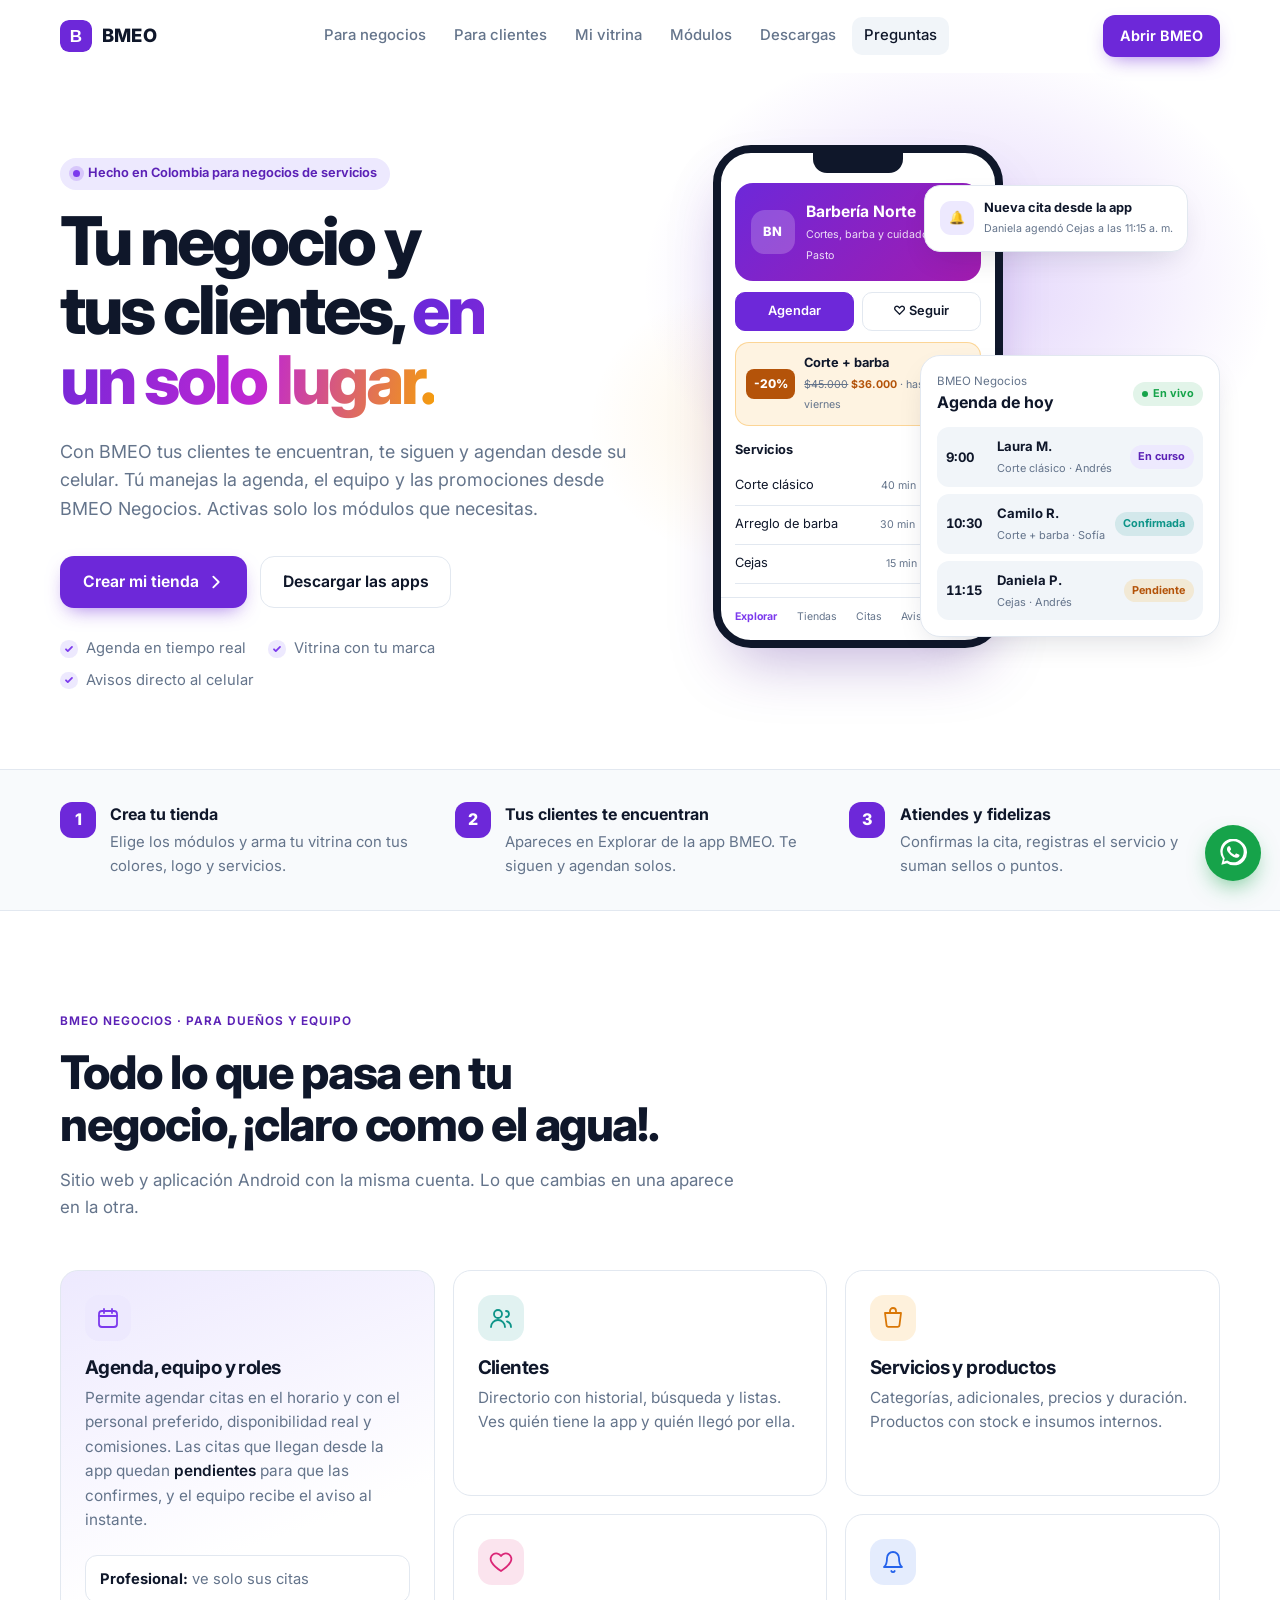
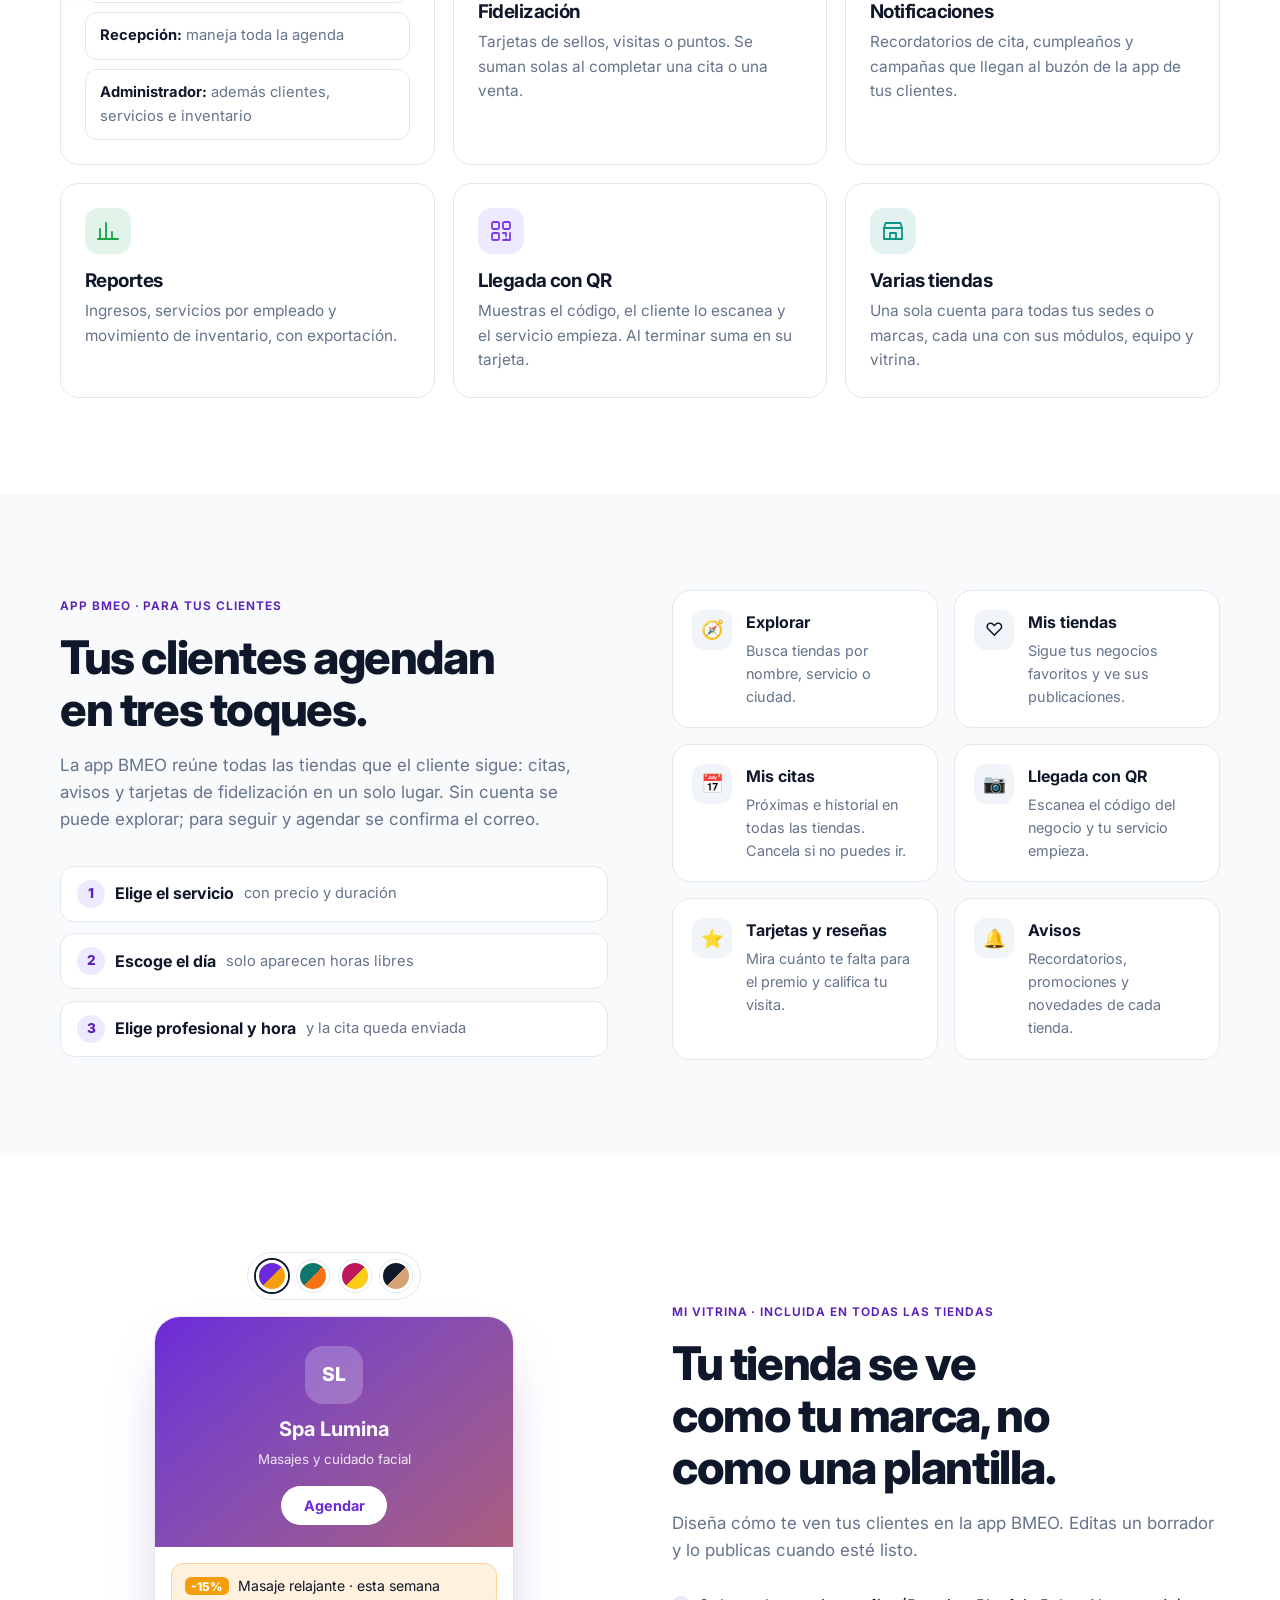
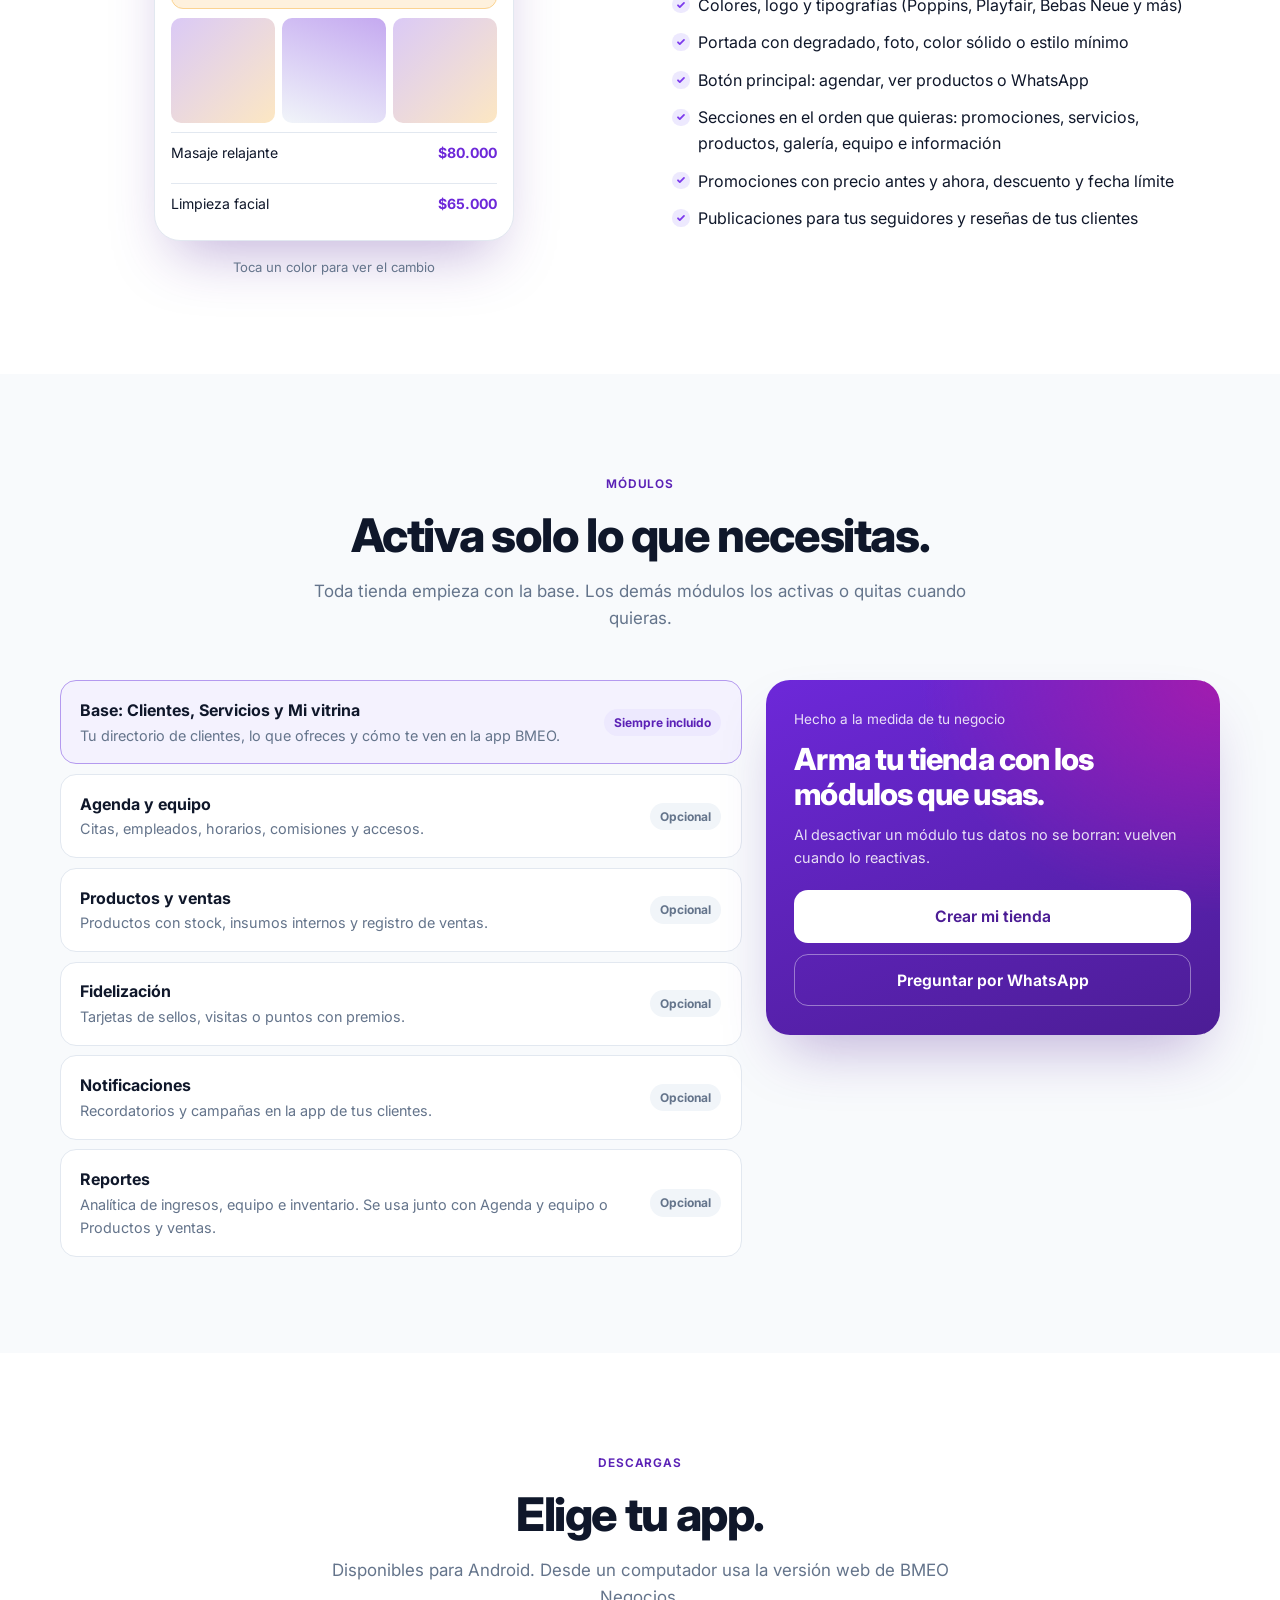
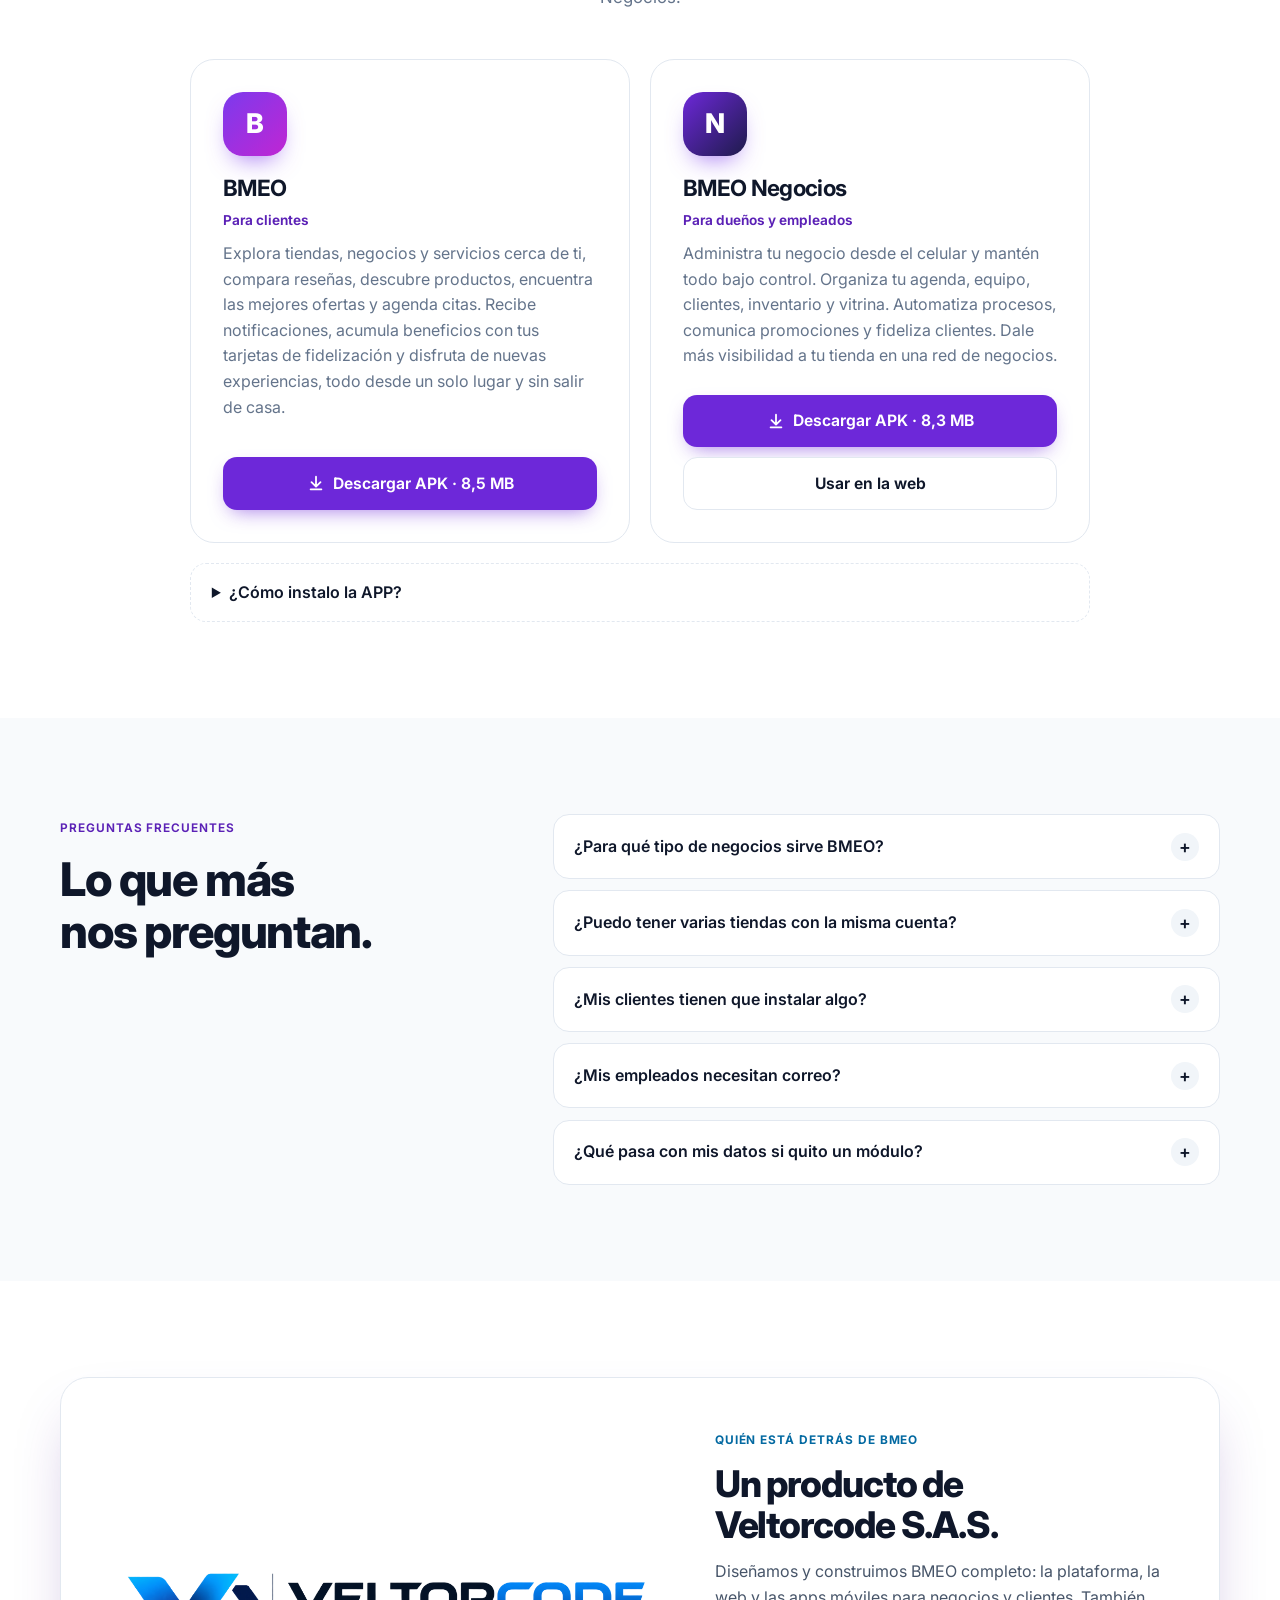
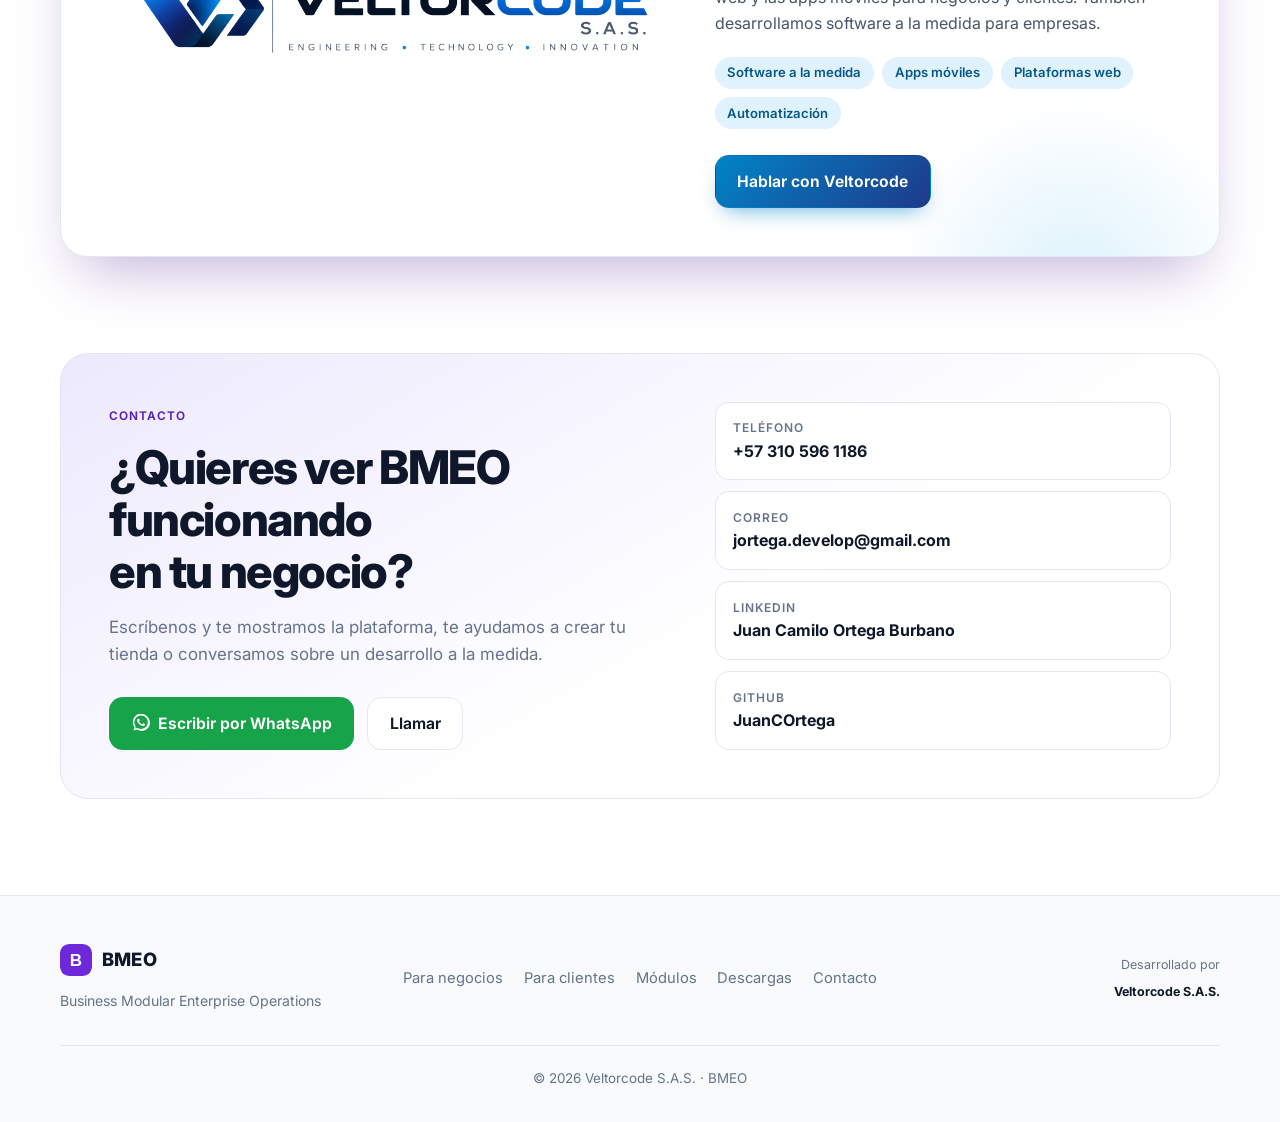
==== index.html @ db299f01 "Sitio público de BMEO Landing con secciones para negocios, clientes, Mi vitrina, módulos, descargas " ====
<!DOCTYPE html>
<html lang="es">
  <head>
    <meta charset="UTF-8" />
    <meta name="viewport" content="width=device-width, initial-scale=1.0" />
    <title>BMEO | Agenda, clientes y vitrina para tu negocio</title>
    <meta
      name="description"
      content="BMEO conecta tu negocio con tus clientes: agenda en línea, equipo, vitrina personalizada, fidelización y avisos en la app BMEO. Paga solo por los módulos que usas."
    />
    <meta name="theme-color" content="#6d28d9" />
    <meta property="og:type" content="website" />
    <meta property="og:title" content="BMEO · Tu negocio y tus clientes en un solo lugar" />
    <meta
      property="og:description"
      content="Agenda, equipo, vitrina, fidelización y avisos. Una app para tu negocio y otra para tus clientes."
    />
    <meta property="og:locale" content="es_CO" />
    <link rel="icon" type="image/svg+xml" href="assets/bmeo-logo.svg" />
    <link rel="preconnect" href="https://fonts.googleapis.com" />
    <link rel="preconnect" href="https://fonts.gstatic.com" crossorigin />
    <link
      href="https://fonts.googleapis.com/css2?family=Inter:wght@400;500;600;700;800&display=swap"
      rel="stylesheet"
    />
    <link rel="stylesheet" href="styles.css" />
    <script src="script.js" defer></script>
  </head>
  <body>
    <a class="skip-link" href="#contenido">Saltar al contenido</a>

    <header class="site-header" data-header>
      <div class="container nav">
        <a href="#inicio" class="brand" aria-label="BMEO, ir al inicio">
          <img src="assets/bmeo-logo.svg" alt="" width="32" height="32" />
          <span>BMEO</span>
        </a>

        <nav class="main-nav" id="menu" aria-label="Navegación principal" data-menu>
          <a href="#negocios">Para negocios</a>
          <a href="#clientes">Para clientes</a>
          <a href="#vitrina">Mi vitrina</a>
          <a href="#modulos">Módulos</a>
          <a href="#descargas">Descargas</a>
          <a href="#preguntas">Preguntas</a>
          <a class="button button-primary nav-cta-mobile" href="https://bmeo.onrender.com" target="_blank" rel="noopener">Abrir BMEO Negocios</a>
        </nav>

        <div class="nav-actions">
          <a class="button button-primary button-small header-cta" href="https://bmeo.onrender.com" target="_blank" rel="noopener">Abrir BMEO</a>
          <button class="menu-toggle" type="button" aria-controls="menu" aria-expanded="false" aria-label="Abrir menú" data-menu-toggle>
            <span></span><span></span><span></span>
          </button>
        </div>
      </div>
    </header>

    <main id="contenido">
      <!-- ─────────────── HERO ─────────────── -->
      <section class="hero" id="inicio">
        <div class="hero-glow" aria-hidden="true"></div>
        <div class="container hero-grid">
          <div class="hero-copy">
            <span class="eyebrow"><span class="eyebrow-dot"></span>Hecho en Colombia para negocios de servicios</span>
            <h1>Tu negocio y tus clientes, <span class="text-gradient">en un solo lugar.</span></h1>
            <p class="lead">
              Con BMEO tus clientes te encuentran, te siguen y agendan desde su celular. Tú manejas la agenda, el
              equipo y las promociones desde BMEO Negocios. Activas solo los módulos que necesitas.
            </p>
            <div class="hero-actions">
              <a class="button button-primary" href="https://bmeo.onrender.com" target="_blank" rel="noopener">
                Crear mi tienda
                <svg viewBox="0 0 20 20" aria-hidden="true"><path d="M7 4l6 6-6 6" /></svg>
              </a>
              <a class="button button-secondary" href="#descargas">Descargar las apps</a>
            </div>
            <ul class="hero-checks" aria-label="Lo que incluye">
              <li>Agenda en tiempo real</li>
              <li>Vitrina con tu marca</li>
              <li>Avisos directo al celular</li>
            </ul>
          </div>

          <div class="hero-visual" aria-label="Ejemplo de las apps BMEO" role="img">
            <!-- Teléfono: app de clientes -->
            <div class="phone phone-client" aria-hidden="true">
              <div class="phone-notch"></div>
              <div class="sf-banner">
                <div class="sf-logo">BN</div>
                <div>
                  <strong>Barbería Norte</strong>
                  <small>Cortes, barba y cuidado · Pasto</small>
                </div>
              </div>
              <div class="sf-actions">
                <span class="sf-btn sf-btn-primary">Agendar</span>
                <span class="sf-btn">♡ Seguir</span>
              </div>
              <div class="sf-promo">
                <span class="sf-tag">-20%</span>
                <div>
                  <strong>Corte + barba</strong>
                  <small><s>$45.000</s> <b>$36.000</b> · hasta el viernes</small>
                </div>
              </div>
              <div class="sf-section-title">Servicios</div>
              <div class="sf-service"><span>Corte clásico</span><small>40 min</small><b>$25.000</b></div>
              <div class="sf-service"><span>Arreglo de barba</span><small>30 min</small><b>$20.000</b></div>
              <div class="sf-service"><span>Cejas</span><small>15 min</small><b>$10.000</b></div>
              <div class="sf-tabbar">
                <span class="active">Explorar</span><span>Tiendas</span><span>Citas</span><span>Avisos</span><span>Perfil</span>
              </div>
            </div>

            <!-- Tarjeta: agenda de BMEO Negocios -->
            <div class="agenda-card" aria-hidden="true">
              <div class="agenda-head">
                <div>
                  <small>BMEO Negocios</small>
                  <strong>Agenda de hoy</strong>
                </div>
                <span class="chip chip-live"><i></i>En vivo</span>
              </div>
              <ul class="agenda-list">
                <li>
                  <time>9:00</time>
                  <div><strong>Laura M.</strong><small>Corte clásico · Andrés</small></div>
                  <span class="chip chip-progress">En curso</span>
                </li>
                <li>
                  <time>10:30</time>
                  <div><strong>Camilo R.</strong><small>Corte + barba · Sofía</small></div>
                  <span class="chip chip-ok">Confirmada</span>
                </li>
                <li>
                  <time>11:15</time>
                  <div><strong>Daniela P.</strong><small>Cejas · Andrés</small></div>
                  <span class="chip chip-pending">Pendiente</span>
                </li>
              </ul>
            </div>

            <!-- Aviso flotante -->
            <div class="toast-card" aria-hidden="true">
              <span class="toast-icon">🔔</span>
              <div>
                <strong>Nueva cita desde la app</strong>
                <small>Daniela agendó Cejas a las 11:15 a. m.</small>
              </div>
            </div>
          </div>
        </div>
      </section>

      <!-- ─────────────── CÓMO FUNCIONA ─────────────── -->
      <section class="flow-band" aria-label="Cómo funciona">
        <div class="container flow-grid">
          <div class="flow-step">
            <span class="flow-num">1</span>
            <div>
              <strong>Crea tu tienda</strong>
              <p>Elige los módulos y arma tu vitrina con tus colores, logo y servicios.</p>
            </div>
          </div>
          <div class="flow-step">
            <span class="flow-num">2</span>
            <div>
              <strong>Tus clientes te encuentran</strong>
              <p>Apareces en Explorar de la app BMEO. Te siguen y agendan solos.</p>
            </div>
          </div>
          <div class="flow-step">
            <span class="flow-num">3</span>
            <div>
              <strong>Atiendes y fidelizas</strong>
              <p>Confirmas la cita, registras el servicio y suman sellos o puntos.</p>
            </div>
          </div>
        </div>
      </section>

      <!-- ─────────────── NEGOCIOS ─────────────── -->
      <section id="negocios" class="section">
        <div class="container">
          <div class="section-head">
            <span class="section-tag">BMEO Negocios · para dueños y equipo</span>
            <h2>Todo lo que pasa en tu negocio, ¡claro como el agua!.</h2>
            <p>Sitio web y aplicación Android con la misma cuenta. Lo que cambias en una aparece en la otra.</p>
          </div>

          <div class="feature-grid">
            <article class="feature-card feature-wide">
              <div class="feature-icon icon-violet">
                <svg viewBox="0 0 24 24" aria-hidden="true"><rect x="3" y="5" width="18" height="16" rx="3" /><path d="M3 10h18M8 3v4M16 3v4" /></svg>
              </div>
              <h3>Agenda, equipo y roles</h3>
              <p>
                Permite agendar citas en el horario y con el personal preferido, disponibilidad real y comisiones. Las citas que llegan
                desde la app quedan <em>pendientes</em> para que las confirmes, y el equipo recibe el aviso al instante.
              </p>
              <ul class="mini-list">
                <li><b>Profesional:</b> ve solo sus citas</li>
                <li><b>Recepción:</b> maneja toda la agenda</li>
                <li><b>Administrador:</b> además clientes, servicios e inventario</li>
              </ul>
            </article>

            <article class="feature-card">
              <div class="feature-icon icon-teal">
                <svg viewBox="0 0 24 24" aria-hidden="true"><circle cx="9" cy="8" r="4" /><path d="M2 21a7 7 0 0114 0M17 11a3 3 0 100-6M22 21a6 6 0 00-4-5.6" /></svg>
              </div>
              <h3>Clientes</h3>
              <p>Directorio con historial, búsqueda y listas. Ves quién tiene la app y quién llegó por ella.</p>
            </article>

            <article class="feature-card">
              <div class="feature-icon icon-amber">
                <svg viewBox="0 0 24 24" aria-hidden="true"><path d="M4 7h16l-1.5 12a2 2 0 01-2 1.8h-9a2 2 0 01-2-1.8L4 7zM9 7V5a3 3 0 016 0v2" /></svg>
              </div>
              <h3>Servicios y productos</h3>
              <p>Categorías, adicionales, precios y duración. Productos con stock e insumos internos.</p>
            </article>

            <article class="feature-card">
              <div class="feature-icon icon-pink">
                <svg viewBox="0 0 24 24" aria-hidden="true"><path d="M12 21s-7-4.5-9.5-9A5.5 5.5 0 0112 6a5.5 5.5 0 019.5 6c-2.5 4.5-9.5 9-9.5 9z" /></svg>
              </div>
              <h3>Fidelización</h3>
              <p>Tarjetas de sellos, visitas o puntos. Se suman solas al completar una cita o una venta.</p>
            </article>

            <article class="feature-card">
              <div class="feature-icon icon-blue">
                <svg viewBox="0 0 24 24" aria-hidden="true"><path d="M6 8a6 6 0 0112 0c0 7 3 9 3 9H3s3-2 3-9M10.3 21a1.9 1.9 0 003.4 0" /></svg>
              </div>
              <h3>Notificaciones</h3>
              <p>Recordatorios de cita, cumpleaños y campañas que llegan al buzón de la app de tus clientes.</p>
            </article>

            <article class="feature-card">
              <div class="feature-icon icon-green">
                <svg viewBox="0 0 24 24" aria-hidden="true"><path d="M4 20V10M10 20V4M16 20v-7M22 20H2" /></svg>
              </div>
              <h3>Reportes</h3>
              <p>Ingresos, servicios por empleado y movimiento de inventario, con exportación.</p>
            </article>

            <article class="feature-card">
              <div class="feature-icon icon-violet">
                <svg viewBox="0 0 24 24" aria-hidden="true"><rect x="3" y="3" width="7" height="7" rx="1.5" /><rect x="14" y="3" width="7" height="7" rx="1.5" /><rect x="3" y="14" width="7" height="7" rx="1.5" /><path d="M14 14h3v3M21 14v7h-7M17 21v-1" /></svg>
              </div>
              <h3>Llegada con QR</h3>
              <p>Muestras el código, el cliente lo escanea y el servicio empieza. Al terminar suma en su tarjeta.</p>
            </article>

            <article class="feature-card">
              <div class="feature-icon icon-teal">
                <svg viewBox="0 0 24 24" aria-hidden="true"><path d="M3 9l1.5-5h15L21 9M3 9v11h18V9M3 9h18M9 20v-6h6v6" /></svg>
              </div>
              <h3>Varias tiendas</h3>
              <p>Una sola cuenta para todas tus sedes o marcas, cada una con sus módulos, equipo y vitrina.</p>
            </article>
          </div>
        </div>
      </section>

      <!-- ─────────────── CLIENTES ─────────────── -->
      <section id="clientes" class="section alt-section">
        <div class="container split">
          <div class="split-copy">
            <span class="section-tag">App BMEO · para tus clientes</span>
            <h2>Tus clientes agendan en tres toques.</h2>
            <p>
              La app BMEO reúne todas las tiendas que el cliente sigue: citas, avisos y tarjetas de fidelización en
              un solo lugar. Sin cuenta se puede explorar; para seguir y agendar se confirma el correo.
            </p>

            <ol class="steps">
              <li><b>Elige el servicio</b><span>con precio y duración</span></li>
              <li><b>Escoge el día</b><span>solo aparecen horas libres</span></li>
              <li><b>Elige profesional y hora</b><span>y la cita queda enviada</span></li>
            </ol>
          </div>

          <div class="client-features">
            <div class="cf-item">
              <span class="cf-emoji" aria-hidden="true">🧭</span>
              <div><strong>Explorar</strong><p>Busca tiendas por nombre, servicio o ciudad.</p></div>
            </div>
            <div class="cf-item">
              <span class="cf-emoji" aria-hidden="true">♡</span>
              <div><strong>Mis tiendas</strong><p>Sigue tus negocios favoritos y ve sus publicaciones.</p></div>
            </div>
            <div class="cf-item">
              <span class="cf-emoji" aria-hidden="true">📅</span>
              <div><strong>Mis citas</strong><p>Próximas e historial en todas las tiendas. Cancela si no puedes ir.</p></div>
            </div>
            <div class="cf-item">
              <span class="cf-emoji" aria-hidden="true">📷</span>
              <div><strong>Llegada con QR</strong><p>Escanea el código del negocio y tu servicio empieza.</p></div>
            </div>
            <div class="cf-item">
              <span class="cf-emoji" aria-hidden="true">⭐</span>
              <div><strong>Tarjetas y reseñas</strong><p>Mira cuánto te falta para el premio y califica tu visita.</p></div>
            </div>
            <div class="cf-item">
              <span class="cf-emoji" aria-hidden="true">🔔</span>
              <div><strong>Avisos</strong><p>Recordatorios, promociones y novedades de cada tienda.</p></div>
            </div>
          </div>
        </div>
      </section>

      <!-- ─────────────── VITRINA ─────────────── -->
      <section id="vitrina" class="section">
        <div class="container split split-reverse">
          <div class="vitrina-demo" aria-label="Vista previa de una vitrina" role="img">
            <div class="vd-swatches" aria-hidden="true">
              <button type="button" class="vd-swatch is-active" style="--c1:#6d28d9;--c2:#f59e0b" data-theme-pick="#6d28d9,#f59e0b" aria-label="Violeta"></button>
              <button type="button" class="vd-swatch" style="--c1:#0f766e;--c2:#f97316" data-theme-pick="#0f766e,#f97316" aria-label="Verde"></button>
              <button type="button" class="vd-swatch" style="--c1:#be185d;--c2:#facc15" data-theme-pick="#be185d,#facc15" aria-label="Rosa"></button>
              <button type="button" class="vd-swatch" style="--c1:#111827;--c2:#d4a373" data-theme-pick="#111827,#d4a373" aria-label="Negro"></button>
            </div>
            <div class="vd-card" data-vitrina>
              <div class="vd-banner">
                <div class="vd-logo">SL</div>
                <strong>Spa Lumina</strong>
                <small>Masajes y cuidado facial</small>
                <span class="vd-cta">Agendar</span>
              </div>
              <div class="vd-body">
                <div class="vd-promo"><span>-15%</span> Masaje relajante · esta semana</div>
                <div class="vd-gallery"><i></i><i></i><i></i></div>
                <div class="vd-row"><span>Masaje relajante</span><b>$80.000</b></div>
                <div class="vd-row"><span>Limpieza facial</span><b>$65.000</b></div>
              </div>
            </div>
            <p class="vd-hint">Toca un color para ver el cambio</p>
          </div>

          <div class="split-copy">
            <span class="section-tag">Mi vitrina · incluida en todas las tiendas</span>
            <h2>Tu tienda se ve como tu marca, no como una plantilla.</h2>
            <p>
              Diseña cómo te ven tus clientes en la app BMEO. Editas un borrador y lo publicas cuando esté listo.
            </p>
            <ul class="check-list">
              <li>Colores, logo y tipografías (Poppins, Playfair, Bebas Neue y más)</li>
              <li>Portada con degradado, foto, color sólido o estilo mínimo</li>
              <li>Botón principal: agendar, ver productos o WhatsApp</li>
              <li>Secciones en el orden que quieras: promociones, servicios, productos, galería, equipo e información</li>
              <li>Promociones con precio antes y ahora, descuento y fecha límite</li>
              <li>Publicaciones para tus seguidores y reseñas de tus clientes</li>
            </ul>
          </div>
        </div>
      </section>

      <!-- ─────────────── MÓDULOS ─────────────── -->
      <section id="modulos" class="section alt-section">
        <div class="container">
          <div class="section-head center">
            <span class="section-tag">Módulos</span>
            <h2>Activa solo lo que necesitas.</h2>
            <p>Toda tienda empieza con la base. Los demás módulos los activas o quitas cuando quieras.</p>
          </div>

          <div class="pricing">
            <div class="pricing-modules">
              <div class="module-row module-core">
                <div>
                  <strong>Base: Clientes, Servicios y Mi vitrina</strong>
                  <p>Tu directorio de clientes, lo que ofreces y cómo te ven en la app BMEO.</p>
                </div>
                <span class="module-badge">Siempre incluido</span>
              </div>
              <div class="module-row">
                <div>
                  <strong>Agenda y equipo</strong>
                  <p>Citas, empleados, horarios, comisiones y accesos.</p>
                </div>
                <span class="module-badge module-badge-optional">Opcional</span>
              </div>
              <div class="module-row">
                <div>
                  <strong>Productos y ventas</strong>
                  <p>Productos con stock, insumos internos y registro de ventas.</p>
                </div>
                <span class="module-badge module-badge-optional">Opcional</span>
              </div>
              <div class="module-row">
                <div>
                  <strong>Fidelización</strong>
                  <p>Tarjetas de sellos, visitas o puntos con premios.</p>
                </div>
                <span class="module-badge module-badge-optional">Opcional</span>
              </div>
              <div class="module-row">
                <div>
                  <strong>Notificaciones</strong>
                  <p>Recordatorios y campañas en la app de tus clientes.</p>
                </div>
                <span class="module-badge module-badge-optional">Opcional</span>
              </div>
              <div class="module-row">
                <div>
                  <strong>Reportes</strong>
                  <p>Analítica de ingresos, equipo e inventario. Se usa junto con Agenda y equipo o Productos y ventas.</p>
                </div>
                <span class="module-badge module-badge-optional">Opcional</span>
              </div>
            </div>

            <aside class="pricing-total">
              <span class="total-label">Hecho a la medida de tu negocio</span>
              <strong class="total-title">Arma tu tienda con los módulos que usas.</strong>
              <p class="total-note">Al desactivar un módulo tus datos no se borran: vuelven cuando lo reactivas.</p>
              <a class="button button-primary button-block" href="https://bmeo.onrender.com" target="_blank" rel="noopener">Crear mi tienda</a>
              <a class="button button-ghost button-block" href="https://wa.me/573105961186?text=Hola%2C%20quisiera%20saber%20m%C3%A1s%20sobre%20los%20m%C3%B3dulos%20de%20BMEO." target="_blank" rel="noopener">Preguntar por WhatsApp</a>
            </aside>
          </div>
        </div>
      </section>

      <!-- ─────────────── DESCARGAS ─────────────── -->
      <section id="descargas" class="section">
        <div class="container">
          <div class="section-head center">
            <span class="section-tag">Descargas</span>
            <h2>Elige tu app.</h2>
            <p>Disponibles para Android. Desde un computador usa la versión web de BMEO Negocios.</p>
          </div>

          <div class="download-grid">
            <article class="download-card dl-clientes">
              <div class="dl-icon" aria-hidden="true">B</div>
              <h3>BMEO</h3>
              <p class="dl-for">Para clientes</p>
              <p>Explora tiendas, negocios y servicios cerca de ti, compara reseñas, descubre productos, encuentra las mejores ofertas y agenda citas. Recibe notificaciones, acumula beneficios con tus tarjetas de fidelización y disfruta de nuevas experiencias, todo desde un solo lugar y sin salir de casa.</p>
              <a class="button button-primary button-block" href="downloads/bmeo-clientes.apk" download>
                <svg viewBox="0 0 20 20" aria-hidden="true"><path d="M10 3v10M5 9l5 5 5-5M4 17h12" /></svg>
                Descargar APK · 8,5 MB
              </a>
            </article>

            <article class="download-card dl-negocios">
              <div class="dl-icon" aria-hidden="true">N</div>
              <h3>BMEO Negocios</h3>
              <p class="dl-for">Para dueños y empleados</p>
              <p>Administra tu negocio desde el celular y mantén todo bajo control. Organiza tu agenda, equipo, clientes, inventario y vitrina. Automatiza procesos, comunica promociones y fideliza clientes. Dale más visibilidad a tu tienda en una red de negocios.</p>
              <div class="dl-buttons">
                <a class="button button-primary button-block" href="downloads/bmeo-negocios.apk" download>
                  <svg viewBox="0 0 20 20" aria-hidden="true"><path d="M10 3v10M5 9l5 5 5-5M4 17h12" /></svg>
                  Descargar APK · 8,3 MB
                </a>
                <a class="button button-secondary button-block" href="https://bmeo.onrender.com" target="_blank" rel="noopener">Usar en la web</a>
              </div>
            </article>
          </div>

          <details class="install-help">
            <summary>¿Cómo instalo la APP?</summary>
            <ol>
              <li>Descarga el archivo desde tu celular Android.</li>
              <li>Ábrelo desde las notificaciones o la carpeta <em>Descargas</em>.</li>
              <li>Si Android lo pide, permite <em>Instalar apps desconocidas</em> para tu navegador.</li>
              <li>Toca <em>Instalar</em> y abre la app.</li>
            </ol>
          </details>
        </div>
      </section>

      <!-- ─────────────── PREGUNTAS ─────────────── -->
      <section id="preguntas" class="section alt-section">
        <div class="container faq-wrap">
          <div class="section-head">
            <span class="section-tag">Preguntas frecuentes</span>
            <h2>Lo que más nos preguntan.</h2>
          </div>

          <div class="faq">
            <details>
              <summary>¿Para qué tipo de negocios sirve BMEO?</summary>
              <p>Para negocios que atienden con cita o venden a clientes recurrentes: barberías, peluquerías, spas, centros de estética, consultorios, talleres y tiendas de barrio, entre otros.</p>
            </details>
            <details>
              <summary>¿Puedo tener varias tiendas con la misma cuenta?</summary>
              <p>Sí. Una cuenta puede crear y operar varias tiendas independientes, cada una con sus propios módulos, equipo y vitrina.</p>
            </details>
            <details>
              <summary>¿Mis clientes tienen que instalar algo?</summary>
              <p>Para agendar desde el celular y recibir avisos usan la app BMEO. Si un cliente ya está registrado en tu tienda con su correo, al crear su cuenta queda enlazado contigo automáticamente.</p>
            </details>
            <details>
              <summary>¿Mis empleados necesitan correo?</summary>
              <p>No. Tú les creas un usuario dentro de la tienda y eliges su perfil: profesional, recepción o administrador. Entran con usuario y contraseña.</p>
            </details>
            <details>
              <summary>¿Qué pasa con mis datos si quito un módulo?</summary>
              <p>No se borran. Se ocultan y vuelven a aparecer cuando reactivas el módulo.</p>
            </details>
          </div>
        </div>
      </section>

      <!-- ─────────────── VELTORCODE ─────────────── -->
      <section id="veltorcode" class="section company-section" aria-labelledby="veltorcode-title">
        <div class="container">
          <div class="company-card">
            <div class="company-logo-wrap">
              <img
                class="company-logo"
                src="assets/Logo%20tecnol%C3%B3gico%20Veltorcode%20en%20azul.png"
                alt="Veltorcode S.A.S. · Engineering, Technology, Innovation"
                width="560"
                height="150"
                loading="lazy"
              />
            </div>
            <div class="company-copy">
              <span class="company-tag">Quién está detrás de BMEO</span>
              <h2 id="veltorcode-title">Un producto de Veltorcode S.A.S.</h2>
              <p>
                Diseñamos y construimos BMEO completo: la plataforma, la web y las apps móviles para negocios y
                clientes. También desarrollamos software a la medida para empresas.
              </p>
              <ul class="company-pills" aria-label="Servicios de Veltorcode">
                <li>Software a la medida</li>
                <li>Apps móviles</li>
                <li>Plataformas web</li>
                <li>Automatización</li>
              </ul>
              <a class="button company-button" href="#contacto">Hablar con Veltorcode</a>
            </div>
          </div>
        </div>
      </section>

      <!-- ─────────────── CONTACTO ─────────────── -->
      <section id="contacto" class="section">
        <div class="container contact-box">
          <div class="contact-copy">
            <span class="section-tag">Contacto</span>
            <h2>¿Quieres ver BMEO funcionando en tu negocio?</h2>
            <p>Escríbenos y te mostramos la plataforma, te ayudamos a crear tu tienda o conversamos sobre un desarrollo a la medida.</p>
            <div class="contact-actions">
              <a class="button button-whatsapp" href="https://wa.me/573105961186?text=Hola%2C%20quisiera%20saber%20m%C3%A1s%20sobre%20BMEO." target="_blank" rel="noopener">
                <svg viewBox="0 0 24 24" aria-hidden="true"><path d="M20.5 3.5A11 11 0 003.3 17.2L2 22l4.9-1.3A11 11 0 0020.5 3.5zM12 20a8.9 8.9 0 01-4.6-1.3l-.3-.2-2.9.8.8-2.8-.2-.3A9 9 0 1112 20zm4.9-6.7c-.3-.1-1.6-.8-1.8-.9-.3-.1-.4-.1-.6.1l-.8 1c-.2.2-.3.2-.6.1a7.3 7.3 0 01-3.6-3.2c-.3-.5.3-.4.8-1.4.1-.2 0-.3 0-.4l-.8-2c-.2-.5-.4-.4-.6-.4h-.5a1 1 0 00-.7.3 3 3 0 00-.9 2.2 5.2 5.2 0 001.1 2.7 11.8 11.8 0 004.5 4c1.7.7 2.3.8 3.2.6a2.7 2.7 0 001.8-1.2 2.2 2.2 0 00.1-1.2c0-.1-.2-.2-.5-.3z" /></svg>
                Escribir por WhatsApp
              </a>
              <a class="button button-secondary" href="tel:+573105961186">Llamar</a>
            </div>
          </div>

          <ul class="contact-list" aria-label="Información de contacto">
            <li>
              <a class="contact-item" href="tel:+573105961186">
                <span class="contact-label">Teléfono</span>
                <strong>+57 310 596 1186</strong>
              </a>
            </li>
            <li>
              <a class="contact-item" href="mailto:jortega.develop@gmail.com">
                <span class="contact-label">Correo</span>
                <strong>jortega.develop@gmail.com</strong>
              </a>
            </li>
            <li>
              <a class="contact-item" href="https://www.linkedin.com/in/juan-camilo-ortega-burbano" target="_blank" rel="noopener">
                <span class="contact-label">LinkedIn</span>
                <strong>Juan Camilo Ortega Burbano</strong>
              </a>
            </li>
            <li>
              <a class="contact-item" href="https://github.com/JuanCOrtega" target="_blank" rel="noopener">
                <span class="contact-label">GitHub</span>
                <strong>JuanCOrtega</strong>
              </a>
            </li>
          </ul>
        </div>
      </section>
    </main>

    <footer class="site-footer">
      <div class="container footer-grid">
        <div class="footer-brand">
          <a href="#inicio" class="brand">
            <img src="assets/bmeo-logo.svg" alt="" width="28" height="28" />
            <span>BMEO</span>
          </a>
          <p>Business Modular Enterprise Operations</p>
        </div>
        <nav class="footer-links" aria-label="Enlaces del pie de página">
          <a href="#negocios">Para negocios</a>
          <a href="#clientes">Para clientes</a>
          <a href="#modulos">Módulos</a>
          <a href="#descargas">Descargas</a>
          <a href="#contacto">Contacto</a>
        </nav>
        <div class="footer-company">
          <span>Desarrollado por</span>
          <a href="#veltorcode">Veltorcode S.A.S.</a>
        </div>
      </div>
      <div class="container footer-bottom">
        <span>© <span data-year>2026</span> Veltorcode S.A.S. · BMEO</span>
      </div>
    </footer>

    <a class="wa-float" href="https://wa.me/573105961186?text=Hola%2C%20quisiera%20saber%20m%C3%A1s%20sobre%20BMEO." target="_blank" rel="noopener" aria-label="Escribir por WhatsApp">
      <svg viewBox="0 0 24 24" aria-hidden="true"><path d="M20.5 3.5A11 11 0 003.3 17.2L2 22l4.9-1.3A11 11 0 0020.5 3.5zM12 20a8.9 8.9 0 01-4.6-1.3l-.3-.2-2.9.8.8-2.8-.2-.3A9 9 0 1112 20zm4.9-6.7c-.3-.1-1.6-.8-1.8-.9-.3-.1-.4-.1-.6.1l-.8 1c-.2.2-.3.2-.6.1a7.3 7.3 0 01-3.6-3.2c-.3-.5.3-.4.8-1.4.1-.2 0-.3 0-.4l-.8-2c-.2-.5-.4-.4-.6-.4h-.5a1 1 0 00-.7.3 3 3 0 00-.9 2.2 5.2 5.2 0 001.1 2.7 11.8 11.8 0 004.5 4c1.7.7 2.3.8 3.2.6a2.7 2.7 0 001.8-1.2 2.2 2.2 0 00.1-1.2c0-.1-.2-.2-.5-.3z" /></svg>
    </a>
  </body>
</html>
---- styles.css ----
/* BMEO · sitio público
   Mismos colores que BMEO Negocios y la app BMEO (violeta #6d28d9, slate) con modo claro y oscuro. */

:root {
  --bg: #ffffff;
  --bg-alt: #f8fafc;
  --surface: #ffffff;
  --surface-2: #f1f5f9;
  --text: #0f172a;
  --muted: #64748b;
  --border: #e2e8f0;
  --primary: #6d28d9;
  --primary-2: #7c3aed;
  --primary-soft: #ede9fe;
  --primary-text: #5b21b6;
  --accent: #f59e0b;
  --teal: #0d9488;
  --green: #16a34a;
  --whatsapp: #16a34a;
  --shadow-sm: 0 1px 2px rgba(15, 23, 42, 0.06);
  --shadow: 0 12px 32px -12px rgba(15, 23, 42, 0.18);
  --shadow-lg: 0 30px 60px -20px rgba(76, 29, 149, 0.35);
  --radius: 18px;
  --header-h: 72px;
  color-scheme: light;
}

@media (prefers-color-scheme: dark) {
  :root {
    --bg: #0b1120;
    --bg-alt: #0f172a;
    --surface: #131c31;
    --surface-2: #1e293b;
    --text: #f8fafc;
    --muted: #94a3b8;
    --border: #263248;
    --primary: #7c3aed;
    --primary-2: #8b5cf6;
    --primary-soft: rgba(124, 58, 237, 0.16);
    --primary-text: #c4b5fd;
    --shadow-sm: 0 1px 2px rgba(0, 0, 0, 0.3);
    --shadow: 0 12px 32px -12px rgba(0, 0, 0, 0.6);
    --shadow-lg: 0 30px 60px -20px rgba(0, 0, 0, 0.7);
    color-scheme: dark;
  }
}

*,
*::before,
*::after {
  box-sizing: border-box;
}

html {
  scroll-behavior: smooth;
  scroll-padding-top: calc(var(--header-h) + 8px);
  -webkit-text-size-adjust: 100%;
}

@media (prefers-reduced-motion: reduce) {
  html {
    scroll-behavior: auto;
  }
  *,
  *::before,
  *::after {
    animation: none !important;
    transition: none !important;
  }
}

body {
  margin: 0;
  font-family: "Inter", ui-sans-serif, system-ui, -apple-system, "Segoe UI", Roboto, Arial, sans-serif;
  color: var(--text);
  background: var(--bg);
  line-height: 1.6;
  overflow-x: hidden;
  -webkit-font-smoothing: antialiased;
}

a {
  color: inherit;
  text-decoration: none;
}

img {
  max-width: 100%;
  display: block;
}

h1,
h2,
h3 {
  margin: 0;
  line-height: 1.12;
  letter-spacing: -0.03em;
  text-wrap: balance;
}

p {
  margin: 0;
}

:focus-visible {
  outline: 3px solid var(--primary-2);
  outline-offset: 3px;
  border-radius: 8px;
}

.container {
  width: min(1160px, calc(100% - 2rem));
  margin: 0 auto;
}

.skip-link {
  position: absolute;
  left: 1rem;
  top: -100px;
  z-index: 100;
  padding: 0.6rem 1rem;
  background: var(--primary);
  color: #fff;
  border-radius: 10px;
}
.skip-link:focus {
  top: 1rem;
}

/* ───────── Botones ───────── */
.button {
  display: inline-flex;
  align-items: center;
  justify-content: center;
  gap: 0.5rem;
  min-height: 50px;
  padding: 0.8rem 1.35rem;
  border-radius: 14px;
  font-weight: 650;
  font-size: 0.98rem;
  border: 1px solid transparent;
  transition: transform 0.18s ease, box-shadow 0.18s ease, background-color 0.18s ease, border-color 0.18s ease;
  white-space: nowrap;
  cursor: pointer;
}
.button svg {
  width: 18px;
  height: 18px;
  fill: none;
  stroke: currentColor;
  stroke-width: 2;
  stroke-linecap: round;
  stroke-linejoin: round;
}
.button:hover {
  transform: translateY(-1px);
}
.button-primary {
  background: var(--primary);
  color: #fff;
  box-shadow: 0 8px 20px -8px rgba(109, 40, 217, 0.65);
}
.button-primary:hover {
  background: var(--primary-2);
  box-shadow: 0 12px 26px -10px rgba(109, 40, 217, 0.75);
}
.button-secondary {
  background: var(--surface);
  border-color: var(--border);
  color: var(--text);
}
.button-secondary:hover {
  border-color: var(--primary-2);
}
.button-whatsapp {
  background: var(--whatsapp);
  color: #fff;
}
.button-whatsapp svg {
  fill: currentColor;
  stroke: none;
}
.button-small {
  min-height: 40px;
  padding: 0.55rem 1rem;
  font-size: 0.9rem;
  border-radius: 12px;
}
.button-block {
  width: 100%;
}

/* ───────── Header ───────── */
.site-header {
  position: sticky;
  top: 0;
  z-index: 50;
  background: color-mix(in srgb, var(--bg) 82%, transparent);
  backdrop-filter: saturate(160%) blur(14px);
  -webkit-backdrop-filter: saturate(160%) blur(14px);
  border-bottom: 1px solid transparent;
  transition: border-color 0.2s ease, box-shadow 0.2s ease;
}
.site-header.is-scrolled {
  border-bottom-color: var(--border);
  box-shadow: var(--shadow-sm);
}

.nav {
  display: flex;
  align-items: center;
  justify-content: space-between;
  min-height: var(--header-h);
  gap: 1rem;
}

.brand {
  display: inline-flex;
  align-items: center;
  gap: 0.6rem;
  font-size: 1.15rem;
  font-weight: 800;
  letter-spacing: 0.02em;
}
.brand img {
  width: 32px;
  height: 32px;
  border-radius: 9px;
}

.main-nav {
  display: flex;
  align-items: center;
  gap: 0.25rem;
  font-size: 0.93rem;
  font-weight: 500;
  color: var(--muted);
}
.main-nav a:not(.button) {
  padding: 0.45rem 0.75rem;
  border-radius: 10px;
  transition: color 0.15s ease, background-color 0.15s ease;
}
.main-nav a:not(.button):hover,
.main-nav a.is-active {
  color: var(--text);
  background: var(--surface-2);
}
.nav-cta-mobile {
  display: none;
}

.nav-actions {
  display: flex;
  align-items: center;
  gap: 0.5rem;
}

.menu-toggle {
  display: none;
  width: 42px;
  height: 42px;
  padding: 0;
  border: 1px solid var(--border);
  border-radius: 12px;
  background: var(--surface);
  cursor: pointer;
  flex-direction: column;
  align-items: center;
  justify-content: center;
  gap: 4px;
}
.menu-toggle span {
  display: block;
  width: 18px;
  height: 2px;
  border-radius: 2px;
  background: var(--text);
  transition: transform 0.2s ease, opacity 0.2s ease;
}
.menu-toggle[aria-expanded="true"] span:nth-child(1) {
  transform: translateY(6px) rotate(45deg);
}
.menu-toggle[aria-expanded="true"] span:nth-child(2) {
  opacity: 0;
}
.menu-toggle[aria-expanded="true"] span:nth-child(3) {
  transform: translateY(-6px) rotate(-45deg);
}

/* ───────── Hero ───────── */
.hero {
  position: relative;
  padding: 4.5rem 0 4rem;
  overflow: hidden;
}
.hero-glow {
  position: absolute;
  inset: -20% -10% auto auto;
  width: 900px;
  height: 700px;
  background: radial-gradient(closest-side, rgba(124, 58, 237, 0.22), transparent 70%),
    radial-gradient(closest-side at 30% 70%, rgba(245, 158, 11, 0.12), transparent 70%);
  pointer-events: none;
}

.hero-grid {
  position: relative;
  display: grid;
  grid-template-columns: 1.05fr 0.95fr;
  align-items: center;
  gap: 3rem;
}

.eyebrow,
.section-tag {
  display: inline-flex;
  align-items: center;
  gap: 0.5rem;
  margin-bottom: 1rem;
  font-size: 0.8rem;
  font-weight: 650;
  color: var(--primary-text);
}
.eyebrow {
  padding: 0.35rem 0.8rem;
  border-radius: 999px;
  background: var(--primary-soft);
}
.eyebrow-dot {
  width: 7px;
  height: 7px;
  border-radius: 50%;
  background: var(--primary-2);
  box-shadow: 0 0 0 4px rgba(124, 58, 237, 0.2);
}
.section-tag {
  text-transform: uppercase;
  letter-spacing: 0.08em;
  font-size: 0.74rem;
}

.hero-copy h1 {
  font-size: clamp(2.5rem, 5.4vw, 4.2rem);
  font-weight: 800;
  letter-spacing: -0.045em;
  line-height: 1.04;
}
.text-gradient {
  background: linear-gradient(100deg, var(--primary) 10%, #c026d3 60%, var(--accent) 100%);
  -webkit-background-clip: text;
  background-clip: text;
  color: transparent;
}
.lead {
  max-width: 56ch;
  margin-top: 1.4rem;
  font-size: 1.12rem;
  color: var(--muted);
}

.hero-actions {
  display: flex;
  flex-wrap: wrap;
  gap: 0.8rem;
  margin-top: 2rem;
}

.hero-checks {
  list-style: none;
  display: flex;
  flex-wrap: wrap;
  gap: 0.5rem 1.4rem;
  margin: 1.8rem 0 0;
  padding: 0;
  font-size: 0.92rem;
  color: var(--muted);
}
.hero-checks li,
.check-list li {
  position: relative;
  padding-left: 1.6rem;
}
.hero-checks li::before,
.check-list li::before {
  content: "";
  position: absolute;
  left: 0;
  top: 0.2em;
  width: 1.1rem;
  height: 1.1rem;
  border-radius: 50%;
  background: var(--primary-soft)
    url("data:image/svg+xml,%3Csvg xmlns='http://www.w3.org/2000/svg' viewBox='0 0 20 20' fill='none' stroke='%237c3aed' stroke-width='3' stroke-linecap='round' stroke-linejoin='round'%3E%3Cpath d='M5 10.5l3 3 7-7'/%3E%3C/svg%3E")
    center / 70% no-repeat;
}

/* Visual del hero */
.hero-visual {
  position: relative;
  min-height: 560px;
}

.phone {
  position: absolute;
  left: 4%;
  top: 0;
  width: 290px;
  padding: 14px 14px 0;
  border-radius: 38px;
  background: var(--surface);
  border: 8px solid #0f172a;
  box-shadow: var(--shadow-lg);
  overflow: hidden;
  font-size: 0.8rem;
  animation: float 7s ease-in-out infinite;
}
.phone-notch {
  width: 90px;
  height: 20px;
  margin: -14px auto 10px;
  background: #0f172a;
  border-radius: 0 0 14px 14px;
}

.sf-banner {
  display: flex;
  align-items: center;
  gap: 0.7rem;
  padding: 1rem;
  border-radius: 18px;
  color: #fff;
  background: linear-gradient(135deg, #6d28d9, #a21caf);
}
.sf-banner strong {
  display: block;
  font-size: 0.98rem;
}
.sf-banner small {
  opacity: 0.85;
}
.sf-logo {
  display: grid;
  place-items: center;
  flex: none;
  width: 44px;
  height: 44px;
  border-radius: 14px;
  background: rgba(255, 255, 255, 0.2);
  font-weight: 800;
}
.sf-actions {
  display: flex;
  gap: 0.5rem;
  margin: 0.7rem 0;
}
.sf-btn {
  flex: 1;
  padding: 0.5rem;
  border-radius: 10px;
  border: 1px solid var(--border);
  text-align: center;
  font-weight: 600;
}
.sf-btn-primary {
  background: #6d28d9;
  border-color: #6d28d9;
  color: #fff;
}
.sf-promo {
  display: flex;
  align-items: center;
  gap: 0.6rem;
  padding: 0.65rem;
  border-radius: 14px;
  background: rgba(245, 158, 11, 0.12);
  border: 1px solid rgba(245, 158, 11, 0.35);
}
.sf-promo strong {
  display: block;
}
.sf-promo small {
  color: var(--muted);
}
.sf-promo b {
  color: #b45309;
}
@media (prefers-color-scheme: dark) {
  .sf-promo b {
    color: #fbbf24;
  }
}
.sf-tag {
  flex: none;
  padding: 0.35rem 0.45rem;
  border-radius: 8px;
  background: #b45309;
  color: #fff;
  font-weight: 800;
  font-size: 0.75rem;
}
.sf-section-title {
  margin: 0.9rem 0 0.35rem;
  font-weight: 700;
}
.sf-service {
  display: grid;
  grid-template-columns: 1fr auto auto;
  gap: 0.6rem;
  align-items: center;
  padding: 0.55rem 0;
  border-bottom: 1px solid var(--border);
}
.sf-service small {
  color: var(--muted);
}
.sf-tabbar {
  display: flex;
  justify-content: space-between;
  margin: 0.8rem -14px 0;
  padding: 0.7rem 0.9rem 0.9rem;
  border-top: 1px solid var(--border);
  font-size: 0.66rem;
  color: var(--muted);
}
.sf-tabbar .active {
  color: var(--primary-2);
  font-weight: 700;
}

.agenda-card {
  position: absolute;
  right: 0;
  top: 210px;
  width: 300px;
  padding: 1rem;
  border-radius: 20px;
  background: var(--surface);
  border: 1px solid var(--border);
  box-shadow: var(--shadow);
  font-size: 0.82rem;
  animation: float 8s ease-in-out -2s infinite;
}
.agenda-head {
  display: flex;
  align-items: center;
  justify-content: space-between;
  margin-bottom: 0.7rem;
}
.agenda-head small {
  display: block;
  color: var(--muted);
  font-size: 0.72rem;
}
.agenda-head strong {
  font-size: 1rem;
}
.agenda-list {
  list-style: none;
  display: grid;
  gap: 0.45rem;
  margin: 0;
  padding: 0;
}
.agenda-list li {
  display: grid;
  grid-template-columns: 42px 1fr auto;
  align-items: center;
  gap: 0.55rem;
  padding: 0.55rem;
  border-radius: 12px;
  background: var(--surface-2);
}
.agenda-list time {
  font-weight: 700;
  font-variant-numeric: tabular-nums;
}
.agenda-list strong {
  display: block;
}
.agenda-list small {
  color: var(--muted);
}

.chip {
  display: inline-flex;
  align-items: center;
  gap: 0.35rem;
  padding: 0.2rem 0.55rem;
  border-radius: 999px;
  font-size: 0.68rem;
  font-weight: 700;
  white-space: nowrap;
}
.chip-live {
  background: rgba(22, 163, 74, 0.12);
  color: var(--green);
}
.chip-live i {
  width: 6px;
  height: 6px;
  border-radius: 50%;
  background: currentColor;
  animation: pulse 1.6s ease-in-out infinite;
}
.chip-progress {
  background: var(--primary-soft);
  color: var(--primary-text);
}
.chip-ok {
  background: rgba(13, 148, 136, 0.13);
  color: var(--teal);
}
.chip-pending {
  background: rgba(245, 158, 11, 0.15);
  color: #b45309;
}
@media (prefers-color-scheme: dark) {
  .chip-ok {
    color: #2dd4bf;
  }
  .chip-pending {
    color: #fbbf24;
  }
  .chip-live {
    color: #4ade80;
  }
}

.toast-card {
  position: absolute;
  right: 6%;
  top: 40px;
  display: flex;
  align-items: center;
  gap: 0.65rem;
  max-width: 270px;
  padding: 0.75rem 0.9rem;
  border-radius: 16px;
  background: var(--surface);
  border: 1px solid var(--border);
  box-shadow: var(--shadow);
  font-size: 0.8rem;
  animation: toast-in 0.7s 0.6s ease-out both, float 9s ease-in-out -4s infinite;
}
.toast-card strong {
  display: block;
}
.toast-card small {
  color: var(--muted);
}
.toast-icon {
  display: grid;
  place-items: center;
  flex: none;
  width: 34px;
  height: 34px;
  border-radius: 11px;
  background: var(--primary-soft);
}

@keyframes float {
  0%,
  100% {
    translate: 0 0;
  }
  50% {
    translate: 0 -10px;
  }
}
@keyframes pulse {
  50% {
    opacity: 0.35;
  }
}
@keyframes toast-in {
  from {
    opacity: 0;
    transform: translateY(12px) scale(0.96);
  }
}

/* ───────── Cómo funciona ───────── */
.flow-band {
  border-block: 1px solid var(--border);
  background: var(--bg-alt);
}
.flow-grid {
  display: grid;
  grid-template-columns: repeat(3, minmax(0, 1fr));
  gap: 1.5rem;
  padding: 2rem 0;
}
.flow-step {
  display: flex;
  gap: 0.9rem;
  align-items: flex-start;
}
.flow-step strong {
  display: block;
  margin-bottom: 0.2rem;
}
.flow-step p {
  color: var(--muted);
  font-size: 0.93rem;
}
.flow-num {
  display: grid;
  place-items: center;
  flex: none;
  width: 36px;
  height: 36px;
  border-radius: 12px;
  background: var(--primary);
  color: #fff;
  font-weight: 800;
}

/* ───────── Secciones ───────── */
.section {
  padding: 6rem 0;
}
.alt-section {
  background: var(--bg-alt);
}
.section-head {
  max-width: 680px;
  margin-bottom: 3rem;
}
.section-head.center {
  margin-inline: auto;
  text-align: center;
}
.section-head h2,
.split-copy h2,
.contact-copy h2 {
  font-size: clamp(2rem, 4vw, 2.9rem);
  font-weight: 800;
}
.section-head p,
.split-copy > p,
.contact-copy > p {
  margin-top: 1rem;
  font-size: 1.06rem;
  color: var(--muted);
}

/* Funciones para negocios */
.feature-grid {
  display: grid;
  grid-template-columns: repeat(3, minmax(0, 1fr));
  gap: 1.1rem;
}
.feature-card {
  padding: 1.5rem;
  border-radius: var(--radius);
  background: var(--surface);
  border: 1px solid var(--border);
  transition: transform 0.2s ease, box-shadow 0.2s ease, border-color 0.2s ease;
}
.feature-card:hover {
  transform: translateY(-3px);
  box-shadow: var(--shadow);
  border-color: color-mix(in srgb, var(--primary-2) 35%, var(--border));
}
.feature-wide {
  grid-row: span 2;
  background: linear-gradient(160deg, var(--primary-soft), var(--surface) 55%);
}
.feature-card h3 {
  margin: 1rem 0 0.5rem;
  font-size: 1.18rem;
}
.feature-card p {
  color: var(--muted);
  font-size: 0.96rem;
}
.feature-card em {
  font-style: normal;
  font-weight: 600;
  color: var(--text);
}
.feature-icon {
  display: grid;
  place-items: center;
  width: 46px;
  height: 46px;
  border-radius: 14px;
}
.feature-icon svg {
  width: 24px;
  height: 24px;
  fill: none;
  stroke: currentColor;
  stroke-width: 1.8;
  stroke-linecap: round;
  stroke-linejoin: round;
}
.icon-violet { background: var(--primary-soft); color: var(--primary-2); }
.icon-teal { background: rgba(13, 148, 136, 0.12); color: #0d9488; }
.icon-amber { background: rgba(245, 158, 11, 0.14); color: #d97706; }
.icon-pink { background: rgba(219, 39, 119, 0.12); color: #db2777; }
.icon-blue { background: rgba(37, 99, 235, 0.12); color: #2563eb; }
.icon-green { background: rgba(22, 163, 74, 0.12); color: #16a34a; }

.mini-list {
  list-style: none;
  display: grid;
  gap: 0.55rem;
  margin: 1.4rem 0 0;
  padding: 0;
  font-size: 0.92rem;
  color: var(--muted);
}
.mini-list li {
  padding: 0.7rem 0.85rem;
  border-radius: 12px;
  background: var(--surface);
  border: 1px solid var(--border);
}
.mini-list b {
  color: var(--text);
}

/* Split (texto + visual) */
.split {
  display: grid;
  grid-template-columns: 1fr 1fr;
  gap: 4rem;
  align-items: center;
}

.steps {
  list-style: none;
  counter-reset: step;
  display: grid;
  gap: 0.7rem;
  margin: 2rem 0 0;
  padding: 0;
}
.steps li {
  counter-increment: step;
  display: flex;
  align-items: center;
  flex-wrap: wrap;
  gap: 0.3rem 0.6rem;
  padding: 0.9rem 1rem 0.9rem 3.4rem;
  position: relative;
  border-radius: 14px;
  background: var(--surface);
  border: 1px solid var(--border);
}
.steps li::before {
  content: counter(step);
  position: absolute;
  left: 1rem;
  display: grid;
  place-items: center;
  width: 28px;
  height: 28px;
  border-radius: 50%;
  background: var(--primary-soft);
  color: var(--primary-text);
  font-weight: 800;
  font-size: 0.85rem;
}
.steps span {
  color: var(--muted);
  font-size: 0.92rem;
}

.client-features {
  display: grid;
  grid-template-columns: repeat(2, minmax(0, 1fr));
  gap: 1rem;
}
.cf-item {
  display: flex;
  gap: 0.85rem;
  padding: 1.2rem;
  border-radius: var(--radius);
  background: var(--surface);
  border: 1px solid var(--border);
}
.cf-item strong {
  display: block;
  margin-bottom: 0.2rem;
}
.cf-item p {
  color: var(--muted);
  font-size: 0.9rem;
}
.cf-emoji {
  display: grid;
  place-items: center;
  flex: none;
  width: 40px;
  height: 40px;
  border-radius: 12px;
  background: var(--surface-2);
  font-size: 1.15rem;
}

/* Vitrina */
.check-list {
  list-style: none;
  display: grid;
  gap: 0.75rem;
  margin: 1.8rem 0 0;
  padding: 0;
}

.vitrina-demo {
  --c1: #6d28d9;
  --c2: #f59e0b;
  display: grid;
  justify-items: center;
  gap: 1rem;
}
.vd-swatches {
  display: flex;
  gap: 0.6rem;
  padding: 0.45rem;
  border-radius: 999px;
  background: var(--surface);
  border: 1px solid var(--border);
}
.vd-swatch {
  width: 32px;
  height: 32px;
  padding: 0;
  border-radius: 50%;
  border: 3px solid var(--surface);
  background: linear-gradient(135deg, var(--c1) 50%, var(--c2) 50%);
  box-shadow: 0 0 0 1px var(--border);
  cursor: pointer;
  transition: transform 0.15s ease;
}
.vd-swatch:hover {
  transform: scale(1.1);
}
.vd-swatch.is-active {
  box-shadow: 0 0 0 2px var(--text);
}
.vd-card {
  width: min(100%, 360px);
  border-radius: 26px;
  overflow: hidden;
  background: #fff;
  color: #0f172a;
  border: 1px solid var(--border);
  box-shadow: var(--shadow-lg);
}
.vd-banner {
  display: grid;
  justify-items: center;
  gap: 0.2rem;
  padding: 1.8rem 1rem 1.4rem;
  color: #fff;
  text-align: center;
  background: linear-gradient(140deg, var(--c1), color-mix(in srgb, var(--c1) 55%, var(--c2)));
  transition: background 0.4s ease;
}
.vd-logo {
  display: grid;
  place-items: center;
  width: 58px;
  height: 58px;
  margin-bottom: 0.4rem;
  border-radius: 18px;
  background: rgba(255, 255, 255, 0.22);
  font-weight: 800;
  font-size: 1.2rem;
}
.vd-banner strong {
  font-size: 1.25rem;
}
.vd-banner small {
  opacity: 0.85;
}
.vd-cta {
  margin-top: 0.8rem;
  padding: 0.5rem 1.4rem;
  border-radius: 999px;
  background: #fff;
  color: var(--c1);
  font-weight: 700;
  font-size: 0.9rem;
  transition: color 0.4s ease;
}
.vd-body {
  display: grid;
  gap: 0.6rem;
  padding: 1rem;
  font-size: 0.88rem;
}
.vd-promo {
  padding: 0.65rem 0.8rem;
  border-radius: 12px;
  background: color-mix(in srgb, var(--c2) 14%, #fff);
  border: 1px solid color-mix(in srgb, var(--c2) 45%, #fff);
  transition: background 0.4s ease, border-color 0.4s ease;
}
.vd-promo span {
  margin-right: 0.35rem;
  padding: 0.1rem 0.4rem;
  border-radius: 6px;
  background: var(--c2);
  color: #fff;
  font-weight: 800;
  font-size: 0.75rem;
}
.vd-gallery {
  display: grid;
  grid-template-columns: repeat(3, 1fr);
  gap: 0.4rem;
}
.vd-gallery i {
  aspect-ratio: 1;
  border-radius: 10px;
  background: linear-gradient(135deg, color-mix(in srgb, var(--c1) 25%, #fff), color-mix(in srgb, var(--c2) 25%, #fff));
}
.vd-gallery i:nth-child(2) {
  background: linear-gradient(200deg, color-mix(in srgb, var(--c1) 40%, #fff), #f1f5f9);
}
.vd-row {
  display: flex;
  justify-content: space-between;
  padding: 0.55rem 0;
  border-top: 1px solid #e2e8f0;
}
.vd-row b {
  color: var(--c1);
  transition: color 0.4s ease;
}
.vd-hint {
  font-size: 0.82rem;
  color: var(--muted);
}

/* Precios */
.pricing {
  display: grid;
  grid-template-columns: 1.5fr 1fr;
  gap: 1.5rem;
  align-items: start;
}
.pricing-modules {
  display: grid;
  gap: 0.6rem;
}
.module-row {
  display: grid;
  grid-template-columns: 1fr auto;
  align-items: center;
  gap: 1rem;
  padding: 1.05rem 1.2rem;
  border-radius: 16px;
  background: var(--surface);
  border: 1px solid var(--border);
}
.module-row strong {
  display: block;
}
.module-row p {
  color: var(--muted);
  font-size: 0.9rem;
}
.module-core {
  border-color: color-mix(in srgb, var(--primary-2) 45%, var(--border));
  background: color-mix(in srgb, var(--primary-soft) 60%, var(--surface));
}
.module-badge {
  padding: 0.25rem 0.65rem;
  border-radius: 999px;
  background: var(--primary-soft);
  color: var(--primary-text);
  font-size: 0.75rem;
  font-weight: 700;
  white-space: nowrap;
}
.module-badge-optional {
  background: var(--surface-2);
  color: var(--muted);
}

.pricing-total {
  position: sticky;
  top: calc(var(--header-h) + 1rem);
  display: grid;
  gap: 0.7rem;
  padding: 1.8rem;
  border-radius: 24px;
  color: #fff;
  background: radial-gradient(120% 120% at 100% 0%, #a21caf 0%, transparent 55%), linear-gradient(160deg, #6d28d9, #4c1d95);
  box-shadow: var(--shadow-lg);
}
.total-label {
  font-size: 0.85rem;
  opacity: 0.85;
}
.total-title {
  font-size: clamp(1.5rem, 3vw, 1.9rem);
  font-weight: 800;
  letter-spacing: -0.03em;
  line-height: 1.15;
}
.total-note {
  margin-bottom: 0.6rem;
  font-size: 0.9rem;
  opacity: 0.85;
}
.pricing-total .button-primary {
  background: #fff;
  color: #4c1d95;
  box-shadow: none;
}
.pricing-total .button-primary:hover {
  background: #f5f3ff;
}
.button-ghost {
  color: #fff;
  border-color: rgba(255, 255, 255, 0.4);
}
.button-ghost:hover {
  border-color: #fff;
}

/* Descargas */
.download-grid {
  display: grid;
  grid-template-columns: repeat(2, minmax(0, 1fr));
  gap: 1.25rem;
  max-width: 900px;
  margin: 0 auto;
}
.download-card {
  display: flex;
  flex-direction: column;
  gap: 0.6rem;
  padding: 2rem;
  border-radius: 24px;
  background: var(--surface);
  border: 1px solid var(--border);
}
.download-card h3 {
  font-size: 1.4rem;
}
.download-card > p:not(.dl-for) {
  flex: 1;
  margin-bottom: 1rem;
  color: var(--muted);
}
.dl-for {
  font-size: 0.85rem;
  font-weight: 650;
  color: var(--primary-text);
}
.dl-icon {
  display: grid;
  place-items: center;
  width: 64px;
  height: 64px;
  margin-bottom: 0.6rem;
  border-radius: 20px;
  color: #fff;
  font-size: 1.7rem;
  font-weight: 800;
  background: linear-gradient(135deg, #7c3aed, #c026d3);
  box-shadow: 0 12px 24px -10px rgba(124, 58, 237, 0.7);
}
.dl-negocios .dl-icon {
  background: linear-gradient(135deg, #6d28d9, #1e1b4b);
}
.dl-buttons {
  display: grid;
  gap: 0.6rem;
}

.install-help {
  max-width: 900px;
  margin: 1.25rem auto 0;
  padding: 1rem 1.3rem;
  border-radius: 16px;
  border: 1px dashed var(--border);
  color: var(--muted);
}
.install-help summary {
  font-weight: 600;
  color: var(--text);
  cursor: pointer;
}
.install-help ol {
  margin: 0.8rem 0 0.2rem;
  padding-left: 1.2rem;
  display: grid;
  gap: 0.3rem;
}
.install-help em {
  font-style: normal;
  font-weight: 600;
  color: var(--text);
}

/* Preguntas */
.faq-wrap {
  display: grid;
  grid-template-columns: 0.8fr 1.2fr;
  gap: 3rem;
  align-items: start;
}
.faq {
  display: grid;
  gap: 0.7rem;
}
.faq details {
  border-radius: 16px;
  background: var(--surface);
  border: 1px solid var(--border);
  transition: border-color 0.15s ease;
}
.faq details[open] {
  border-color: color-mix(in srgb, var(--primary-2) 40%, var(--border));
}
.faq summary {
  display: flex;
  align-items: center;
  justify-content: space-between;
  gap: 1rem;
  padding: 1.1rem 1.25rem;
  font-weight: 600;
  cursor: pointer;
  list-style: none;
}
.faq summary::-webkit-details-marker {
  display: none;
}
.faq summary::after {
  content: "+";
  flex: none;
  display: grid;
  place-items: center;
  width: 28px;
  height: 28px;
  border-radius: 50%;
  background: var(--surface-2);
  font-size: 1.1rem;
  transition: transform 0.2s ease;
}
.faq details[open] summary::after {
  transform: rotate(45deg);
}
.faq details p {
  padding: 0 1.25rem 1.2rem;
  color: var(--muted);
}
.faq em {
  font-style: normal;
  font-weight: 600;
  color: var(--text);
}

/* Contacto */
.contact-box {
  display: grid;
  grid-template-columns: 1.1fr 0.9fr;
  gap: 3rem;
  align-items: center;
  padding: 3rem;
  border-radius: 28px;
  background: linear-gradient(150deg, var(--primary-soft), var(--surface) 60%);
  border: 1px solid var(--border);
}
.contact-actions {
  display: flex;
  flex-wrap: wrap;
  gap: 0.8rem;
  margin-top: 1.8rem;
}
.contact-list {
  list-style: none;
  display: grid;
  gap: 0.7rem;
  margin: 0;
  padding: 0;
}
.contact-item {
  display: flex;
  flex-direction: column;
  gap: 0.1rem;
  padding: 0.95rem 1.1rem;
  border-radius: 14px;
  background: var(--surface);
  border: 1px solid var(--border);
  transition: border-color 0.15s ease, transform 0.15s ease;
}
.contact-item:hover {
  border-color: var(--primary-2);
  transform: translateX(3px);
}
.contact-label {
  font-size: 0.75rem;
  font-weight: 600;
  text-transform: uppercase;
  letter-spacing: 0.08em;
  color: var(--muted);
}
.contact-item strong {
  overflow-wrap: anywhere;
}

/* Footer */
.site-footer {
  padding: 3rem 0 2rem;
  border-top: 1px solid var(--border);
  background: var(--bg-alt);
}
.footer-grid {
  display: grid;
  grid-template-columns: 1fr auto 1fr;
  gap: 2rem;
  align-items: center;
}
.footer-brand p {
  margin-top: 0.4rem;
  font-size: 0.88rem;
  color: var(--muted);
}
.footer-links {
  display: flex;
  flex-wrap: wrap;
  justify-content: center;
  gap: 0.4rem 1.3rem;
  font-size: 0.92rem;
  color: var(--muted);
}
.footer-links a:hover {
  color: var(--text);
}
.footer-company {
  display: flex;
  flex-direction: column;
  align-items: flex-end;
  gap: 0.4rem;
  font-size: 0.78rem;
  color: var(--muted);
}
.footer-company a {
  font-weight: 700;
  color: var(--text);
}
.footer-company a:hover {
  color: var(--primary-text);
}

.footer-bottom {
  margin-top: 2rem;
  padding-top: 1.4rem;
  border-top: 1px solid var(--border);
  font-size: 0.84rem;
  color: var(--muted);
  text-align: center;
}


/* Veltorcode: el logo está hecho para fondo claro, así que la tarjeta es blanca en los dos modos.
   El PNG trae mucho margen blanco: object-fit lo recorta para que el logo se vea grande. */
.company-section {
  padding-bottom: 0;
}
.company-card {
  display: grid;
  grid-template-columns: 1.1fr 0.9fr;
  align-items: center;
  gap: 3rem;
  padding: 3rem;
  border-radius: 28px;
  background: #ffffff;
  color: #0f172a;
  border: 1px solid var(--border);
  box-shadow: var(--shadow-lg);
  position: relative;
  overflow: hidden;
}
.company-card::before {
  content: "";
  position: absolute;
  inset: auto -10% -60% auto;
  width: 520px;
  height: 520px;
  background: radial-gradient(closest-side, rgba(14, 165, 233, 0.14), transparent 70%);
  pointer-events: none;
}
.company-logo-wrap {
  position: relative;
}
.company-logo {
  width: 100%;
  aspect-ratio: 3.7;
  height: auto;
  object-fit: cover;
  object-position: center;
}
.company-copy {
  position: relative;
}
.company-tag {
  display: inline-block;
  margin-bottom: 0.8rem;
  font-size: 0.74rem;
  font-weight: 700;
  letter-spacing: 0.08em;
  text-transform: uppercase;
  color: #0369a1;
}
.company-copy h2 {
  font-size: clamp(1.7rem, 3vw, 2.3rem);
  font-weight: 800;
}
.company-copy p {
  margin-top: 0.9rem;
  color: #475569;
}
.company-pills {
  list-style: none;
  display: flex;
  flex-wrap: wrap;
  gap: 0.5rem;
  margin: 1.3rem 0 1.6rem;
  padding: 0;
}
.company-pills li {
  padding: 0.35rem 0.8rem;
  border-radius: 999px;
  background: #e0f2fe;
  color: #075985;
  font-size: 0.82rem;
  font-weight: 600;
}
.company-button {
  background: linear-gradient(135deg, #0284c7, #1e3a8a);
  color: #fff;
  box-shadow: 0 10px 22px -10px rgba(2, 132, 199, 0.7);
}
.company-button:hover {
  box-shadow: 0 14px 28px -10px rgba(2, 132, 199, 0.8);
}

/* Botón flotante de WhatsApp */
.wa-float {
  position: fixed;
  right: 1.2rem;
  bottom: 1.2rem;
  z-index: 40;
  display: grid;
  place-items: center;
  width: 56px;
  height: 56px;
  border-radius: 50%;
  background: var(--whatsapp);
  color: #fff;
  box-shadow: 0 10px 25px -8px rgba(22, 163, 74, 0.7);
  transition: transform 0.2s ease;
}
.wa-float:hover {
  transform: scale(1.07);
}
.wa-float svg {
  width: 28px;
  height: 28px;
  fill: currentColor;
}

/* Aparición al hacer scroll (solo si hay JS) */
.js .reveal {
  opacity: 0;
  transform: translateY(18px);
  transition: opacity 0.6s ease, transform 0.6s ease;
}
.js .reveal.is-visible {
  opacity: 1;
  transform: none;
}

/* ───────── Responsive ───────── */
@media (max-width: 1040px) {
  .main-nav {
    position: fixed;
    inset: var(--header-h) 0 auto 0;
    flex-direction: column;
    align-items: stretch;
    gap: 0.2rem;
    padding: 1rem;
    background: var(--bg);
    border-bottom: 1px solid var(--border);
    box-shadow: var(--shadow);
    font-size: 1.02rem;
    transform: translateY(-8px);
    opacity: 0;
    visibility: hidden;
    transition: opacity 0.2s ease, transform 0.2s ease, visibility 0.2s;
  }
  .main-nav.is-open {
    transform: none;
    opacity: 1;
    visibility: visible;
  }
  .main-nav a:not(.button) {
    padding: 0.8rem 0.9rem;
  }
  .nav-cta-mobile {
    display: inline-flex;
    margin-top: 0.6rem;
  }
  .menu-toggle {
    display: inline-flex;
  }

  .hero-grid,
  .split,
  .faq-wrap,
  .contact-box,
  .pricing {
    grid-template-columns: 1fr;
  }
  .hero-grid {
    gap: 2rem;
  }
  .hero-visual {
    width: min(100%, 560px);
    margin: 0 auto;
  }
  .split {
    gap: 2.5rem;
  }
  .split-reverse .vitrina-demo {
    order: 2;
  }
  .feature-grid {
    grid-template-columns: repeat(2, minmax(0, 1fr));
  }
  .feature-wide {
    grid-column: span 2;
    grid-row: auto;
  }
  .feature-grid > :last-child {
    grid-column: span 2;
  }
  .pricing-total {
    position: static;
  }
  .faq-wrap {
    gap: 0;
  }
  .footer-grid {
    grid-template-columns: 1fr;
    justify-items: start;
  }
  .footer-links {
    justify-content: flex-start;
  }
  .footer-company {
    align-items: flex-start;
  }
  .company-card {
    grid-template-columns: 1fr;
    gap: 1.5rem;
    padding: 2rem;
  }
  .company-logo-wrap {
    max-width: 560px;
  }
}

@media (max-width: 640px) {
  :root {
    --header-h: 64px;
  }
  .container {
    width: calc(100% - 2rem);
  }
  .header-cta {
    display: none;
  }
  .hero {
    padding: 2.5rem 0 3rem;
  }
  .hero-actions,
  .contact-actions {
    flex-direction: column;
  }
  .hero-actions .button,
  .contact-actions .button {
    width: 100%;
  }
  .hero-visual {
    min-height: 640px;
  }
  .phone {
    left: 0;
    width: 260px;
  }
  .agenda-card {
    top: 330px;
    width: 250px;
    font-size: 0.76rem;
  }
  .agenda-list li {
    grid-template-columns: 36px 1fr;
  }
  .agenda-list .chip {
    grid-column: 2;
    justify-self: start;
  }
  .toast-card {
    display: none;
  }
  .flow-grid,
  .feature-grid,
  .client-features,
  .download-grid {
    grid-template-columns: 1fr;
  }
  .feature-wide,
  .feature-grid > :last-child {
    grid-column: auto;
  }
  .section {
    padding: 4rem 0;
  }
  .section-head {
    margin-bottom: 2rem;
  }
  .module-row {
    grid-template-columns: 1fr;
    gap: 0.5rem;
    padding: 0.95rem 1rem;
  }
  .module-badge {
    justify-self: start;
  }
  .contact-box {
    padding: 1.6rem;
    gap: 2rem;
  }
  .download-card {
    padding: 1.5rem;
  }
  .company-card {
    padding: 1.4rem;
  }
  .company-button {
    width: 100%;
  }
}
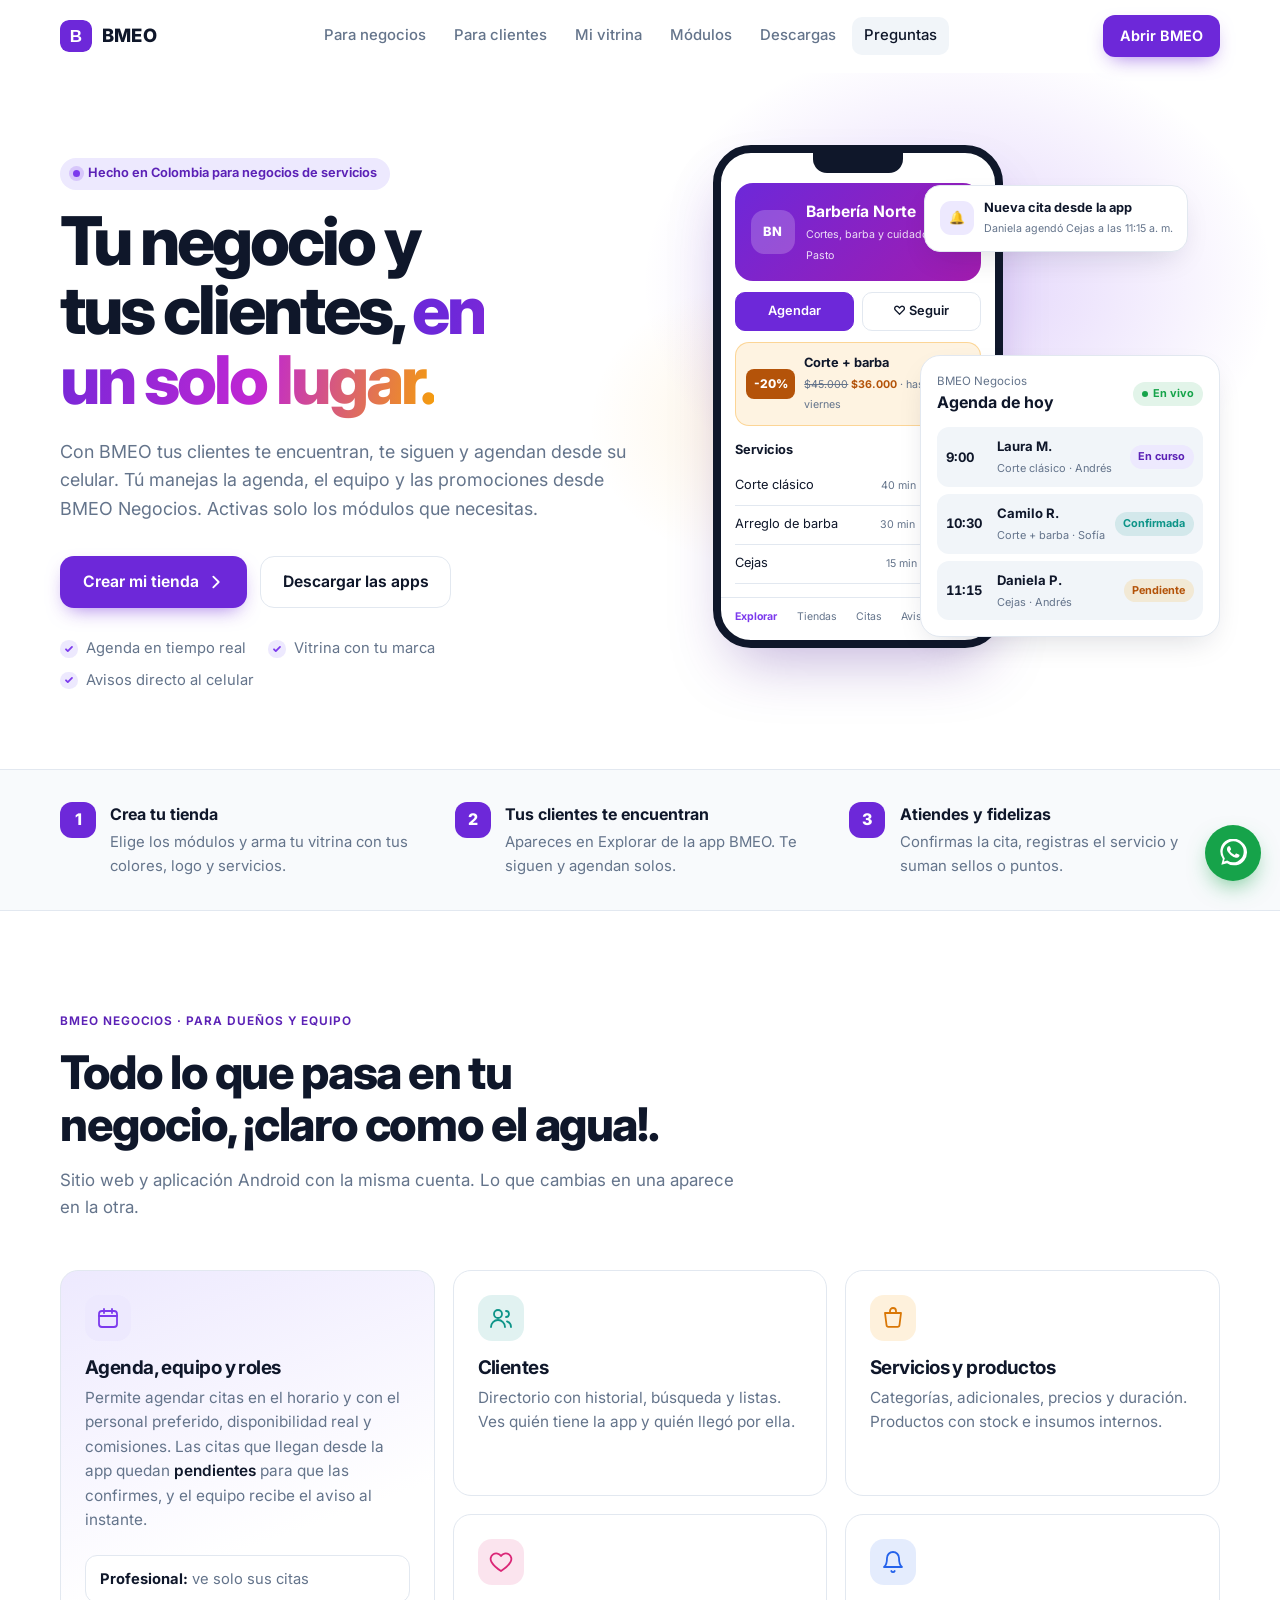
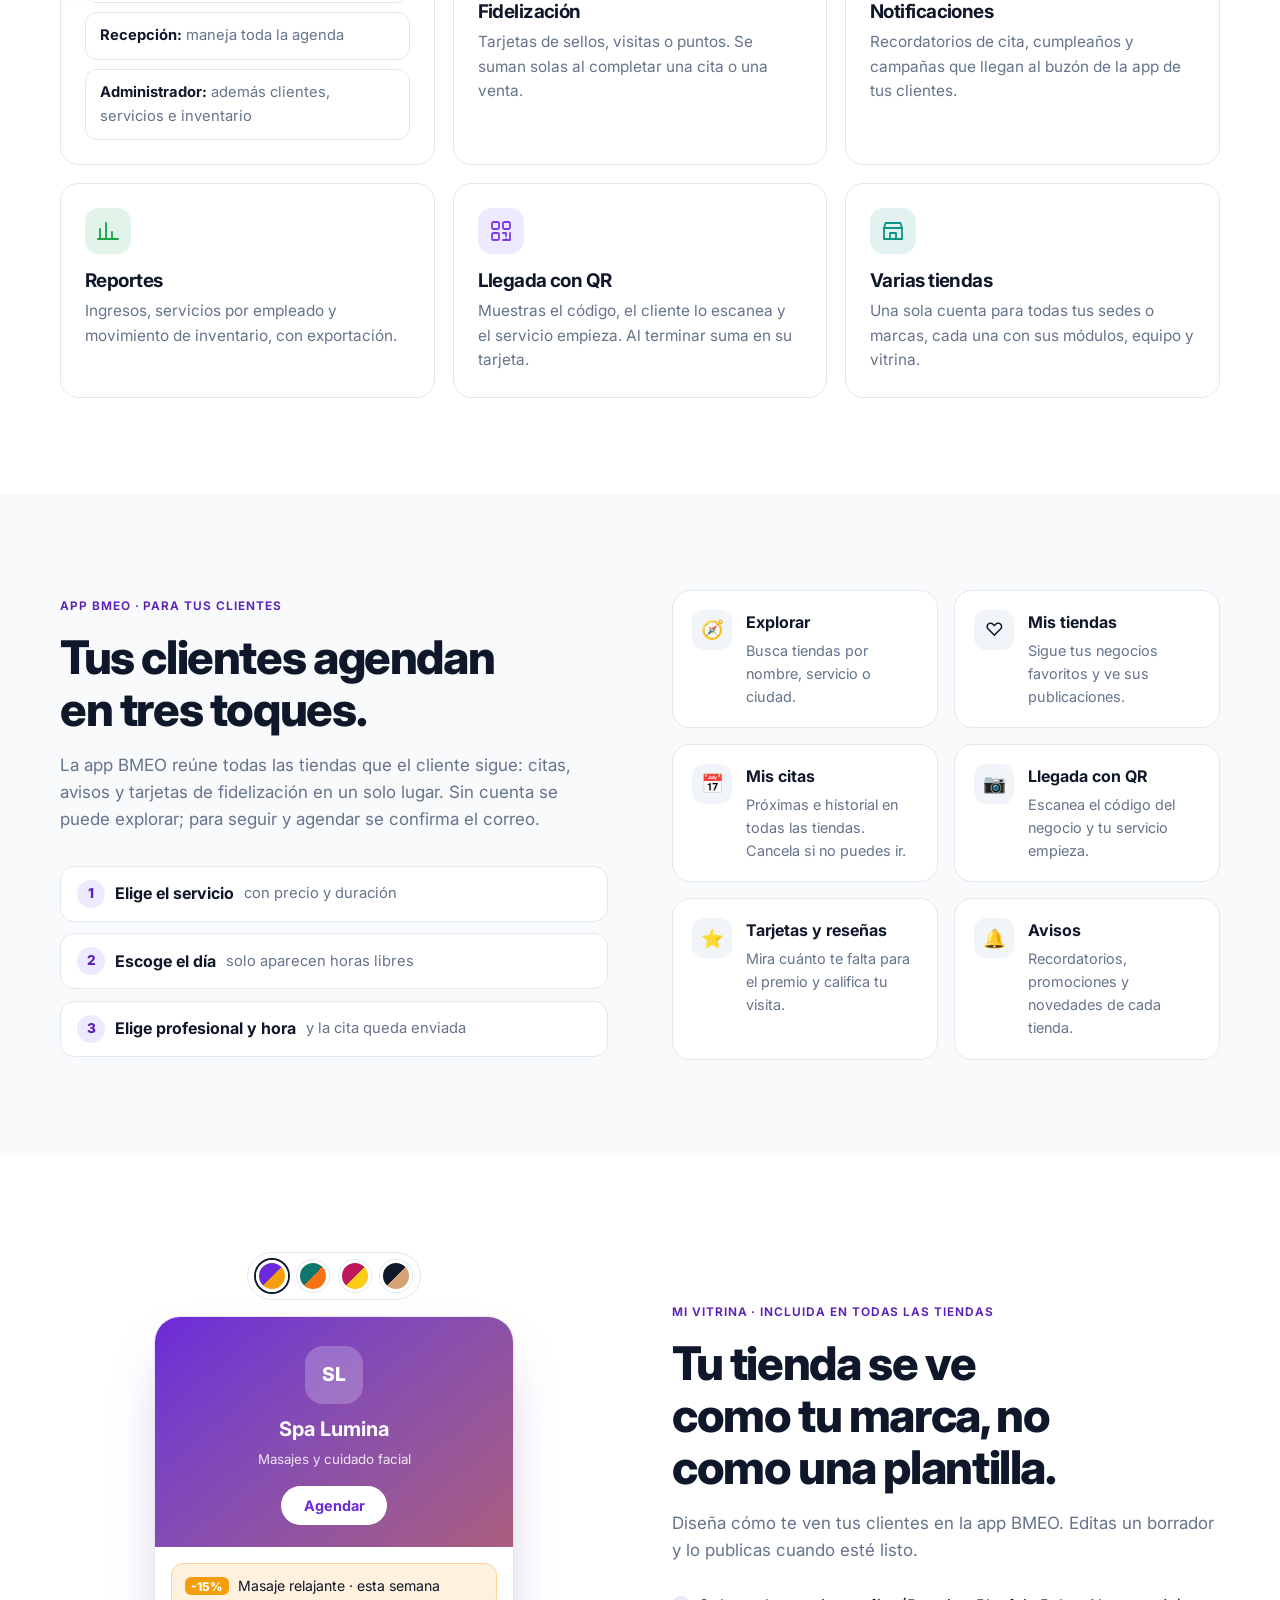
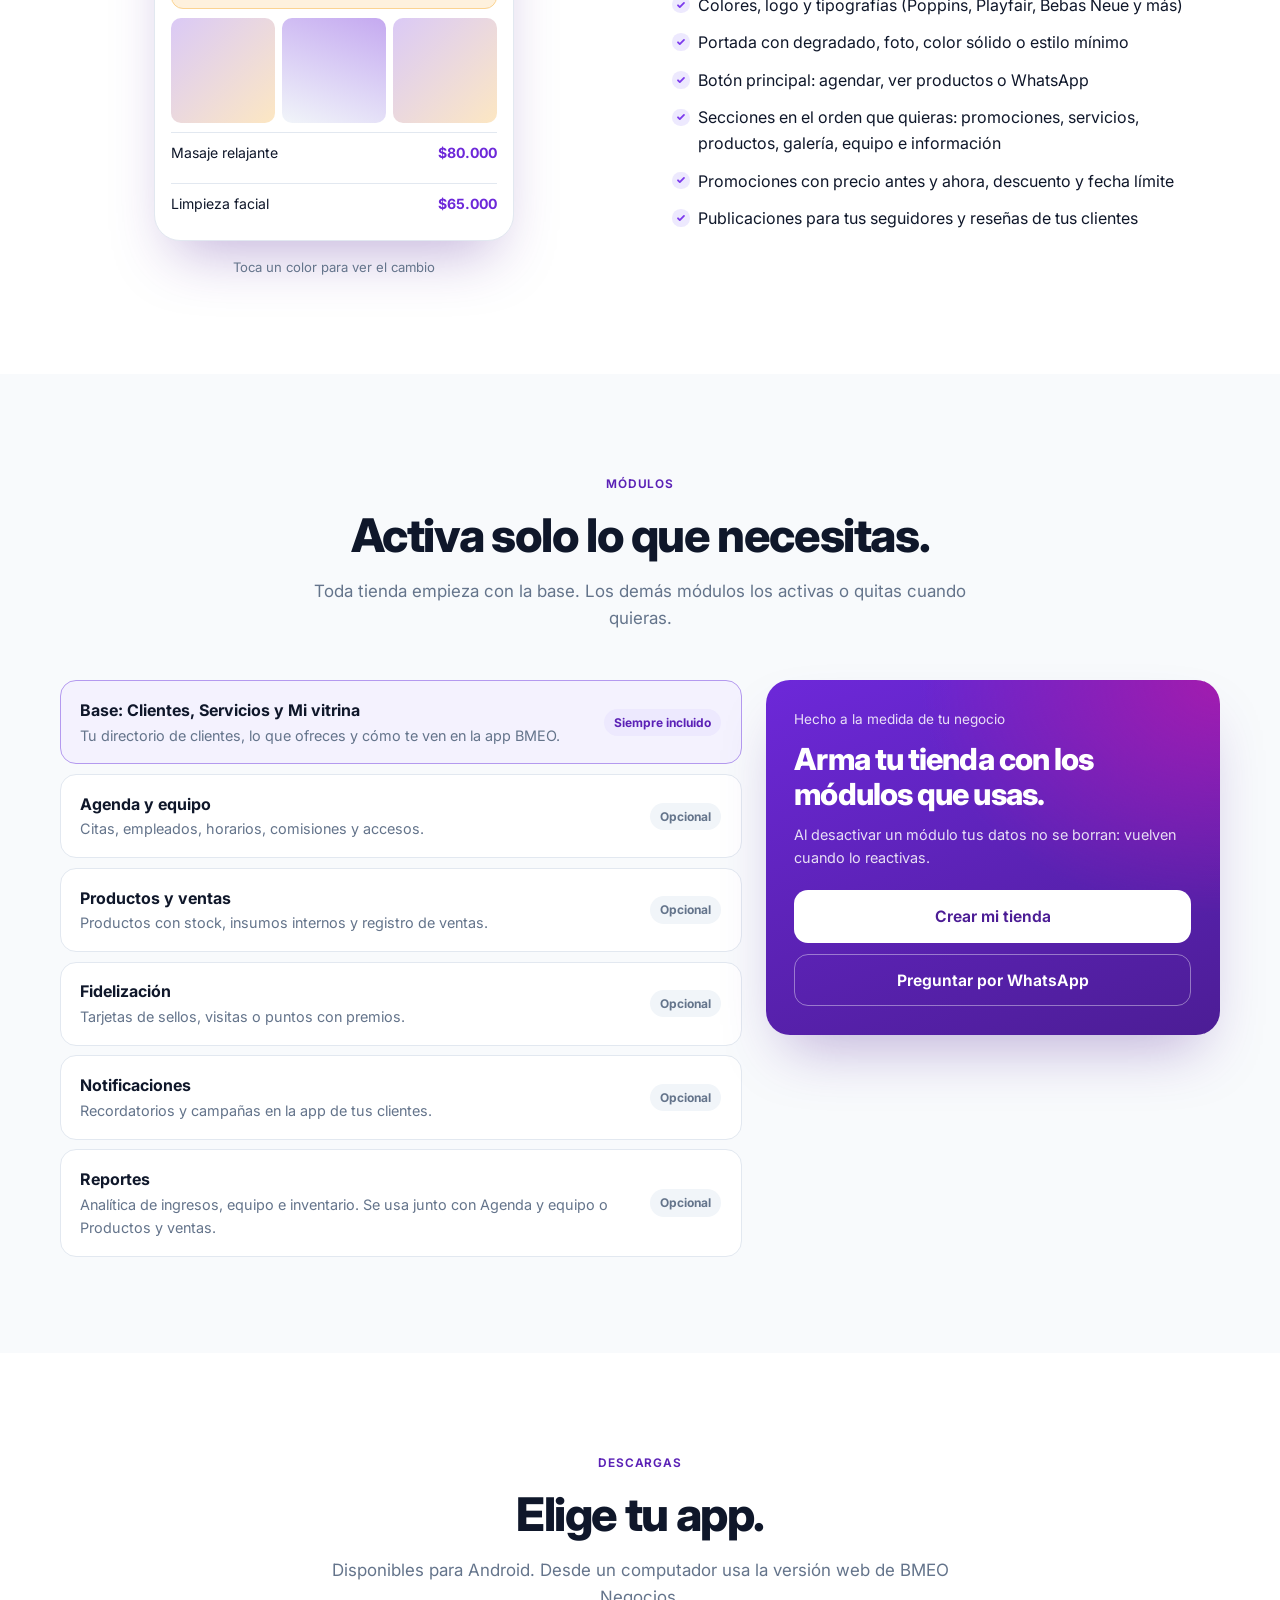
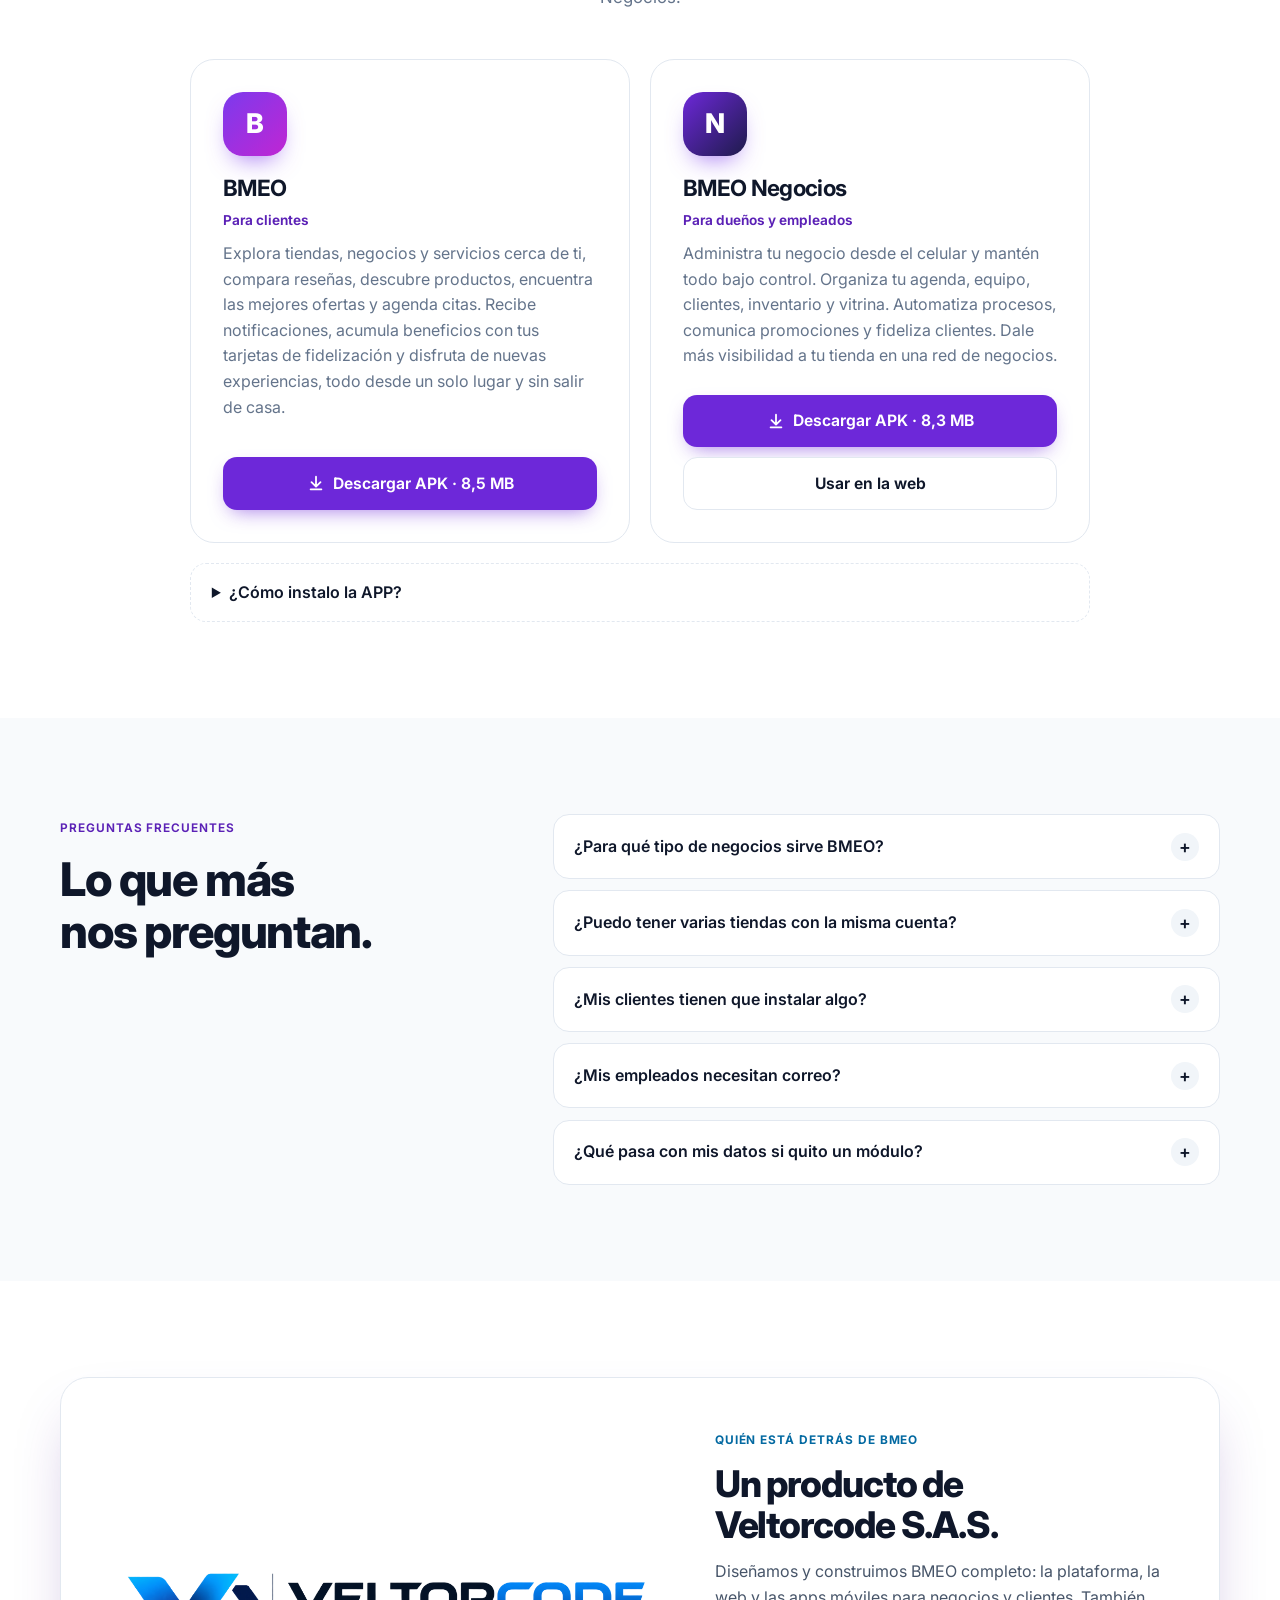
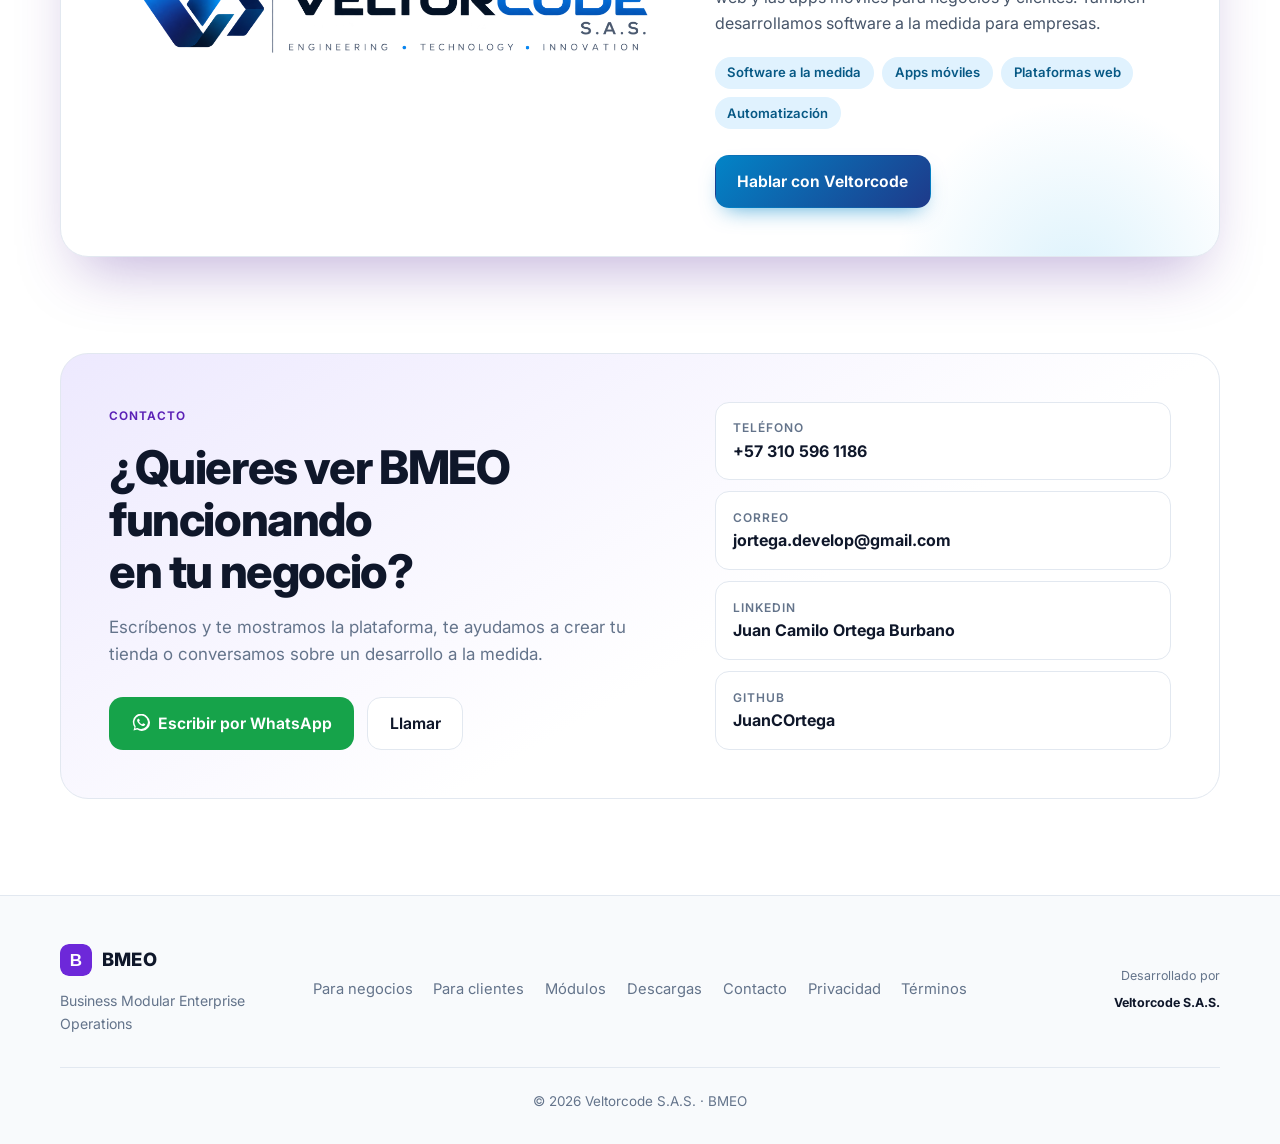
==== commit a2b4453f: "Política de privacidad y condiciones del servicio Co-Authored-By: Claude Opus 5.5 <noreply@anthropic" ====
--- a/index.html
+++ b/index.html
@@ -437,7 +437,7 @@
               <h3>BMEO</h3>
               <p class="dl-for">Para clientes</p>
               <p>Explora tiendas, negocios y servicios cerca de ti, compara reseñas, descubre productos, encuentra las mejores ofertas y agenda citas. Recibe notificaciones, acumula beneficios con tus tarjetas de fidelización y disfruta de nuevas experiencias, todo desde un solo lugar y sin salir de casa.</p>
-              <a class="button button-primary button-block" href="downloads/bmeo-clientes.apk" download>
+              <a class="button button-primary button-block" href="https://github.com/JuanCOrtega/bmeo-website/releases/latest/download/bmeo-clientes.apk" rel="noopener">
                 <svg viewBox="0 0 20 20" aria-hidden="true"><path d="M10 3v10M5 9l5 5 5-5M4 17h12" /></svg>
                 Descargar APK · 8,5 MB
               </a>
@@ -449,7 +449,7 @@
               <p class="dl-for">Para dueños y empleados</p>
               <p>Administra tu negocio desde el celular y mantén todo bajo control. Organiza tu agenda, equipo, clientes, inventario y vitrina. Automatiza procesos, comunica promociones y fideliza clientes. Dale más visibilidad a tu tienda en una red de negocios.</p>
               <div class="dl-buttons">
-                <a class="button button-primary button-block" href="downloads/bmeo-negocios.apk" download>
+                <a class="button button-primary button-block" href="https://github.com/JuanCOrtega/bmeo-website/releases/latest/download/bmeo-negocios.apk" rel="noopener">
                   <svg viewBox="0 0 20 20" aria-hidden="true"><path d="M10 3v10M5 9l5 5 5-5M4 17h12" /></svg>
                   Descargar APK · 8,3 MB
                 </a>
@@ -597,6 +597,8 @@
           <a href="#modulos">Módulos</a>
           <a href="#descargas">Descargas</a>
           <a href="#contacto">Contacto</a>
+          <a href="/privacidad">Privacidad</a>
+          <a href="/terminos">Términos</a>
         </nav>
         <div class="footer-company">
           <span>Desarrollado por</span>
--- a/styles.css
+++ b/styles.css
@@ -1653,3 +1653,121 @@
     width: 100%;
   }
 }
+
+/* ─────────────── Páginas legales (privacidad y términos) ─────────────── */
+.legal-header {
+  border-bottom: 1px solid var(--border);
+  background: var(--surface);
+}
+.legal-header .container {
+  display: flex;
+  align-items: center;
+  justify-content: space-between;
+  gap: 1rem;
+  min-height: 64px;
+}
+.legal {
+  padding: 2.5rem 0 4rem;
+  background: var(--bg-alt);
+}
+.legal .container {
+  max-width: 820px;
+}
+.legal-card {
+  background: var(--surface);
+  border: 1px solid var(--border);
+  border-radius: var(--radius);
+  padding: clamp(1.25rem, 4vw, 2.75rem);
+  box-shadow: var(--shadow-sm);
+}
+.legal h1 {
+  font-size: clamp(1.75rem, 4vw, 2.4rem);
+  line-height: 1.15;
+  margin: 0 0 0.5rem;
+}
+.legal .legal-meta {
+  color: var(--muted);
+  font-size: 0.92rem;
+  margin: 0 0 1.75rem;
+}
+.legal h2 {
+  font-size: 1.2rem;
+  margin: 2.25rem 0 0.75rem;
+  padding-top: 0.25rem;
+  scroll-margin-top: 1rem;
+}
+.legal h3 {
+  font-size: 1rem;
+  margin: 1.25rem 0 0.5rem;
+}
+.legal p,
+.legal li {
+  line-height: 1.7;
+  color: var(--text);
+}
+.legal ul {
+  padding-left: 1.25rem;
+}
+.legal li + li {
+  margin-top: 0.35rem;
+}
+.legal a {
+  color: var(--primary);
+}
+.legal-summary {
+  background: var(--primary-soft);
+  border-radius: 14px;
+  padding: 1rem 1.25rem;
+  margin: 0 0 1.5rem;
+}
+.legal-summary p {
+  margin: 0;
+}
+.legal-toc {
+  border: 1px solid var(--border);
+  border-radius: 14px;
+  padding: 1rem 1.25rem;
+  margin: 0 0 1.5rem;
+  columns: 2 240px;
+}
+.legal-toc a {
+  display: block;
+  padding: 0.2rem 0;
+  text-decoration: none;
+  font-size: 0.95rem;
+}
+.legal table {
+  width: 100%;
+  border-collapse: collapse;
+  font-size: 0.93rem;
+  margin: 0.75rem 0;
+}
+.legal th,
+.legal td {
+  text-align: left;
+  vertical-align: top;
+  border-bottom: 1px solid var(--border);
+  padding: 0.6rem 0.5rem;
+}
+.legal th {
+  color: var(--muted);
+  font-weight: 600;
+}
+.legal-table-wrap {
+  overflow-x: auto;
+}
+.legal-footer {
+  border-top: 1px solid var(--border);
+  padding: 1.5rem 0;
+  color: var(--muted);
+  font-size: 0.9rem;
+}
+.legal-footer .container {
+  display: flex;
+  flex-wrap: wrap;
+  gap: 0.5rem 1.25rem;
+  justify-content: space-between;
+}
+.legal-footer a {
+  color: var(--muted);
+}
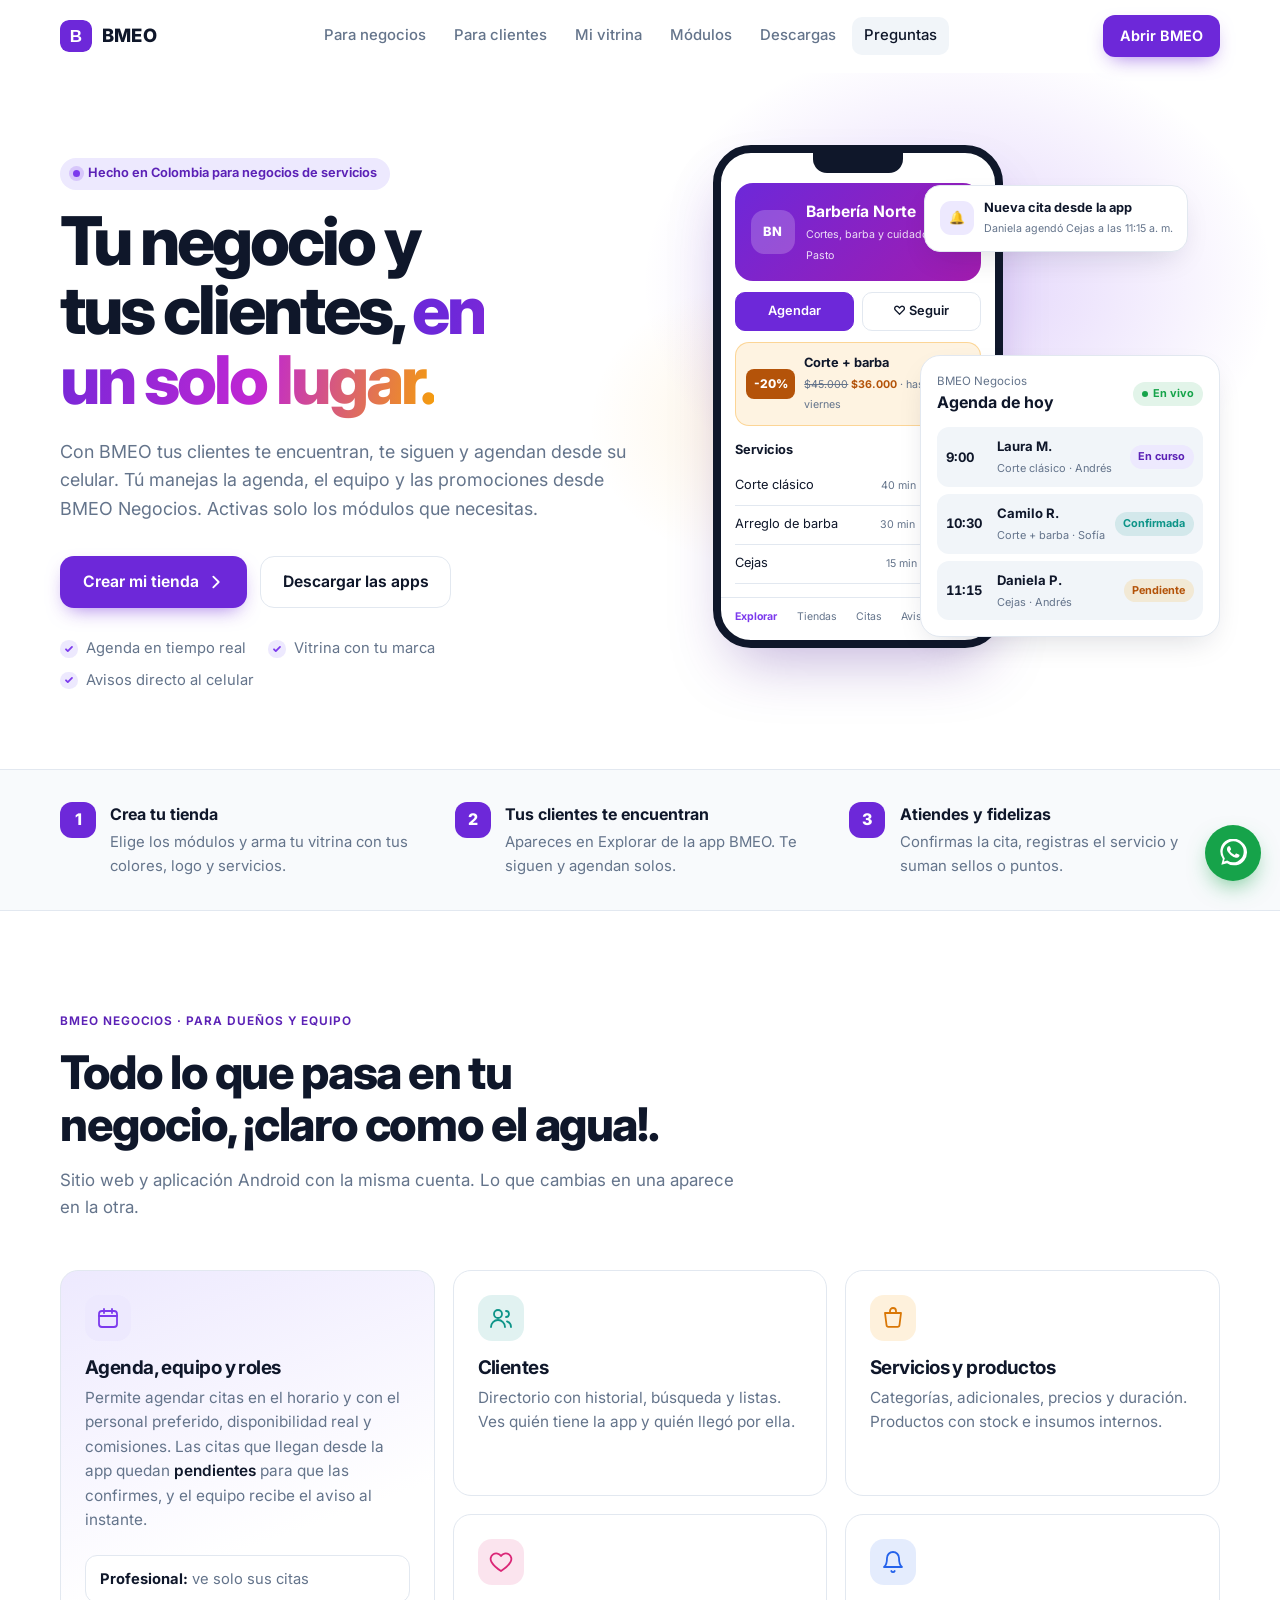
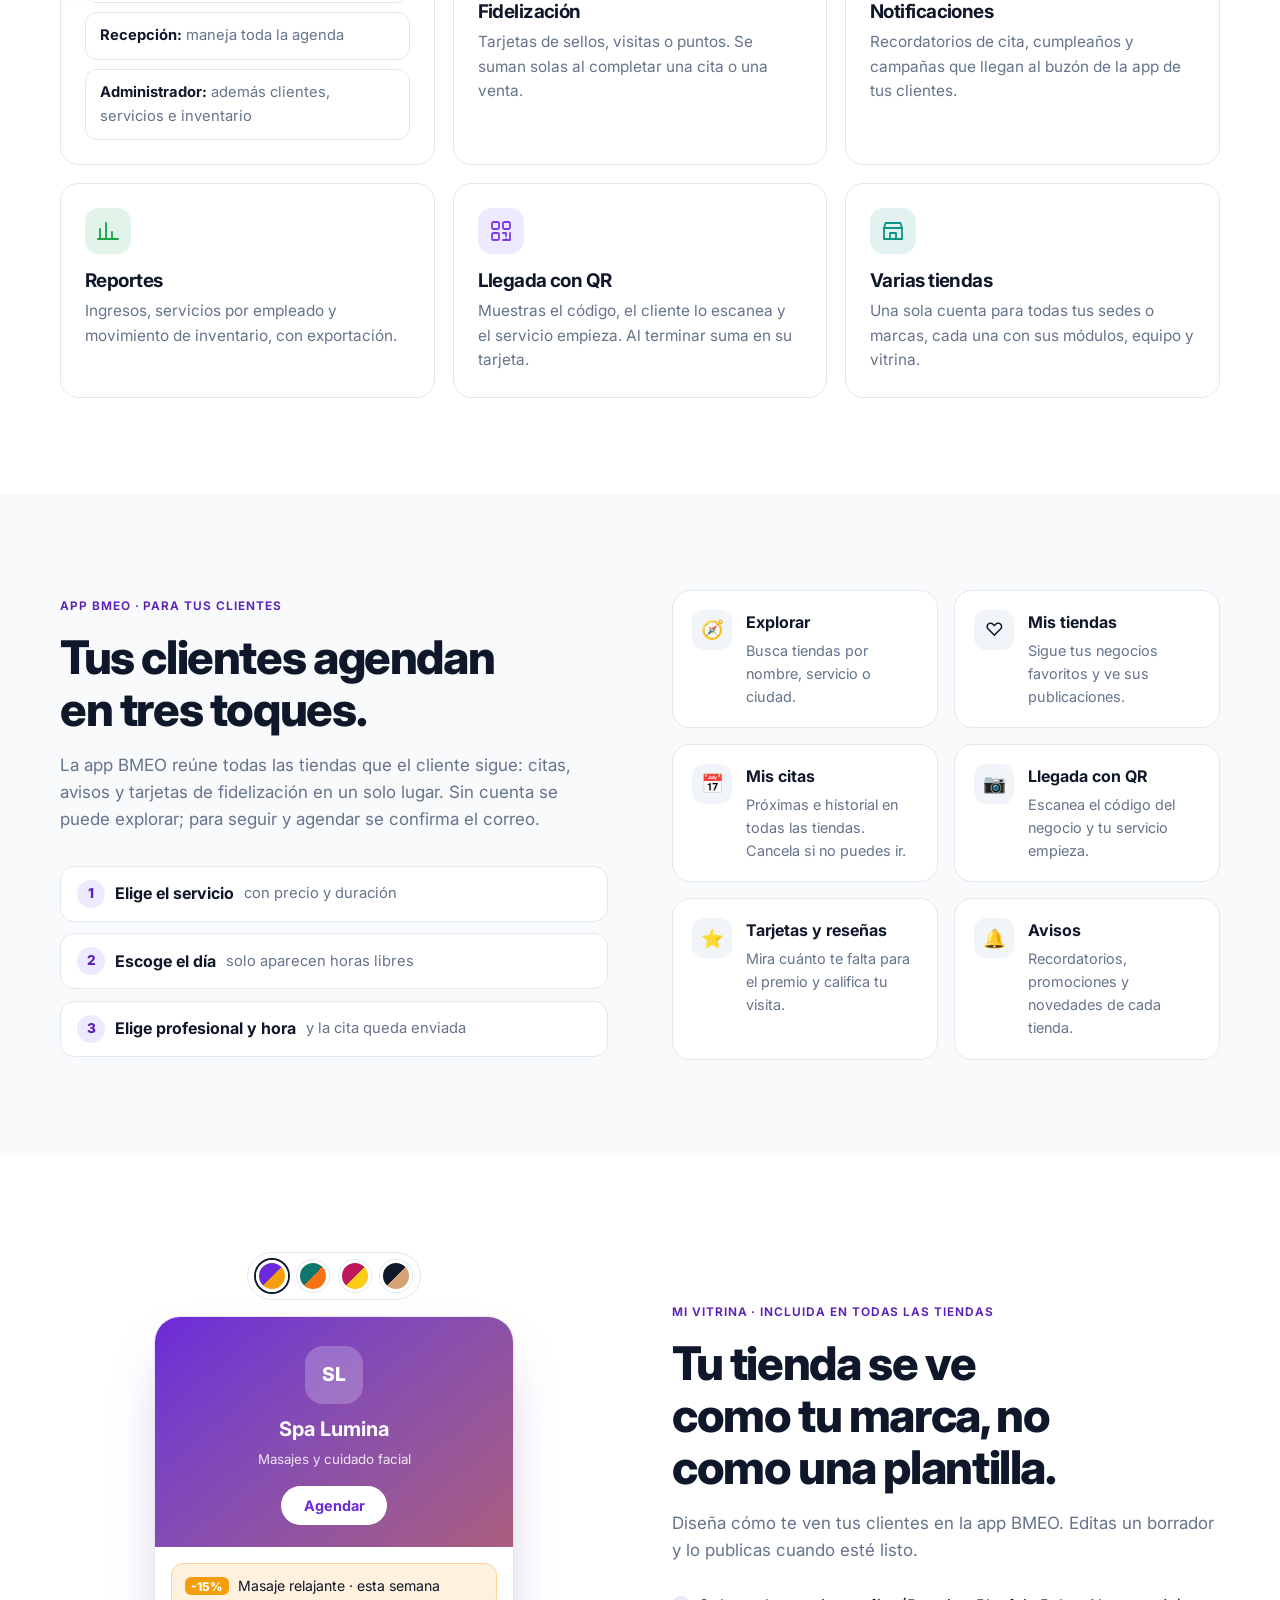
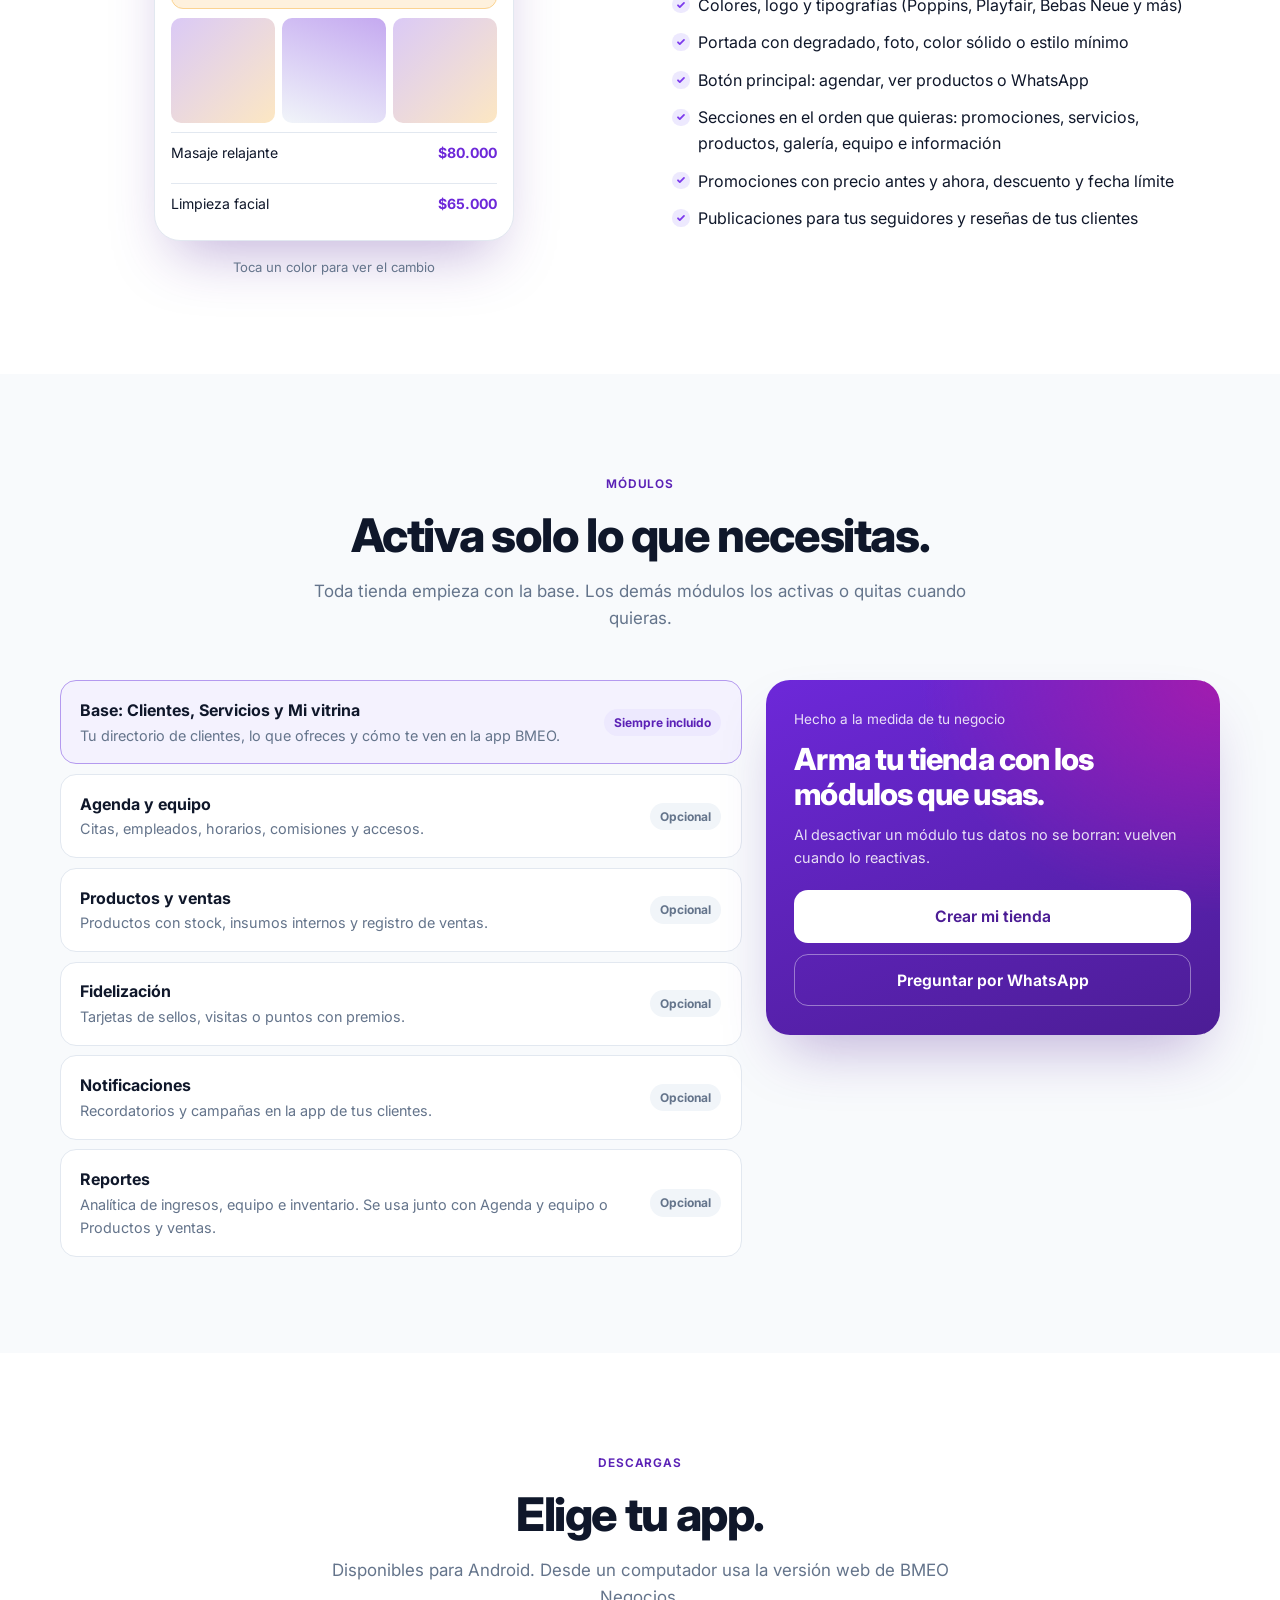
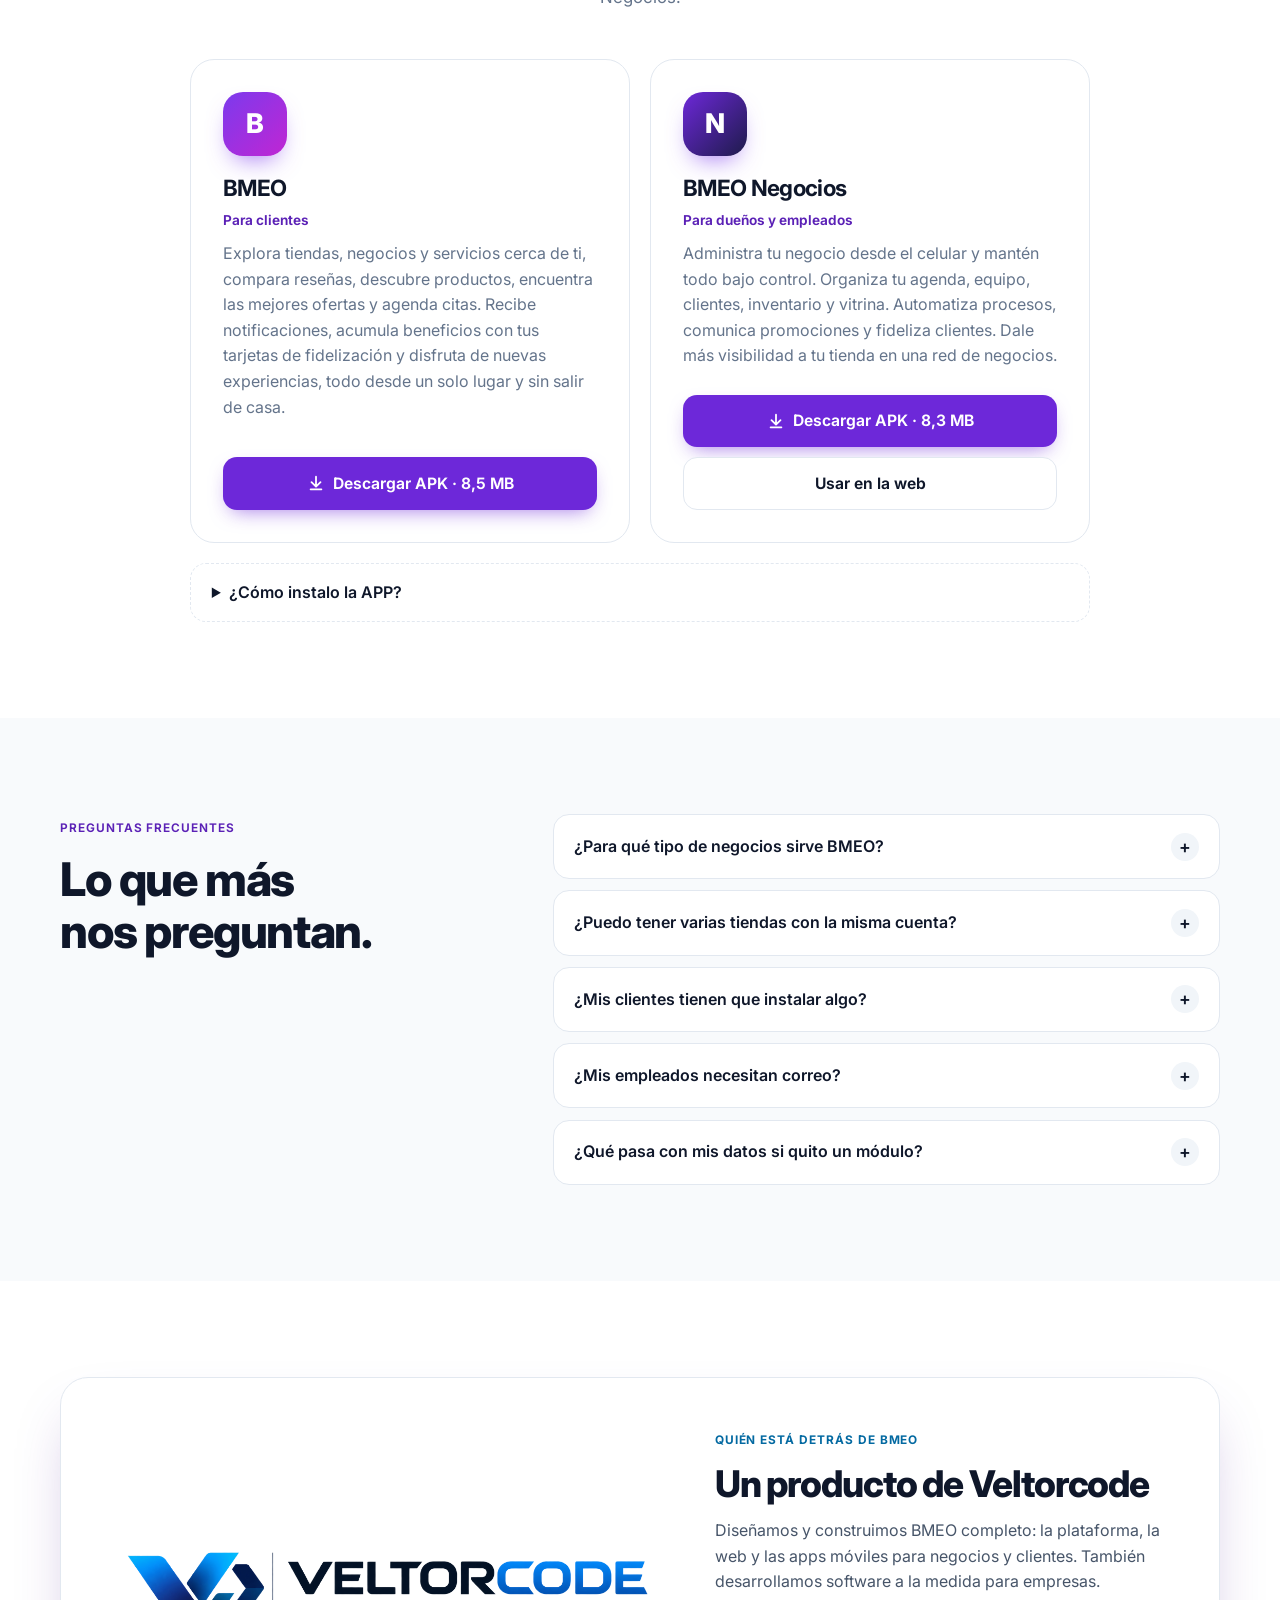
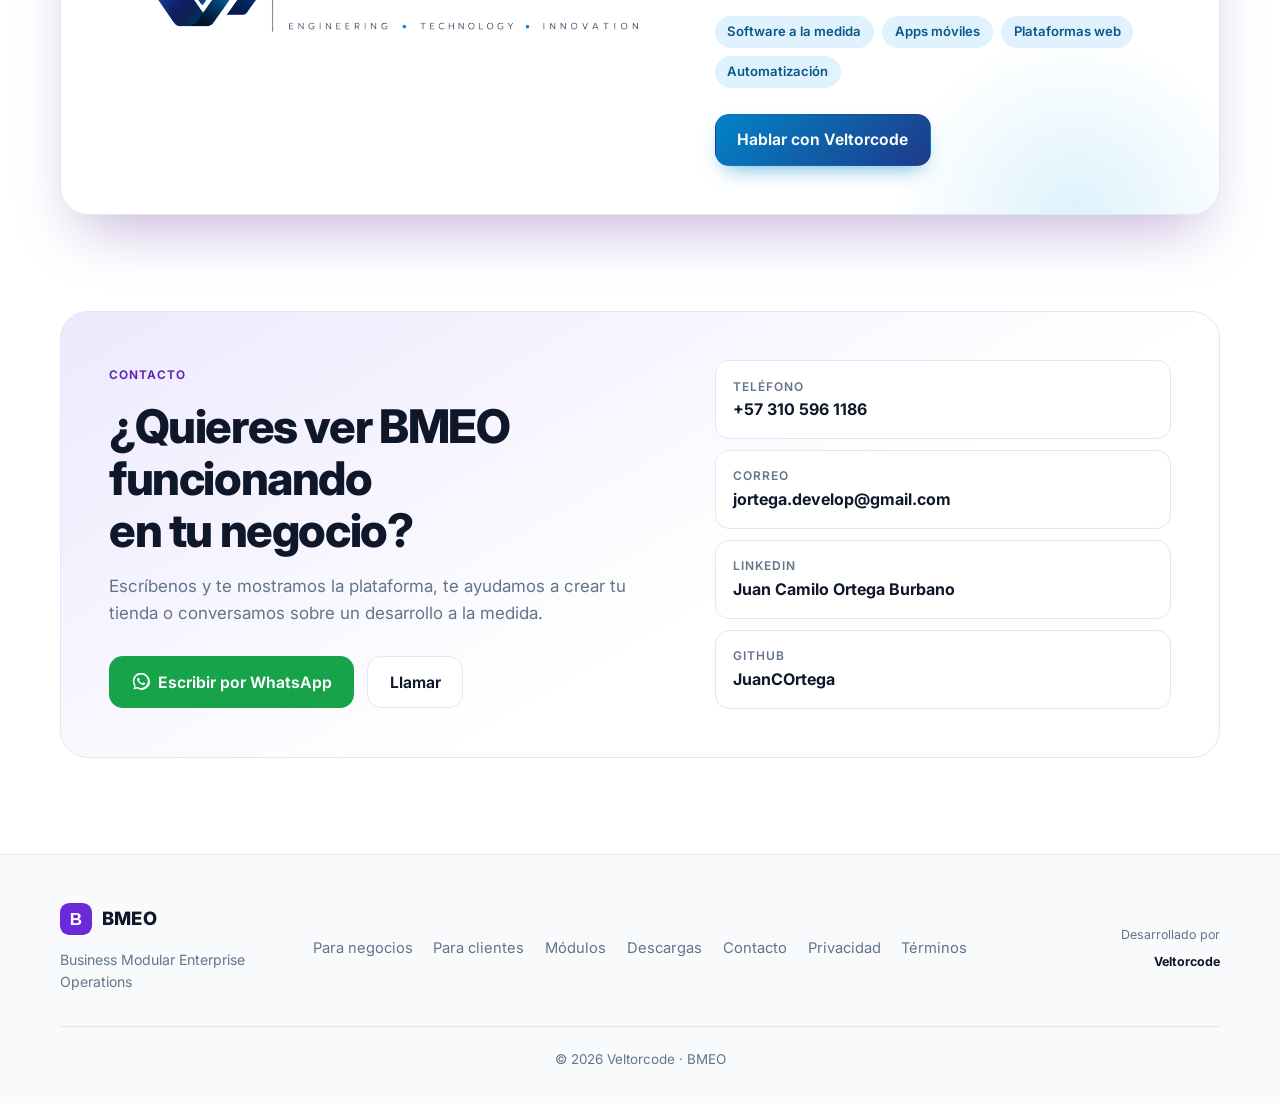
==== commit de6ceaf7: "Veltorcode sin S.A.S. hasta registrar la empresa Co-Authored-By: Claude Opus 5.5 <noreply@anthropic." ====
--- a/index.html
+++ b/index.html
@@ -510,8 +510,8 @@
             <div class="company-logo-wrap">
               <img
                 class="company-logo"
-                src="assets/Logo%20tecnol%C3%B3gico%20Veltorcode%20en%20azul.png"
-                alt="Veltorcode S.A.S. · Engineering, Technology, Innovation"
+                src="assets/veltorcode-logo.png"
+                alt="Veltorcode · Engineering, Technology, Innovation"
                 width="560"
                 height="150"
                 loading="lazy"
@@ -519,7 +519,7 @@
             </div>
             <div class="company-copy">
               <span class="company-tag">Quién está detrás de BMEO</span>
-              <h2 id="veltorcode-title">Un producto de Veltorcode S.A.S.</h2>
+              <h2 id="veltorcode-title">Un producto de Veltorcode</h2>
               <p>
                 Diseñamos y construimos BMEO completo: la plataforma, la web y las apps móviles para negocios y
                 clientes. También desarrollamos software a la medida para empresas.
@@ -602,11 +602,11 @@
         </nav>
         <div class="footer-company">
           <span>Desarrollado por</span>
-          <a href="#veltorcode">Veltorcode S.A.S.</a>
+          <a href="#veltorcode">Veltorcode</a>
         </div>
       </div>
       <div class="container footer-bottom">
-        <span>© <span data-year>2026</span> Veltorcode S.A.S. · BMEO</span>
+        <span>© <span data-year>2026</span> Veltorcode · BMEO</span>
       </div>
     </footer>
 
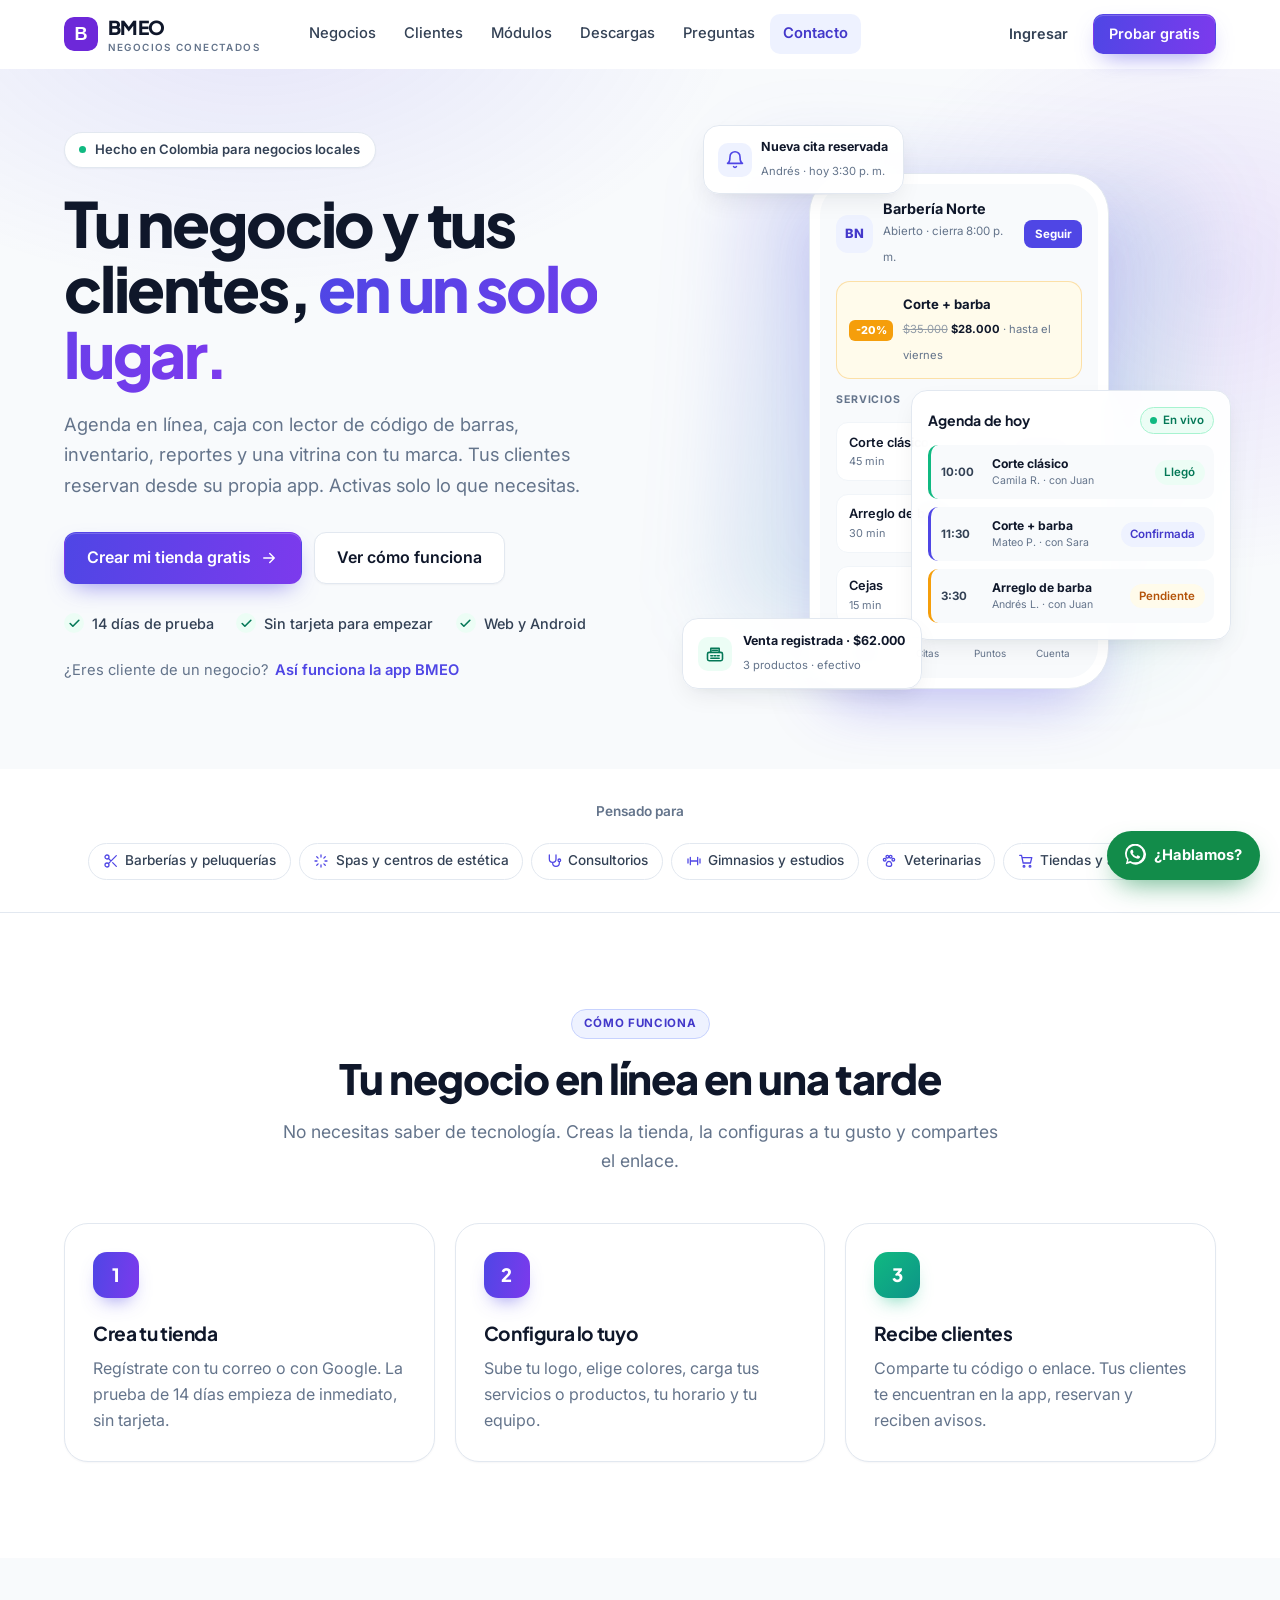
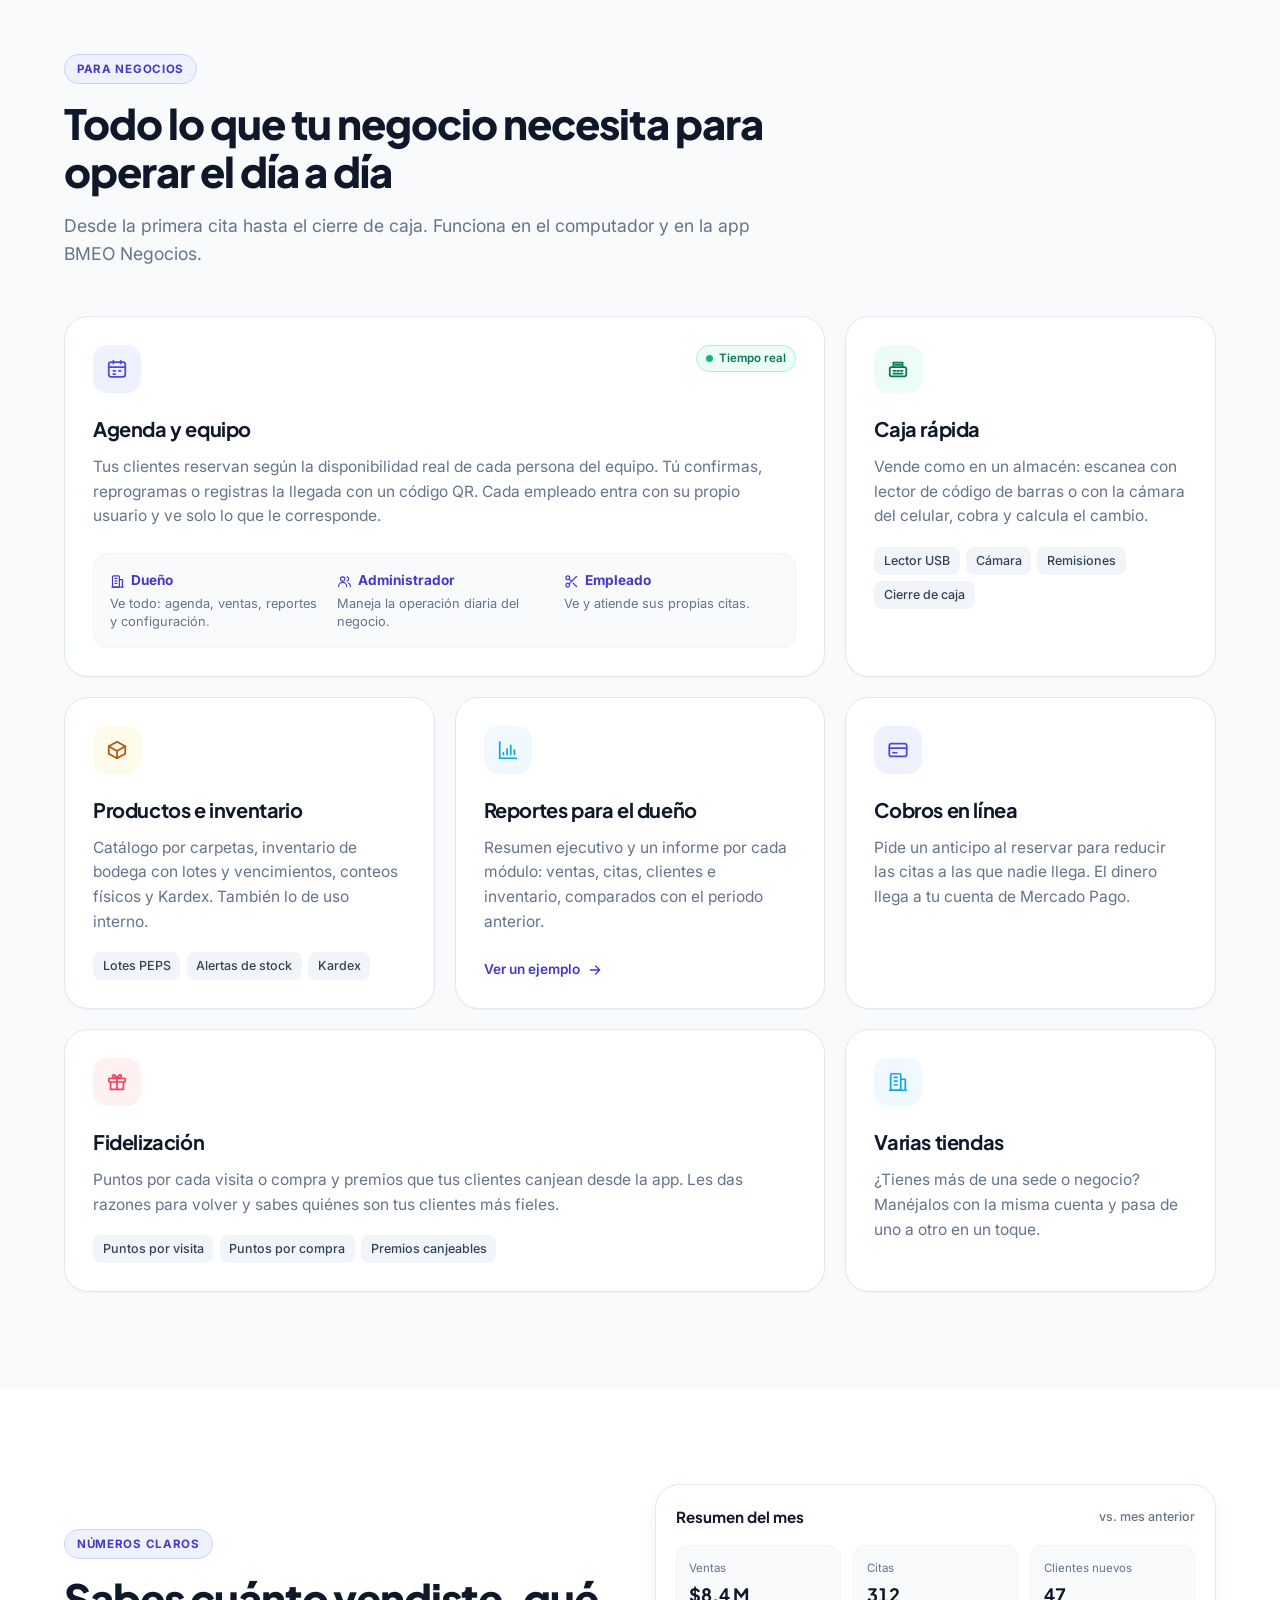
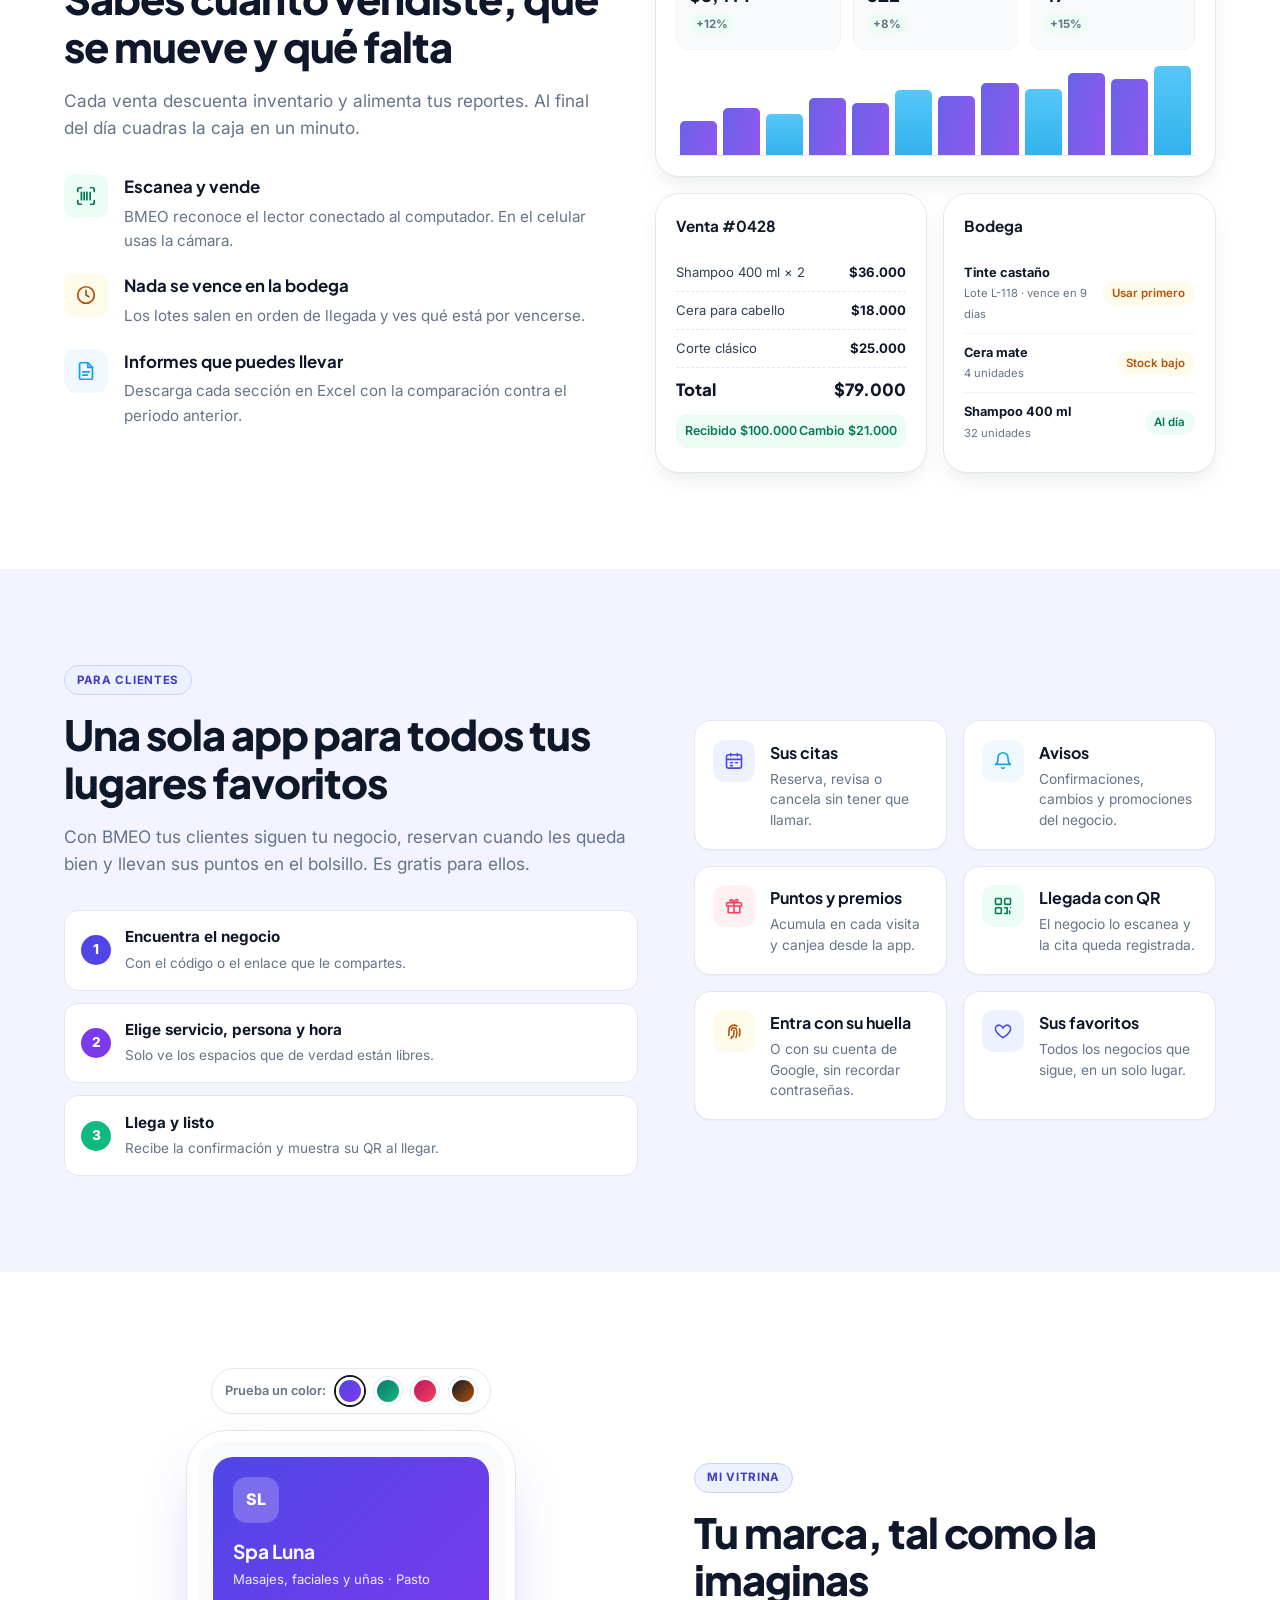
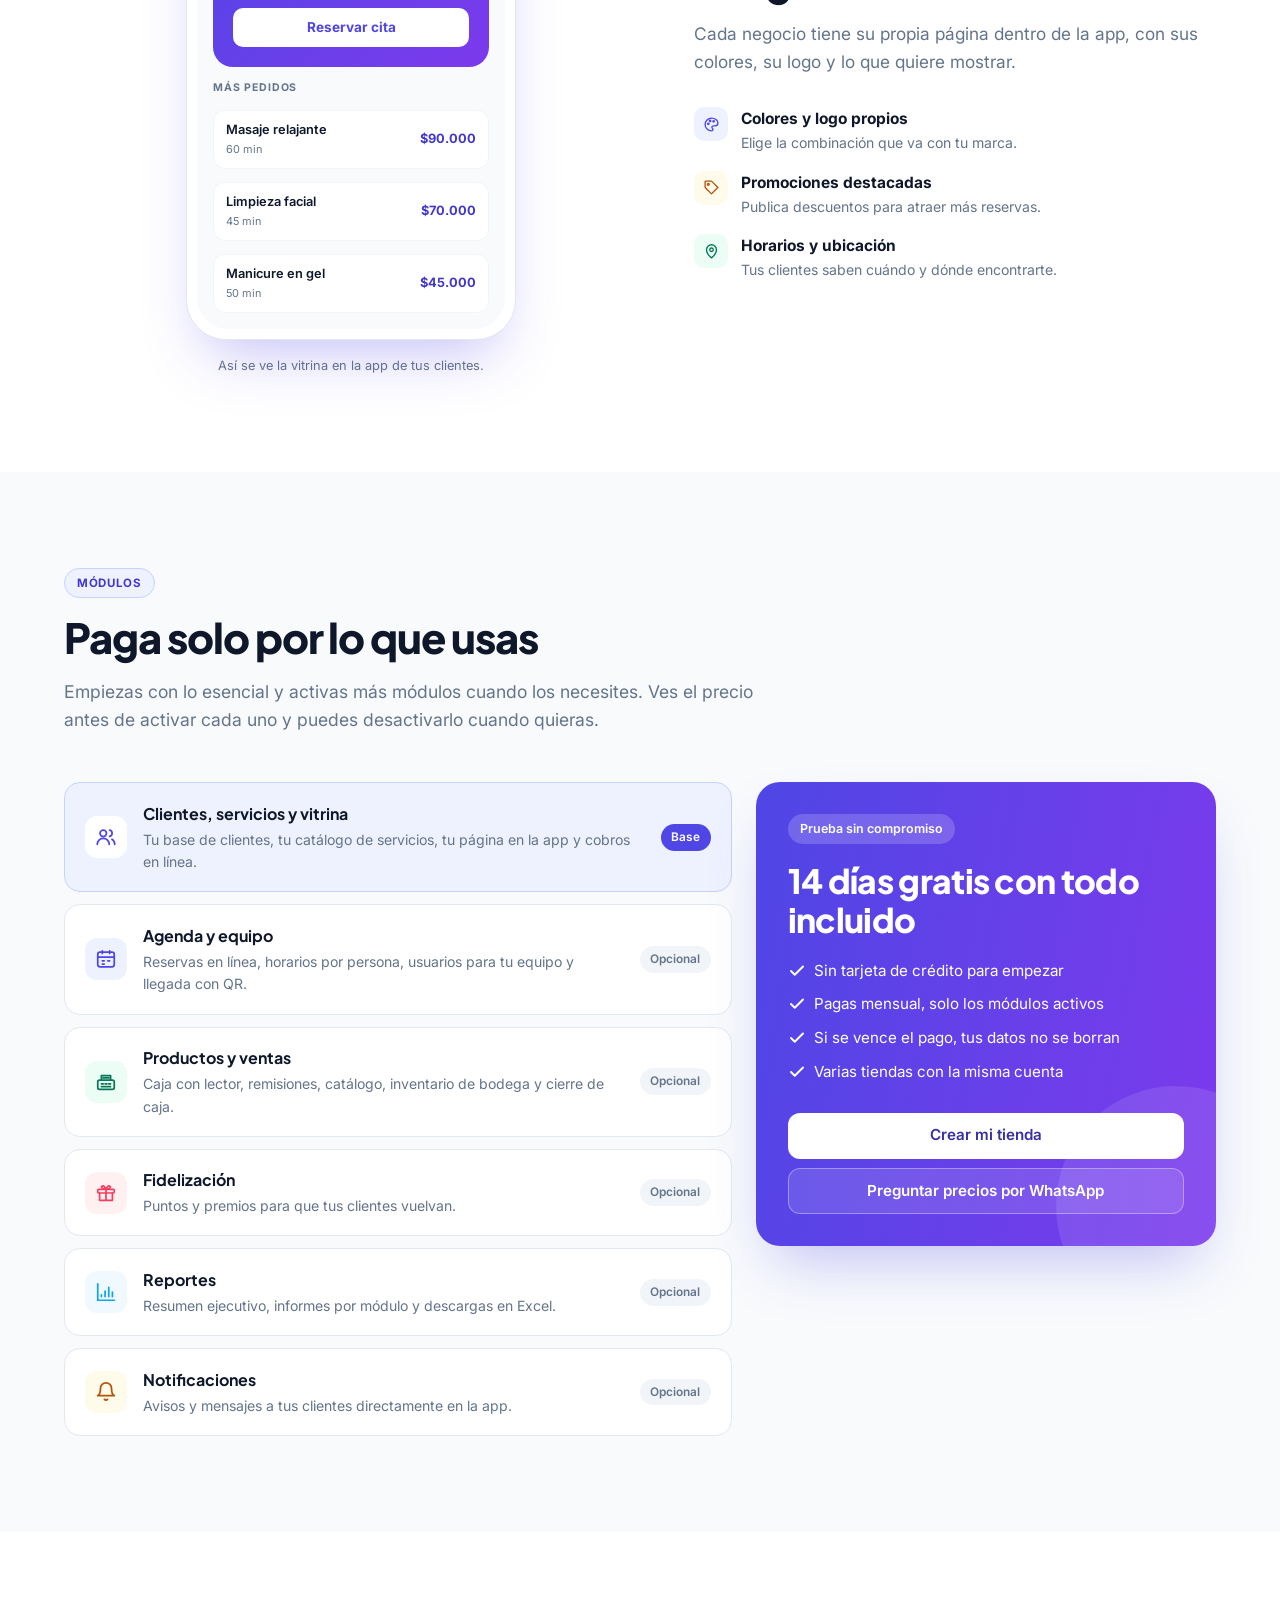
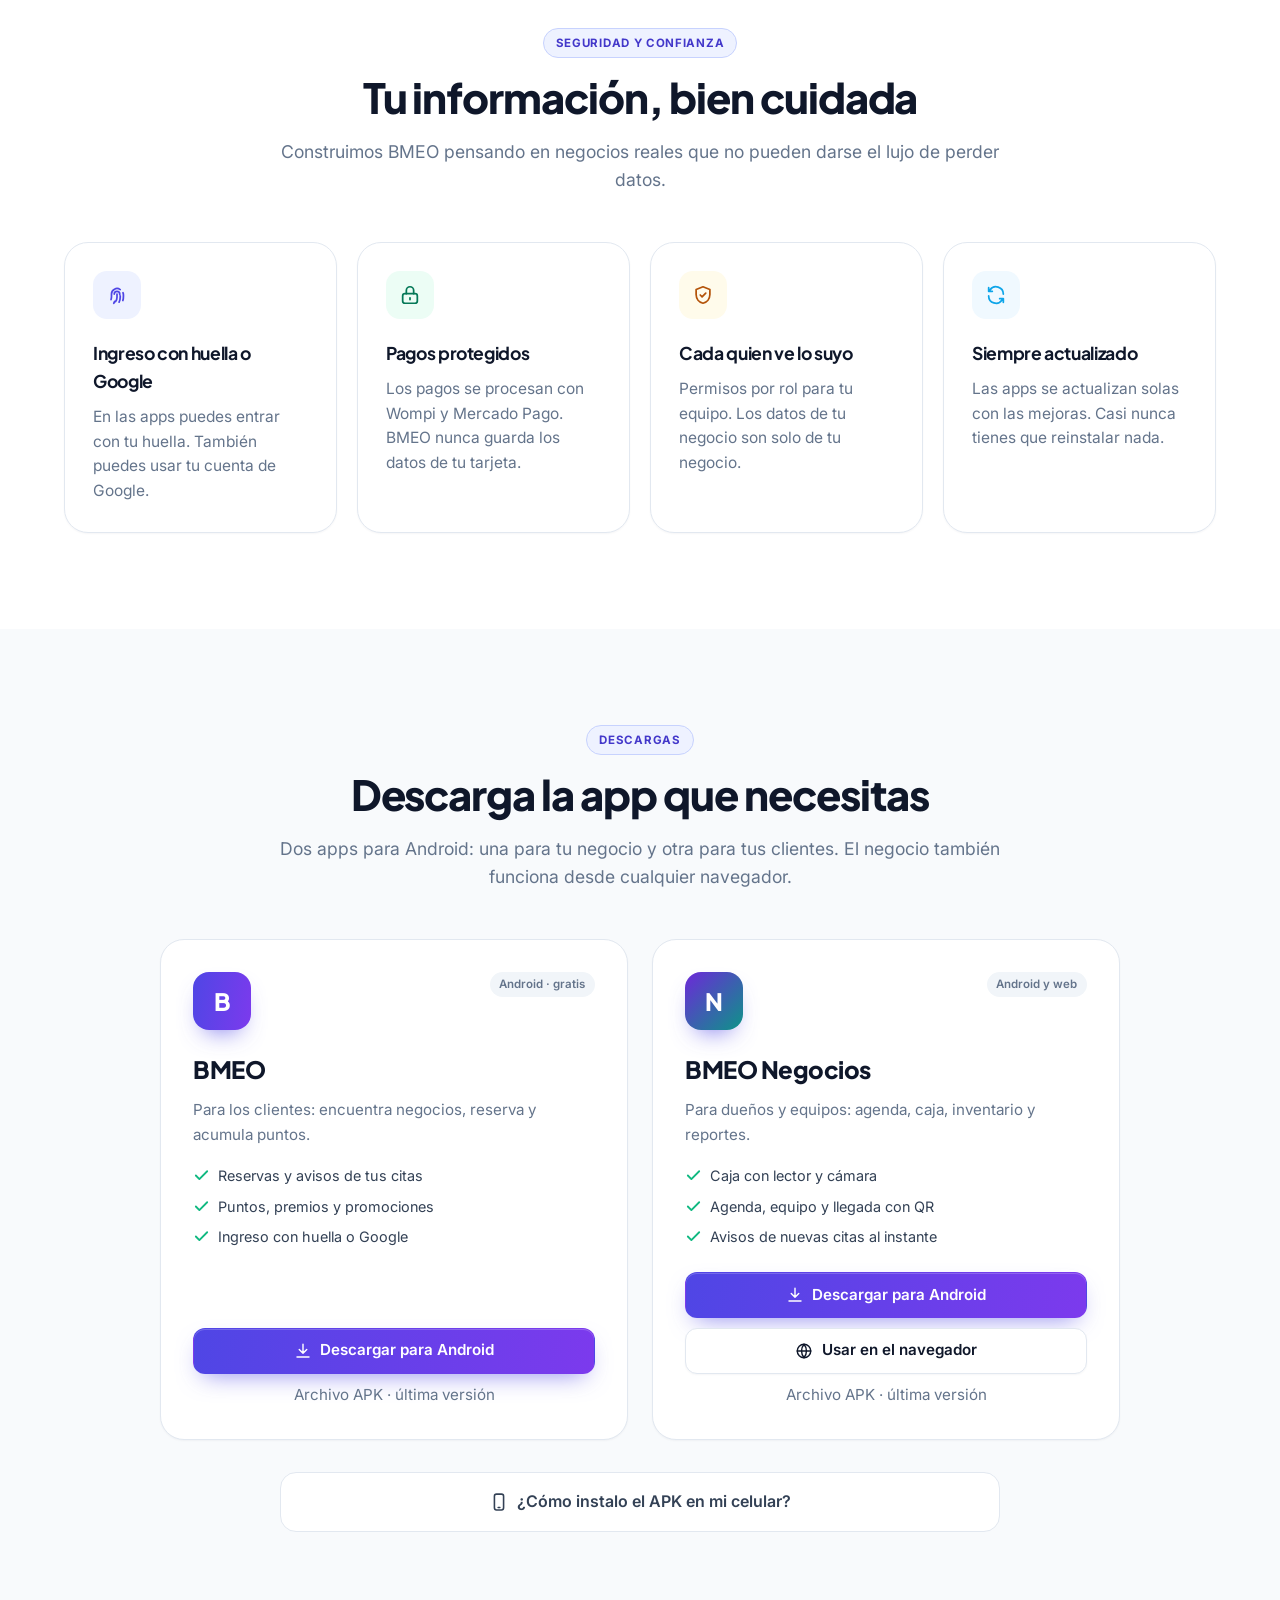
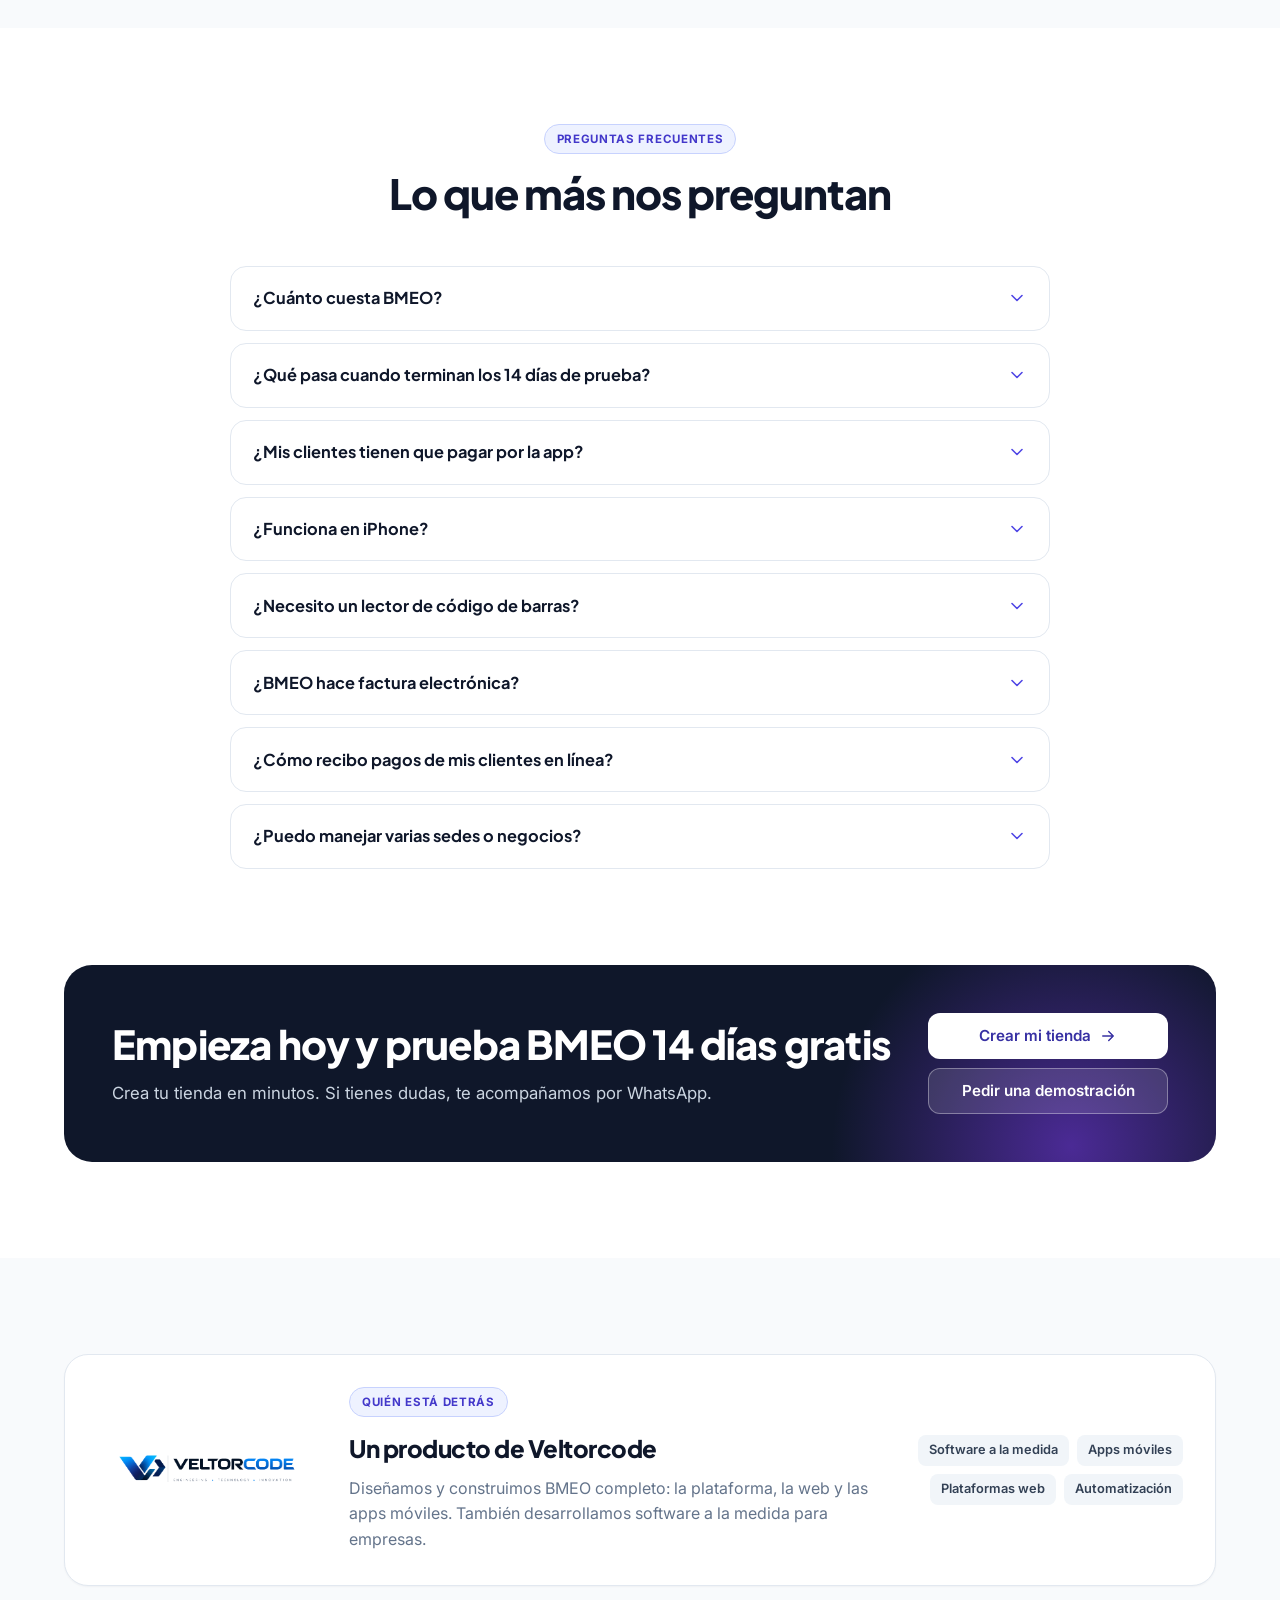
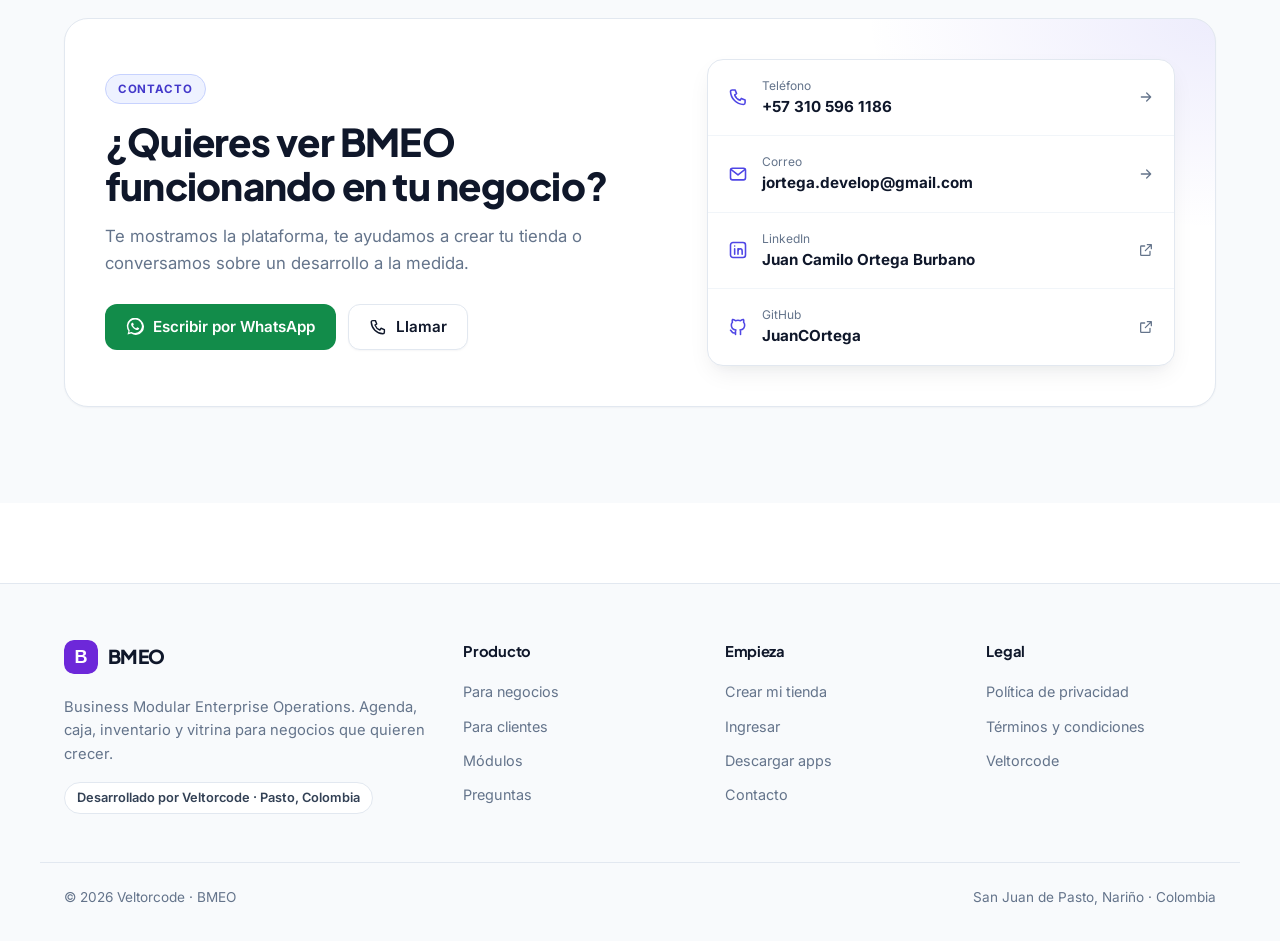
==== commit 33919ab0: "Rediseño del sitio con la marca BMEO Nuevo sistema visual (índigo-violeta, Plus Jakarta Sans e Inter" ====
--- a/index.html
+++ b/index.html
@@ -3,51 +3,102 @@
   <head>
     <meta charset="UTF-8" />
     <meta name="viewport" content="width=device-width, initial-scale=1.0" />
-    <title>BMEO | Agenda, clientes y vitrina para tu negocio</title>
+    <title>BMEO | Agenda, caja, inventario y vitrina para tu negocio</title>
     <meta
       name="description"
-      content="BMEO conecta tu negocio con tus clientes: agenda en línea, equipo, vitrina personalizada, fidelización y avisos en la app BMEO. Paga solo por los módulos que usas."
+      content="BMEO es la plataforma para negocios en Colombia: agenda en línea, caja con lector de código de barras, inventario, reportes, vitrina personalizada y una app para tus clientes. 14 días gratis, pagas solo los módulos que usas."
     />
-    <meta name="theme-color" content="#6d28d9" />
+    <meta name="theme-color" content="#4f46e5" />
     <meta property="og:type" content="website" />
+    <meta property="og:url" content="https://bmeo-site.web.app/" />
     <meta property="og:title" content="BMEO · Tu negocio y tus clientes en un solo lugar" />
     <meta
       property="og:description"
-      content="Agenda, equipo, vitrina, fidelización y avisos. Una app para tu negocio y otra para tus clientes."
+      content="Agenda, caja, inventario, reportes y vitrina. Una app para tu negocio y otra para tus clientes. Pruébalo 14 días gratis."
     />
     <meta property="og:locale" content="es_CO" />
+    <link rel="canonical" href="https://bmeo-site.web.app/" />
     <link rel="icon" type="image/svg+xml" href="assets/bmeo-logo.svg" />
     <link rel="preconnect" href="https://fonts.googleapis.com" />
     <link rel="preconnect" href="https://fonts.gstatic.com" crossorigin />
     <link
-      href="https://fonts.googleapis.com/css2?family=Inter:wght@400;500;600;700;800&display=swap"
+      href="https://fonts.googleapis.com/css2?family=Inter:wght@400;500;600;700&family=Plus+Jakarta+Sans:wght@600;700;800&display=swap"
       rel="stylesheet"
     />
     <link rel="stylesheet" href="styles.css" />
     <script src="script.js" defer></script>
   </head>
   <body>
+    <!-- Íconos (trazos al estilo de la app) -->
+    <svg width="0" height="0" style="position: absolute" aria-hidden="true">
+      <defs>
+        <symbol id="i-check" viewBox="0 0 24 24"><path d="M20 6 9 17l-5-5" /></symbol>
+        <symbol id="i-arrow" viewBox="0 0 24 24"><path d="M5 12h14M13 6l6 6-6 6" /></symbol>
+        <symbol id="i-chevron" viewBox="0 0 24 24"><path d="m6 9 6 6 6-6" /></symbol>
+        <symbol id="i-calendar" viewBox="0 0 24 24"><rect x="3" y="4.5" width="18" height="16" rx="2.5" /><path d="M16 3v3M8 3v3M3 10h18M8 14h2M14 14h2M8 17.5h2" /></symbol>
+        <symbol id="i-users" viewBox="0 0 24 24"><circle cx="9" cy="8" r="3.5" /><path d="M2.5 20a6.5 6.5 0 0 1 13 0M16 4.6a3.5 3.5 0 0 1 0 6.8M18.5 14.5A6.5 6.5 0 0 1 21.5 20" /></symbol>
+        <symbol id="i-register" viewBox="0 0 24 24"><rect x="3" y="10" width="18" height="10" rx="2" /><path d="M7 10V5h10v5M9 7.5h6M7 14h2M11 14h2M15 14h2M7 17h10" /></symbol>
+        <symbol id="i-barcode" viewBox="0 0 24 24"><path d="M3 7V5a2 2 0 0 1 2-2h2M17 3h2a2 2 0 0 1 2 2v2M21 17v2a2 2 0 0 1-2 2h-2M7 21H5a2 2 0 0 1-2-2v-2M7 8v8M10 8v8M13 8v8M16.5 8v8" /></symbol>
+        <symbol id="i-box" viewBox="0 0 24 24"><path d="M21 8 12 3 3 8v8l9 5 9-5V8z" /><path d="m3 8 9 5 9-5M12 13v8" /></symbol>
+        <symbol id="i-chart" viewBox="0 0 24 24"><path d="M3 3v18h18" /><path d="M7 15v2M11 11v6M15 7v10M19 12v5" /></symbol>
+        <symbol id="i-bell" viewBox="0 0 24 24"><path d="M6 8a6 6 0 0 1 12 0c0 7 3 8 3 8H3s3-1 3-8" /><path d="M10.3 20a2 2 0 0 0 3.4 0" /></symbol>
+        <symbol id="i-gift" viewBox="0 0 24 24"><rect x="3" y="8" width="18" height="4" rx="1" /><path d="M5 12v8h14v-8M12 8v12M12 8S10.5 3.5 8 4.5 9 8 12 8zM12 8s1.5-4.5 4-3.5S15 8 12 8z" /></symbol>
+        <symbol id="i-qr" viewBox="0 0 24 24"><rect x="3" y="3" width="7" height="7" rx="1" /><rect x="14" y="3" width="7" height="7" rx="1" /><rect x="3" y="14" width="7" height="7" rx="1" /><path d="M14 14h3v3M21 14v.01M14 21h3M20 18v3M17 17v4" /></symbol>
+        <symbol id="i-card" viewBox="0 0 24 24"><rect x="2.5" y="5" width="19" height="14" rx="2.5" /><path d="M2.5 10h19M6.5 15h4" /></symbol>
+        <symbol id="i-shield" viewBox="0 0 24 24"><path d="M12 3 4.5 6v5.5c0 4.6 3.2 8.4 7.5 9.5 4.3-1.1 7.5-4.9 7.5-9.5V6L12 3z" /><path d="m9 12 2 2 4-4" /></symbol>
+        <symbol id="i-finger" viewBox="0 0 24 24"><path d="M12 11v3.5a8 8 0 0 1-1.5 4.7M8.5 21a12 12 0 0 0 1-2M15.5 13v1.5a12 12 0 0 1-1.2 5.3M5.5 17a12 12 0 0 0 .5-3.5V11a6 6 0 0 1 9.5-4.9M18.5 9.5a6 6 0 0 1 .5 2.5v1.5a16 16 0 0 1-.6 4.5M9 11a3 3 0 0 1 6 0v.5" /></symbol>
+        <symbol id="i-lock" viewBox="0 0 24 24"><rect x="4" y="10.5" width="16" height="10.5" rx="2.5" /><path d="M8 10.5V7a4 4 0 0 1 8 0v3.5M12 15v2" /></symbol>
+        <symbol id="i-refresh" viewBox="0 0 24 24"><path d="M20 11a8 8 0 0 0-14.6-4.5L4 8M4 4v4h4M4 13a8 8 0 0 0 14.6 4.5L20 16M20 20v-4h-4" /></symbol>
+        <symbol id="i-palette" viewBox="0 0 24 24"><path d="M12 3a9 9 0 0 0 0 18c1.4 0 2-1 2-2 0-1.5-1.5-1.8-1.5-3s1-2 2.3-2H17a4 4 0 0 0 4-4c0-3.9-4-7-9-7z" /><circle cx="7.5" cy="11" r="1" /><circle cx="10" cy="7" r="1" /><circle cx="15" cy="7.5" r="1" /></symbol>
+        <symbol id="i-phone" viewBox="0 0 24 24"><rect x="6.5" y="2.5" width="11" height="19" rx="2.5" /><path d="M11 18.5h2" /></symbol>
+        <symbol id="i-globe" viewBox="0 0 24 24"><circle cx="12" cy="12" r="9" /><path d="M3 12h18M12 3a14 14 0 0 1 0 18M12 3a14 14 0 0 0 0 18" /></symbol>
+        <symbol id="i-building" viewBox="0 0 24 24"><rect x="4" y="3" width="11" height="18" rx="1.5" /><path d="M15 9h4.5a.5.5 0 0 1 .5.5V21M8 7h3M8 11h3M8 15h3M3 21h18" /></symbol>
+        <symbol id="i-clock" viewBox="0 0 24 24"><circle cx="12" cy="12" r="9" /><path d="M12 7v5l3 2" /></symbol>
+        <symbol id="i-sparkles" viewBox="0 0 24 24"><path d="M12 3v3M12 18v3M3 12h3M18 12h3M5.6 5.6l2.1 2.1M16.3 16.3l2.1 2.1M18.4 5.6l-2.1 2.1M7.7 16.3l-2.1 2.1" /></symbol>
+        <symbol id="i-scissors" viewBox="0 0 24 24"><circle cx="6" cy="6" r="3" /><circle cx="6" cy="18" r="3" /><path d="M20 4 8.1 15.9M14.5 14.5 20 20M8.1 8.1 12 12" /></symbol>
+        <symbol id="i-heart" viewBox="0 0 24 24"><path d="M12 20s-7.5-4.5-9-9.5C2 6.5 6 4 9 5.5c1.4.7 2.3 1.8 3 3 .7-1.2 1.6-2.3 3-3C18 4 22 6.5 21 10.5c-1.5 5-9 9.5-9 9.5z" /></symbol>
+        <symbol id="i-dumbbell" viewBox="0 0 24 24"><path d="M6.5 6.5v11M17.5 6.5v11M3 9v6M21 9v6M6.5 12h11" /></symbol>
+        <symbol id="i-paw" viewBox="0 0 24 24"><circle cx="5.5" cy="10" r="2" /><circle cx="9.5" cy="5.5" r="2" /><circle cx="14.5" cy="5.5" r="2" /><circle cx="18.5" cy="10" r="2" /><path d="M8 17.5c0-2.5 1.8-5 4-5s4 2.5 4 5c0 2-1.8 2.5-4 2.5s-4-.5-4-2.5z" /></symbol>
+        <symbol id="i-stethoscope" viewBox="0 0 24 24"><path d="M5 3v6a5 5 0 0 0 10 0V3M10 14v1a5 5 0 0 0 10 0v-2" /><circle cx="20" cy="11" r="2" /></symbol>
+        <symbol id="i-cart" viewBox="0 0 24 24"><circle cx="9" cy="20" r="1.3" /><circle cx="18" cy="20" r="1.3" /><path d="M2.5 3.5h2.8l2.4 11.5h11l2-8H6.3" /></symbol>
+        <symbol id="i-file" viewBox="0 0 24 24"><path d="M14 3H6.5A1.5 1.5 0 0 0 5 4.5v15A1.5 1.5 0 0 0 6.5 21h11a1.5 1.5 0 0 0 1.5-1.5V8l-5-5z" /><path d="M14 3v5h5M8.5 13h7M8.5 16.5h5" /></symbol>
+        <symbol id="i-download" viewBox="0 0 24 24"><path d="M12 3v12M7 10l5 5 5-5M4 20h16" /></symbol>
+        <symbol id="i-external" viewBox="0 0 24 24"><path d="M14 4h6v6M20 4l-9 9M18 14v5a1 1 0 0 1-1 1H5a1 1 0 0 1-1-1V7a1 1 0 0 1 1-1h5" /></symbol>
+        <symbol id="i-mail" viewBox="0 0 24 24"><rect x="3" y="5" width="18" height="14" rx="2.5" /><path d="m3.5 6.5 8.5 6.5 8.5-6.5" /></symbol>
+        <symbol id="i-call" viewBox="0 0 24 24"><path d="M5 3.5h3.5l1.8 4.5-2.3 1.5a11 11 0 0 0 6.5 6.5l1.5-2.3 4.5 1.8V19a2 2 0 0 1-2 2A16.5 16.5 0 0 1 3 5.5a2 2 0 0 1 2-2z" /></symbol>
+        <symbol id="i-linkedin" viewBox="0 0 24 24"><rect x="3" y="3" width="18" height="18" rx="3" /><path d="M8 10.5V17M8 7.2v.01M12 17v-6.5M12 13.5c0-2 1.3-3 2.7-3S17 11.4 17 13.5V17" /></symbol>
+        <symbol id="i-github" viewBox="0 0 24 24"><path d="M9 19c-4.3 1.4-4.3-2.5-6-3m12 5v-3.5c0-1 .1-1.4-.5-2 2.8-.3 5.5-1.4 5.5-6a4.6 4.6 0 0 0-1.3-3.2 4.2 4.2 0 0 0-.1-3.2s-1.1-.3-3.5 1.3a12.3 12.3 0 0 0-6.2 0C6.5 2.8 5.4 3.1 5.4 3.1a4.2 4.2 0 0 0-.1 3.2A4.6 4.6 0 0 0 4 9.5c0 4.6 2.7 5.7 5.5 6-.6.6-.6 1.2-.5 2V21" /></symbol>
+        <symbol id="i-map" viewBox="0 0 24 24"><path d="M12 21s-7-5.6-7-11.5a7 7 0 0 1 14 0C19 15.4 12 21 12 21z" /><circle cx="12" cy="9.5" r="2.5" /></symbol>
+        <symbol id="i-tag" viewBox="0 0 24 24"><path d="M3 12V4a1 1 0 0 1 1-1h8l9 9-9 9-9-9z" /><circle cx="7.5" cy="7.5" r="1.3" /></symbol>
+        <symbol id="i-wa" viewBox="0 0 24 24"><path stroke="none" fill="currentColor" d="M20.5 3.5A11 11 0 003.3 17.2L2 22l4.9-1.3A11 11 0 0020.5 3.5zM12 20a8.9 8.9 0 01-4.6-1.3l-.3-.2-2.9.8.8-2.8-.2-.3A9 9 0 1112 20zm4.9-6.7c-.3-.1-1.6-.8-1.8-.9-.3-.1-.4-.1-.6.1l-.8 1c-.2.2-.3.2-.6.1a7.3 7.3 0 01-3.6-3.2c-.3-.5.3-.4.8-1.4.1-.2 0-.3 0-.4l-.8-2c-.2-.5-.4-.4-.6-.4h-.5a1 1 0 00-.7.3 3 3 0 00-.9 2.2 5.2 5.2 0 001.1 2.7 11.8 11.8 0 004.5 4c1.7.7 2.3.8 3.2.6a2.7 2.7 0 001.8-1.2 2.2 2.2 0 00.1-1.2c0-.1-.2-.2-.5-.3z" /></symbol>
+      </defs>
+    </svg>
+
     <a class="skip-link" href="#contenido">Saltar al contenido</a>
 
     <header class="site-header" data-header>
       <div class="container nav">
         <a href="#inicio" class="brand" aria-label="BMEO, ir al inicio">
-          <img src="assets/bmeo-logo.svg" alt="" width="32" height="32" />
-          <span>BMEO</span>
+          <img src="assets/bmeo-logo.svg" alt="" width="34" height="34" />
+          <span>BMEO<small>Negocios conectados</small></span>
         </a>
 
         <nav class="main-nav" id="menu" aria-label="Navegación principal" data-menu>
-          <a href="#negocios">Para negocios</a>
-          <a href="#clientes">Para clientes</a>
-          <a href="#vitrina">Mi vitrina</a>
+          <a href="#negocios">Negocios</a>
+          <a href="#clientes">Clientes</a>
           <a href="#modulos">Módulos</a>
           <a href="#descargas">Descargas</a>
           <a href="#preguntas">Preguntas</a>
-          <a class="button button-primary nav-cta-mobile" href="https://bmeo.onrender.com" target="_blank" rel="noopener">Abrir BMEO Negocios</a>
+          <a href="#contacto">Contacto</a>
+          <div class="nav-mobile-cta">
+            <a class="button button-secondary" href="https://bmeo.onrender.com/login" target="_blank" rel="noopener">Ingresar</a>
+            <a class="button button-primary" href="https://bmeo.onrender.com/register" target="_blank" rel="noopener">Crear mi tienda</a>
+          </div>
         </nav>
 
         <div class="nav-actions">
-          <a class="button button-primary button-small header-cta" href="https://bmeo.onrender.com" target="_blank" rel="noopener">Abrir BMEO</a>
+          <a class="button button-ghost button-small" href="https://bmeo.onrender.com/login" target="_blank" rel="noopener">Ingresar</a>
+          <a class="button button-primary button-small" href="https://bmeo.onrender.com/register" target="_blank" rel="noopener">Probar gratis</a>
           <button class="menu-toggle" type="button" aria-controls="menu" aria-expanded="false" aria-label="Abrir menú" data-menu-toggle>
             <span></span><span></span><span></span>
           </button>
@@ -56,257 +107,284 @@
     </header>
 
     <main id="contenido">
-      <!-- ─────────────── HERO ─────────────── -->
-      <section class="hero" id="inicio">
-        <div class="hero-glow" aria-hidden="true"></div>
+      <!-- ─────────────── INICIO ─────────────── -->
+      <section id="inicio" class="hero">
         <div class="container hero-grid">
           <div class="hero-copy">
-            <span class="eyebrow"><span class="eyebrow-dot"></span>Hecho en Colombia para negocios de servicios</span>
+            <span class="hero-badge"><i class="dot-live" aria-hidden="true"></i> Hecho en Colombia para negocios locales</span>
             <h1>Tu negocio y tus clientes, <span class="text-gradient">en un solo lugar.</span></h1>
             <p class="lead">
-              Con BMEO tus clientes te encuentran, te siguen y agendan desde su celular. Tú manejas la agenda, el
-              equipo y las promociones desde BMEO Negocios. Activas solo los módulos que necesitas.
+              Agenda en línea, caja con lector de código de barras, inventario, reportes y una vitrina con tu marca.
+              Tus clientes reservan desde su propia app. Activas solo lo que necesitas.
             </p>
             <div class="hero-actions">
-              <a class="button button-primary" href="https://bmeo.onrender.com" target="_blank" rel="noopener">
-                Crear mi tienda
-                <svg viewBox="0 0 20 20" aria-hidden="true"><path d="M7 4l6 6-6 6" /></svg>
+              <a class="button button-primary" href="https://bmeo.onrender.com/register" target="_blank" rel="noopener">
+                Crear mi tienda gratis <svg class="icon"><use href="#i-arrow" /></svg>
               </a>
-              <a class="button button-secondary" href="#descargas">Descargar las apps</a>
-            </div>
-            <ul class="hero-checks" aria-label="Lo que incluye">
-              <li>Agenda en tiempo real</li>
-              <li>Vitrina con tu marca</li>
-              <li>Avisos directo al celular</li>
+              <a class="button button-secondary" href="#como-funciona">Ver cómo funciona</a>
+            </div>
+            <ul class="hero-checks">
+              <li><span class="check-dot"><svg class="icon"><use href="#i-check" /></svg></span>14 días de prueba</li>
+              <li><span class="check-dot"><svg class="icon"><use href="#i-check" /></svg></span>Sin tarjeta para empezar</li>
+              <li><span class="check-dot"><svg class="icon"><use href="#i-check" /></svg></span>Web y Android</li>
             </ul>
-          </div>
-
-          <div class="hero-visual" aria-label="Ejemplo de las apps BMEO" role="img">
-            <!-- Teléfono: app de clientes -->
-            <div class="phone phone-client" aria-hidden="true">
-              <div class="phone-notch"></div>
-              <div class="sf-banner">
-                <div class="sf-logo">BN</div>
-                <div>
-                  <strong>Barbería Norte</strong>
-                  <small>Cortes, barba y cuidado · Pasto</small>
+            <p class="hero-client">¿Eres cliente de un negocio? <a href="#clientes">Así funciona la app BMEO</a></p>
+          </div>
+
+          <div class="hero-visual" aria-hidden="true">
+            <div class="phone">
+              <div class="phone-screen">
+                <div class="sf-head">
+                  <span class="sf-logo">BN</span>
+                  <div><strong>Barbería Norte</strong><small>Abierto · cierra 8:00 p. m.</small></div>
+                  <span class="mini-btn">Seguir</span>
                 </div>
-              </div>
-              <div class="sf-actions">
-                <span class="sf-btn sf-btn-primary">Agendar</span>
-                <span class="sf-btn">♡ Seguir</span>
-              </div>
-              <div class="sf-promo">
-                <span class="sf-tag">-20%</span>
-                <div>
-                  <strong>Corte + barba</strong>
-                  <small><s>$45.000</s> <b>$36.000</b> · hasta el viernes</small>
+                <div class="sf-promo">
+                  <span class="off">-20%</span>
+                  <div><strong>Corte + barba</strong><small><s>$35.000</s> <b>$28.000</b> · hasta el viernes</small></div>
                 </div>
-              </div>
-              <div class="sf-section-title">Servicios</div>
-              <div class="sf-service"><span>Corte clásico</span><small>40 min</small><b>$25.000</b></div>
-              <div class="sf-service"><span>Arreglo de barba</span><small>30 min</small><b>$20.000</b></div>
-              <div class="sf-service"><span>Cejas</span><small>15 min</small><b>$10.000</b></div>
-              <div class="sf-tabbar">
-                <span class="active">Explorar</span><span>Tiendas</span><span>Citas</span><span>Avisos</span><span>Perfil</span>
-              </div>
-            </div>
-
-            <!-- Tarjeta: agenda de BMEO Negocios -->
-            <div class="agenda-card" aria-hidden="true">
-              <div class="agenda-head">
-                <div>
-                  <small>BMEO Negocios</small>
-                  <strong>Agenda de hoy</strong>
-                </div>
-                <span class="chip chip-live"><i></i>En vivo</span>
-              </div>
-              <ul class="agenda-list">
-                <li>
-                  <time>9:00</time>
-                  <div><strong>Laura M.</strong><small>Corte clásico · Andrés</small></div>
-                  <span class="chip chip-progress">En curso</span>
-                </li>
-                <li>
-                  <time>10:30</time>
-                  <div><strong>Camilo R.</strong><small>Corte + barba · Sofía</small></div>
-                  <span class="chip chip-ok">Confirmada</span>
-                </li>
-                <li>
-                  <time>11:15</time>
-                  <div><strong>Daniela P.</strong><small>Cejas · Andrés</small></div>
-                  <span class="chip chip-pending">Pendiente</span>
-                </li>
+                <span class="sf-label">Servicios</span>
+                <div class="sf-service"><span>Corte clásico<small>45 min</small></span><b>$25.000</b></div>
+                <div class="sf-service"><span>Arreglo de barba<small>30 min</small></span><b>$15.000</b></div>
+                <div class="sf-service"><span>Cejas<small>15 min</small></span><b>$8.000</b></div>
+                <div class="sf-tabbar"><span class="active">Inicio</span><span>Citas</span><span>Puntos</span><span>Cuenta</span></div>
+              </div>
+            </div>
+
+            <div class="float-card toast-card">
+              <span class="toast-icon"><svg class="icon"><use href="#i-bell" /></svg></span>
+              <div><strong>Nueva cita reservada</strong><small>Andrés · hoy 3:30 p. m.</small></div>
+            </div>
+
+            <div class="float-card agenda-card">
+              <header><strong>Agenda de hoy</strong><span class="chip chip-live"><i></i>En vivo</span></header>
+              <ul>
+                <li class="ok"><time>10:00</time><div><strong>Corte clásico</strong><small>Camila R. · con Juan</small></div><span class="chip chip-ok">Llegó</span></li>
+                <li><time>11:30</time><div><strong>Corte + barba</strong><small>Mateo P. · con Sara</small></div><span class="chip chip-progress">Confirmada</span></li>
+                <li class="pending"><time>3:30</time><div><strong>Arreglo de barba</strong><small>Andrés L. · con Juan</small></div><span class="chip chip-pending">Pendiente</span></li>
               </ul>
             </div>
 
-            <!-- Aviso flotante -->
-            <div class="toast-card" aria-hidden="true">
-              <span class="toast-icon">🔔</span>
-              <div>
-                <strong>Nueva cita desde la app</strong>
-                <small>Daniela agendó Cejas a las 11:15 a. m.</small>
-              </div>
-            </div>
-          </div>
+            <div class="float-card sale-card">
+              <span class="sale-icon"><svg class="icon"><use href="#i-register" /></svg></span>
+              <div><strong>Venta registrada · $62.000</strong><small>3 productos · efectivo</small></div>
+            </div>
+          </div>
+        </div>
+      </section>
+
+      <!-- ─────────────── PARA QUIÉN ─────────────── -->
+      <section class="audience" aria-label="Tipos de negocio">
+        <div class="container audience-inner">
+          <p>Pensado para</p>
+          <ul>
+            <li><svg class="icon"><use href="#i-scissors" /></svg>Barberías y peluquerías</li>
+            <li><svg class="icon"><use href="#i-sparkles" /></svg>Spas y centros de estética</li>
+            <li><svg class="icon"><use href="#i-stethoscope" /></svg>Consultorios</li>
+            <li><svg class="icon"><use href="#i-dumbbell" /></svg>Gimnasios y estudios</li>
+            <li><svg class="icon"><use href="#i-paw" /></svg>Veterinarias</li>
+            <li><svg class="icon"><use href="#i-cart" /></svg>Tiendas y almacenes</li>
+          </ul>
         </div>
       </section>
 
       <!-- ─────────────── CÓMO FUNCIONA ─────────────── -->
-      <section class="flow-band" aria-label="Cómo funciona">
-        <div class="container flow-grid">
-          <div class="flow-step">
-            <span class="flow-num">1</span>
-            <div>
-              <strong>Crea tu tienda</strong>
-              <p>Elige los módulos y arma tu vitrina con tus colores, logo y servicios.</p>
-            </div>
-          </div>
-          <div class="flow-step">
-            <span class="flow-num">2</span>
-            <div>
-              <strong>Tus clientes te encuentran</strong>
-              <p>Apareces en Explorar de la app BMEO. Te siguen y agendan solos.</p>
-            </div>
-          </div>
-          <div class="flow-step">
-            <span class="flow-num">3</span>
-            <div>
-              <strong>Atiendes y fidelizas</strong>
-              <p>Confirmas la cita, registras el servicio y suman sellos o puntos.</p>
-            </div>
+      <section id="como-funciona" class="section">
+        <div class="container">
+          <div class="section-head center">
+            <span class="tag">Cómo funciona</span>
+            <h2>Tu negocio en línea en una tarde</h2>
+            <p>No necesitas saber de tecnología. Creas la tienda, la configuras a tu gusto y compartes el enlace.</p>
+          </div>
+          <div class="steps-grid">
+            <article class="step-card reveal">
+              <span class="step-num">1</span>
+              <h3>Crea tu tienda</h3>
+              <p>Regístrate con tu correo o con Google. La prueba de 14 días empieza de inmediato, sin tarjeta.</p>
+            </article>
+            <article class="step-card reveal">
+              <span class="step-num">2</span>
+              <h3>Configura lo tuyo</h3>
+              <p>Sube tu logo, elige colores, carga tus servicios o productos, tu horario y tu equipo.</p>
+            </article>
+            <article class="step-card reveal">
+              <span class="step-num">3</span>
+              <h3>Recibe clientes</h3>
+              <p>Comparte tu código o enlace. Tus clientes te encuentran en la app, reservan y reciben avisos.</p>
+            </article>
           </div>
         </div>
       </section>
 
       <!-- ─────────────── NEGOCIOS ─────────────── -->
-      <section id="negocios" class="section">
+      <section id="negocios" class="section section-subtle">
         <div class="container">
           <div class="section-head">
-            <span class="section-tag">BMEO Negocios · para dueños y equipo</span>
-            <h2>Todo lo que pasa en tu negocio, ¡claro como el agua!.</h2>
-            <p>Sitio web y aplicación Android con la misma cuenta. Lo que cambias en una aparece en la otra.</p>
-          </div>
-
-          <div class="feature-grid">
-            <article class="feature-card feature-wide">
-              <div class="feature-icon icon-violet">
-                <svg viewBox="0 0 24 24" aria-hidden="true"><rect x="3" y="5" width="18" height="16" rx="3" /><path d="M3 10h18M8 3v4M16 3v4" /></svg>
-              </div>
-              <h3>Agenda, equipo y roles</h3>
+            <span class="tag">Para negocios</span>
+            <h2>Todo lo que tu negocio necesita para operar el día a día</h2>
+            <p>Desde la primera cita hasta el cierre de caja. Funciona en el computador y en la app BMEO Negocios.</p>
+          </div>
+
+          <div class="bento">
+            <article class="card card-wide reveal">
+              <div class="card-top">
+                <span class="ic ic-violet"><svg class="icon"><use href="#i-calendar" /></svg></span>
+                <span class="chip chip-live"><i></i>Tiempo real</span>
+              </div>
+              <h3>Agenda y equipo</h3>
               <p>
-                Permite agendar citas en el horario y con el personal preferido, disponibilidad real y comisiones. Las citas que llegan
-                desde la app quedan <em>pendientes</em> para que las confirmes, y el equipo recibe el aviso al instante.
+                Tus clientes reservan según la disponibilidad real de cada persona del equipo. Tú confirmas, reprogramas o
+                registras la llegada con un código QR. Cada empleado entra con su propio usuario y ve solo lo que le
+                corresponde.
               </p>
-              <ul class="mini-list">
-                <li><b>Profesional:</b> ve solo sus citas</li>
-                <li><b>Recepción:</b> maneja toda la agenda</li>
-                <li><b>Administrador:</b> además clientes, servicios e inventario</li>
-              </ul>
-            </article>
-
-            <article class="feature-card">
-              <div class="feature-icon icon-teal">
-                <svg viewBox="0 0 24 24" aria-hidden="true"><circle cx="9" cy="8" r="4" /><path d="M2 21a7 7 0 0114 0M17 11a3 3 0 100-6M22 21a6 6 0 00-4-5.6" /></svg>
-              </div>
-              <h3>Clientes</h3>
-              <p>Directorio con historial, búsqueda y listas. Ves quién tiene la app y quién llegó por ella.</p>
-            </article>
-
-            <article class="feature-card">
-              <div class="feature-icon icon-amber">
-                <svg viewBox="0 0 24 24" aria-hidden="true"><path d="M4 7h16l-1.5 12a2 2 0 01-2 1.8h-9a2 2 0 01-2-1.8L4 7zM9 7V5a3 3 0 016 0v2" /></svg>
-              </div>
-              <h3>Servicios y productos</h3>
-              <p>Categorías, adicionales, precios y duración. Productos con stock e insumos internos.</p>
-            </article>
-
-            <article class="feature-card">
-              <div class="feature-icon icon-pink">
-                <svg viewBox="0 0 24 24" aria-hidden="true"><path d="M12 21s-7-4.5-9.5-9A5.5 5.5 0 0112 6a5.5 5.5 0 019.5 6c-2.5 4.5-9.5 9-9.5 9z" /></svg>
-              </div>
+              <div class="role-strip">
+                <div><strong><svg class="icon"><use href="#i-building" /></svg>Dueño</strong><small>Ve todo: agenda, ventas, reportes y configuración.</small></div>
+                <div><strong><svg class="icon"><use href="#i-users" /></svg>Administrador</strong><small>Maneja la operación diaria del negocio.</small></div>
+                <div><strong><svg class="icon"><use href="#i-scissors" /></svg>Empleado</strong><small>Ve y atiende sus propias citas.</small></div>
+              </div>
+            </article>
+
+            <article class="card reveal">
+              <span class="ic ic-emerald"><svg class="icon"><use href="#i-register" /></svg></span>
+              <h3>Caja rápida</h3>
+              <p>Vende como en un almacén: escanea con lector de código de barras o con la cámara del celular, cobra y calcula el cambio.</p>
+              <ul class="mini-tags"><li>Lector USB</li><li>Cámara</li><li>Remisiones</li><li>Cierre de caja</li></ul>
+            </article>
+
+            <article class="card reveal">
+              <span class="ic ic-gold"><svg class="icon"><use href="#i-box" /></svg></span>
+              <h3>Productos e inventario</h3>
+              <p>Catálogo por carpetas, inventario de bodega con lotes y vencimientos, conteos físicos y Kardex. También lo de uso interno.</p>
+              <ul class="mini-tags"><li>Lotes PEPS</li><li>Alertas de stock</li><li>Kardex</li></ul>
+            </article>
+
+            <article class="card reveal">
+              <span class="ic ic-sky"><svg class="icon"><use href="#i-chart" /></svg></span>
+              <h3>Reportes para el dueño</h3>
+              <p>Resumen ejecutivo y un informe por cada módulo: ventas, citas, clientes e inventario, comparados con el periodo anterior.</p>
+              <a class="card-foot" href="#operacion">Ver un ejemplo <svg class="icon"><use href="#i-arrow" /></svg></a>
+            </article>
+
+            <article class="card reveal">
+              <span class="ic ic-violet"><svg class="icon"><use href="#i-card" /></svg></span>
+              <h3>Cobros en línea</h3>
+              <p>Pide un anticipo al reservar para reducir las citas a las que nadie llega. El dinero llega a tu cuenta de Mercado Pago.</p>
+            </article>
+
+            <article class="card card-wide reveal">
+              <span class="ic ic-coral"><svg class="icon"><use href="#i-gift" /></svg></span>
               <h3>Fidelización</h3>
-              <p>Tarjetas de sellos, visitas o puntos. Se suman solas al completar una cita o una venta.</p>
-            </article>
-
-            <article class="feature-card">
-              <div class="feature-icon icon-blue">
-                <svg viewBox="0 0 24 24" aria-hidden="true"><path d="M6 8a6 6 0 0112 0c0 7 3 9 3 9H3s3-2 3-9M10.3 21a1.9 1.9 0 003.4 0" /></svg>
-              </div>
-              <h3>Notificaciones</h3>
-              <p>Recordatorios de cita, cumpleaños y campañas que llegan al buzón de la app de tus clientes.</p>
-            </article>
-
-            <article class="feature-card">
-              <div class="feature-icon icon-green">
-                <svg viewBox="0 0 24 24" aria-hidden="true"><path d="M4 20V10M10 20V4M16 20v-7M22 20H2" /></svg>
-              </div>
-              <h3>Reportes</h3>
-              <p>Ingresos, servicios por empleado y movimiento de inventario, con exportación.</p>
-            </article>
-
-            <article class="feature-card">
-              <div class="feature-icon icon-violet">
-                <svg viewBox="0 0 24 24" aria-hidden="true"><rect x="3" y="3" width="7" height="7" rx="1.5" /><rect x="14" y="3" width="7" height="7" rx="1.5" /><rect x="3" y="14" width="7" height="7" rx="1.5" /><path d="M14 14h3v3M21 14v7h-7M17 21v-1" /></svg>
-              </div>
-              <h3>Llegada con QR</h3>
-              <p>Muestras el código, el cliente lo escanea y el servicio empieza. Al terminar suma en su tarjeta.</p>
-            </article>
-
-            <article class="feature-card">
-              <div class="feature-icon icon-teal">
-                <svg viewBox="0 0 24 24" aria-hidden="true"><path d="M3 9l1.5-5h15L21 9M3 9v11h18V9M3 9h18M9 20v-6h6v6" /></svg>
-              </div>
+              <p>Puntos por cada visita o compra y premios que tus clientes canjean desde la app. Les das razones para volver y sabes quiénes son tus clientes más fieles.</p>
+              <ul class="mini-tags"><li>Puntos por visita</li><li>Puntos por compra</li><li>Premios canjeables</li></ul>
+            </article>
+
+            <article class="card reveal">
+              <span class="ic ic-sky"><svg class="icon"><use href="#i-building" /></svg></span>
               <h3>Varias tiendas</h3>
-              <p>Una sola cuenta para todas tus sedes o marcas, cada una con sus módulos, equipo y vitrina.</p>
-            </article>
+              <p>¿Tienes más de una sede o negocio? Manéjalos con la misma cuenta y pasa de uno a otro en un toque.</p>
+            </article>
+          </div>
+        </div>
+      </section>
+
+      <!-- ─────────────── OPERACIÓN ─────────────── -->
+      <section id="operacion" class="section">
+        <div class="container ops">
+          <div class="split-copy reveal">
+            <span class="tag">Números claros</span>
+            <h2>Sabes cuánto vendiste, qué se mueve y qué falta</h2>
+            <p>Cada venta descuenta inventario y alimenta tus reportes. Al final del día cuadras la caja en un minuto.</p>
+            <ul class="ops-list">
+              <li>
+                <span class="ic ic-emerald"><svg class="icon"><use href="#i-barcode" /></svg></span>
+                <div><strong>Escanea y vende</strong><p>BMEO reconoce el lector conectado al computador. En el celular usas la cámara.</p></div>
+              </li>
+              <li>
+                <span class="ic ic-gold"><svg class="icon"><use href="#i-clock" /></svg></span>
+                <div><strong>Nada se vence en la bodega</strong><p>Los lotes salen en orden de llegada y ves qué está por vencerse.</p></div>
+              </li>
+              <li>
+                <span class="ic ic-sky"><svg class="icon"><use href="#i-file" /></svg></span>
+                <div><strong>Informes que puedes llevar</strong><p>Descarga cada sección en Excel con la comparación contra el periodo anterior.</p></div>
+              </li>
+            </ul>
+          </div>
+
+          <div class="ops-visual reveal" aria-hidden="true">
+            <div class="panel">
+              <div class="panel-title">Resumen del mes <small>vs. mes anterior</small></div>
+              <div class="kpis">
+                <div class="kpi"><span>Ventas</span><b>$8,4 M</b><span class="delta">+12%</span></div>
+                <div class="kpi"><span>Citas</span><b>312</b><span class="delta">+8%</span></div>
+                <div class="kpi"><span>Clientes nuevos</span><b>47</b><span class="delta">+15%</span></div>
+              </div>
+              <div class="bars">
+                <i style="height: 38%"></i><i style="height: 52%"></i><i style="height: 45%"></i><i style="height: 64%"></i>
+                <i style="height: 58%"></i><i style="height: 72%"></i><i style="height: 66%"></i><i style="height: 80%"></i>
+                <i style="height: 74%"></i><i style="height: 92%"></i><i style="height: 85%"></i><i style="height: 100%"></i>
+              </div>
+            </div>
+            <div class="ops-row">
+              <div class="panel">
+                <div class="panel-title">Venta #0428</div>
+                <div class="ticket-line"><span>Shampoo 400 ml × 2</span><b>$36.000</b></div>
+                <div class="ticket-line"><span>Cera para cabello</span><b>$18.000</b></div>
+                <div class="ticket-line"><span>Corte clásico</span><b>$25.000</b></div>
+                <div class="ticket-total"><span>Total</span><span>$79.000</span></div>
+                <div class="ticket-change"><span>Recibido $100.000</span><span>Cambio $21.000</span></div>
+              </div>
+              <div class="panel">
+                <div class="panel-title">Bodega</div>
+                <div class="lot"><div><strong>Tinte castaño</strong><small>Lote L-118 · vence en 9 días</small></div><span class="chip chip-pending">Usar primero</span></div>
+                <div class="lot"><div><strong>Cera mate</strong><small>4 unidades</small></div><span class="chip chip-pending">Stock bajo</span></div>
+                <div class="lot"><div><strong>Shampoo 400 ml</strong><small>32 unidades</small></div><span class="chip chip-ok">Al día</span></div>
+              </div>
+            </div>
           </div>
         </div>
       </section>
 
       <!-- ─────────────── CLIENTES ─────────────── -->
-      <section id="clientes" class="section alt-section">
+      <section id="clientes" class="section section-tint">
         <div class="container split">
-          <div class="split-copy">
-            <span class="section-tag">App BMEO · para tus clientes</span>
-            <h2>Tus clientes agendan en tres toques.</h2>
+          <div class="split-copy reveal">
+            <span class="tag">Para clientes</span>
+            <h2>Una sola app para todos tus lugares favoritos</h2>
             <p>
-              La app BMEO reúne todas las tiendas que el cliente sigue: citas, avisos y tarjetas de fidelización en
-              un solo lugar. Sin cuenta se puede explorar; para seguir y agendar se confirma el correo.
+              Con BMEO tus clientes siguen tu negocio, reservan cuando les queda bien y llevan sus puntos en el bolsillo.
+              Es gratis para ellos.
             </p>
-
-            <ol class="steps">
-              <li><b>Elige el servicio</b><span>con precio y duración</span></li>
-              <li><b>Escoge el día</b><span>solo aparecen horas libres</span></li>
-              <li><b>Elige profesional y hora</b><span>y la cita queda enviada</span></li>
+            <ol class="booking-steps">
+              <li><span class="n">1</span><div><strong>Encuentra el negocio</strong><small>Con el código o el enlace que le compartes.</small></div></li>
+              <li><span class="n">2</span><div><strong>Elige servicio, persona y hora</strong><small>Solo ve los espacios que de verdad están libres.</small></div></li>
+              <li><span class="n">3</span><div><strong>Llega y listo</strong><small>Recibe la confirmación y muestra su QR al llegar.</small></div></li>
             </ol>
           </div>
-
-          <div class="client-features">
-            <div class="cf-item">
-              <span class="cf-emoji" aria-hidden="true">🧭</span>
-              <div><strong>Explorar</strong><p>Busca tiendas por nombre, servicio o ciudad.</p></div>
-            </div>
-            <div class="cf-item">
-              <span class="cf-emoji" aria-hidden="true">♡</span>
-              <div><strong>Mis tiendas</strong><p>Sigue tus negocios favoritos y ve sus publicaciones.</p></div>
-            </div>
-            <div class="cf-item">
-              <span class="cf-emoji" aria-hidden="true">📅</span>
-              <div><strong>Mis citas</strong><p>Próximas e historial en todas las tiendas. Cancela si no puedes ir.</p></div>
-            </div>
-            <div class="cf-item">
-              <span class="cf-emoji" aria-hidden="true">📷</span>
-              <div><strong>Llegada con QR</strong><p>Escanea el código del negocio y tu servicio empieza.</p></div>
-            </div>
-            <div class="cf-item">
-              <span class="cf-emoji" aria-hidden="true">⭐</span>
-              <div><strong>Tarjetas y reseñas</strong><p>Mira cuánto te falta para el premio y califica tu visita.</p></div>
-            </div>
-            <div class="cf-item">
-              <span class="cf-emoji" aria-hidden="true">🔔</span>
-              <div><strong>Avisos</strong><p>Recordatorios, promociones y novedades de cada tienda.</p></div>
-            </div>
+          <div class="mini-grid">
+            <article class="mini-card reveal">
+              <span class="ic ic-violet"><svg class="icon"><use href="#i-calendar" /></svg></span>
+              <div><strong>Sus citas</strong><p>Reserva, revisa o cancela sin tener que llamar.</p></div>
+            </article>
+            <article class="mini-card reveal">
+              <span class="ic ic-sky"><svg class="icon"><use href="#i-bell" /></svg></span>
+              <div><strong>Avisos</strong><p>Confirmaciones, cambios y promociones del negocio.</p></div>
+            </article>
+            <article class="mini-card reveal">
+              <span class="ic ic-coral"><svg class="icon"><use href="#i-gift" /></svg></span>
+              <div><strong>Puntos y premios</strong><p>Acumula en cada visita y canjea desde la app.</p></div>
+            </article>
+            <article class="mini-card reveal">
+              <span class="ic ic-emerald"><svg class="icon"><use href="#i-qr" /></svg></span>
+              <div><strong>Llegada con QR</strong><p>El negocio lo escanea y la cita queda registrada.</p></div>
+            </article>
+            <article class="mini-card reveal">
+              <span class="ic ic-gold"><svg class="icon"><use href="#i-finger" /></svg></span>
+              <div><strong>Entra con su huella</strong><p>O con su cuenta de Google, sin recordar contraseñas.</p></div>
+            </article>
+            <article class="mini-card reveal">
+              <span class="ic ic-violet"><svg class="icon"><use href="#i-heart" /></svg></span>
+              <div><strong>Sus favoritos</strong><p>Todos los negocios que sigue, en un solo lugar.</p></div>
+            </article>
           </div>
         </div>
       </section>
@@ -314,270 +392,325 @@
       <!-- ─────────────── VITRINA ─────────────── -->
       <section id="vitrina" class="section">
         <div class="container split split-reverse">
-          <div class="vitrina-demo" aria-label="Vista previa de una vitrina" role="img">
-            <div class="vd-swatches" aria-hidden="true">
-              <button type="button" class="vd-swatch is-active" style="--c1:#6d28d9;--c2:#f59e0b" data-theme-pick="#6d28d9,#f59e0b" aria-label="Violeta"></button>
-              <button type="button" class="vd-swatch" style="--c1:#0f766e;--c2:#f97316" data-theme-pick="#0f766e,#f97316" aria-label="Verde"></button>
-              <button type="button" class="vd-swatch" style="--c1:#be185d;--c2:#facc15" data-theme-pick="#be185d,#facc15" aria-label="Rosa"></button>
-              <button type="button" class="vd-swatch" style="--c1:#111827;--c2:#d4a373" data-theme-pick="#111827,#d4a373" aria-label="Negro"></button>
-            </div>
-            <div class="vd-card" data-vitrina>
-              <div class="vd-banner">
-                <div class="vd-logo">SL</div>
-                <strong>Spa Lumina</strong>
-                <small>Masajes y cuidado facial</small>
-                <span class="vd-cta">Agendar</span>
-              </div>
-              <div class="vd-body">
-                <div class="vd-promo"><span>-15%</span> Masaje relajante · esta semana</div>
-                <div class="vd-gallery"><i></i><i></i><i></i></div>
-                <div class="vd-row"><span>Masaje relajante</span><b>$80.000</b></div>
-                <div class="vd-row"><span>Limpieza facial</span><b>$65.000</b></div>
-              </div>
-            </div>
-            <p class="vd-hint">Toca un color para ver el cambio</p>
-          </div>
-
-          <div class="split-copy">
-            <span class="section-tag">Mi vitrina · incluida en todas las tiendas</span>
-            <h2>Tu tienda se ve como tu marca, no como una plantilla.</h2>
-            <p>
-              Diseña cómo te ven tus clientes en la app BMEO. Editas un borrador y lo publicas cuando esté listo.
-            </p>
+          <div class="split-copy reveal">
+            <span class="tag">Mi vitrina</span>
+            <h2>Tu marca, tal como la imaginas</h2>
+            <p>Cada negocio tiene su propia página dentro de la app, con sus colores, su logo y lo que quiere mostrar.</p>
             <ul class="check-list">
-              <li>Colores, logo y tipografías (Poppins, Playfair, Bebas Neue y más)</li>
-              <li>Portada con degradado, foto, color sólido o estilo mínimo</li>
-              <li>Botón principal: agendar, ver productos o WhatsApp</li>
-              <li>Secciones en el orden que quieras: promociones, servicios, productos, galería, equipo e información</li>
-              <li>Promociones con precio antes y ahora, descuento y fecha límite</li>
-              <li>Publicaciones para tus seguidores y reseñas de tus clientes</li>
+              <li><span class="ic ic-violet"><svg class="icon"><use href="#i-palette" /></svg></span><div><strong>Colores y logo propios</strong><p>Elige la combinación que va con tu marca.</p></div></li>
+              <li><span class="ic ic-gold"><svg class="icon"><use href="#i-tag" /></svg></span><div><strong>Promociones destacadas</strong><p>Publica descuentos para atraer más reservas.</p></div></li>
+              <li><span class="ic ic-emerald"><svg class="icon"><use href="#i-map" /></svg></span><div><strong>Horarios y ubicación</strong><p>Tus clientes saben cuándo y dónde encontrarte.</p></div></li>
             </ul>
           </div>
+
+          <div class="vitrina-demo reveal">
+            <div class="vd-swatches" role="group" aria-label="Probar colores de la vitrina">
+              <span>Prueba un color:</span>
+              <button type="button" class="vd-swatch is-active" style="--s1: #4f46e5; --s2: #7c3aed" data-theme-pick="#4f46e5,#7c3aed" aria-label="Índigo"></button>
+              <button type="button" class="vd-swatch" style="--s1: #0f766e; --s2: #10b981" data-theme-pick="#0f766e,#10b981" aria-label="Verde"></button>
+              <button type="button" class="vd-swatch" style="--s1: #be185d; --s2: #f43f5e" data-theme-pick="#be185d,#f43f5e" aria-label="Rosa"></button>
+              <button type="button" class="vd-swatch" style="--s1: #111827; --s2: #b45309" data-theme-pick="#111827,#b45309" aria-label="Negro y dorado"></button>
+            </div>
+            <div class="phone vd-phone" aria-hidden="true">
+              <div class="phone-screen">
+                <div class="vd-banner">
+                  <span class="vd-logo">SL</span>
+                  <strong>Spa Luna</strong>
+                  <small>Masajes, faciales y uñas · Pasto</small>
+                  <span class="vd-cta">Reservar cita</span>
+                </div>
+                <span class="sf-label">Más pedidos</span>
+                <div class="sf-service"><span>Masaje relajante<small>60 min</small></span><b>$90.000</b></div>
+                <div class="sf-service"><span>Limpieza facial<small>45 min</small></span><b>$70.000</b></div>
+                <div class="sf-service"><span>Manicure en gel<small>50 min</small></span><b>$45.000</b></div>
+              </div>
+            </div>
+            <p class="vd-hint">Así se ve la vitrina en la app de tus clientes.</p>
+          </div>
         </div>
       </section>
 
       <!-- ─────────────── MÓDULOS ─────────────── -->
-      <section id="modulos" class="section alt-section">
+      <section id="modulos" class="section section-subtle">
+        <div class="container">
+          <div class="section-head">
+            <span class="tag">Módulos</span>
+            <h2>Paga solo por lo que usas</h2>
+            <p>Empiezas con lo esencial y activas más módulos cuando los necesites. Ves el precio antes de activar cada uno y puedes desactivarlo cuando quieras.</p>
+          </div>
+
+          <div class="modules">
+            <div class="module-list">
+              <div class="module module-core reveal">
+                <span class="ic ic-violet"><svg class="icon"><use href="#i-users" /></svg></span>
+                <div><strong>Clientes, servicios y vitrina</strong><p>Tu base de clientes, tu catálogo de servicios, tu página en la app y cobros en línea.</p></div>
+                <span class="badge badge-core">Base</span>
+              </div>
+              <div class="module reveal">
+                <span class="ic ic-violet"><svg class="icon"><use href="#i-calendar" /></svg></span>
+                <div><strong>Agenda y equipo</strong><p>Reservas en línea, horarios por persona, usuarios para tu equipo y llegada con QR.</p></div>
+                <span class="badge badge-opt">Opcional</span>
+              </div>
+              <div class="module reveal">
+                <span class="ic ic-emerald"><svg class="icon"><use href="#i-register" /></svg></span>
+                <div><strong>Productos y ventas</strong><p>Caja con lector, remisiones, catálogo, inventario de bodega y cierre de caja.</p></div>
+                <span class="badge badge-opt">Opcional</span>
+              </div>
+              <div class="module reveal">
+                <span class="ic ic-coral"><svg class="icon"><use href="#i-gift" /></svg></span>
+                <div><strong>Fidelización</strong><p>Puntos y premios para que tus clientes vuelvan.</p></div>
+                <span class="badge badge-opt">Opcional</span>
+              </div>
+              <div class="module reveal">
+                <span class="ic ic-sky"><svg class="icon"><use href="#i-chart" /></svg></span>
+                <div><strong>Reportes</strong><p>Resumen ejecutivo, informes por módulo y descargas en Excel.</p></div>
+                <span class="badge badge-opt">Opcional</span>
+              </div>
+              <div class="module reveal">
+                <span class="ic ic-gold"><svg class="icon"><use href="#i-bell" /></svg></span>
+                <div><strong>Notificaciones</strong><p>Avisos y mensajes a tus clientes directamente en la app.</p></div>
+                <span class="badge badge-opt">Opcional</span>
+              </div>
+            </div>
+
+            <aside class="plan-card reveal">
+              <span class="pill">Prueba sin compromiso</span>
+              <h3>14 días gratis con todo incluido</h3>
+              <ul>
+                <li><svg class="icon"><use href="#i-check" /></svg>Sin tarjeta de crédito para empezar</li>
+                <li><svg class="icon"><use href="#i-check" /></svg>Pagas mensual, solo los módulos activos</li>
+                <li><svg class="icon"><use href="#i-check" /></svg>Si se vence el pago, tus datos no se borran</li>
+                <li><svg class="icon"><use href="#i-check" /></svg>Varias tiendas con la misma cuenta</li>
+              </ul>
+              <div class="plan-actions">
+                <a class="button button-white button-block" href="https://bmeo.onrender.com/register" target="_blank" rel="noopener">Crear mi tienda</a>
+                <a class="button button-outline-white button-block" href="https://wa.me/573105961186?text=Hola%2C%20quisiera%20saber%20m%C3%A1s%20sobre%20los%20m%C3%B3dulos%20de%20BMEO." target="_blank" rel="noopener">Preguntar precios por WhatsApp</a>
+              </div>
+            </aside>
+          </div>
+        </div>
+      </section>
+
+      <!-- ─────────────── CONFIANZA ─────────────── -->
+      <section id="seguridad" class="section">
         <div class="container">
           <div class="section-head center">
-            <span class="section-tag">Módulos</span>
-            <h2>Activa solo lo que necesitas.</h2>
-            <p>Toda tienda empieza con la base. Los demás módulos los activas o quitas cuando quieras.</p>
-          </div>
-
-          <div class="pricing">
-            <div class="pricing-modules">
-              <div class="module-row module-core">
-                <div>
-                  <strong>Base: Clientes, Servicios y Mi vitrina</strong>
-                  <p>Tu directorio de clientes, lo que ofreces y cómo te ven en la app BMEO.</p>
-                </div>
-                <span class="module-badge">Siempre incluido</span>
-              </div>
-              <div class="module-row">
-                <div>
-                  <strong>Agenda y equipo</strong>
-                  <p>Citas, empleados, horarios, comisiones y accesos.</p>
-                </div>
-                <span class="module-badge module-badge-optional">Opcional</span>
-              </div>
-              <div class="module-row">
-                <div>
-                  <strong>Productos y ventas</strong>
-                  <p>Productos con stock, insumos internos y registro de ventas.</p>
-                </div>
-                <span class="module-badge module-badge-optional">Opcional</span>
-              </div>
-              <div class="module-row">
-                <div>
-                  <strong>Fidelización</strong>
-                  <p>Tarjetas de sellos, visitas o puntos con premios.</p>
-                </div>
-                <span class="module-badge module-badge-optional">Opcional</span>
-              </div>
-              <div class="module-row">
-                <div>
-                  <strong>Notificaciones</strong>
-                  <p>Recordatorios y campañas en la app de tus clientes.</p>
-                </div>
-                <span class="module-badge module-badge-optional">Opcional</span>
-              </div>
-              <div class="module-row">
-                <div>
-                  <strong>Reportes</strong>
-                  <p>Analítica de ingresos, equipo e inventario. Se usa junto con Agenda y equipo o Productos y ventas.</p>
-                </div>
-                <span class="module-badge module-badge-optional">Opcional</span>
-              </div>
-            </div>
-
-            <aside class="pricing-total">
-              <span class="total-label">Hecho a la medida de tu negocio</span>
-              <strong class="total-title">Arma tu tienda con los módulos que usas.</strong>
-              <p class="total-note">Al desactivar un módulo tus datos no se borran: vuelven cuando lo reactivas.</p>
-              <a class="button button-primary button-block" href="https://bmeo.onrender.com" target="_blank" rel="noopener">Crear mi tienda</a>
-              <a class="button button-ghost button-block" href="https://wa.me/573105961186?text=Hola%2C%20quisiera%20saber%20m%C3%A1s%20sobre%20los%20m%C3%B3dulos%20de%20BMEO." target="_blank" rel="noopener">Preguntar por WhatsApp</a>
-            </aside>
+            <span class="tag">Seguridad y confianza</span>
+            <h2>Tu información, bien cuidada</h2>
+            <p>Construimos BMEO pensando en negocios reales que no pueden darse el lujo de perder datos.</p>
+          </div>
+          <div class="trust">
+            <article class="card reveal">
+              <span class="ic ic-violet"><svg class="icon"><use href="#i-finger" /></svg></span>
+              <h3>Ingreso con huella o Google</h3>
+              <p>En las apps puedes entrar con tu huella. También puedes usar tu cuenta de Google.</p>
+            </article>
+            <article class="card reveal">
+              <span class="ic ic-emerald"><svg class="icon"><use href="#i-lock" /></svg></span>
+              <h3>Pagos protegidos</h3>
+              <p>Los pagos se procesan con Wompi y Mercado Pago. BMEO nunca guarda los datos de tu tarjeta.</p>
+            </article>
+            <article class="card reveal">
+              <span class="ic ic-gold"><svg class="icon"><use href="#i-shield" /></svg></span>
+              <h3>Cada quien ve lo suyo</h3>
+              <p>Permisos por rol para tu equipo. Los datos de tu negocio son solo de tu negocio.</p>
+            </article>
+            <article class="card reveal">
+              <span class="ic ic-sky"><svg class="icon"><use href="#i-refresh" /></svg></span>
+              <h3>Siempre actualizado</h3>
+              <p>Las apps se actualizan solas con las mejoras. Casi nunca tienes que reinstalar nada.</p>
+            </article>
           </div>
         </div>
       </section>
 
       <!-- ─────────────── DESCARGAS ─────────────── -->
-      <section id="descargas" class="section">
+      <section id="descargas" class="section section-subtle">
         <div class="container">
           <div class="section-head center">
-            <span class="section-tag">Descargas</span>
-            <h2>Elige tu app.</h2>
-            <p>Disponibles para Android. Desde un computador usa la versión web de BMEO Negocios.</p>
+            <span class="tag">Descargas</span>
+            <h2>Descarga la app que necesitas</h2>
+            <p>Dos apps para Android: una para tu negocio y otra para tus clientes. El negocio también funciona desde cualquier navegador.</p>
           </div>
 
           <div class="download-grid">
-            <article class="download-card dl-clientes">
-              <div class="dl-icon" aria-hidden="true">B</div>
+            <article class="download-card reveal">
+              <div class="dl-head">
+                <span class="dl-icon">B</span>
+                <span class="chip chip-muted">Android · gratis</span>
+              </div>
               <h3>BMEO</h3>
-              <p class="dl-for">Para clientes</p>
-              <p>Explora tiendas, negocios y servicios cerca de ti, compara reseñas, descubre productos, encuentra las mejores ofertas y agenda citas. Recibe notificaciones, acumula beneficios con tus tarjetas de fidelización y disfruta de nuevas experiencias, todo desde un solo lugar y sin salir de casa.</p>
-              <a class="button button-primary button-block" href="https://github.com/JuanCOrtega/bmeo-website/releases/latest/download/bmeo-clientes.apk" rel="noopener">
-                <svg viewBox="0 0 20 20" aria-hidden="true"><path d="M10 3v10M5 9l5 5 5-5M4 17h12" /></svg>
-                Descargar APK · 8,5 MB
-              </a>
-            </article>
-
-            <article class="download-card dl-negocios">
-              <div class="dl-icon" aria-hidden="true">N</div>
+              <p>Para los clientes: encuentra negocios, reserva y acumula puntos.</p>
+              <ul class="dl-features">
+                <li><svg class="icon"><use href="#i-check" /></svg>Reservas y avisos de tus citas</li>
+                <li><svg class="icon"><use href="#i-check" /></svg>Puntos, premios y promociones</li>
+                <li><svg class="icon"><use href="#i-check" /></svg>Ingreso con huella o Google</li>
+              </ul>
+              <div class="dl-buttons">
+                <a class="button button-primary button-block" href="https://github.com/JuanCOrtega/bmeo-website/releases/latest/download/bmeo-clientes.apk" rel="noopener">
+                  <svg class="icon"><use href="#i-download" /></svg> Descargar para Android
+                </a>
+              </div>
+              <p class="dl-meta">Archivo APK · última versión</p>
+            </article>
+
+            <article class="download-card reveal">
+              <div class="dl-head">
+                <span class="dl-icon business">N</span>
+                <span class="chip chip-muted">Android y web</span>
+              </div>
               <h3>BMEO Negocios</h3>
-              <p class="dl-for">Para dueños y empleados</p>
-              <p>Administra tu negocio desde el celular y mantén todo bajo control. Organiza tu agenda, equipo, clientes, inventario y vitrina. Automatiza procesos, comunica promociones y fideliza clientes. Dale más visibilidad a tu tienda en una red de negocios.</p>
+              <p>Para dueños y equipos: agenda, caja, inventario y reportes.</p>
+              <ul class="dl-features">
+                <li><svg class="icon"><use href="#i-check" /></svg>Caja con lector y cámara</li>
+                <li><svg class="icon"><use href="#i-check" /></svg>Agenda, equipo y llegada con QR</li>
+                <li><svg class="icon"><use href="#i-check" /></svg>Avisos de nuevas citas al instante</li>
+              </ul>
               <div class="dl-buttons">
                 <a class="button button-primary button-block" href="https://github.com/JuanCOrtega/bmeo-website/releases/latest/download/bmeo-negocios.apk" rel="noopener">
-                  <svg viewBox="0 0 20 20" aria-hidden="true"><path d="M10 3v10M5 9l5 5 5-5M4 17h12" /></svg>
-                  Descargar APK · 8,3 MB
+                  <svg class="icon"><use href="#i-download" /></svg> Descargar para Android
                 </a>
-                <a class="button button-secondary button-block" href="https://bmeo.onrender.com" target="_blank" rel="noopener">Usar en la web</a>
-              </div>
+                <a class="button button-secondary button-block" href="https://bmeo.onrender.com" target="_blank" rel="noopener">
+                  <svg class="icon"><use href="#i-globe" /></svg> Usar en el navegador
+                </a>
+              </div>
+              <p class="dl-meta">Archivo APK · última versión</p>
             </article>
           </div>
 
           <details class="install-help">
-            <summary>¿Cómo instalo la APP?</summary>
+            <summary><svg class="icon"><use href="#i-phone" /></svg>¿Cómo instalo el APK en mi celular?</summary>
             <ol>
-              <li>Descarga el archivo desde tu celular Android.</li>
-              <li>Ábrelo desde las notificaciones o la carpeta <em>Descargas</em>.</li>
-              <li>Si Android lo pide, permite <em>Instalar apps desconocidas</em> para tu navegador.</li>
-              <li>Toca <em>Instalar</em> y abre la app.</li>
+              <li>Toca «Descargar para Android» desde el celular.</li>
+              <li>Abre el archivo descargado. Si Android lo pide, permite «Instalar apps desconocidas» para tu navegador.</li>
+              <li>Toca «Instalar» y abre la app. Las mejoras siguientes llegan solas.</li>
             </ol>
           </details>
         </div>
       </section>
 
       <!-- ─────────────── PREGUNTAS ─────────────── -->
-      <section id="preguntas" class="section alt-section">
-        <div class="container faq-wrap">
-          <div class="section-head">
-            <span class="section-tag">Preguntas frecuentes</span>
-            <h2>Lo que más nos preguntan.</h2>
-          </div>
-
+      <section id="preguntas" class="section">
+        <div class="container">
+          <div class="section-head center">
+            <span class="tag">Preguntas frecuentes</span>
+            <h2>Lo que más nos preguntan</h2>
+          </div>
           <div class="faq">
             <details>
-              <summary>¿Para qué tipo de negocios sirve BMEO?</summary>
-              <p>Para negocios que atienden con cita o venden a clientes recurrentes: barberías, peluquerías, spas, centros de estética, consultorios, talleres y tiendas de barrio, entre otros.</p>
+              <summary>¿Cuánto cuesta BMEO?<svg class="icon"><use href="#i-chevron" /></svg></summary>
+              <p>Pagas una suscripción mensual que depende de los módulos que tengas activos. Los primeros 14 días son gratis y ves el precio de cada módulo antes de activarlo. Escríbenos por WhatsApp si quieres una cotización para tu caso.</p>
             </details>
             <details>
-              <summary>¿Puedo tener varias tiendas con la misma cuenta?</summary>
-              <p>Sí. Una cuenta puede crear y operar varias tiendas independientes, cada una con sus propios módulos, equipo y vitrina.</p>
+              <summary>¿Qué pasa cuando terminan los 14 días de prueba?<svg class="icon"><use href="#i-chevron" /></svg></summary>
+              <p>Si decides seguir, pagas el mes en línea con Wompi: tarjeta, PSE, Nequi o Bancolombia. Si no pagas, tienes 5 días de gracia y después la tienda queda en modo de solo lectura. Tu información no se borra.</p>
             </details>
             <details>
-              <summary>¿Mis clientes tienen que instalar algo?</summary>
-              <p>Para agendar desde el celular y recibir avisos usan la app BMEO. Si un cliente ya está registrado en tu tienda con su correo, al crear su cuenta queda enlazado contigo automáticamente.</p>
+              <summary>¿Mis clientes tienen que pagar por la app?<svg class="icon"><use href="#i-chevron" /></svg></summary>
+              <p>No. La app BMEO es gratis para los clientes. Con una sola cuenta pueden seguir todos los negocios que usan BMEO.</p>
             </details>
             <details>
-              <summary>¿Mis empleados necesitan correo?</summary>
-              <p>No. Tú les creas un usuario dentro de la tienda y eliges su perfil: profesional, recepción o administrador. Entran con usuario y contraseña.</p>
+              <summary>¿Funciona en iPhone?<svg class="icon"><use href="#i-chevron" /></svg></summary>
+              <p>Por ahora las apps son para Android. Desde un iPhone, o desde cualquier computador, el negocio se maneja completo en el navegador.</p>
             </details>
             <details>
-              <summary>¿Qué pasa con mis datos si quito un módulo?</summary>
-              <p>No se borran. Se ocultan y vuelven a aparecer cuando reactivas el módulo.</p>
+              <summary>¿Necesito un lector de código de barras?<svg class="icon"><use href="#i-chevron" /></svg></summary>
+              <p>No es obligatorio. Puedes buscar los productos por nombre, usar la cámara del celular o conectar un lector USB. BMEO lo reconoce sin configurar nada.</p>
             </details>
-          </div>
-        </div>
-      </section>
-
-      <!-- ─────────────── VELTORCODE ─────────────── -->
-      <section id="veltorcode" class="section company-section" aria-labelledby="veltorcode-title">
+            <details>
+              <summary>¿BMEO hace factura electrónica?<svg class="icon"><use href="#i-chevron" /></svg></summary>
+              <p>Todavía no. BMEO genera remisiones y comprobantes de venta para tu control y para tus clientes, pero no reemplazan la factura electrónica de la DIAN.</p>
+            </details>
+            <details>
+              <summary>¿Cómo recibo pagos de mis clientes en línea?<svg class="icon"><use href="#i-chevron" /></svg></summary>
+              <p>Conectas tu cuenta de Mercado Pago y puedes pedir un anticipo al reservar. El dinero llega directo a tu cuenta; BMEO no lo retiene.</p>
+            </details>
+            <details>
+              <summary>¿Puedo manejar varias sedes o negocios?<svg class="icon"><use href="#i-chevron" /></svg></summary>
+              <p>Sí. Con la misma cuenta puedes crear varias tiendas y pasar de una a otra. Cada una tiene sus módulos, su equipo y su información.</p>
+            </details>
+          </div>
+        </div>
+      </section>
+
+      <!-- ─────────────── CTA FINAL ─────────────── -->
+      <section class="section section-flush" aria-label="Empieza hoy">
         <div class="container">
-          <div class="company-card">
-            <div class="company-logo-wrap">
-              <img
-                class="company-logo"
-                src="assets/veltorcode-logo.png"
-                alt="Veltorcode · Engineering, Technology, Innovation"
-                width="560"
-                height="150"
-                loading="lazy"
-              />
-            </div>
+          <div class="final-cta reveal">
+            <div>
+              <h2>Empieza hoy y prueba BMEO 14 días gratis</h2>
+              <p>Crea tu tienda en minutos. Si tienes dudas, te acompañamos por WhatsApp.</p>
+            </div>
+            <div class="cta-actions">
+              <a class="button button-white" href="https://bmeo.onrender.com/register" target="_blank" rel="noopener">Crear mi tienda <svg class="icon"><use href="#i-arrow" /></svg></a>
+              <a class="button button-outline-white" href="https://wa.me/573105961186?text=Hola%2C%20quisiera%20ver%20una%20demostraci%C3%B3n%20de%20BMEO." target="_blank" rel="noopener">Pedir una demostración</a>
+            </div>
+          </div>
+        </div>
+      </section>
+
+      <!-- ─────────────── VELTORCODE Y CONTACTO ─────────────── -->
+      <section id="contacto" class="section section-subtle">
+        <div class="container">
+          <div id="veltorcode" class="company-card reveal">
+            <img class="company-logo" src="assets/veltorcode-logo.png" alt="Veltorcode" loading="lazy" />
             <div class="company-copy">
-              <span class="company-tag">Quién está detrás de BMEO</span>
-              <h2 id="veltorcode-title">Un producto de Veltorcode</h2>
-              <p>
-                Diseñamos y construimos BMEO completo: la plataforma, la web y las apps móviles para negocios y
-                clientes. También desarrollamos software a la medida para empresas.
-              </p>
-              <ul class="company-pills" aria-label="Servicios de Veltorcode">
-                <li>Software a la medida</li>
-                <li>Apps móviles</li>
-                <li>Plataformas web</li>
-                <li>Automatización</li>
-              </ul>
-              <a class="button company-button" href="#contacto">Hablar con Veltorcode</a>
-            </div>
-          </div>
-        </div>
-      </section>
-
-      <!-- ─────────────── CONTACTO ─────────────── -->
-      <section id="contacto" class="section">
-        <div class="container contact-box">
-          <div class="contact-copy">
-            <span class="section-tag">Contacto</span>
-            <h2>¿Quieres ver BMEO funcionando en tu negocio?</h2>
-            <p>Escríbenos y te mostramos la plataforma, te ayudamos a crear tu tienda o conversamos sobre un desarrollo a la medida.</p>
-            <div class="contact-actions">
-              <a class="button button-whatsapp" href="https://wa.me/573105961186?text=Hola%2C%20quisiera%20saber%20m%C3%A1s%20sobre%20BMEO." target="_blank" rel="noopener">
-                <svg viewBox="0 0 24 24" aria-hidden="true"><path d="M20.5 3.5A11 11 0 003.3 17.2L2 22l4.9-1.3A11 11 0 0020.5 3.5zM12 20a8.9 8.9 0 01-4.6-1.3l-.3-.2-2.9.8.8-2.8-.2-.3A9 9 0 1112 20zm4.9-6.7c-.3-.1-1.6-.8-1.8-.9-.3-.1-.4-.1-.6.1l-.8 1c-.2.2-.3.2-.6.1a7.3 7.3 0 01-3.6-3.2c-.3-.5.3-.4.8-1.4.1-.2 0-.3 0-.4l-.8-2c-.2-.5-.4-.4-.6-.4h-.5a1 1 0 00-.7.3 3 3 0 00-.9 2.2 5.2 5.2 0 001.1 2.7 11.8 11.8 0 004.5 4c1.7.7 2.3.8 3.2.6a2.7 2.7 0 001.8-1.2 2.2 2.2 0 00.1-1.2c0-.1-.2-.2-.5-.3z" /></svg>
-                Escribir por WhatsApp
-              </a>
-              <a class="button button-secondary" href="tel:+573105961186">Llamar</a>
-            </div>
-          </div>
-
-          <ul class="contact-list" aria-label="Información de contacto">
-            <li>
-              <a class="contact-item" href="tel:+573105961186">
-                <span class="contact-label">Teléfono</span>
-                <strong>+57 310 596 1186</strong>
-              </a>
-            </li>
-            <li>
-              <a class="contact-item" href="mailto:jortega.develop@gmail.com">
-                <span class="contact-label">Correo</span>
-                <strong>jortega.develop@gmail.com</strong>
-              </a>
-            </li>
-            <li>
-              <a class="contact-item" href="https://www.linkedin.com/in/juan-camilo-ortega-burbano" target="_blank" rel="noopener">
-                <span class="contact-label">LinkedIn</span>
-                <strong>Juan Camilo Ortega Burbano</strong>
-              </a>
-            </li>
-            <li>
-              <a class="contact-item" href="https://github.com/JuanCOrtega" target="_blank" rel="noopener">
-                <span class="contact-label">GitHub</span>
-                <strong>JuanCOrtega</strong>
-              </a>
-            </li>
-          </ul>
+              <span class="tag">Quién está detrás</span>
+              <h2>Un producto de Veltorcode</h2>
+              <p>Diseñamos y construimos BMEO completo: la plataforma, la web y las apps móviles. También desarrollamos software a la medida para empresas.</p>
+            </div>
+            <ul class="company-pills" aria-label="Servicios de Veltorcode">
+              <li>Software a la medida</li>
+              <li>Apps móviles</li>
+              <li>Plataformas web</li>
+              <li>Automatización</li>
+            </ul>
+          </div>
+
+          <div class="contact-box reveal">
+            <div class="contact-copy">
+              <span class="tag">Contacto</span>
+              <h2>¿Quieres ver BMEO funcionando en tu negocio?</h2>
+              <p>Te mostramos la plataforma, te ayudamos a crear tu tienda o conversamos sobre un desarrollo a la medida.</p>
+              <div class="contact-actions">
+                <a class="button button-whatsapp" href="https://wa.me/573105961186?text=Hola%2C%20quisiera%20saber%20m%C3%A1s%20sobre%20BMEO." target="_blank" rel="noopener">
+                  <svg class="icon"><use href="#i-wa" /></svg> Escribir por WhatsApp
+                </a>
+                <a class="button button-secondary" href="tel:+573105961186"><svg class="icon"><use href="#i-call" /></svg> Llamar</a>
+              </div>
+            </div>
+
+            <ul class="contact-list" aria-label="Información de contacto">
+              <li>
+                <a class="contact-item" href="tel:+573105961186">
+                  <svg class="icon"><use href="#i-call" /></svg>
+                  <span><small>Teléfono</small><strong>+57 310 596 1186</strong></span>
+                  <svg class="icon go"><use href="#i-arrow" /></svg>
+                </a>
+              </li>
+              <li>
+                <a class="contact-item" href="mailto:jortega.develop@gmail.com">
+                  <svg class="icon"><use href="#i-mail" /></svg>
+                  <span><small>Correo</small><strong>jortega.develop@gmail.com</strong></span>
+                  <svg class="icon go"><use href="#i-arrow" /></svg>
+                </a>
+              </li>
+              <li>
+                <a class="contact-item" href="https://www.linkedin.com/in/juan-camilo-ortega-burbano" target="_blank" rel="noopener">
+                  <svg class="icon"><use href="#i-linkedin" /></svg>
+                  <span><small>LinkedIn</small><strong>Juan Camilo Ortega Burbano</strong></span>
+                  <svg class="icon go"><use href="#i-external" /></svg>
+                </a>
+              </li>
+              <li>
+                <a class="contact-item" href="https://github.com/JuanCOrtega" target="_blank" rel="noopener">
+                  <svg class="icon"><use href="#i-github" /></svg>
+                  <span><small>GitHub</small><strong>JuanCOrtega</strong></span>
+                  <svg class="icon go"><use href="#i-external" /></svg>
+                </a>
+              </li>
+            </ul>
+          </div>
         </div>
       </section>
     </main>
@@ -586,32 +719,48 @@
       <div class="container footer-grid">
         <div class="footer-brand">
           <a href="#inicio" class="brand">
-            <img src="assets/bmeo-logo.svg" alt="" width="28" height="28" />
+            <img src="assets/bmeo-logo.svg" alt="" width="34" height="34" />
             <span>BMEO</span>
           </a>
-          <p>Business Modular Enterprise Operations</p>
-        </div>
-        <nav class="footer-links" aria-label="Enlaces del pie de página">
-          <a href="#negocios">Para negocios</a>
-          <a href="#clientes">Para clientes</a>
-          <a href="#modulos">Módulos</a>
-          <a href="#descargas">Descargas</a>
-          <a href="#contacto">Contacto</a>
-          <a href="/privacidad">Privacidad</a>
-          <a href="/terminos">Términos</a>
-        </nav>
-        <div class="footer-company">
-          <span>Desarrollado por</span>
-          <a href="#veltorcode">Veltorcode</a>
+          <p>Business Modular Enterprise Operations. Agenda, caja, inventario y vitrina para negocios que quieren crecer.</p>
+          <span class="footer-made">Desarrollado por Veltorcode · Pasto, Colombia</span>
+        </div>
+        <div class="footer-col">
+          <h3>Producto</h3>
+          <ul>
+            <li><a href="#negocios">Para negocios</a></li>
+            <li><a href="#clientes">Para clientes</a></li>
+            <li><a href="#modulos">Módulos</a></li>
+            <li><a href="#preguntas">Preguntas</a></li>
+          </ul>
+        </div>
+        <div class="footer-col">
+          <h3>Empieza</h3>
+          <ul>
+            <li><a href="https://bmeo.onrender.com/register" target="_blank" rel="noopener">Crear mi tienda</a></li>
+            <li><a href="https://bmeo.onrender.com/login" target="_blank" rel="noopener">Ingresar</a></li>
+            <li><a href="#descargas">Descargar apps</a></li>
+            <li><a href="#contacto">Contacto</a></li>
+          </ul>
+        </div>
+        <div class="footer-col">
+          <h3>Legal</h3>
+          <ul>
+            <li><a href="/privacidad">Política de privacidad</a></li>
+            <li><a href="/terminos">Términos y condiciones</a></li>
+            <li><a href="#veltorcode">Veltorcode</a></li>
+          </ul>
         </div>
       </div>
       <div class="container footer-bottom">
         <span>© <span data-year>2026</span> Veltorcode · BMEO</span>
+        <span>San Juan de Pasto, Nariño · Colombia</span>
       </div>
     </footer>
 
     <a class="wa-float" href="https://wa.me/573105961186?text=Hola%2C%20quisiera%20saber%20m%C3%A1s%20sobre%20BMEO." target="_blank" rel="noopener" aria-label="Escribir por WhatsApp">
-      <svg viewBox="0 0 24 24" aria-hidden="true"><path d="M20.5 3.5A11 11 0 003.3 17.2L2 22l4.9-1.3A11 11 0 0020.5 3.5zM12 20a8.9 8.9 0 01-4.6-1.3l-.3-.2-2.9.8.8-2.8-.2-.3A9 9 0 1112 20zm4.9-6.7c-.3-.1-1.6-.8-1.8-.9-.3-.1-.4-.1-.6.1l-.8 1c-.2.2-.3.2-.6.1a7.3 7.3 0 01-3.6-3.2c-.3-.5.3-.4.8-1.4.1-.2 0-.3 0-.4l-.8-2c-.2-.5-.4-.4-.6-.4h-.5a1 1 0 00-.7.3 3 3 0 00-.9 2.2 5.2 5.2 0 001.1 2.7 11.8 11.8 0 004.5 4c1.7.7 2.3.8 3.2.6a2.7 2.7 0 001.8-1.2 2.2 2.2 0 00.1-1.2c0-.1-.2-.2-.5-.3z" /></svg>
+      <svg viewBox="0 0 24 24" aria-hidden="true"><use href="#i-wa" /></svg>
+      <span>¿Hablamos?</span>
     </a>
   </body>
 </html>
--- a/styles.css
+++ b/styles.css
@@ -1,62 +1,2216 @@
-/* BMEO · sitio público
-   Mismos colores que BMEO Negocios y la app BMEO (violeta #6d28d9, slate) con modo claro y oscuro. */
+/* BMEO · sitio público. Sistema "Modular Precision": Plus Jakarta Sans para títulos, Inter para texto,
+   índigo-violeta de marca, bordes finos y sombras suaves. Claro y oscuro. */
 
 :root {
   --bg: #ffffff;
-  --bg-alt: #f8fafc;
+  --bg-subtle: #f8fafc;
+  --bg-tint: #f3f4ff;
   --surface: #ffffff;
   --surface-2: #f1f5f9;
   --text: #0f172a;
+  --text-2: #334155;
   --muted: #64748b;
   --border: #e2e8f0;
-  --primary: #6d28d9;
+  --border-soft: #f1f5f9;
+  --primary: #4f46e5;
   --primary-2: #7c3aed;
-  --primary-soft: #ede9fe;
-  --primary-text: #5b21b6;
-  --accent: #f59e0b;
-  --teal: #0d9488;
-  --green: #16a34a;
-  --whatsapp: #16a34a;
-  --shadow-sm: 0 1px 2px rgba(15, 23, 42, 0.06);
-  --shadow: 0 12px 32px -12px rgba(15, 23, 42, 0.18);
-  --shadow-lg: 0 30px 60px -20px rgba(76, 29, 149, 0.35);
-  --radius: 18px;
-  --header-h: 72px;
+  --primary-ink: #4338ca;
+  --primary-soft: #eef2ff;
+  --primary-line: #c7d2fe;
+  --grad: linear-gradient(100deg, #4f46e5 0%, #7c3aed 100%);
+  --emerald: #10b981;
+  --emerald-ink: #047857;
+  --emerald-soft: #ecfdf5;
+  --emerald-line: #a7f3d0;
+  --gold: #f59e0b;
+  --gold-ink: #b45309;
+  --gold-soft: #fffbeb;
+  --coral: #f43f5e;
+  --coral-soft: #fff1f2;
+  --sky: #0ea5e9;
+  --sky-soft: #f0f9ff;
+  --whatsapp: #128c4a;
+  --shadow-1: 0 1px 2px rgba(15, 23, 42, 0.04);
+  --shadow-2: 0 10px 25px -5px rgba(15, 23, 42, 0.08), 0 8px 10px -6px rgba(15, 23, 42, 0.03);
+  --shadow-3: 0 30px 60px -20px rgba(79, 70, 229, 0.35);
+  --radius-sm: 8px;
+  --radius: 16px;
+  --radius-lg: 24px;
+  --header-h: 68px;
+  --font-head: "Plus Jakarta Sans", "Inter", system-ui, sans-serif;
+  --font-body: "Inter", system-ui, -apple-system, "Segoe UI", sans-serif;
   color-scheme: light;
 }
 
 @media (prefers-color-scheme: dark) {
   :root {
-    --bg: #0b1120;
-    --bg-alt: #0f172a;
-    --surface: #131c31;
-    --surface-2: #1e293b;
-    --text: #f8fafc;
+    --bg: #0a0f1f;
+    --bg-subtle: #0e1426;
+    --bg-tint: #121933;
+    --surface: #111830;
+    --surface-2: #19223d;
+    --text: #f1f5f9;
+    --text-2: #cbd5e1;
     --muted: #94a3b8;
-    --border: #263248;
-    --primary: #7c3aed;
-    --primary-2: #8b5cf6;
-    --primary-soft: rgba(124, 58, 237, 0.16);
-    --primary-text: #c4b5fd;
-    --shadow-sm: 0 1px 2px rgba(0, 0, 0, 0.3);
-    --shadow: 0 12px 32px -12px rgba(0, 0, 0, 0.6);
-    --shadow-lg: 0 30px 60px -20px rgba(0, 0, 0, 0.7);
+    --border: #232d4a;
+    --border-soft: #1a2240;
+    --primary: #818cf8;
+    --primary-2: #a78bfa;
+    --primary-ink: #c7d2fe;
+    --primary-soft: rgba(129, 140, 248, 0.14);
+    --primary-line: rgba(129, 140, 248, 0.35);
+    --grad: linear-gradient(100deg, #6366f1 0%, #8b5cf6 100%);
+    --emerald-ink: #6ee7b7;
+    --emerald-soft: rgba(16, 185, 129, 0.14);
+    --emerald-line: rgba(16, 185, 129, 0.35);
+    --gold-ink: #fcd34d;
+    --gold-soft: rgba(245, 158, 11, 0.14);
+    --coral-soft: rgba(244, 63, 94, 0.14);
+    --sky-soft: rgba(14, 165, 233, 0.14);
+    --shadow-1: 0 1px 2px rgba(0, 0, 0, 0.3);
+    --shadow-2: 0 10px 25px -5px rgba(0, 0, 0, 0.45);
+    --shadow-3: 0 30px 60px -20px rgba(0, 0, 0, 0.6);
     color-scheme: dark;
   }
 }
 
+/* ── Base ─────────────────────────────────────────────────────────── */
 *,
 *::before,
 *::after {
   box-sizing: border-box;
 }
-
 html {
   scroll-behavior: smooth;
-  scroll-padding-top: calc(var(--header-h) + 8px);
+  scroll-padding-top: calc(var(--header-h) + 12px);
   -webkit-text-size-adjust: 100%;
 }
-
+body {
+  margin: 0;
+  font-family: var(--font-body);
+  font-size: 16px;
+  line-height: 1.6;
+  color: var(--text);
+  background: var(--bg);
+  -webkit-font-smoothing: antialiased;
+  overflow-x: hidden;
+}
+img,
+svg {
+  display: block;
+  max-width: 100%;
+}
+a {
+  color: inherit;
+  text-decoration: none;
+}
+h1,
+h2,
+h3,
+h4 {
+  font-family: var(--font-head);
+  color: var(--text);
+  margin: 0;
+  letter-spacing: -0.02em;
+}
+p {
+  margin: 0;
+}
+ul,
+ol {
+  margin: 0;
+  padding: 0;
+}
+button {
+  font: inherit;
+}
+:focus-visible {
+  outline: 3px solid color-mix(in srgb, var(--primary) 45%, transparent);
+  outline-offset: 2px;
+  border-radius: 6px;
+}
+.sr-only {
+  position: absolute;
+  width: 1px;
+  height: 1px;
+  overflow: hidden;
+  clip: rect(0 0 0 0);
+  white-space: nowrap;
+}
+.skip-link {
+  position: absolute;
+  left: 1rem;
+  top: -3rem;
+  z-index: 100;
+  padding: 0.6rem 1rem;
+  border-radius: var(--radius-sm);
+  background: var(--primary);
+  color: #fff;
+  font-weight: 600;
+}
+.skip-link:focus {
+  top: 1rem;
+}
+.container {
+  width: 100%;
+  max-width: 1200px;
+  margin: 0 auto;
+  padding: 0 1.5rem;
+}
+@media (max-width: 640px) {
+  .container {
+    padding: 0 1rem;
+  }
+}
+.icon {
+  width: 20px;
+  height: 20px;
+  flex: none;
+  fill: none;
+  stroke: currentColor;
+  stroke-width: 1.9;
+  stroke-linecap: round;
+  stroke-linejoin: round;
+}
+.text-gradient {
+  background: var(--grad);
+  -webkit-background-clip: text;
+  background-clip: text;
+  color: transparent;
+}
+
+/* ── Botones ──────────────────────────────────────────────────────── */
+.button {
+  display: inline-flex;
+  align-items: center;
+  justify-content: center;
+  gap: 0.55rem;
+  min-height: 46px;
+  padding: 0.7rem 1.25rem;
+  border-radius: 12px;
+  border: 1px solid transparent;
+  font-weight: 600;
+  font-size: 0.95rem;
+  line-height: 1.2;
+  cursor: pointer;
+  transition: transform 0.15s ease, box-shadow 0.2s ease, background 0.2s ease, border-color 0.2s ease;
+  white-space: nowrap;
+}
+.button .icon {
+  width: 18px;
+  height: 18px;
+}
+.button:active {
+  transform: translateY(1px);
+}
+.button-primary {
+  background: var(--grad);
+  color: #fff;
+  box-shadow: inset 0 1px 0 rgba(255, 255, 255, 0.2), 0 10px 24px -10px rgba(79, 70, 229, 0.65);
+}
+.button-primary:hover {
+  box-shadow: inset 0 1px 0 rgba(255, 255, 255, 0.2), 0 14px 30px -10px rgba(79, 70, 229, 0.8);
+  transform: translateY(-1px);
+}
+.button-dark {
+  background: #0f172a;
+  color: #fff;
+}
+.button-secondary {
+  background: var(--surface);
+  color: var(--text);
+  border-color: var(--border);
+  box-shadow: var(--shadow-1);
+}
+.button-secondary:hover {
+  background: var(--bg-subtle);
+  border-color: color-mix(in srgb, var(--primary) 30%, var(--border));
+}
+.button-ghost {
+  background: transparent;
+  color: var(--text-2);
+}
+.button-ghost:hover {
+  background: var(--surface-2);
+  color: var(--text);
+}
+.button-white {
+  background: #fff;
+  color: #3730a3;
+}
+.button-white:hover {
+  transform: translateY(-1px);
+}
+.button-outline-white {
+  background: rgba(255, 255, 255, 0.12);
+  color: #fff;
+  border-color: rgba(255, 255, 255, 0.35);
+}
+.button-outline-white:hover {
+  background: rgba(255, 255, 255, 0.2);
+}
+.button-whatsapp {
+  background: var(--whatsapp);
+  color: #fff;
+}
+.button-whatsapp:hover {
+  filter: brightness(1.07);
+}
+.button-small {
+  min-height: 40px;
+  padding: 0.5rem 0.95rem;
+  font-size: 0.9rem;
+  border-radius: 10px;
+}
+.button-block {
+  width: 100%;
+}
+
+/* ── Chips y etiquetas ────────────────────────────────────────────── */
+.tag {
+  display: inline-flex;
+  align-items: center;
+  gap: 0.4rem;
+  padding: 0.3rem 0.75rem;
+  border-radius: 999px;
+  font-size: 0.72rem;
+  font-weight: 700;
+  letter-spacing: 0.06em;
+  text-transform: uppercase;
+  color: var(--primary-ink);
+  background: var(--primary-soft);
+  border: 1px solid var(--primary-line);
+}
+.chip {
+  display: inline-flex;
+  align-items: center;
+  gap: 0.35rem;
+  padding: 0.2rem 0.6rem;
+  border-radius: 999px;
+  font-size: 0.72rem;
+  font-weight: 600;
+  white-space: nowrap;
+}
+.chip-live {
+  background: var(--emerald-soft);
+  color: var(--emerald-ink);
+  border: 1px solid var(--emerald-line);
+}
+.chip-live i,
+.dot-live {
+  width: 7px;
+  height: 7px;
+  border-radius: 50%;
+  background: var(--emerald);
+  box-shadow: 0 0 0 0 rgba(16, 185, 129, 0.5);
+  animation: pulse 2s infinite;
+}
+.chip-ok {
+  background: var(--emerald-soft);
+  color: var(--emerald-ink);
+}
+.chip-progress {
+  background: var(--primary-soft);
+  color: var(--primary-ink);
+}
+.chip-pending {
+  background: var(--gold-soft);
+  color: var(--gold-ink);
+}
+.chip-muted {
+  background: var(--surface-2);
+  color: var(--muted);
+}
+@keyframes pulse {
+  0% {
+    box-shadow: 0 0 0 0 rgba(16, 185, 129, 0.5);
+  }
+  70% {
+    box-shadow: 0 0 0 7px rgba(16, 185, 129, 0);
+  }
+  100% {
+    box-shadow: 0 0 0 0 rgba(16, 185, 129, 0);
+  }
+}
+
+/* ── Encabezado ───────────────────────────────────────────────────── */
+.site-header {
+  position: sticky;
+  top: 0;
+  z-index: 50;
+  background: color-mix(in srgb, var(--bg) 85%, transparent);
+  backdrop-filter: blur(14px);
+  -webkit-backdrop-filter: blur(14px);
+  border-bottom: 1px solid transparent;
+  transition: border-color 0.2s ease, box-shadow 0.2s ease;
+}
+.site-header.is-scrolled {
+  border-bottom-color: var(--border);
+  box-shadow: 0 1px 10px rgba(15, 23, 42, 0.05);
+}
+.nav {
+  display: flex;
+  align-items: center;
+  gap: 1rem;
+  min-height: var(--header-h);
+}
+.brand {
+  display: inline-flex;
+  align-items: center;
+  gap: 0.6rem;
+  font-family: var(--font-head);
+  font-weight: 800;
+  font-size: 1.2rem;
+  letter-spacing: -0.02em;
+  color: var(--text);
+}
+.brand img {
+  width: 34px;
+  height: 34px;
+  border-radius: 10px;
+}
+.brand small {
+  display: block;
+  font-family: var(--font-body);
+  font-size: 0.62rem;
+  font-weight: 600;
+  letter-spacing: 0.14em;
+  text-transform: uppercase;
+  color: var(--muted);
+  margin-top: -2px;
+}
+.main-nav {
+  display: flex;
+  align-items: center;
+  gap: 0.15rem;
+  margin-left: 1.25rem;
+}
+.main-nav a {
+  padding: 0.5rem 0.8rem;
+  border-radius: 10px;
+  font-size: 0.92rem;
+  font-weight: 500;
+  color: var(--text-2);
+  transition: background 0.15s ease, color 0.15s ease;
+}
+.main-nav a:hover {
+  background: var(--surface-2);
+  color: var(--text);
+}
+.main-nav a.is-active {
+  background: var(--primary-soft);
+  color: var(--primary-ink);
+  font-weight: 600;
+}
+.nav-actions {
+  margin-left: auto;
+  display: flex;
+  align-items: center;
+  gap: 0.5rem;
+}
+.nav-mobile-cta {
+  display: none;
+}
+.menu-toggle {
+  display: none;
+  width: 44px;
+  height: 44px;
+  border: 1px solid var(--border);
+  border-radius: 12px;
+  background: var(--surface);
+  cursor: pointer;
+  align-items: center;
+  justify-content: center;
+  flex-direction: column;
+  gap: 4px;
+}
+.menu-toggle span {
+  width: 18px;
+  height: 2px;
+  border-radius: 2px;
+  background: var(--text);
+  transition: transform 0.2s ease, opacity 0.2s ease;
+}
+.menu-toggle[aria-expanded="true"] span:nth-child(1) {
+  transform: translateY(6px) rotate(45deg);
+}
+.menu-toggle[aria-expanded="true"] span:nth-child(2) {
+  opacity: 0;
+}
+.menu-toggle[aria-expanded="true"] span:nth-child(3) {
+  transform: translateY(-6px) rotate(-45deg);
+}
+
+@media (max-width: 1080px) {
+  .main-nav {
+    position: fixed;
+    inset: var(--header-h) 0 auto 0;
+    flex-direction: column;
+    align-items: stretch;
+    gap: 0.25rem;
+    margin: 0;
+    padding: 1rem;
+    background: var(--bg);
+    border-bottom: 1px solid var(--border);
+    box-shadow: var(--shadow-2);
+    transform: translateY(-8px);
+    opacity: 0;
+    visibility: hidden;
+    transition: opacity 0.2s ease, transform 0.2s ease, visibility 0.2s;
+  }
+  .main-nav.is-open {
+    transform: none;
+    opacity: 1;
+    visibility: visible;
+  }
+  .main-nav a {
+    padding: 0.85rem 1rem;
+    font-size: 1rem;
+  }
+  .nav-mobile-cta {
+    display: flex;
+    gap: 0.5rem;
+    margin-top: 0.5rem;
+  }
+  .nav-mobile-cta .button {
+    flex: 1;
+  }
+  .menu-toggle {
+    display: inline-flex;
+  }
+  .nav-actions .button-ghost {
+    display: none;
+  }
+}
+@media (max-width: 480px) {
+  .nav-actions .button-primary {
+    display: none;
+  }
+}
+
+/* ── Secciones ────────────────────────────────────────────────────── */
+.section {
+  padding: 6rem 0;
+}
+.section-subtle {
+  background: var(--bg-subtle);
+}
+.section-tint {
+  background: var(--bg-tint);
+}
+@media (max-width: 760px) {
+  .section {
+    padding: 4rem 0;
+  }
+}
+.section-head {
+  max-width: 720px;
+  margin-bottom: 3rem;
+}
+.section-head.center {
+  margin-left: auto;
+  margin-right: auto;
+  text-align: center;
+}
+.section-head h2 {
+  margin-top: 1rem;
+  font-size: clamp(1.9rem, 4.2vw, 2.6rem);
+  line-height: 1.15;
+  letter-spacing: -0.025em;
+  font-weight: 800;
+}
+.section-head p {
+  margin-top: 1rem;
+  font-size: 1.1rem;
+  color: var(--muted);
+}
+
+/* ── Hero ─────────────────────────────────────────────────────────── */
+.hero {
+  position: relative;
+  overflow: hidden;
+  padding: 3.5rem 0 5rem;
+  background:
+    radial-gradient(700px 420px at 20% -10%, color-mix(in srgb, var(--primary) 12%, transparent), transparent 70%),
+    radial-gradient(520px 420px at 95% 30%, color-mix(in srgb, var(--primary-2) 12%, transparent), transparent 70%),
+    var(--bg-subtle);
+}
+.hero-grid {
+  display: grid;
+  grid-template-columns: 1.15fr 1fr;
+  gap: 3rem;
+  align-items: center;
+}
+.hero-badge {
+  display: inline-flex;
+  align-items: center;
+  gap: 0.55rem;
+  padding: 0.4rem 0.9rem;
+  border-radius: 999px;
+  background: var(--surface);
+  border: 1px solid var(--border);
+  box-shadow: var(--shadow-1);
+  font-size: 0.82rem;
+  font-weight: 600;
+  color: var(--text-2);
+}
+.hero h1 {
+  margin-top: 1.4rem;
+  font-size: clamp(2.4rem, 6vw, 3.9rem);
+  line-height: 1.05;
+  font-weight: 800;
+  letter-spacing: -0.035em;
+}
+.hero .lead {
+  margin-top: 1.4rem;
+  max-width: 34rem;
+  font-size: 1.15rem;
+  line-height: 1.65;
+  color: var(--muted);
+}
+.hero-actions {
+  display: flex;
+  flex-wrap: wrap;
+  gap: 0.75rem;
+  margin-top: 2rem;
+}
+.hero-actions .button {
+  min-height: 52px;
+  padding: 0.85rem 1.4rem;
+  font-size: 1rem;
+}
+.hero-actions .button-primary small {
+  font-weight: 500;
+  opacity: 0.85;
+}
+.hero-checks {
+  display: flex;
+  flex-wrap: wrap;
+  gap: 0.6rem 1.4rem;
+  margin-top: 1.75rem;
+  list-style: none;
+  font-size: 0.9rem;
+  font-weight: 500;
+  color: var(--text-2);
+}
+.hero-checks li {
+  display: inline-flex;
+  align-items: center;
+  gap: 0.5rem;
+}
+.check-dot {
+  display: grid;
+  place-items: center;
+  width: 20px;
+  height: 20px;
+  border-radius: 50%;
+  background: var(--emerald-soft);
+  color: var(--emerald-ink);
+}
+.check-dot .icon {
+  width: 13px;
+  height: 13px;
+  stroke-width: 3;
+}
+.hero-client {
+  display: inline-flex;
+  align-items: center;
+  gap: 0.4rem;
+  margin-top: 1.5rem;
+  font-size: 0.92rem;
+  color: var(--muted);
+}
+.hero-client a {
+  color: var(--primary);
+  font-weight: 600;
+}
+.hero-client a:hover {
+  text-decoration: underline;
+}
+
+/* Maquetas del hero */
+.hero-visual {
+  position: relative;
+  min-height: 520px;
+  display: flex;
+  justify-content: center;
+}
+.hero-visual::before {
+  content: "";
+  position: absolute;
+  inset: 8% 6%;
+  border-radius: 40px;
+  background: linear-gradient(135deg, color-mix(in srgb, var(--primary) 18%, transparent), color-mix(in srgb, var(--emerald) 12%, transparent));
+  filter: blur(40px);
+  transform: rotate(4deg);
+}
+.phone {
+  position: relative;
+  width: 300px;
+  padding: 10px;
+  border-radius: 40px;
+  background: var(--surface);
+  border: 1px solid var(--border);
+  box-shadow: var(--shadow-3);
+}
+.phone-screen {
+  border-radius: 31px;
+  background: var(--bg-subtle);
+  padding: 1rem;
+  display: flex;
+  flex-direction: column;
+  gap: 0.8rem;
+  overflow: hidden;
+}
+.sf-head {
+  display: flex;
+  align-items: center;
+  gap: 0.6rem;
+}
+.sf-logo {
+  display: grid;
+  place-items: center;
+  width: 38px;
+  height: 38px;
+  border-radius: 12px;
+  background: var(--primary-soft);
+  color: var(--primary-ink);
+  font-weight: 800;
+  font-size: 0.8rem;
+}
+.sf-head strong {
+  display: block;
+  font-size: 0.9rem;
+  line-height: 1.2;
+}
+.sf-head small {
+  font-size: 0.72rem;
+  color: var(--muted);
+}
+.sf-head .mini-btn {
+  margin-left: auto;
+}
+.mini-btn {
+  padding: 0.3rem 0.65rem;
+  border-radius: 8px;
+  background: var(--primary);
+  color: #fff;
+  font-size: 0.72rem;
+  font-weight: 700;
+}
+.sf-promo {
+  display: flex;
+  align-items: center;
+  gap: 0.6rem;
+  padding: 0.75rem;
+  border-radius: 14px;
+  background: var(--gold-soft);
+  border: 1px solid color-mix(in srgb, var(--gold) 30%, transparent);
+}
+.sf-promo .off {
+  padding: 0.12rem 0.4rem;
+  border-radius: 6px;
+  background: var(--gold);
+  color: #fff;
+  font-size: 0.68rem;
+  font-weight: 800;
+}
+.sf-promo strong {
+  display: block;
+  font-size: 0.82rem;
+}
+.sf-promo small {
+  font-size: 0.7rem;
+  color: var(--muted);
+}
+.sf-promo s {
+  opacity: 0.7;
+}
+.sf-promo b {
+  color: var(--text);
+}
+.sf-label {
+  font-size: 0.66rem;
+  font-weight: 700;
+  letter-spacing: 0.08em;
+  text-transform: uppercase;
+  color: var(--muted);
+}
+.sf-service {
+  display: flex;
+  align-items: center;
+  justify-content: space-between;
+  gap: 0.5rem;
+  padding: 0.6rem 0.75rem;
+  border-radius: 12px;
+  background: var(--surface);
+  border: 1px solid var(--border-soft);
+  font-size: 0.8rem;
+}
+.sf-service span {
+  font-weight: 600;
+}
+.sf-service small {
+  display: block;
+  font-size: 0.68rem;
+  color: var(--muted);
+  font-weight: 400;
+}
+.sf-service b {
+  font-size: 0.8rem;
+  color: var(--primary-ink);
+}
+.sf-tabbar {
+  display: grid;
+  grid-template-columns: repeat(4, 1fr);
+  gap: 0.25rem;
+  padding-top: 0.5rem;
+  border-top: 1px solid var(--border);
+  font-size: 0.62rem;
+  text-align: center;
+  color: var(--muted);
+}
+.sf-tabbar span.active {
+  color: var(--primary);
+  font-weight: 700;
+}
+.float-card {
+  position: absolute;
+  border-radius: var(--radius);
+  background: color-mix(in srgb, var(--surface) 94%, transparent);
+  border: 1px solid var(--border);
+  box-shadow: var(--shadow-2);
+  backdrop-filter: blur(12px);
+}
+.agenda-card {
+  right: -2%;
+  top: 44%;
+  width: 280px;
+  padding: 1rem;
+}
+.agenda-card header {
+  display: flex;
+  align-items: center;
+  justify-content: space-between;
+  margin-bottom: 0.7rem;
+}
+.agenda-card header strong {
+  font-size: 0.88rem;
+  font-family: var(--font-head);
+}
+.agenda-card ul {
+  list-style: none;
+  display: grid;
+  gap: 0.5rem;
+}
+.agenda-card li {
+  display: flex;
+  align-items: center;
+  gap: 0.6rem;
+  padding: 0.55rem 0.6rem;
+  border-radius: 10px;
+  background: var(--bg-subtle);
+  border-left: 3px solid var(--primary);
+}
+.agenda-card li.ok {
+  border-left-color: var(--emerald);
+}
+.agenda-card li.pending {
+  border-left-color: var(--gold);
+}
+.agenda-card time {
+  font-size: 0.72rem;
+  font-weight: 700;
+  color: var(--text-2);
+  min-width: 2.6rem;
+}
+.agenda-card li div {
+  flex: 1;
+  min-width: 0;
+}
+.agenda-card li strong {
+  display: block;
+  font-size: 0.76rem;
+}
+.agenda-card li small {
+  display: block;
+  font-size: 0.66rem;
+  color: var(--muted);
+}
+.toast-card {
+  left: -4%;
+  top: 8%;
+  display: flex;
+  align-items: center;
+  gap: 0.6rem;
+  padding: 0.7rem 0.9rem;
+  max-width: 250px;
+}
+.toast-card .toast-icon {
+  display: grid;
+  place-items: center;
+  width: 34px;
+  height: 34px;
+  border-radius: 10px;
+  background: var(--primary-soft);
+  color: var(--primary);
+}
+.toast-card strong {
+  display: block;
+  font-size: 0.78rem;
+}
+.toast-card small {
+  font-size: 0.7rem;
+  color: var(--muted);
+}
+.sale-card {
+  left: -2%;
+  bottom: 2%;
+  display: flex;
+  align-items: center;
+  gap: 0.7rem;
+  padding: 0.75rem 0.95rem;
+}
+.sale-card .sale-icon {
+  display: grid;
+  place-items: center;
+  width: 34px;
+  height: 34px;
+  border-radius: 10px;
+  background: var(--emerald-soft);
+  color: var(--emerald-ink);
+}
+.sale-card strong {
+  display: block;
+  font-size: 0.78rem;
+}
+.sale-card small {
+  font-size: 0.7rem;
+  color: var(--muted);
+}
+
+@media (max-width: 960px) {
+  .hero-grid {
+    grid-template-columns: 1fr;
+    text-align: center;
+  }
+  .hero .lead {
+    margin-left: auto;
+    margin-right: auto;
+  }
+  .hero-actions,
+  .hero-checks,
+  .hero-client {
+    justify-content: center;
+  }
+  .hero-visual {
+    min-height: 0;
+    margin-top: 1rem;
+  }
+  .agenda-card {
+    right: -1rem;
+    top: auto;
+    bottom: -1.5rem;
+    width: 250px;
+  }
+  .toast-card {
+    left: -1rem;
+  }
+  .sale-card {
+    display: none;
+  }
+}
+@media (max-width: 560px) {
+  .hero {
+    padding: 2.25rem 0 4rem;
+  }
+  .hero-actions .button {
+    width: 100%;
+  }
+  .phone {
+    width: min(300px, 86vw);
+  }
+  .agenda-card {
+    position: relative;
+    right: auto;
+    bottom: auto;
+    width: 100%;
+    margin-top: -2rem;
+  }
+  .hero-visual {
+    flex-direction: column;
+    align-items: center;
+  }
+  .toast-card {
+    left: 0;
+    top: -0.5rem;
+  }
+}
+
+/* ── Tipos de negocio ─────────────────────────────────────────────── */
+.audience {
+  padding: 2rem 0;
+  border-bottom: 1px solid var(--border);
+  background: var(--bg);
+}
+.audience-inner {
+  display: flex;
+  align-items: center;
+  gap: 1.25rem;
+  flex-wrap: wrap;
+  justify-content: center;
+}
+.audience p {
+  font-size: 0.85rem;
+  font-weight: 600;
+  color: var(--muted);
+}
+.audience ul {
+  display: flex;
+  flex-wrap: wrap;
+  gap: 0.5rem;
+  list-style: none;
+  justify-content: center;
+}
+.audience li {
+  display: inline-flex;
+  align-items: center;
+  gap: 0.4rem;
+  padding: 0.4rem 0.85rem;
+  border-radius: 999px;
+  border: 1px solid var(--border);
+  background: var(--surface);
+  font-size: 0.85rem;
+  font-weight: 500;
+  color: var(--text-2);
+}
+.audience li .icon {
+  width: 16px;
+  height: 16px;
+  color: var(--primary);
+}
+
+/* ── Cómo funciona ────────────────────────────────────────────────── */
+.steps-grid {
+  display: grid;
+  grid-template-columns: repeat(3, 1fr);
+  gap: 1.25rem;
+  counter-reset: step;
+}
+.step-card {
+  position: relative;
+  padding: 1.75rem;
+  border-radius: var(--radius-lg);
+  background: var(--surface);
+  border: 1px solid var(--border);
+  box-shadow: var(--shadow-1);
+}
+.step-num {
+  display: grid;
+  place-items: center;
+  width: 46px;
+  height: 46px;
+  border-radius: 14px;
+  background: var(--grad);
+  color: #fff;
+  font-family: var(--font-head);
+  font-weight: 800;
+  font-size: 1.15rem;
+  box-shadow: 0 10px 20px -10px rgba(79, 70, 229, 0.7);
+}
+.step-card:nth-child(3) .step-num {
+  background: linear-gradient(135deg, #10b981, #0d9488);
+  box-shadow: 0 10px 20px -10px rgba(16, 185, 129, 0.7);
+}
+.step-card h3 {
+  margin-top: 1.25rem;
+  font-size: 1.2rem;
+}
+.step-card p {
+  margin-top: 0.5rem;
+  color: var(--muted);
+}
+@media (max-width: 860px) {
+  .steps-grid {
+    grid-template-columns: 1fr;
+  }
+}
+
+/* ── Funciones (bento) ────────────────────────────────────────────── */
+.bento {
+  display: grid;
+  grid-template-columns: repeat(3, 1fr);
+  gap: 1.25rem;
+}
+.card {
+  position: relative;
+  display: flex;
+  flex-direction: column;
+  padding: 1.75rem;
+  border-radius: var(--radius-lg);
+  background: var(--surface);
+  border: 1px solid var(--border);
+  box-shadow: var(--shadow-1);
+  transition: border-color 0.2s ease, box-shadow 0.2s ease, transform 0.2s ease;
+}
+.card:hover {
+  border-color: color-mix(in srgb, var(--primary) 30%, var(--border));
+  box-shadow: var(--shadow-2);
+}
+.card-wide {
+  grid-column: span 2;
+}
+.card-top {
+  display: flex;
+  align-items: flex-start;
+  justify-content: space-between;
+  gap: 1rem;
+}
+.ic {
+  display: grid;
+  place-items: center;
+  width: 48px;
+  height: 48px;
+  border-radius: 14px;
+  flex: none;
+}
+.ic .icon {
+  width: 22px;
+  height: 22px;
+}
+.ic-violet {
+  background: var(--primary-soft);
+  color: var(--primary);
+}
+.ic-emerald {
+  background: var(--emerald-soft);
+  color: var(--emerald-ink);
+}
+.ic-gold {
+  background: var(--gold-soft);
+  color: var(--gold-ink);
+}
+.ic-coral {
+  background: var(--coral-soft);
+  color: var(--coral);
+}
+.ic-sky {
+  background: var(--sky-soft);
+  color: var(--sky);
+}
+.card h3 {
+  margin-top: 1.25rem;
+  font-size: 1.25rem;
+  font-weight: 700;
+}
+.card > p {
+  margin-top: 0.6rem;
+  color: var(--muted);
+  font-size: 0.97rem;
+}
+.card-foot {
+  margin-top: auto;
+  padding-top: 1.25rem;
+  display: flex;
+  align-items: center;
+  gap: 0.45rem;
+  font-size: 0.85rem;
+  font-weight: 600;
+  color: var(--primary-ink);
+}
+.card-foot.emerald {
+  color: var(--emerald-ink);
+}
+.card-foot .icon {
+  width: 16px;
+  height: 16px;
+}
+.role-strip {
+  display: grid;
+  grid-template-columns: repeat(3, 1fr);
+  gap: 0.75rem;
+  margin-top: 1.5rem;
+  padding: 1rem;
+  border-radius: 14px;
+  background: var(--bg-subtle);
+  border: 1px solid var(--border-soft);
+}
+.role-strip strong {
+  display: flex;
+  align-items: center;
+  gap: 0.35rem;
+  font-size: 0.85rem;
+  color: var(--primary-ink);
+}
+.role-strip strong .icon {
+  width: 15px;
+  height: 15px;
+}
+.role-strip small {
+  display: block;
+  margin-top: 0.2rem;
+  font-size: 0.8rem;
+  color: var(--muted);
+  line-height: 1.4;
+}
+.mini-tags {
+  display: flex;
+  flex-wrap: wrap;
+  gap: 0.4rem;
+  margin-top: 1.1rem;
+  list-style: none;
+}
+.mini-tags li {
+  padding: 0.25rem 0.6rem;
+  border-radius: 8px;
+  background: var(--surface-2);
+  font-size: 0.78rem;
+  font-weight: 500;
+  color: var(--text-2);
+}
+@media (max-width: 960px) {
+  .bento {
+    grid-template-columns: repeat(2, 1fr);
+  }
+}
+@media (max-width: 640px) {
+  .bento {
+    grid-template-columns: 1fr;
+  }
+  .card-wide {
+    grid-column: auto;
+  }
+  .role-strip {
+    grid-template-columns: 1fr;
+  }
+  .card {
+    padding: 1.4rem;
+  }
+}
+
+/* ── Operación: caja, bodega y reportes ───────────────────────────── */
+.ops {
+  display: grid;
+  grid-template-columns: 1fr 1.05fr;
+  gap: 3.5rem;
+  align-items: center;
+}
+.ops-list {
+  display: grid;
+  gap: 1.25rem;
+  margin-top: 2rem;
+  list-style: none;
+}
+.ops-list li {
+  display: flex;
+  gap: 1rem;
+}
+.ops-list .ic {
+  width: 44px;
+  height: 44px;
+  border-radius: 12px;
+}
+.ops-list strong {
+  display: block;
+  font-family: var(--font-head);
+  font-size: 1.05rem;
+}
+.ops-list p {
+  margin-top: 0.25rem;
+  color: var(--muted);
+  font-size: 0.95rem;
+}
+.ops-visual {
+  position: relative;
+  display: grid;
+  gap: 1rem;
+}
+.panel {
+  border-radius: var(--radius-lg);
+  background: var(--surface);
+  border: 1px solid var(--border);
+  box-shadow: var(--shadow-2);
+  padding: 1.25rem;
+}
+.panel-title {
+  display: flex;
+  align-items: center;
+  justify-content: space-between;
+  gap: 0.5rem;
+  margin-bottom: 1rem;
+  font-family: var(--font-head);
+  font-weight: 700;
+  font-size: 0.95rem;
+}
+.panel-title small {
+  font-family: var(--font-body);
+  font-weight: 500;
+  font-size: 0.78rem;
+  color: var(--muted);
+}
+.kpis {
+  display: grid;
+  grid-template-columns: repeat(3, 1fr);
+  gap: 0.75rem;
+}
+.kpi {
+  padding: 0.8rem;
+  border-radius: 12px;
+  background: var(--bg-subtle);
+  border: 1px solid var(--border-soft);
+}
+.kpi span {
+  display: block;
+  font-size: 0.72rem;
+  color: var(--muted);
+}
+.kpi b {
+  display: block;
+  margin-top: 0.15rem;
+  font-family: var(--font-head);
+  font-size: 1.15rem;
+  font-variant-numeric: tabular-nums;
+}
+.delta {
+  display: inline-flex;
+  margin-top: 0.3rem;
+  padding: 0.05rem 0.4rem;
+  border-radius: 999px;
+  font-size: 0.68rem;
+  font-weight: 700;
+  background: var(--emerald-soft);
+  color: var(--emerald-ink);
+}
+.bars {
+  display: flex;
+  align-items: flex-end;
+  gap: 6px;
+  height: 90px;
+  margin-top: 1rem;
+  padding: 0 0.25rem;
+  border-bottom: 1px solid var(--border);
+}
+.bars i {
+  flex: 1;
+  border-radius: 5px 5px 0 0;
+  background: var(--grad);
+  opacity: 0.85;
+}
+.bars i:nth-child(3n) {
+  background: linear-gradient(180deg, #38bdf8, #0ea5e9);
+}
+.ops-row {
+  display: grid;
+  grid-template-columns: 1fr 1fr;
+  gap: 1rem;
+}
+.ticket-line {
+  display: flex;
+  align-items: center;
+  justify-content: space-between;
+  gap: 0.5rem;
+  padding: 0.5rem 0;
+  border-bottom: 1px dashed var(--border);
+  font-size: 0.82rem;
+}
+.ticket-line span {
+  color: var(--text-2);
+}
+.ticket-total {
+  display: flex;
+  justify-content: space-between;
+  margin-top: 0.6rem;
+  font-family: var(--font-head);
+  font-weight: 800;
+  font-size: 1.05rem;
+}
+.ticket-change {
+  margin-top: 0.6rem;
+  padding: 0.45rem 0.6rem;
+  border-radius: 10px;
+  background: var(--emerald-soft);
+  color: var(--emerald-ink);
+  font-size: 0.78rem;
+  font-weight: 600;
+  display: flex;
+  justify-content: space-between;
+}
+.lot {
+  display: flex;
+  align-items: center;
+  justify-content: space-between;
+  gap: 0.5rem;
+  padding: 0.55rem 0;
+  border-bottom: 1px solid var(--border-soft);
+  font-size: 0.8rem;
+}
+.lot:last-child {
+  border-bottom: 0;
+}
+.lot strong {
+  display: block;
+  font-size: 0.8rem;
+}
+.lot small {
+  font-size: 0.7rem;
+  color: var(--muted);
+}
+@media (max-width: 960px) {
+  .ops {
+    grid-template-columns: 1fr;
+    gap: 2.5rem;
+  }
+}
+@media (max-width: 520px) {
+  .ops-row {
+    grid-template-columns: 1fr;
+  }
+  .kpi b {
+    font-size: 1rem;
+  }
+}
+
+/* ── Clientes ─────────────────────────────────────────────────────── */
+.split {
+  display: grid;
+  grid-template-columns: 1.1fr 1fr;
+  gap: 3.5rem;
+  align-items: center;
+}
+.split-copy h2 {
+  margin-top: 1rem;
+  font-size: clamp(1.9rem, 4.2vw, 2.6rem);
+  line-height: 1.15;
+  font-weight: 800;
+  letter-spacing: -0.025em;
+}
+.split-copy > p {
+  margin-top: 1rem;
+  font-size: 1.08rem;
+  color: var(--muted);
+}
+.booking-steps {
+  display: grid;
+  gap: 0.75rem;
+  margin-top: 2rem;
+  list-style: none;
+}
+.booking-steps li {
+  display: flex;
+  align-items: center;
+  gap: 0.9rem;
+  padding: 0.9rem 1rem;
+  border-radius: 14px;
+  background: var(--surface);
+  border: 1px solid var(--border);
+}
+.booking-steps .n {
+  display: grid;
+  place-items: center;
+  width: 30px;
+  height: 30px;
+  border-radius: 50%;
+  background: var(--primary);
+  color: #fff;
+  font-weight: 800;
+  font-size: 0.85rem;
+  flex: none;
+}
+.booking-steps li:nth-child(2) .n {
+  background: var(--primary-2);
+}
+.booking-steps li:nth-child(3) .n {
+  background: var(--emerald);
+}
+.booking-steps strong {
+  display: block;
+  font-size: 0.95rem;
+}
+.booking-steps small {
+  color: var(--muted);
+  font-size: 0.85rem;
+}
+.mini-grid {
+  display: grid;
+  grid-template-columns: repeat(2, 1fr);
+  gap: 1rem;
+}
+.mini-card {
+  display: flex;
+  gap: 0.9rem;
+  padding: 1.15rem;
+  border-radius: var(--radius);
+  background: var(--surface);
+  border: 1px solid var(--border);
+  box-shadow: var(--shadow-1);
+}
+.mini-card .ic {
+  width: 42px;
+  height: 42px;
+  border-radius: 12px;
+}
+.mini-card .ic .icon {
+  width: 20px;
+  height: 20px;
+}
+.mini-card strong {
+  display: block;
+  font-family: var(--font-head);
+  font-size: 1rem;
+}
+.mini-card p {
+  margin-top: 0.2rem;
+  font-size: 0.86rem;
+  color: var(--muted);
+  line-height: 1.5;
+}
+@media (max-width: 960px) {
+  .split {
+    grid-template-columns: 1fr;
+    gap: 2.5rem;
+  }
+}
+@media (max-width: 560px) {
+  .mini-grid {
+    grid-template-columns: 1fr;
+  }
+}
+
+/* ── Vitrina ──────────────────────────────────────────────────────── */
+.split-reverse .vitrina-demo {
+  order: -1;
+}
+.vitrina-demo {
+  --c1: #4f46e5;
+  --c2: #7c3aed;
+  display: flex;
+  flex-direction: column;
+  align-items: center;
+  gap: 1rem;
+}
+.vd-swatches {
+  display: inline-flex;
+  align-items: center;
+  gap: 0.6rem;
+  padding: 0.5rem 0.85rem;
+  border-radius: 999px;
+  background: var(--surface);
+  border: 1px solid var(--border);
+  box-shadow: var(--shadow-1);
+  font-size: 0.8rem;
+  font-weight: 600;
+  color: var(--muted);
+}
+.vd-swatch {
+  width: 28px;
+  height: 28px;
+  border-radius: 50%;
+  border: 3px solid var(--surface);
+  background: linear-gradient(135deg, var(--s1), var(--s2));
+  box-shadow: 0 0 0 1px var(--border);
+  cursor: pointer;
+  transition: transform 0.15s ease, box-shadow 0.15s ease;
+}
+.vd-swatch:hover {
+  transform: scale(1.08);
+}
+.vd-swatch.is-active {
+  box-shadow: 0 0 0 2px var(--text);
+}
+.vd-phone {
+  width: min(330px, 100%);
+}
+.vd-banner {
+  padding: 1.25rem;
+  border-radius: 20px;
+  background: linear-gradient(135deg, var(--c1), var(--c2));
+  color: #fff;
+  transition: background 0.35s ease;
+}
+.vd-logo {
+  display: grid;
+  place-items: center;
+  width: 46px;
+  height: 46px;
+  border-radius: 14px;
+  background: rgba(255, 255, 255, 0.22);
+  font-weight: 800;
+}
+.vd-banner strong {
+  display: block;
+  margin-top: 0.8rem;
+  font-family: var(--font-head);
+  font-size: 1.2rem;
+}
+.vd-banner small {
+  opacity: 0.9;
+  font-size: 0.82rem;
+}
+.vd-cta {
+  display: block;
+  margin-top: 1rem;
+  padding: 0.55rem;
+  border-radius: 10px;
+  background: #fff;
+  color: var(--c1);
+  text-align: center;
+  font-weight: 700;
+  font-size: 0.85rem;
+}
+.vd-hint {
+  font-size: 0.8rem;
+  color: var(--muted);
+}
+.check-list {
+  display: grid;
+  gap: 1rem;
+  margin-top: 2rem;
+  list-style: none;
+}
+.check-list li {
+  display: flex;
+  gap: 0.8rem;
+}
+.check-list .ic {
+  width: 34px;
+  height: 34px;
+  border-radius: 10px;
+}
+.check-list .ic .icon {
+  width: 17px;
+  height: 17px;
+}
+.check-list strong {
+  display: block;
+  font-size: 0.97rem;
+}
+.check-list p {
+  font-size: 0.88rem;
+  color: var(--muted);
+}
+
+/* ── Módulos ──────────────────────────────────────────────────────── */
+.modules {
+  display: grid;
+  grid-template-columns: 1.45fr 1fr;
+  gap: 1.5rem;
+  align-items: start;
+}
+.module-list {
+  display: grid;
+  gap: 0.75rem;
+}
+.module {
+  display: flex;
+  align-items: center;
+  gap: 1rem;
+  padding: 1.1rem 1.25rem;
+  border-radius: var(--radius);
+  background: var(--surface);
+  border: 1px solid var(--border);
+}
+.module .ic {
+  width: 42px;
+  height: 42px;
+  border-radius: 12px;
+}
+.module div {
+  flex: 1;
+  min-width: 0;
+}
+.module strong {
+  display: block;
+  font-family: var(--font-head);
+  font-size: 1rem;
+}
+.module p {
+  margin-top: 0.15rem;
+  font-size: 0.88rem;
+  color: var(--muted);
+}
+.module-core {
+  border-color: var(--primary-line);
+  background: linear-gradient(0deg, var(--primary-soft), var(--primary-soft)), var(--surface);
+}
+.badge {
+  flex: none;
+  padding: 0.25rem 0.65rem;
+  border-radius: 999px;
+  font-size: 0.74rem;
+  font-weight: 600;
+  white-space: nowrap;
+}
+.badge-core {
+  background: var(--primary);
+  color: #fff;
+}
+.badge-opt {
+  background: var(--surface-2);
+  color: var(--muted);
+}
+.plan-card {
+  position: sticky;
+  top: calc(var(--header-h) + 1.5rem);
+  padding: 2rem;
+  border-radius: var(--radius-lg);
+  background: var(--grad);
+  color: #fff;
+  box-shadow: var(--shadow-3);
+  overflow: hidden;
+}
+.plan-card::after {
+  content: "";
+  position: absolute;
+  right: -80px;
+  bottom: -80px;
+  width: 240px;
+  height: 240px;
+  border-radius: 50%;
+  background: rgba(255, 255, 255, 0.1);
+}
+.plan-card .pill {
+  display: inline-block;
+  padding: 0.3rem 0.75rem;
+  border-radius: 999px;
+  background: rgba(255, 255, 255, 0.18);
+  font-size: 0.78rem;
+  font-weight: 600;
+}
+.plan-card h3 {
+  margin-top: 1.1rem;
+  color: #fff;
+  font-size: clamp(1.6rem, 3vw, 2.1rem);
+  line-height: 1.15;
+  font-weight: 800;
+}
+.plan-card ul {
+  display: grid;
+  gap: 0.6rem;
+  margin: 1.25rem 0 1.75rem;
+  list-style: none;
+  font-size: 0.95rem;
+}
+.plan-card li {
+  display: flex;
+  gap: 0.55rem;
+  align-items: flex-start;
+}
+.plan-card li .icon {
+  width: 18px;
+  height: 18px;
+  margin-top: 3px;
+  stroke-width: 2.6;
+}
+.plan-actions {
+  position: relative;
+  z-index: 1;
+  display: grid;
+  gap: 0.6rem;
+}
+@media (max-width: 960px) {
+  .modules {
+    grid-template-columns: 1fr;
+  }
+  .plan-card {
+    position: relative;
+    top: 0;
+  }
+}
+@media (max-width: 520px) {
+  .module {
+    flex-wrap: wrap;
+  }
+  .module .badge {
+    margin-left: calc(42px + 1rem);
+  }
+}
+
+/* ── Confianza ────────────────────────────────────────────────────── */
+.trust {
+  display: grid;
+  grid-template-columns: repeat(4, 1fr);
+  gap: 1.25rem;
+}
+.trust .card h3 {
+  font-size: 1.1rem;
+}
+@media (max-width: 1000px) {
+  .trust {
+    grid-template-columns: repeat(2, 1fr);
+  }
+}
+@media (max-width: 560px) {
+  .trust {
+    grid-template-columns: 1fr;
+  }
+}
+
+/* ── Descargas ────────────────────────────────────────────────────── */
+.download-grid {
+  display: grid;
+  grid-template-columns: repeat(2, 1fr);
+  gap: 1.5rem;
+  max-width: 960px;
+  margin: 0 auto;
+}
+.download-card {
+  display: flex;
+  flex-direction: column;
+  padding: 2rem;
+  border-radius: var(--radius-lg);
+  background: var(--surface);
+  border: 1px solid var(--border);
+  box-shadow: var(--shadow-1);
+}
+.dl-head {
+  display: flex;
+  align-items: flex-start;
+  justify-content: space-between;
+  gap: 1rem;
+}
+.dl-icon {
+  display: grid;
+  place-items: center;
+  width: 58px;
+  height: 58px;
+  border-radius: 16px;
+  background: var(--grad);
+  color: #fff;
+  font-family: var(--font-head);
+  font-weight: 800;
+  font-size: 1.5rem;
+  box-shadow: 0 12px 24px -12px rgba(79, 70, 229, 0.8);
+}
+.dl-icon.business {
+  background: linear-gradient(135deg, #6d28d9, #0d9488);
+}
+.download-card h3 {
+  margin-top: 1.25rem;
+  font-size: 1.5rem;
+  font-weight: 800;
+}
+.download-card > p {
+  margin-top: 0.6rem;
+  color: var(--muted);
+  font-size: 0.95rem;
+}
+.dl-features {
+  display: grid;
+  gap: 0.45rem;
+  margin: 1.1rem 0 1.5rem;
+  list-style: none;
+  font-size: 0.9rem;
+  color: var(--text-2);
+}
+.dl-features li {
+  display: flex;
+  gap: 0.5rem;
+  align-items: flex-start;
+}
+.dl-features .icon {
+  width: 17px;
+  height: 17px;
+  margin-top: 3px;
+  color: var(--emerald);
+  stroke-width: 2.6;
+}
+.dl-buttons {
+  margin-top: auto;
+  display: grid;
+  gap: 0.6rem;
+}
+.dl-meta {
+  margin-top: 0.75rem;
+  font-size: 0.8rem;
+  color: var(--muted);
+  text-align: center;
+}
+.install-help {
+  max-width: 720px;
+  margin: 2rem auto 0;
+  border-radius: var(--radius);
+  border: 1px solid var(--border);
+  background: var(--surface);
+}
+.install-help summary {
+  cursor: pointer;
+  list-style: none;
+  display: flex;
+  align-items: center;
+  justify-content: center;
+  gap: 0.5rem;
+  padding: 1rem 1.25rem;
+  font-weight: 600;
+  color: var(--text-2);
+}
+.install-help summary::-webkit-details-marker {
+  display: none;
+}
+.install-help ol {
+  padding: 0 1.5rem 1.25rem 2.75rem;
+  color: var(--muted);
+  display: grid;
+  gap: 0.35rem;
+}
+@media (max-width: 760px) {
+  .download-grid {
+    grid-template-columns: 1fr;
+  }
+  .download-card {
+    padding: 1.5rem;
+  }
+}
+
+/* ── Preguntas ────────────────────────────────────────────────────── */
+.faq {
+  max-width: 820px;
+  margin: 0 auto;
+  display: grid;
+  gap: 0.75rem;
+}
+.faq details {
+  border-radius: var(--radius);
+  background: var(--surface);
+  border: 1px solid var(--border);
+  transition: border-color 0.2s ease, box-shadow 0.2s ease;
+}
+.faq details[open] {
+  border-color: var(--primary-line);
+  box-shadow: var(--shadow-2);
+}
+.faq summary {
+  cursor: pointer;
+  list-style: none;
+  display: flex;
+  align-items: center;
+  justify-content: space-between;
+  gap: 1rem;
+  padding: 1.15rem 1.35rem;
+  font-family: var(--font-head);
+  font-weight: 700;
+  font-size: 1.02rem;
+}
+.faq summary::-webkit-details-marker {
+  display: none;
+}
+.faq summary .icon {
+  color: var(--primary);
+  transition: transform 0.2s ease;
+}
+.faq details[open] summary .icon {
+  transform: rotate(180deg);
+}
+.faq details p {
+  padding: 0 1.35rem 1.25rem;
+  color: var(--muted);
+}
+
+/* ── Veltorcode y contacto ────────────────────────────────────────── */
+.company-card {
+  display: grid;
+  grid-template-columns: auto 1fr auto;
+  gap: 2rem;
+  align-items: center;
+  padding: 2rem;
+  border-radius: var(--radius-lg);
+  background: var(--surface);
+  border: 1px solid var(--border);
+  box-shadow: var(--shadow-1);
+}
+.company-logo {
+  width: 220px;
+  height: auto;
+  padding: 0.75rem 1rem;
+  border-radius: 14px;
+  background: #fff;
+}
+.company-copy .tag {
+  margin-bottom: 0.75rem;
+}
+.company-copy h2 {
+  font-size: 1.5rem;
+  font-weight: 800;
+}
+.company-copy p {
+  margin-top: 0.5rem;
+  color: var(--muted);
+  max-width: 38rem;
+}
+.company-pills {
+  display: flex;
+  flex-wrap: wrap;
+  gap: 0.45rem;
+  list-style: none;
+  max-width: 280px;
+  justify-content: flex-end;
+}
+.company-pills li {
+  padding: 0.35rem 0.7rem;
+  border-radius: 8px;
+  background: var(--surface-2);
+  font-size: 0.8rem;
+  font-weight: 600;
+  color: var(--text-2);
+}
+@media (max-width: 960px) {
+  .company-card {
+    grid-template-columns: 1fr;
+    text-align: center;
+    justify-items: center;
+  }
+  .company-pills {
+    justify-content: center;
+    max-width: none;
+  }
+}
+.contact-box {
+  margin-top: 2rem;
+  display: grid;
+  grid-template-columns: 1.2fr 1fr;
+  gap: 2.5rem;
+  align-items: center;
+  padding: 2.5rem;
+  border-radius: var(--radius-lg);
+  background:
+    radial-gradient(500px 300px at 100% 0%, color-mix(in srgb, var(--primary) 10%, transparent), transparent 70%),
+    var(--surface);
+  border: 1px solid var(--border);
+  box-shadow: var(--shadow-1);
+}
+.contact-copy h2 {
+  margin-top: 1rem;
+  font-size: clamp(1.8rem, 3.6vw, 2.4rem);
+  line-height: 1.15;
+  font-weight: 800;
+}
+.contact-copy p {
+  margin-top: 0.9rem;
+  color: var(--muted);
+  font-size: 1.05rem;
+}
+.contact-actions {
+  display: flex;
+  flex-wrap: wrap;
+  gap: 0.75rem;
+  margin-top: 1.75rem;
+}
+.contact-list {
+  list-style: none;
+  border-radius: var(--radius);
+  background: var(--surface);
+  border: 1px solid var(--border);
+  box-shadow: var(--shadow-2);
+  overflow: hidden;
+}
+.contact-item {
+  display: flex;
+  align-items: center;
+  gap: 0.9rem;
+  padding: 1rem 1.25rem;
+  border-bottom: 1px solid var(--border-soft);
+  transition: background 0.15s ease;
+}
+.contact-list li:last-child .contact-item {
+  border-bottom: 0;
+}
+.contact-item:hover {
+  background: var(--bg-subtle);
+}
+.contact-item > .icon {
+  color: var(--primary);
+}
+.contact-item span {
+  flex: 1;
+  min-width: 0;
+}
+.contact-item small {
+  display: block;
+  font-size: 0.75rem;
+  color: var(--muted);
+}
+.contact-item strong {
+  display: block;
+  font-size: 0.95rem;
+  overflow-wrap: anywhere;
+}
+.contact-item .go {
+  width: 16px;
+  height: 16px;
+  color: var(--muted);
+}
+@media (max-width: 900px) {
+  .contact-box {
+    grid-template-columns: 1fr;
+    padding: 1.75rem;
+  }
+}
+@media (max-width: 520px) {
+  .contact-actions .button {
+    width: 100%;
+  }
+}
+
+/* ── CTA final ────────────────────────────────────────────────────── */
+.final-cta {
+  position: relative;
+  overflow: hidden;
+  padding: 3rem;
+  border-radius: 28px;
+  background: #0f172a;
+  color: #fff;
+  display: grid;
+  grid-template-columns: 1.3fr auto;
+  gap: 2rem;
+  align-items: center;
+}
+.final-cta::before {
+  content: "";
+  position: absolute;
+  inset: -40% -10% auto auto;
+  width: 520px;
+  height: 520px;
+  border-radius: 50%;
+  background: radial-gradient(circle, rgba(124, 58, 237, 0.55), transparent 65%);
+}
+.final-cta > * {
+  position: relative;
+}
+.final-cta h2 {
+  color: #fff;
+  font-size: clamp(1.8rem, 3.6vw, 2.5rem);
+  line-height: 1.15;
+  font-weight: 800;
+}
+.final-cta p {
+  margin-top: 0.8rem;
+  color: #cbd5e1;
+  font-size: 1.05rem;
+}
+.final-cta .cta-actions {
+  display: grid;
+  gap: 0.6rem;
+  min-width: 240px;
+}
+@media (max-width: 860px) {
+  .final-cta {
+    grid-template-columns: 1fr;
+    padding: 2rem 1.5rem;
+  }
+}
+
+/* ── Pie de página ────────────────────────────────────────────────── */
+.site-footer {
+  margin-top: 5rem;
+  padding: 3.5rem 0 2rem;
+  background: var(--bg-subtle);
+  border-top: 1px solid var(--border);
+}
+.footer-grid {
+  display: grid;
+  grid-template-columns: 1.6fr repeat(3, 1fr);
+  gap: 2rem;
+}
+.footer-brand p {
+  margin-top: 0.9rem;
+  max-width: 24rem;
+  color: var(--muted);
+  font-size: 0.92rem;
+}
+.footer-made {
+  display: inline-flex;
+  align-items: center;
+  gap: 0.45rem;
+  margin-top: 1rem;
+  padding: 0.3rem 0.75rem;
+  border-radius: 999px;
+  background: var(--surface);
+  border: 1px solid var(--border);
+  font-size: 0.8rem;
+  font-weight: 600;
+  color: var(--text-2);
+}
+.footer-col h3 {
+  font-size: 0.92rem;
+  font-weight: 700;
+}
+.footer-col ul {
+  display: grid;
+  gap: 0.55rem;
+  margin-top: 1rem;
+  list-style: none;
+}
+.footer-col a {
+  font-size: 0.9rem;
+  color: var(--muted);
+}
+.footer-col a:hover {
+  color: var(--primary);
+}
+.footer-bottom {
+  display: flex;
+  flex-wrap: wrap;
+  justify-content: space-between;
+  gap: 0.5rem 1rem;
+  margin-top: 3rem;
+  padding-top: 1.5rem;
+  border-top: 1px solid var(--border);
+  font-size: 0.85rem;
+  color: var(--muted);
+}
+@media (max-width: 860px) {
+  .footer-grid {
+    grid-template-columns: 1fr 1fr;
+  }
+  .footer-brand {
+    grid-column: 1 / -1;
+  }
+}
+
+/* ── WhatsApp flotante ────────────────────────────────────────────── */
+.wa-float {
+  position: fixed;
+  right: 1.25rem;
+  bottom: 1.25rem;
+  z-index: 40;
+  display: inline-flex;
+  align-items: center;
+  gap: 0.5rem;
+  padding: 0.8rem 1.1rem;
+  border-radius: 999px;
+  background: var(--whatsapp);
+  color: #fff;
+  font-weight: 700;
+  font-size: 0.92rem;
+  box-shadow: 0 12px 28px -10px rgba(18, 140, 74, 0.7);
+  transition: transform 0.15s ease;
+}
+.wa-float:hover {
+  transform: translateY(-2px);
+}
+.wa-float svg {
+  width: 22px;
+  height: 22px;
+  fill: currentColor;
+}
+@media (max-width: 640px) {
+  .wa-float {
+    padding: 0.85rem;
+  }
+  .wa-float span {
+    display: none;
+  }
+}
+
+/* ── Aparición al hacer scroll ────────────────────────────────────── */
+.js .reveal {
+  opacity: 0;
+  transform: translateY(14px);
+  transition: opacity 0.55s ease, transform 0.55s ease;
+}
+.js .reveal.is-visible {
+  opacity: 1;
+  transform: none;
+}
 @media (prefers-reduced-motion: reduce) {
   html {
     scroll-behavior: auto;
@@ -69,1590 +2223,14 @@
   }
 }
 
-body {
-  margin: 0;
-  font-family: "Inter", ui-sans-serif, system-ui, -apple-system, "Segoe UI", Roboto, Arial, sans-serif;
-  color: var(--text);
-  background: var(--bg);
-  line-height: 1.6;
-  overflow-x: hidden;
-  -webkit-font-smoothing: antialiased;
-}
-
-a {
-  color: inherit;
-  text-decoration: none;
-}
-
-img {
+.section-flush {
+  padding-top: 0;
+}
+.company-logo {
   max-width: 100%;
-  display: block;
-}
-
-h1,
-h2,
-h3 {
-  margin: 0;
-  line-height: 1.12;
-  letter-spacing: -0.03em;
-  text-wrap: balance;
-}
-
-p {
-  margin: 0;
-}
-
-:focus-visible {
-  outline: 3px solid var(--primary-2);
-  outline-offset: 3px;
-  border-radius: 8px;
-}
-
-.container {
-  width: min(1160px, calc(100% - 2rem));
-  margin: 0 auto;
-}
-
-.skip-link {
-  position: absolute;
-  left: 1rem;
-  top: -100px;
-  z-index: 100;
-  padding: 0.6rem 1rem;
-  background: var(--primary);
-  color: #fff;
-  border-radius: 10px;
-}
-.skip-link:focus {
-  top: 1rem;
-}
-
-/* ───────── Botones ───────── */
-.button {
-  display: inline-flex;
-  align-items: center;
-  justify-content: center;
-  gap: 0.5rem;
-  min-height: 50px;
-  padding: 0.8rem 1.35rem;
-  border-radius: 14px;
-  font-weight: 650;
-  font-size: 0.98rem;
-  border: 1px solid transparent;
-  transition: transform 0.18s ease, box-shadow 0.18s ease, background-color 0.18s ease, border-color 0.18s ease;
-  white-space: nowrap;
-  cursor: pointer;
-}
-.button svg {
-  width: 18px;
-  height: 18px;
-  fill: none;
-  stroke: currentColor;
-  stroke-width: 2;
-  stroke-linecap: round;
-  stroke-linejoin: round;
-}
-.button:hover {
-  transform: translateY(-1px);
-}
-.button-primary {
-  background: var(--primary);
-  color: #fff;
-  box-shadow: 0 8px 20px -8px rgba(109, 40, 217, 0.65);
-}
-.button-primary:hover {
-  background: var(--primary-2);
-  box-shadow: 0 12px 26px -10px rgba(109, 40, 217, 0.75);
-}
-.button-secondary {
-  background: var(--surface);
-  border-color: var(--border);
-  color: var(--text);
-}
-.button-secondary:hover {
-  border-color: var(--primary-2);
-}
-.button-whatsapp {
-  background: var(--whatsapp);
-  color: #fff;
-}
-.button-whatsapp svg {
-  fill: currentColor;
-  stroke: none;
-}
-.button-small {
-  min-height: 40px;
-  padding: 0.55rem 1rem;
-  font-size: 0.9rem;
-  border-radius: 12px;
-}
-.button-block {
-  width: 100%;
-}
-
-/* ───────── Header ───────── */
-.site-header {
-  position: sticky;
-  top: 0;
-  z-index: 50;
-  background: color-mix(in srgb, var(--bg) 82%, transparent);
-  backdrop-filter: saturate(160%) blur(14px);
-  -webkit-backdrop-filter: saturate(160%) blur(14px);
-  border-bottom: 1px solid transparent;
-  transition: border-color 0.2s ease, box-shadow 0.2s ease;
-}
-.site-header.is-scrolled {
-  border-bottom-color: var(--border);
-  box-shadow: var(--shadow-sm);
-}
-
-.nav {
-  display: flex;
-  align-items: center;
-  justify-content: space-between;
-  min-height: var(--header-h);
-  gap: 1rem;
-}
-
-.brand {
-  display: inline-flex;
-  align-items: center;
-  gap: 0.6rem;
-  font-size: 1.15rem;
-  font-weight: 800;
-  letter-spacing: 0.02em;
-}
-.brand img {
-  width: 32px;
-  height: 32px;
-  border-radius: 9px;
-}
-
-.main-nav {
-  display: flex;
-  align-items: center;
-  gap: 0.25rem;
-  font-size: 0.93rem;
-  font-weight: 500;
-  color: var(--muted);
-}
-.main-nav a:not(.button) {
-  padding: 0.45rem 0.75rem;
-  border-radius: 10px;
-  transition: color 0.15s ease, background-color 0.15s ease;
-}
-.main-nav a:not(.button):hover,
-.main-nav a.is-active {
-  color: var(--text);
-  background: var(--surface-2);
-}
-.nav-cta-mobile {
-  display: none;
-}
-
-.nav-actions {
-  display: flex;
-  align-items: center;
-  gap: 0.5rem;
-}
-
-.menu-toggle {
-  display: none;
-  width: 42px;
-  height: 42px;
-  padding: 0;
-  border: 1px solid var(--border);
-  border-radius: 12px;
-  background: var(--surface);
-  cursor: pointer;
-  flex-direction: column;
-  align-items: center;
-  justify-content: center;
-  gap: 4px;
-}
-.menu-toggle span {
-  display: block;
-  width: 18px;
-  height: 2px;
-  border-radius: 2px;
-  background: var(--text);
-  transition: transform 0.2s ease, opacity 0.2s ease;
-}
-.menu-toggle[aria-expanded="true"] span:nth-child(1) {
-  transform: translateY(6px) rotate(45deg);
-}
-.menu-toggle[aria-expanded="true"] span:nth-child(2) {
-  opacity: 0;
-}
-.menu-toggle[aria-expanded="true"] span:nth-child(3) {
-  transform: translateY(-6px) rotate(-45deg);
-}
-
-/* ───────── Hero ───────── */
-.hero {
-  position: relative;
-  padding: 4.5rem 0 4rem;
-  overflow: hidden;
-}
-.hero-glow {
-  position: absolute;
-  inset: -20% -10% auto auto;
-  width: 900px;
-  height: 700px;
-  background: radial-gradient(closest-side, rgba(124, 58, 237, 0.22), transparent 70%),
-    radial-gradient(closest-side at 30% 70%, rgba(245, 158, 11, 0.12), transparent 70%);
-  pointer-events: none;
-}
-
-.hero-grid {
-  position: relative;
-  display: grid;
-  grid-template-columns: 1.05fr 0.95fr;
-  align-items: center;
-  gap: 3rem;
-}
-
-.eyebrow,
-.section-tag {
-  display: inline-flex;
-  align-items: center;
-  gap: 0.5rem;
-  margin-bottom: 1rem;
-  font-size: 0.8rem;
-  font-weight: 650;
-  color: var(--primary-text);
-}
-.eyebrow {
-  padding: 0.35rem 0.8rem;
-  border-radius: 999px;
-  background: var(--primary-soft);
-}
-.eyebrow-dot {
-  width: 7px;
-  height: 7px;
-  border-radius: 50%;
-  background: var(--primary-2);
-  box-shadow: 0 0 0 4px rgba(124, 58, 237, 0.2);
-}
-.section-tag {
-  text-transform: uppercase;
-  letter-spacing: 0.08em;
-  font-size: 0.74rem;
-}
-
-.hero-copy h1 {
-  font-size: clamp(2.5rem, 5.4vw, 4.2rem);
-  font-weight: 800;
-  letter-spacing: -0.045em;
-  line-height: 1.04;
-}
-.text-gradient {
-  background: linear-gradient(100deg, var(--primary) 10%, #c026d3 60%, var(--accent) 100%);
-  -webkit-background-clip: text;
-  background-clip: text;
-  color: transparent;
-}
-.lead {
-  max-width: 56ch;
-  margin-top: 1.4rem;
-  font-size: 1.12rem;
-  color: var(--muted);
-}
-
-.hero-actions {
-  display: flex;
-  flex-wrap: wrap;
-  gap: 0.8rem;
-  margin-top: 2rem;
-}
-
-.hero-checks {
-  list-style: none;
-  display: flex;
-  flex-wrap: wrap;
-  gap: 0.5rem 1.4rem;
-  margin: 1.8rem 0 0;
-  padding: 0;
-  font-size: 0.92rem;
-  color: var(--muted);
-}
-.hero-checks li,
-.check-list li {
-  position: relative;
-  padding-left: 1.6rem;
-}
-.hero-checks li::before,
-.check-list li::before {
-  content: "";
-  position: absolute;
-  left: 0;
-  top: 0.2em;
-  width: 1.1rem;
-  height: 1.1rem;
-  border-radius: 50%;
-  background: var(--primary-soft)
-    url("data:image/svg+xml,%3Csvg xmlns='http://www.w3.org/2000/svg' viewBox='0 0 20 20' fill='none' stroke='%237c3aed' stroke-width='3' stroke-linecap='round' stroke-linejoin='round'%3E%3Cpath d='M5 10.5l3 3 7-7'/%3E%3C/svg%3E")
-    center / 70% no-repeat;
-}
-
-/* Visual del hero */
-.hero-visual {
-  position: relative;
-  min-height: 560px;
-}
-
-.phone {
-  position: absolute;
-  left: 4%;
-  top: 0;
-  width: 290px;
-  padding: 14px 14px 0;
-  border-radius: 38px;
-  background: var(--surface);
-  border: 8px solid #0f172a;
-  box-shadow: var(--shadow-lg);
-  overflow: hidden;
-  font-size: 0.8rem;
-  animation: float 7s ease-in-out infinite;
-}
-.phone-notch {
-  width: 90px;
-  height: 20px;
-  margin: -14px auto 10px;
-  background: #0f172a;
-  border-radius: 0 0 14px 14px;
-}
-
-.sf-banner {
-  display: flex;
-  align-items: center;
-  gap: 0.7rem;
-  padding: 1rem;
-  border-radius: 18px;
-  color: #fff;
-  background: linear-gradient(135deg, #6d28d9, #a21caf);
-}
-.sf-banner strong {
-  display: block;
-  font-size: 0.98rem;
-}
-.sf-banner small {
-  opacity: 0.85;
-}
-.sf-logo {
-  display: grid;
-  place-items: center;
-  flex: none;
-  width: 44px;
-  height: 44px;
-  border-radius: 14px;
-  background: rgba(255, 255, 255, 0.2);
-  font-weight: 800;
-}
-.sf-actions {
-  display: flex;
-  gap: 0.5rem;
-  margin: 0.7rem 0;
-}
-.sf-btn {
-  flex: 1;
-  padding: 0.5rem;
-  border-radius: 10px;
-  border: 1px solid var(--border);
-  text-align: center;
-  font-weight: 600;
-}
-.sf-btn-primary {
-  background: #6d28d9;
-  border-color: #6d28d9;
-  color: #fff;
-}
-.sf-promo {
-  display: flex;
-  align-items: center;
-  gap: 0.6rem;
-  padding: 0.65rem;
-  border-radius: 14px;
-  background: rgba(245, 158, 11, 0.12);
-  border: 1px solid rgba(245, 158, 11, 0.35);
-}
-.sf-promo strong {
-  display: block;
-}
-.sf-promo small {
-  color: var(--muted);
-}
-.sf-promo b {
-  color: #b45309;
-}
-@media (prefers-color-scheme: dark) {
-  .sf-promo b {
-    color: #fbbf24;
-  }
-}
-.sf-tag {
-  flex: none;
-  padding: 0.35rem 0.45rem;
-  border-radius: 8px;
-  background: #b45309;
-  color: #fff;
-  font-weight: 800;
-  font-size: 0.75rem;
-}
-.sf-section-title {
-  margin: 0.9rem 0 0.35rem;
-  font-weight: 700;
-}
-.sf-service {
-  display: grid;
-  grid-template-columns: 1fr auto auto;
-  gap: 0.6rem;
-  align-items: center;
-  padding: 0.55rem 0;
-  border-bottom: 1px solid var(--border);
-}
-.sf-service small {
-  color: var(--muted);
-}
-.sf-tabbar {
-  display: flex;
-  justify-content: space-between;
-  margin: 0.8rem -14px 0;
-  padding: 0.7rem 0.9rem 0.9rem;
-  border-top: 1px solid var(--border);
-  font-size: 0.66rem;
-  color: var(--muted);
-}
-.sf-tabbar .active {
-  color: var(--primary-2);
-  font-weight: 700;
-}
-
-.agenda-card {
-  position: absolute;
-  right: 0;
-  top: 210px;
-  width: 300px;
-  padding: 1rem;
-  border-radius: 20px;
-  background: var(--surface);
-  border: 1px solid var(--border);
-  box-shadow: var(--shadow);
-  font-size: 0.82rem;
-  animation: float 8s ease-in-out -2s infinite;
-}
-.agenda-head {
-  display: flex;
-  align-items: center;
-  justify-content: space-between;
-  margin-bottom: 0.7rem;
-}
-.agenda-head small {
-  display: block;
-  color: var(--muted);
-  font-size: 0.72rem;
-}
-.agenda-head strong {
-  font-size: 1rem;
-}
-.agenda-list {
-  list-style: none;
-  display: grid;
-  gap: 0.45rem;
-  margin: 0;
-  padding: 0;
-}
-.agenda-list li {
-  display: grid;
-  grid-template-columns: 42px 1fr auto;
-  align-items: center;
-  gap: 0.55rem;
-  padding: 0.55rem;
-  border-radius: 12px;
-  background: var(--surface-2);
-}
-.agenda-list time {
-  font-weight: 700;
-  font-variant-numeric: tabular-nums;
-}
-.agenda-list strong {
-  display: block;
-}
-.agenda-list small {
-  color: var(--muted);
-}
-
-.chip {
-  display: inline-flex;
-  align-items: center;
-  gap: 0.35rem;
-  padding: 0.2rem 0.55rem;
-  border-radius: 999px;
-  font-size: 0.68rem;
-  font-weight: 700;
-  white-space: nowrap;
-}
-.chip-live {
-  background: rgba(22, 163, 74, 0.12);
-  color: var(--green);
-}
-.chip-live i {
-  width: 6px;
-  height: 6px;
-  border-radius: 50%;
-  background: currentColor;
-  animation: pulse 1.6s ease-in-out infinite;
-}
-.chip-progress {
-  background: var(--primary-soft);
-  color: var(--primary-text);
-}
-.chip-ok {
-  background: rgba(13, 148, 136, 0.13);
-  color: var(--teal);
-}
-.chip-pending {
-  background: rgba(245, 158, 11, 0.15);
-  color: #b45309;
-}
-@media (prefers-color-scheme: dark) {
-  .chip-ok {
-    color: #2dd4bf;
-  }
-  .chip-pending {
-    color: #fbbf24;
-  }
-  .chip-live {
-    color: #4ade80;
-  }
-}
-
-.toast-card {
-  position: absolute;
-  right: 6%;
-  top: 40px;
-  display: flex;
-  align-items: center;
-  gap: 0.65rem;
-  max-width: 270px;
-  padding: 0.75rem 0.9rem;
-  border-radius: 16px;
-  background: var(--surface);
-  border: 1px solid var(--border);
-  box-shadow: var(--shadow);
-  font-size: 0.8rem;
-  animation: toast-in 0.7s 0.6s ease-out both, float 9s ease-in-out -4s infinite;
-}
-.toast-card strong {
-  display: block;
-}
-.toast-card small {
-  color: var(--muted);
-}
-.toast-icon {
-  display: grid;
-  place-items: center;
-  flex: none;
-  width: 34px;
-  height: 34px;
-  border-radius: 11px;
-  background: var(--primary-soft);
-}
-
-@keyframes float {
-  0%,
-  100% {
-    translate: 0 0;
-  }
-  50% {
-    translate: 0 -10px;
-  }
-}
-@keyframes pulse {
-  50% {
-    opacity: 0.35;
-  }
-}
-@keyframes toast-in {
-  from {
-    opacity: 0;
-    transform: translateY(12px) scale(0.96);
-  }
-}
-
-/* ───────── Cómo funciona ───────── */
-.flow-band {
-  border-block: 1px solid var(--border);
-  background: var(--bg-alt);
-}
-.flow-grid {
-  display: grid;
-  grid-template-columns: repeat(3, minmax(0, 1fr));
-  gap: 1.5rem;
-  padding: 2rem 0;
-}
-.flow-step {
-  display: flex;
-  gap: 0.9rem;
-  align-items: flex-start;
-}
-.flow-step strong {
-  display: block;
-  margin-bottom: 0.2rem;
-}
-.flow-step p {
-  color: var(--muted);
-  font-size: 0.93rem;
-}
-.flow-num {
-  display: grid;
-  place-items: center;
-  flex: none;
-  width: 36px;
-  height: 36px;
-  border-radius: 12px;
-  background: var(--primary);
-  color: #fff;
-  font-weight: 800;
-}
-
-/* ───────── Secciones ───────── */
-.section {
-  padding: 6rem 0;
-}
-.alt-section {
-  background: var(--bg-alt);
-}
-.section-head {
-  max-width: 680px;
-  margin-bottom: 3rem;
-}
-.section-head.center {
-  margin-inline: auto;
-  text-align: center;
-}
-.section-head h2,
-.split-copy h2,
-.contact-copy h2 {
-  font-size: clamp(2rem, 4vw, 2.9rem);
-  font-weight: 800;
-}
-.section-head p,
-.split-copy > p,
-.contact-copy > p {
-  margin-top: 1rem;
-  font-size: 1.06rem;
-  color: var(--muted);
-}
-
-/* Funciones para negocios */
-.feature-grid {
-  display: grid;
-  grid-template-columns: repeat(3, minmax(0, 1fr));
-  gap: 1.1rem;
-}
-.feature-card {
-  padding: 1.5rem;
-  border-radius: var(--radius);
-  background: var(--surface);
-  border: 1px solid var(--border);
-  transition: transform 0.2s ease, box-shadow 0.2s ease, border-color 0.2s ease;
-}
-.feature-card:hover {
-  transform: translateY(-3px);
-  box-shadow: var(--shadow);
-  border-color: color-mix(in srgb, var(--primary-2) 35%, var(--border));
-}
-.feature-wide {
-  grid-row: span 2;
-  background: linear-gradient(160deg, var(--primary-soft), var(--surface) 55%);
-}
-.feature-card h3 {
-  margin: 1rem 0 0.5rem;
-  font-size: 1.18rem;
-}
-.feature-card p {
-  color: var(--muted);
-  font-size: 0.96rem;
-}
-.feature-card em {
-  font-style: normal;
-  font-weight: 600;
-  color: var(--text);
-}
-.feature-icon {
-  display: grid;
-  place-items: center;
-  width: 46px;
-  height: 46px;
-  border-radius: 14px;
-}
-.feature-icon svg {
-  width: 24px;
-  height: 24px;
-  fill: none;
-  stroke: currentColor;
-  stroke-width: 1.8;
-  stroke-linecap: round;
-  stroke-linejoin: round;
-}
-.icon-violet { background: var(--primary-soft); color: var(--primary-2); }
-.icon-teal { background: rgba(13, 148, 136, 0.12); color: #0d9488; }
-.icon-amber { background: rgba(245, 158, 11, 0.14); color: #d97706; }
-.icon-pink { background: rgba(219, 39, 119, 0.12); color: #db2777; }
-.icon-blue { background: rgba(37, 99, 235, 0.12); color: #2563eb; }
-.icon-green { background: rgba(22, 163, 74, 0.12); color: #16a34a; }
-
-.mini-list {
-  list-style: none;
-  display: grid;
-  gap: 0.55rem;
-  margin: 1.4rem 0 0;
-  padding: 0;
-  font-size: 0.92rem;
-  color: var(--muted);
-}
-.mini-list li {
-  padding: 0.7rem 0.85rem;
-  border-radius: 12px;
-  background: var(--surface);
-  border: 1px solid var(--border);
-}
-.mini-list b {
-  color: var(--text);
-}
-
-/* Split (texto + visual) */
-.split {
-  display: grid;
-  grid-template-columns: 1fr 1fr;
-  gap: 4rem;
-  align-items: center;
-}
-
-.steps {
-  list-style: none;
-  counter-reset: step;
-  display: grid;
-  gap: 0.7rem;
-  margin: 2rem 0 0;
-  padding: 0;
-}
-.steps li {
-  counter-increment: step;
-  display: flex;
-  align-items: center;
-  flex-wrap: wrap;
-  gap: 0.3rem 0.6rem;
-  padding: 0.9rem 1rem 0.9rem 3.4rem;
-  position: relative;
-  border-radius: 14px;
-  background: var(--surface);
-  border: 1px solid var(--border);
-}
-.steps li::before {
-  content: counter(step);
-  position: absolute;
-  left: 1rem;
-  display: grid;
-  place-items: center;
-  width: 28px;
-  height: 28px;
-  border-radius: 50%;
-  background: var(--primary-soft);
-  color: var(--primary-text);
-  font-weight: 800;
-  font-size: 0.85rem;
-}
-.steps span {
-  color: var(--muted);
-  font-size: 0.92rem;
-}
-
-.client-features {
-  display: grid;
-  grid-template-columns: repeat(2, minmax(0, 1fr));
-  gap: 1rem;
-}
-.cf-item {
-  display: flex;
-  gap: 0.85rem;
-  padding: 1.2rem;
-  border-radius: var(--radius);
-  background: var(--surface);
-  border: 1px solid var(--border);
-}
-.cf-item strong {
-  display: block;
-  margin-bottom: 0.2rem;
-}
-.cf-item p {
-  color: var(--muted);
-  font-size: 0.9rem;
-}
-.cf-emoji {
-  display: grid;
-  place-items: center;
-  flex: none;
-  width: 40px;
-  height: 40px;
-  border-radius: 12px;
-  background: var(--surface-2);
-  font-size: 1.15rem;
-}
-
-/* Vitrina */
-.check-list {
-  list-style: none;
-  display: grid;
-  gap: 0.75rem;
-  margin: 1.8rem 0 0;
-  padding: 0;
-}
-
-.vitrina-demo {
-  --c1: #6d28d9;
-  --c2: #f59e0b;
-  display: grid;
-  justify-items: center;
-  gap: 1rem;
-}
-.vd-swatches {
-  display: flex;
-  gap: 0.6rem;
-  padding: 0.45rem;
-  border-radius: 999px;
-  background: var(--surface);
-  border: 1px solid var(--border);
-}
-.vd-swatch {
-  width: 32px;
-  height: 32px;
-  padding: 0;
-  border-radius: 50%;
-  border: 3px solid var(--surface);
-  background: linear-gradient(135deg, var(--c1) 50%, var(--c2) 50%);
-  box-shadow: 0 0 0 1px var(--border);
-  cursor: pointer;
-  transition: transform 0.15s ease;
-}
-.vd-swatch:hover {
-  transform: scale(1.1);
-}
-.vd-swatch.is-active {
-  box-shadow: 0 0 0 2px var(--text);
-}
-.vd-card {
-  width: min(100%, 360px);
-  border-radius: 26px;
-  overflow: hidden;
-  background: #fff;
-  color: #0f172a;
-  border: 1px solid var(--border);
-  box-shadow: var(--shadow-lg);
-}
-.vd-banner {
-  display: grid;
-  justify-items: center;
-  gap: 0.2rem;
-  padding: 1.8rem 1rem 1.4rem;
-  color: #fff;
-  text-align: center;
-  background: linear-gradient(140deg, var(--c1), color-mix(in srgb, var(--c1) 55%, var(--c2)));
-  transition: background 0.4s ease;
-}
-.vd-logo {
-  display: grid;
-  place-items: center;
-  width: 58px;
-  height: 58px;
-  margin-bottom: 0.4rem;
-  border-radius: 18px;
-  background: rgba(255, 255, 255, 0.22);
-  font-weight: 800;
-  font-size: 1.2rem;
-}
-.vd-banner strong {
-  font-size: 1.25rem;
-}
-.vd-banner small {
-  opacity: 0.85;
-}
-.vd-cta {
-  margin-top: 0.8rem;
-  padding: 0.5rem 1.4rem;
-  border-radius: 999px;
-  background: #fff;
-  color: var(--c1);
-  font-weight: 700;
-  font-size: 0.9rem;
-  transition: color 0.4s ease;
-}
-.vd-body {
-  display: grid;
-  gap: 0.6rem;
-  padding: 1rem;
-  font-size: 0.88rem;
-}
-.vd-promo {
-  padding: 0.65rem 0.8rem;
-  border-radius: 12px;
-  background: color-mix(in srgb, var(--c2) 14%, #fff);
-  border: 1px solid color-mix(in srgb, var(--c2) 45%, #fff);
-  transition: background 0.4s ease, border-color 0.4s ease;
-}
-.vd-promo span {
-  margin-right: 0.35rem;
-  padding: 0.1rem 0.4rem;
-  border-radius: 6px;
-  background: var(--c2);
-  color: #fff;
-  font-weight: 800;
-  font-size: 0.75rem;
-}
-.vd-gallery {
-  display: grid;
-  grid-template-columns: repeat(3, 1fr);
-  gap: 0.4rem;
-}
-.vd-gallery i {
-  aspect-ratio: 1;
-  border-radius: 10px;
-  background: linear-gradient(135deg, color-mix(in srgb, var(--c1) 25%, #fff), color-mix(in srgb, var(--c2) 25%, #fff));
-}
-.vd-gallery i:nth-child(2) {
-  background: linear-gradient(200deg, color-mix(in srgb, var(--c1) 40%, #fff), #f1f5f9);
-}
-.vd-row {
-  display: flex;
-  justify-content: space-between;
-  padding: 0.55rem 0;
-  border-top: 1px solid #e2e8f0;
-}
-.vd-row b {
-  color: var(--c1);
-  transition: color 0.4s ease;
-}
-.vd-hint {
-  font-size: 0.82rem;
-  color: var(--muted);
-}
-
-/* Precios */
-.pricing {
-  display: grid;
-  grid-template-columns: 1.5fr 1fr;
-  gap: 1.5rem;
-  align-items: start;
-}
-.pricing-modules {
-  display: grid;
-  gap: 0.6rem;
-}
-.module-row {
-  display: grid;
-  grid-template-columns: 1fr auto;
-  align-items: center;
-  gap: 1rem;
-  padding: 1.05rem 1.2rem;
-  border-radius: 16px;
-  background: var(--surface);
-  border: 1px solid var(--border);
-}
-.module-row strong {
-  display: block;
-}
-.module-row p {
-  color: var(--muted);
-  font-size: 0.9rem;
-}
-.module-core {
-  border-color: color-mix(in srgb, var(--primary-2) 45%, var(--border));
-  background: color-mix(in srgb, var(--primary-soft) 60%, var(--surface));
-}
-.module-badge {
-  padding: 0.25rem 0.65rem;
-  border-radius: 999px;
-  background: var(--primary-soft);
-  color: var(--primary-text);
-  font-size: 0.75rem;
-  font-weight: 700;
-  white-space: nowrap;
-}
-.module-badge-optional {
-  background: var(--surface-2);
-  color: var(--muted);
-}
-
-.pricing-total {
-  position: sticky;
-  top: calc(var(--header-h) + 1rem);
-  display: grid;
-  gap: 0.7rem;
-  padding: 1.8rem;
-  border-radius: 24px;
-  color: #fff;
-  background: radial-gradient(120% 120% at 100% 0%, #a21caf 0%, transparent 55%), linear-gradient(160deg, #6d28d9, #4c1d95);
-  box-shadow: var(--shadow-lg);
-}
-.total-label {
-  font-size: 0.85rem;
-  opacity: 0.85;
-}
-.total-title {
-  font-size: clamp(1.5rem, 3vw, 1.9rem);
-  font-weight: 800;
-  letter-spacing: -0.03em;
-  line-height: 1.15;
-}
-.total-note {
-  margin-bottom: 0.6rem;
-  font-size: 0.9rem;
-  opacity: 0.85;
-}
-.pricing-total .button-primary {
-  background: #fff;
-  color: #4c1d95;
-  box-shadow: none;
-}
-.pricing-total .button-primary:hover {
-  background: #f5f3ff;
-}
-.button-ghost {
-  color: #fff;
-  border-color: rgba(255, 255, 255, 0.4);
-}
-.button-ghost:hover {
-  border-color: #fff;
-}
-
-/* Descargas */
-.download-grid {
-  display: grid;
-  grid-template-columns: repeat(2, minmax(0, 1fr));
-  gap: 1.25rem;
-  max-width: 900px;
-  margin: 0 auto;
-}
-.download-card {
-  display: flex;
-  flex-direction: column;
-  gap: 0.6rem;
-  padding: 2rem;
-  border-radius: 24px;
-  background: var(--surface);
-  border: 1px solid var(--border);
-}
-.download-card h3 {
-  font-size: 1.4rem;
-}
-.download-card > p:not(.dl-for) {
-  flex: 1;
-  margin-bottom: 1rem;
-  color: var(--muted);
-}
-.dl-for {
-  font-size: 0.85rem;
-  font-weight: 650;
-  color: var(--primary-text);
-}
-.dl-icon {
-  display: grid;
-  place-items: center;
-  width: 64px;
-  height: 64px;
-  margin-bottom: 0.6rem;
-  border-radius: 20px;
-  color: #fff;
-  font-size: 1.7rem;
-  font-weight: 800;
-  background: linear-gradient(135deg, #7c3aed, #c026d3);
-  box-shadow: 0 12px 24px -10px rgba(124, 58, 237, 0.7);
-}
-.dl-negocios .dl-icon {
-  background: linear-gradient(135deg, #6d28d9, #1e1b4b);
-}
-.dl-buttons {
-  display: grid;
-  gap: 0.6rem;
-}
-
-.install-help {
-  max-width: 900px;
-  margin: 1.25rem auto 0;
-  padding: 1rem 1.3rem;
-  border-radius: 16px;
-  border: 1px dashed var(--border);
-  color: var(--muted);
-}
-.install-help summary {
-  font-weight: 600;
-  color: var(--text);
-  cursor: pointer;
-}
-.install-help ol {
-  margin: 0.8rem 0 0.2rem;
-  padding-left: 1.2rem;
-  display: grid;
-  gap: 0.3rem;
-}
-.install-help em {
-  font-style: normal;
-  font-weight: 600;
-  color: var(--text);
-}
-
-/* Preguntas */
-.faq-wrap {
-  display: grid;
-  grid-template-columns: 0.8fr 1.2fr;
-  gap: 3rem;
-  align-items: start;
-}
-.faq {
-  display: grid;
-  gap: 0.7rem;
-}
-.faq details {
-  border-radius: 16px;
-  background: var(--surface);
-  border: 1px solid var(--border);
-  transition: border-color 0.15s ease;
-}
-.faq details[open] {
-  border-color: color-mix(in srgb, var(--primary-2) 40%, var(--border));
-}
-.faq summary {
-  display: flex;
-  align-items: center;
-  justify-content: space-between;
-  gap: 1rem;
-  padding: 1.1rem 1.25rem;
-  font-weight: 600;
-  cursor: pointer;
-  list-style: none;
-}
-.faq summary::-webkit-details-marker {
-  display: none;
-}
-.faq summary::after {
-  content: "+";
-  flex: none;
-  display: grid;
-  place-items: center;
-  width: 28px;
-  height: 28px;
-  border-radius: 50%;
-  background: var(--surface-2);
-  font-size: 1.1rem;
-  transition: transform 0.2s ease;
-}
-.faq details[open] summary::after {
-  transform: rotate(45deg);
-}
-.faq details p {
-  padding: 0 1.25rem 1.2rem;
-  color: var(--muted);
-}
-.faq em {
-  font-style: normal;
-  font-weight: 600;
-  color: var(--text);
-}
-
-/* Contacto */
-.contact-box {
-  display: grid;
-  grid-template-columns: 1.1fr 0.9fr;
-  gap: 3rem;
-  align-items: center;
-  padding: 3rem;
-  border-radius: 28px;
-  background: linear-gradient(150deg, var(--primary-soft), var(--surface) 60%);
-  border: 1px solid var(--border);
-}
-.contact-actions {
-  display: flex;
-  flex-wrap: wrap;
-  gap: 0.8rem;
-  margin-top: 1.8rem;
-}
-.contact-list {
-  list-style: none;
-  display: grid;
-  gap: 0.7rem;
-  margin: 0;
-  padding: 0;
-}
-.contact-item {
-  display: flex;
-  flex-direction: column;
-  gap: 0.1rem;
-  padding: 0.95rem 1.1rem;
-  border-radius: 14px;
-  background: var(--surface);
-  border: 1px solid var(--border);
-  transition: border-color 0.15s ease, transform 0.15s ease;
-}
-.contact-item:hover {
-  border-color: var(--primary-2);
-  transform: translateX(3px);
-}
-.contact-label {
-  font-size: 0.75rem;
-  font-weight: 600;
-  text-transform: uppercase;
-  letter-spacing: 0.08em;
-  color: var(--muted);
-}
-.contact-item strong {
-  overflow-wrap: anywhere;
-}
-
-/* Footer */
-.site-footer {
-  padding: 3rem 0 2rem;
-  border-top: 1px solid var(--border);
-  background: var(--bg-alt);
-}
-.footer-grid {
-  display: grid;
-  grid-template-columns: 1fr auto 1fr;
-  gap: 2rem;
-  align-items: center;
-}
-.footer-brand p {
-  margin-top: 0.4rem;
-  font-size: 0.88rem;
-  color: var(--muted);
-}
-.footer-links {
-  display: flex;
-  flex-wrap: wrap;
-  justify-content: center;
-  gap: 0.4rem 1.3rem;
-  font-size: 0.92rem;
-  color: var(--muted);
-}
-.footer-links a:hover {
-  color: var(--text);
-}
-.footer-company {
-  display: flex;
-  flex-direction: column;
-  align-items: flex-end;
-  gap: 0.4rem;
-  font-size: 0.78rem;
-  color: var(--muted);
-}
-.footer-company a {
-  font-weight: 700;
-  color: var(--text);
-}
-.footer-company a:hover {
-  color: var(--primary-text);
-}
-
-.footer-bottom {
-  margin-top: 2rem;
-  padding-top: 1.4rem;
-  border-top: 1px solid var(--border);
-  font-size: 0.84rem;
-  color: var(--muted);
-  text-align: center;
-}
-
-
-/* Veltorcode: el logo está hecho para fondo claro, así que la tarjeta es blanca en los dos modos.
-   El PNG trae mucho margen blanco: object-fit lo recorta para que el logo se vea grande. */
-.company-section {
-  padding-bottom: 0;
-}
-.company-card {
-  display: grid;
-  grid-template-columns: 1.1fr 0.9fr;
-  align-items: center;
-  gap: 3rem;
-  padding: 3rem;
-  border-radius: 28px;
-  background: #ffffff;
-  color: #0f172a;
-  border: 1px solid var(--border);
-  box-shadow: var(--shadow-lg);
-  position: relative;
-  overflow: hidden;
-}
-.company-card::before {
-  content: "";
-  position: absolute;
-  inset: auto -10% -60% auto;
-  width: 520px;
-  height: 520px;
-  background: radial-gradient(closest-side, rgba(14, 165, 233, 0.14), transparent 70%);
-  pointer-events: none;
-}
-.company-logo-wrap {
-  position: relative;
-}
-.company-logo {
-  width: 100%;
-  aspect-ratio: 3.7;
-  height: auto;
-  object-fit: cover;
-  object-position: center;
-}
-.company-copy {
-  position: relative;
-}
-.company-tag {
-  display: inline-block;
-  margin-bottom: 0.8rem;
-  font-size: 0.74rem;
-  font-weight: 700;
-  letter-spacing: 0.08em;
-  text-transform: uppercase;
-  color: #0369a1;
-}
-.company-copy h2 {
-  font-size: clamp(1.7rem, 3vw, 2.3rem);
-  font-weight: 800;
-}
-.company-copy p {
-  margin-top: 0.9rem;
-  color: #475569;
-}
-.company-pills {
-  list-style: none;
-  display: flex;
-  flex-wrap: wrap;
-  gap: 0.5rem;
-  margin: 1.3rem 0 1.6rem;
-  padding: 0;
-}
-.company-pills li {
-  padding: 0.35rem 0.8rem;
-  border-radius: 999px;
-  background: #e0f2fe;
-  color: #075985;
-  font-size: 0.82rem;
-  font-weight: 600;
-}
-.company-button {
-  background: linear-gradient(135deg, #0284c7, #1e3a8a);
-  color: #fff;
-  box-shadow: 0 10px 22px -10px rgba(2, 132, 199, 0.7);
-}
-.company-button:hover {
-  box-shadow: 0 14px 28px -10px rgba(2, 132, 199, 0.8);
-}
-
-/* Botón flotante de WhatsApp */
-.wa-float {
-  position: fixed;
-  right: 1.2rem;
-  bottom: 1.2rem;
-  z-index: 40;
-  display: grid;
-  place-items: center;
-  width: 56px;
-  height: 56px;
-  border-radius: 50%;
-  background: var(--whatsapp);
-  color: #fff;
-  box-shadow: 0 10px 25px -8px rgba(22, 163, 74, 0.7);
-  transition: transform 0.2s ease;
-}
-.wa-float:hover {
-  transform: scale(1.07);
-}
-.wa-float svg {
-  width: 28px;
-  height: 28px;
-  fill: currentColor;
-}
-
-/* Aparición al hacer scroll (solo si hay JS) */
-.js .reveal {
-  opacity: 0;
-  transform: translateY(18px);
-  transition: opacity 0.6s ease, transform 0.6s ease;
-}
-.js .reveal.is-visible {
-  opacity: 1;
-  transform: none;
-}
-
-/* ───────── Responsive ───────── */
-@media (max-width: 1040px) {
-  .main-nav {
-    position: fixed;
-    inset: var(--header-h) 0 auto 0;
-    flex-direction: column;
-    align-items: stretch;
-    gap: 0.2rem;
-    padding: 1rem;
-    background: var(--bg);
-    border-bottom: 1px solid var(--border);
-    box-shadow: var(--shadow);
-    font-size: 1.02rem;
-    transform: translateY(-8px);
-    opacity: 0;
-    visibility: hidden;
-    transition: opacity 0.2s ease, transform 0.2s ease, visibility 0.2s;
-  }
-  .main-nav.is-open {
-    transform: none;
-    opacity: 1;
-    visibility: visible;
-  }
-  .main-nav a:not(.button) {
-    padding: 0.8rem 0.9rem;
-  }
-  .nav-cta-mobile {
-    display: inline-flex;
-    margin-top: 0.6rem;
-  }
-  .menu-toggle {
-    display: inline-flex;
-  }
-
-  .hero-grid,
-  .split,
-  .faq-wrap,
-  .contact-box,
-  .pricing {
-    grid-template-columns: 1fr;
-  }
-  .hero-grid {
-    gap: 2rem;
-  }
-  .hero-visual {
-    width: min(100%, 560px);
-    margin: 0 auto;
-  }
-  .split {
-    gap: 2.5rem;
-  }
-  .split-reverse .vitrina-demo {
-    order: 2;
-  }
-  .feature-grid {
-    grid-template-columns: repeat(2, minmax(0, 1fr));
-  }
-  .feature-wide {
-    grid-column: span 2;
-    grid-row: auto;
-  }
-  .feature-grid > :last-child {
-    grid-column: span 2;
-  }
-  .pricing-total {
-    position: static;
-  }
-  .faq-wrap {
-    gap: 0;
-  }
-  .footer-grid {
-    grid-template-columns: 1fr;
-    justify-items: start;
-  }
-  .footer-links {
-    justify-content: flex-start;
-  }
-  .footer-company {
-    align-items: flex-start;
-  }
-  .company-card {
-    grid-template-columns: 1fr;
-    gap: 1.5rem;
-    padding: 2rem;
-  }
-  .company-logo-wrap {
-    max-width: 560px;
-  }
-}
-
-@media (max-width: 640px) {
-  :root {
-    --header-h: 64px;
-  }
-  .container {
-    width: calc(100% - 2rem);
-  }
-  .header-cta {
-    display: none;
-  }
-  .hero {
-    padding: 2.5rem 0 3rem;
-  }
-  .hero-actions,
-  .contact-actions {
-    flex-direction: column;
-  }
-  .hero-actions .button,
-  .contact-actions .button {
-    width: 100%;
-  }
-  .hero-visual {
-    min-height: 640px;
-  }
-  .phone {
-    left: 0;
-    width: 260px;
-  }
-  .agenda-card {
-    top: 330px;
-    width: 250px;
-    font-size: 0.76rem;
-  }
-  .agenda-list li {
-    grid-template-columns: 36px 1fr;
-  }
-  .agenda-list .chip {
-    grid-column: 2;
-    justify-self: start;
-  }
-  .toast-card {
-    display: none;
-  }
-  .flow-grid,
-  .feature-grid,
-  .client-features,
-  .download-grid {
-    grid-template-columns: 1fr;
-  }
-  .feature-wide,
-  .feature-grid > :last-child {
-    grid-column: auto;
-  }
-  .section {
-    padding: 4rem 0;
-  }
-  .section-head {
-    margin-bottom: 2rem;
-  }
-  .module-row {
-    grid-template-columns: 1fr;
-    gap: 0.5rem;
-    padding: 0.95rem 1rem;
-  }
-  .module-badge {
-    justify-self: start;
-  }
-  .contact-box {
-    padding: 1.6rem;
-    gap: 2rem;
-  }
-  .download-card {
-    padding: 1.5rem;
-  }
-  .company-card {
-    padding: 1.4rem;
-  }
-  .company-button {
-    width: 100%;
-  }
-}
+}
+
+/* ── Páginas legales (privacidad y términos) ─────────────────────── */
 
 /* ─────────────── Páginas legales (privacidad y términos) ─────────────── */
 .legal-header {
@@ -1668,7 +2246,7 @@
 }
 .legal {
   padding: 2.5rem 0 4rem;
-  background: var(--bg-alt);
+  background: var(--bg-subtle);
 }
 .legal .container {
   max-width: 820px;
@@ -1678,7 +2256,7 @@
   border: 1px solid var(--border);
   border-radius: var(--radius);
   padding: clamp(1.25rem, 4vw, 2.75rem);
-  box-shadow: var(--shadow-sm);
+  box-shadow: var(--shadow-1);
 }
 .legal h1 {
   font-size: clamp(1.75rem, 4vw, 2.4rem);
@@ -1771,3 +2349,60 @@
 .legal-footer a {
   color: var(--muted);
 }
+
+/* ── Ajustes del hero ─────────────────────────────────────────────── */
+.hero-client {
+  flex-wrap: wrap;
+}
+@media (min-width: 961px) {
+  .hero-visual {
+    padding-top: 3rem;
+  }
+  .toast-card {
+    top: 0;
+    left: 0;
+  }
+  .agenda-card {
+    width: 320px;
+    right: -3%;
+    top: 47%;
+  }
+  .sale-card {
+    left: -4%;
+    bottom: 0;
+  }
+}
+.agenda-card li strong,
+.agenda-card li small {
+  white-space: nowrap;
+  overflow: hidden;
+  text-overflow: ellipsis;
+}
+@media (min-width: 561px) and (max-width: 960px) {
+  .agenda-card {
+    right: 0;
+  }
+  .toast-card {
+    left: 0;
+  }
+}
+.kpi .delta {
+  display: inline-flex;
+}
+.module-core .ic {
+  background: var(--surface);
+}
+@media (max-width: 520px) {
+  .module {
+    align-items: flex-start;
+  }
+  .module div {
+    flex-basis: calc(100% - 42px - 1rem);
+  }
+}
+.hero-visual {
+  text-align: left;
+}
+.agenda-card ul {
+  grid-template-columns: minmax(0, 1fr);
+}
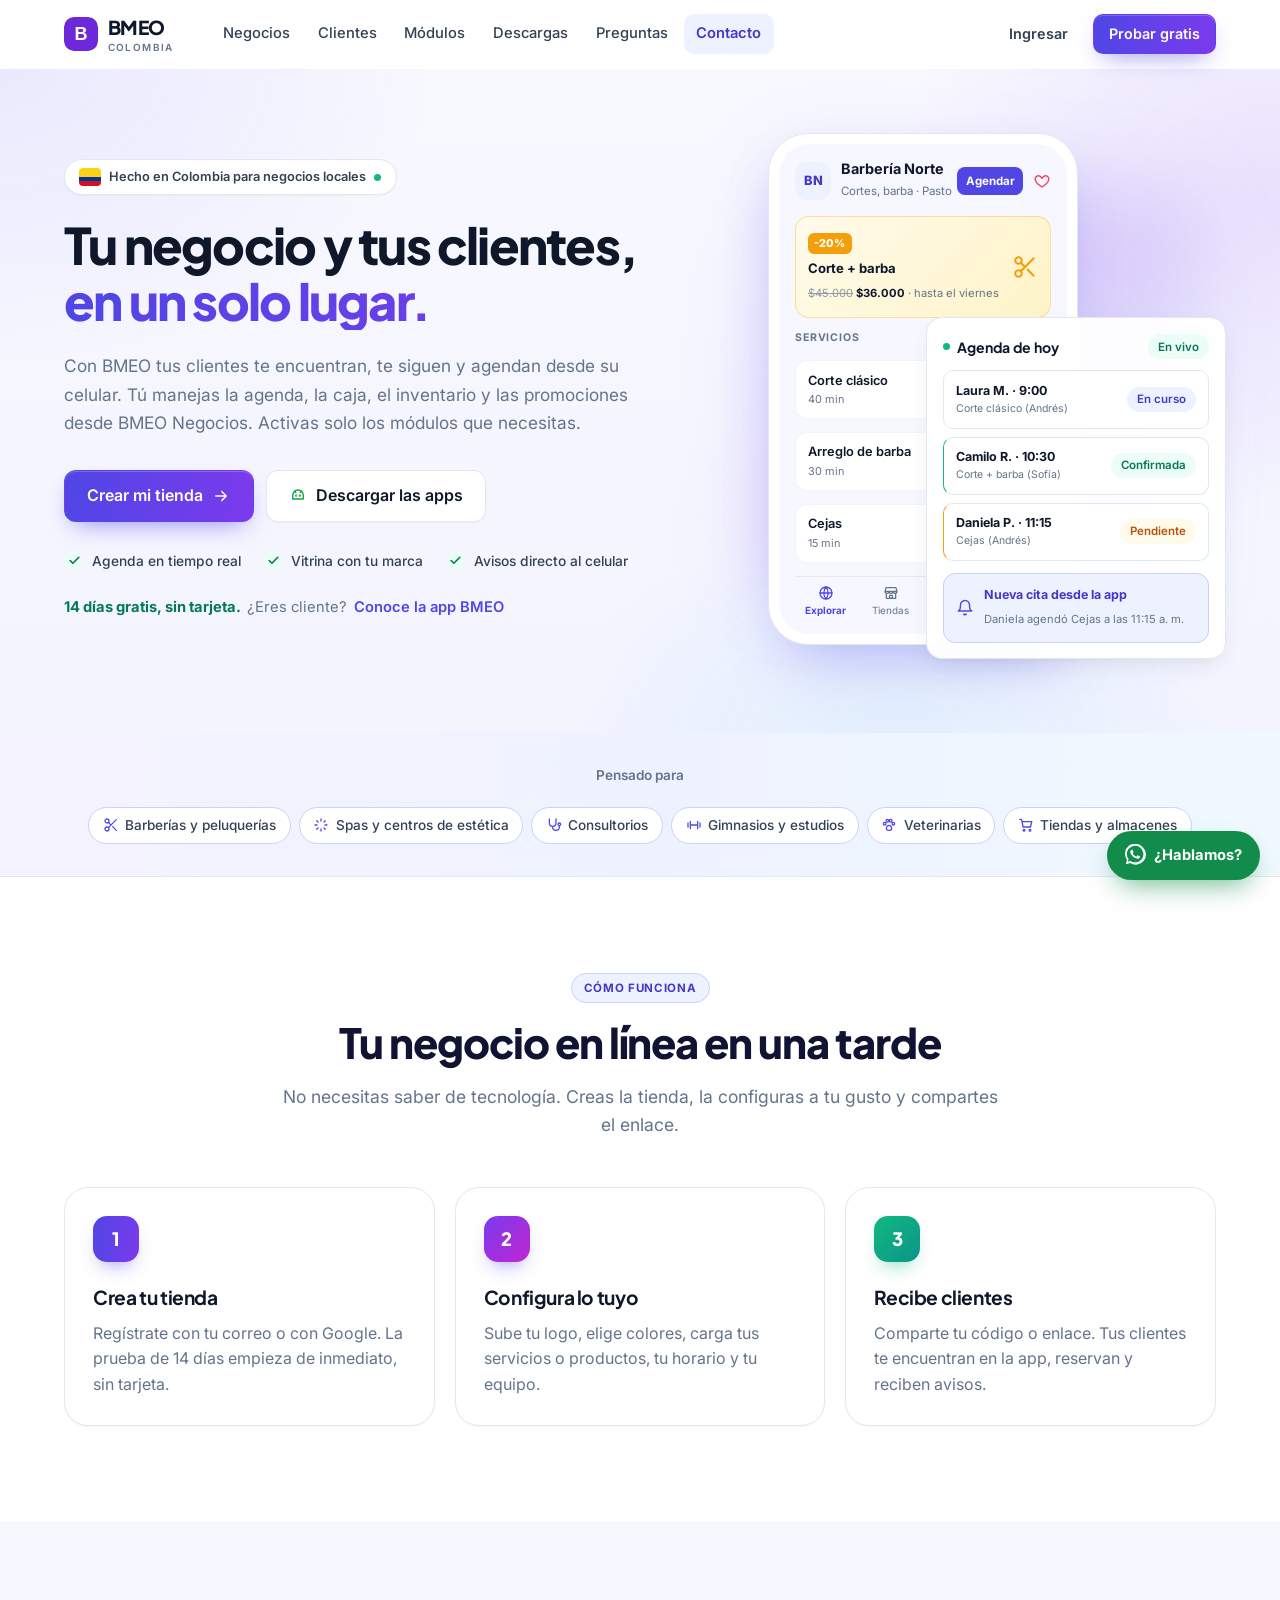
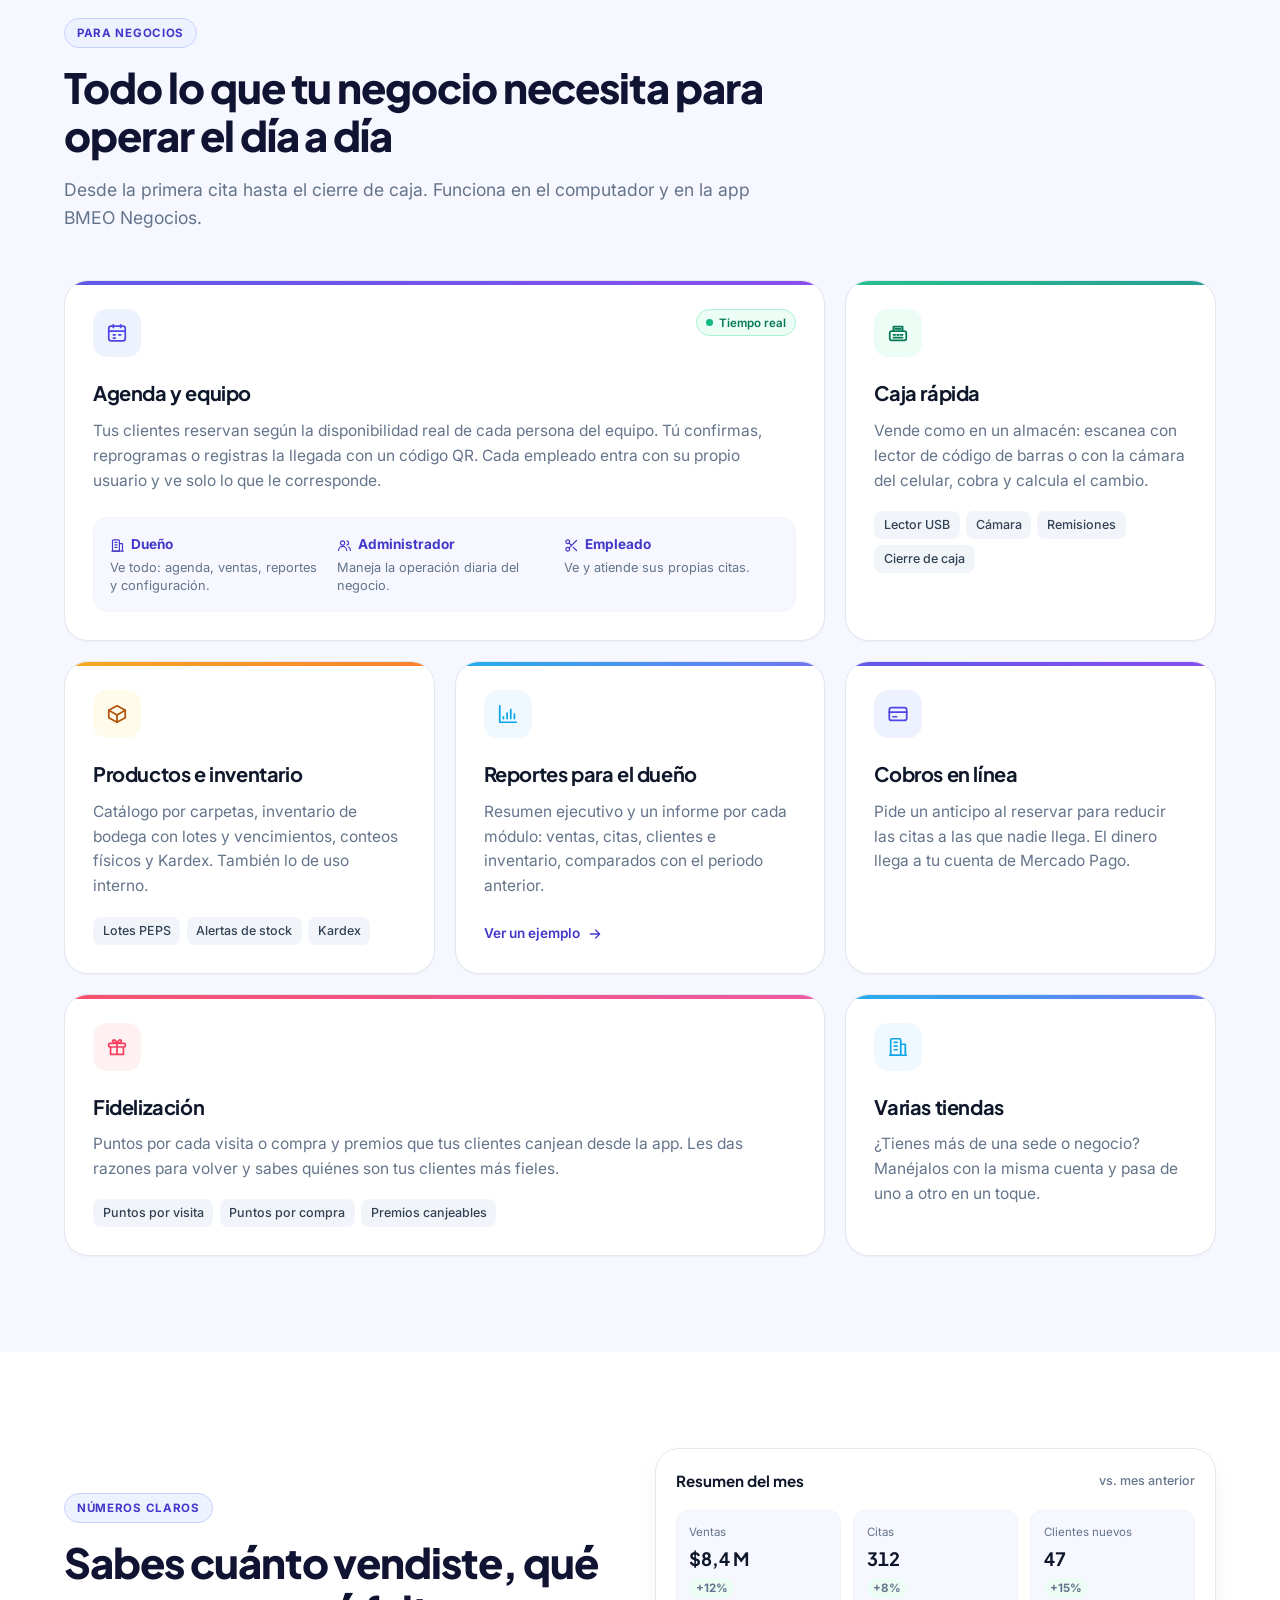
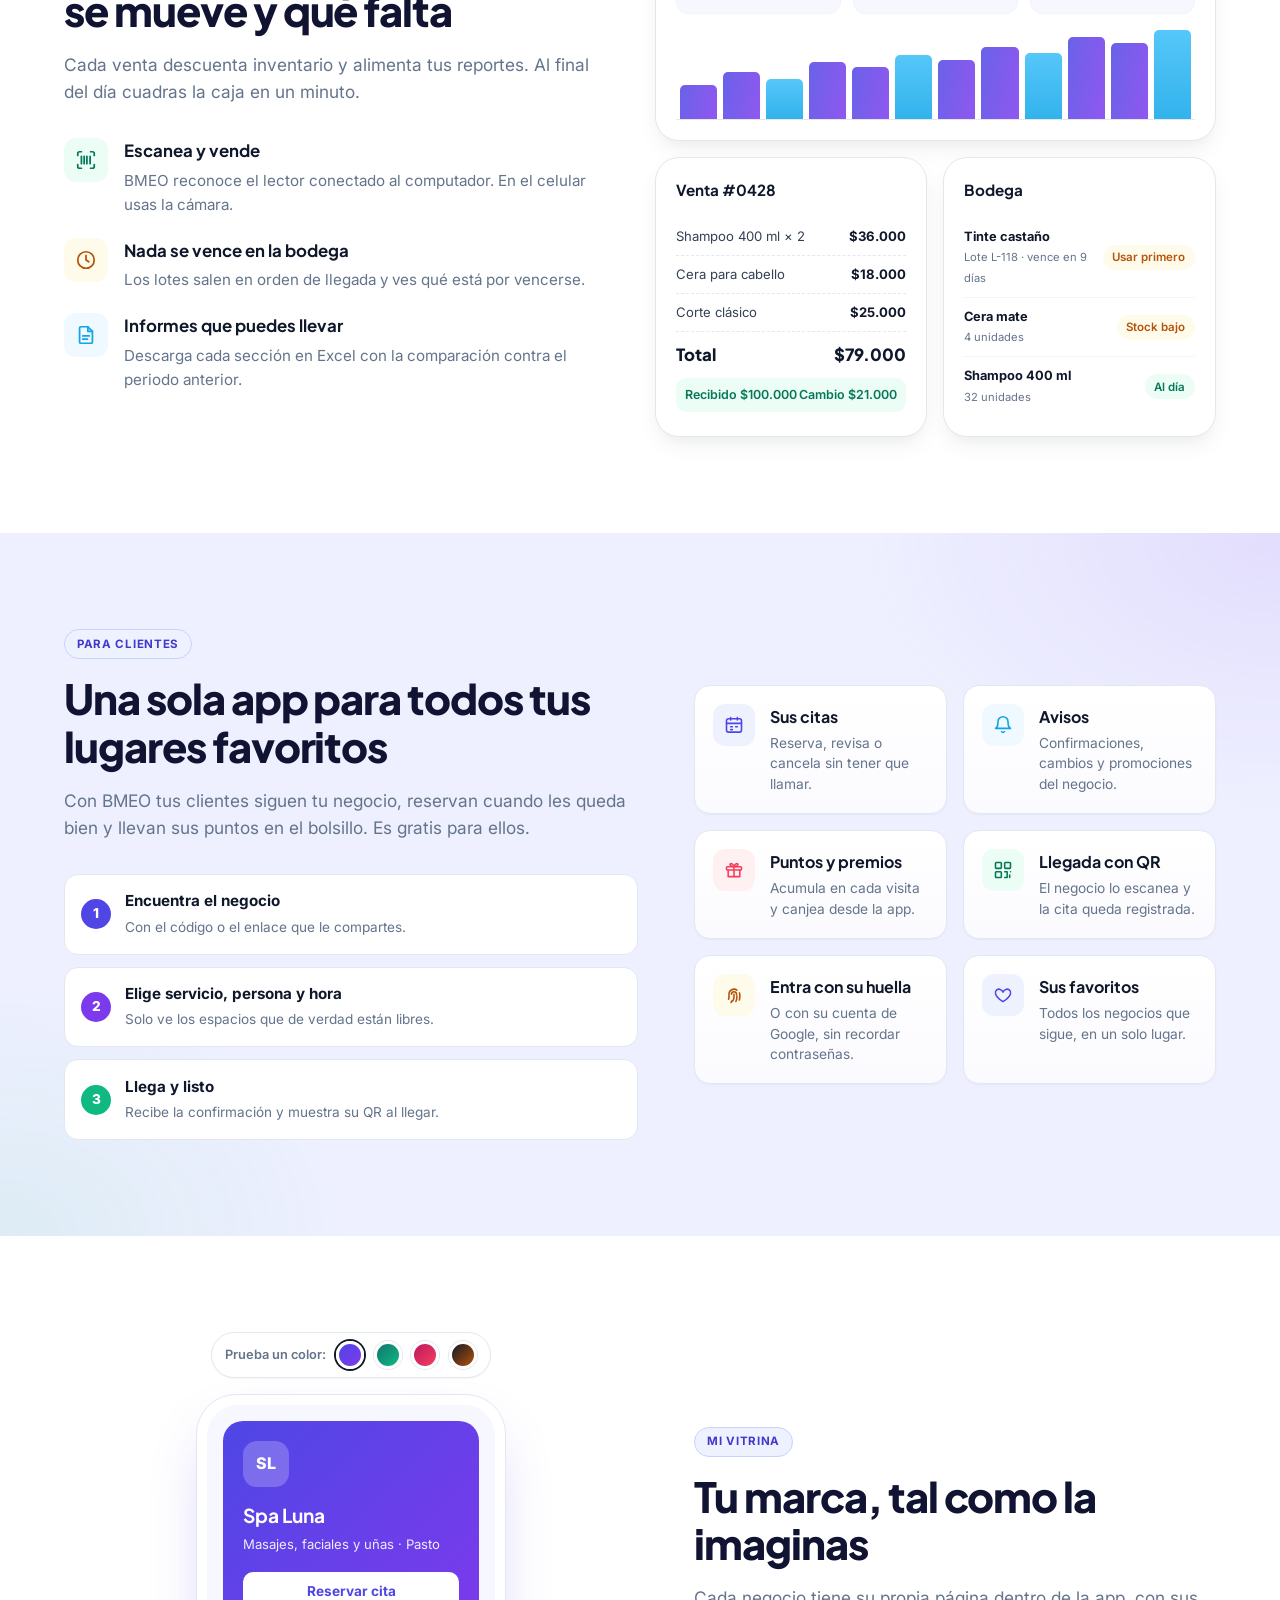
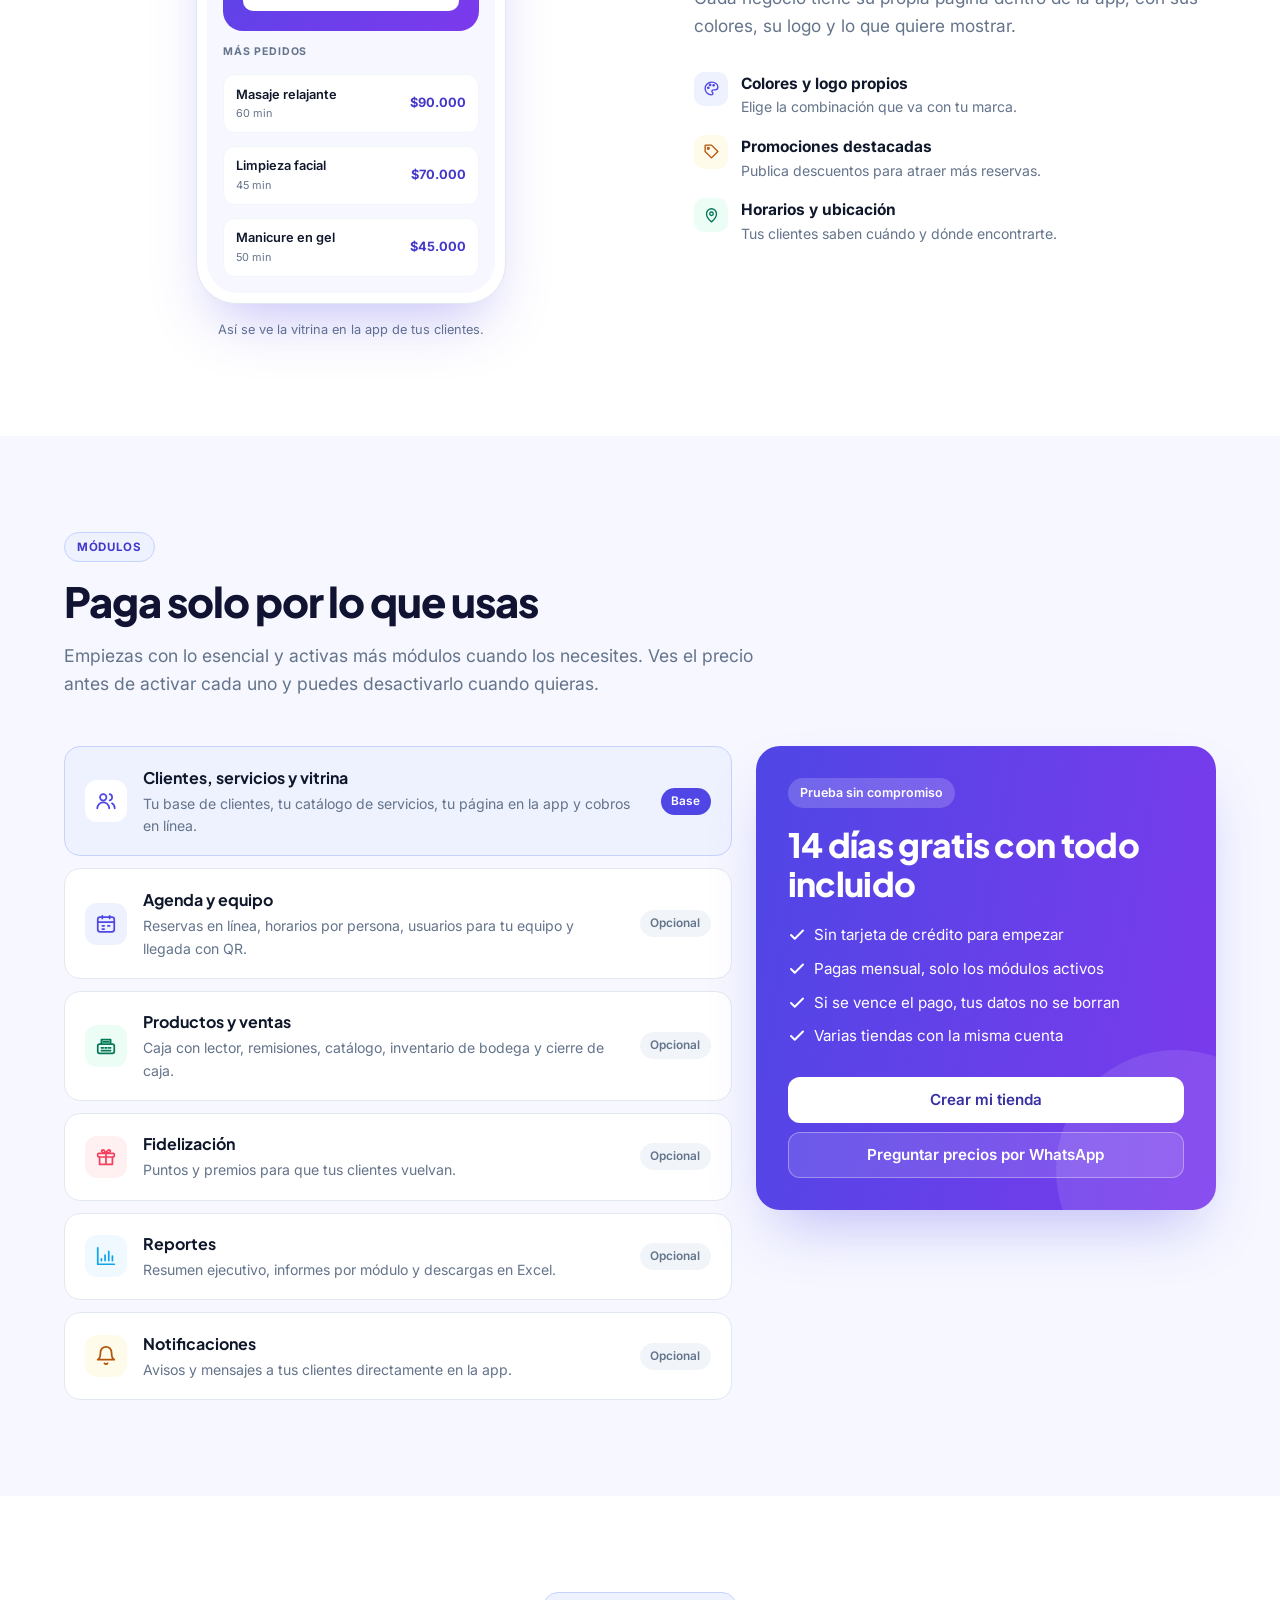
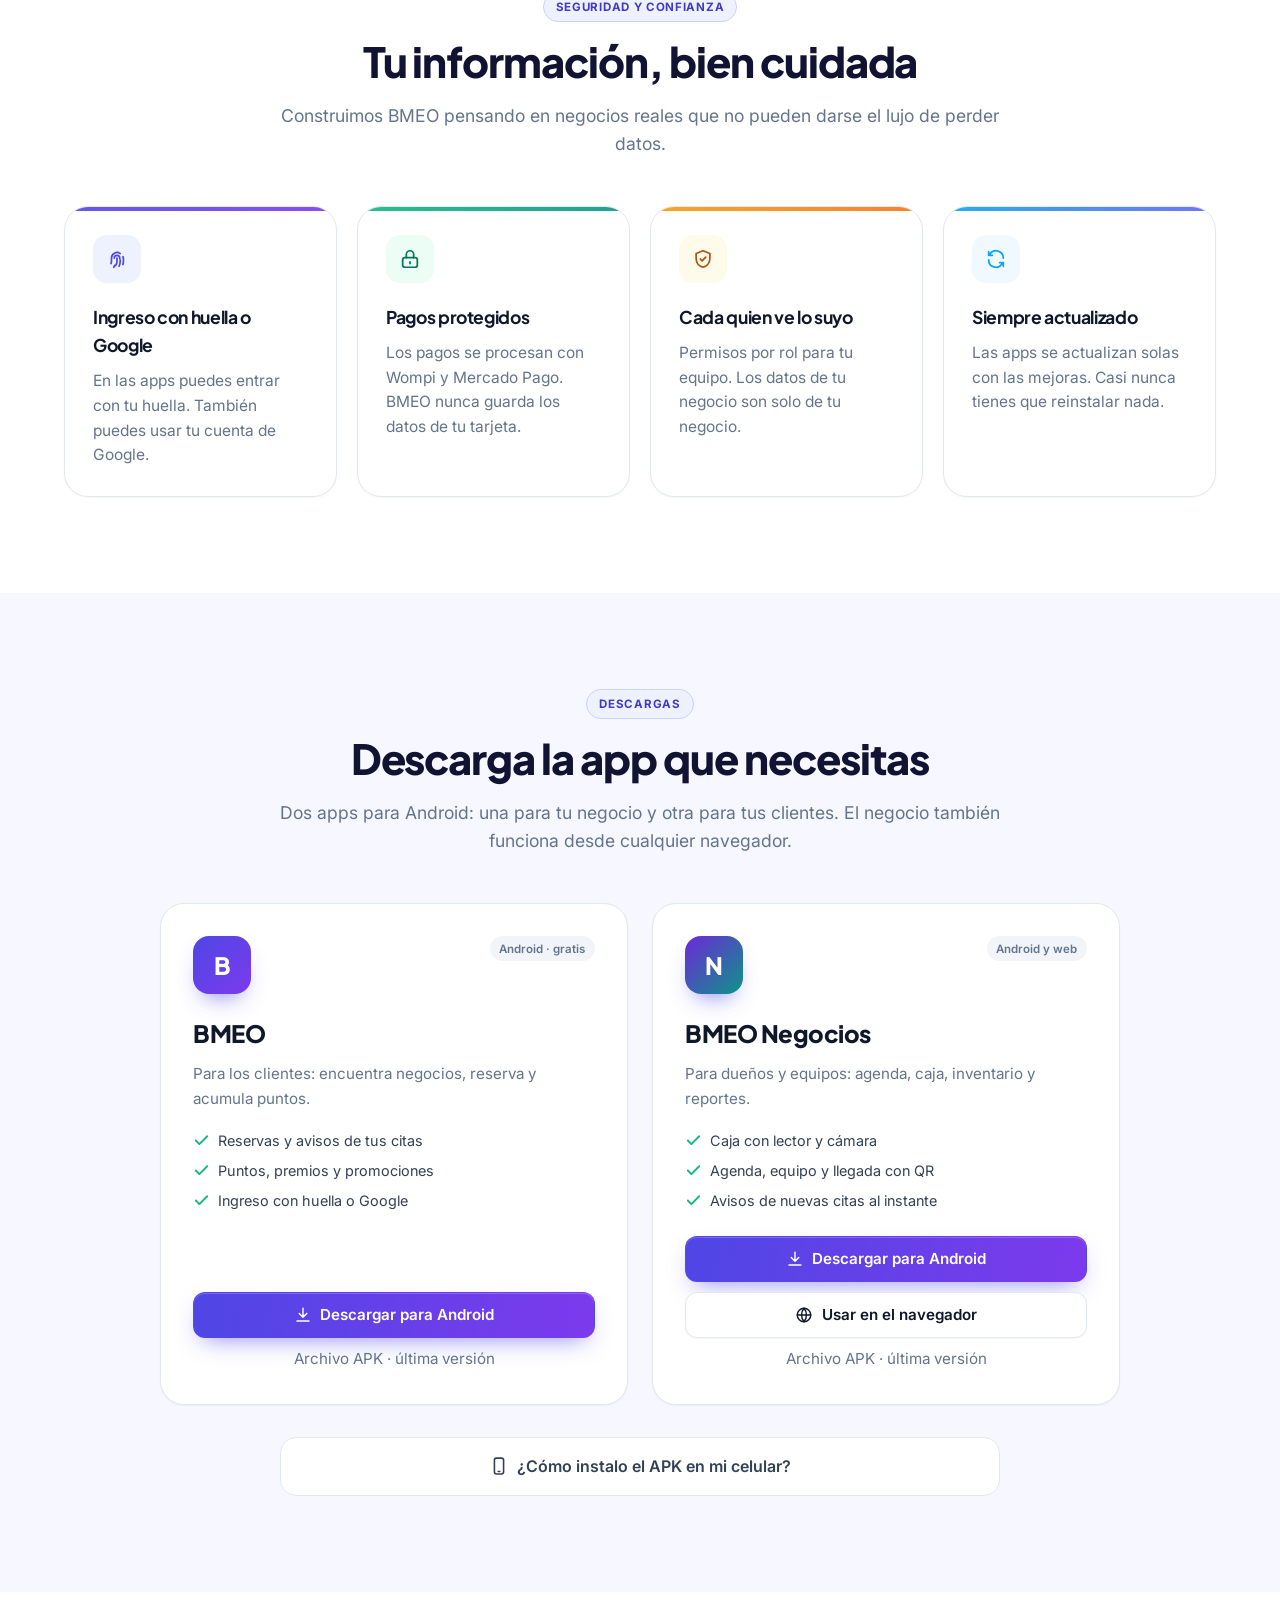
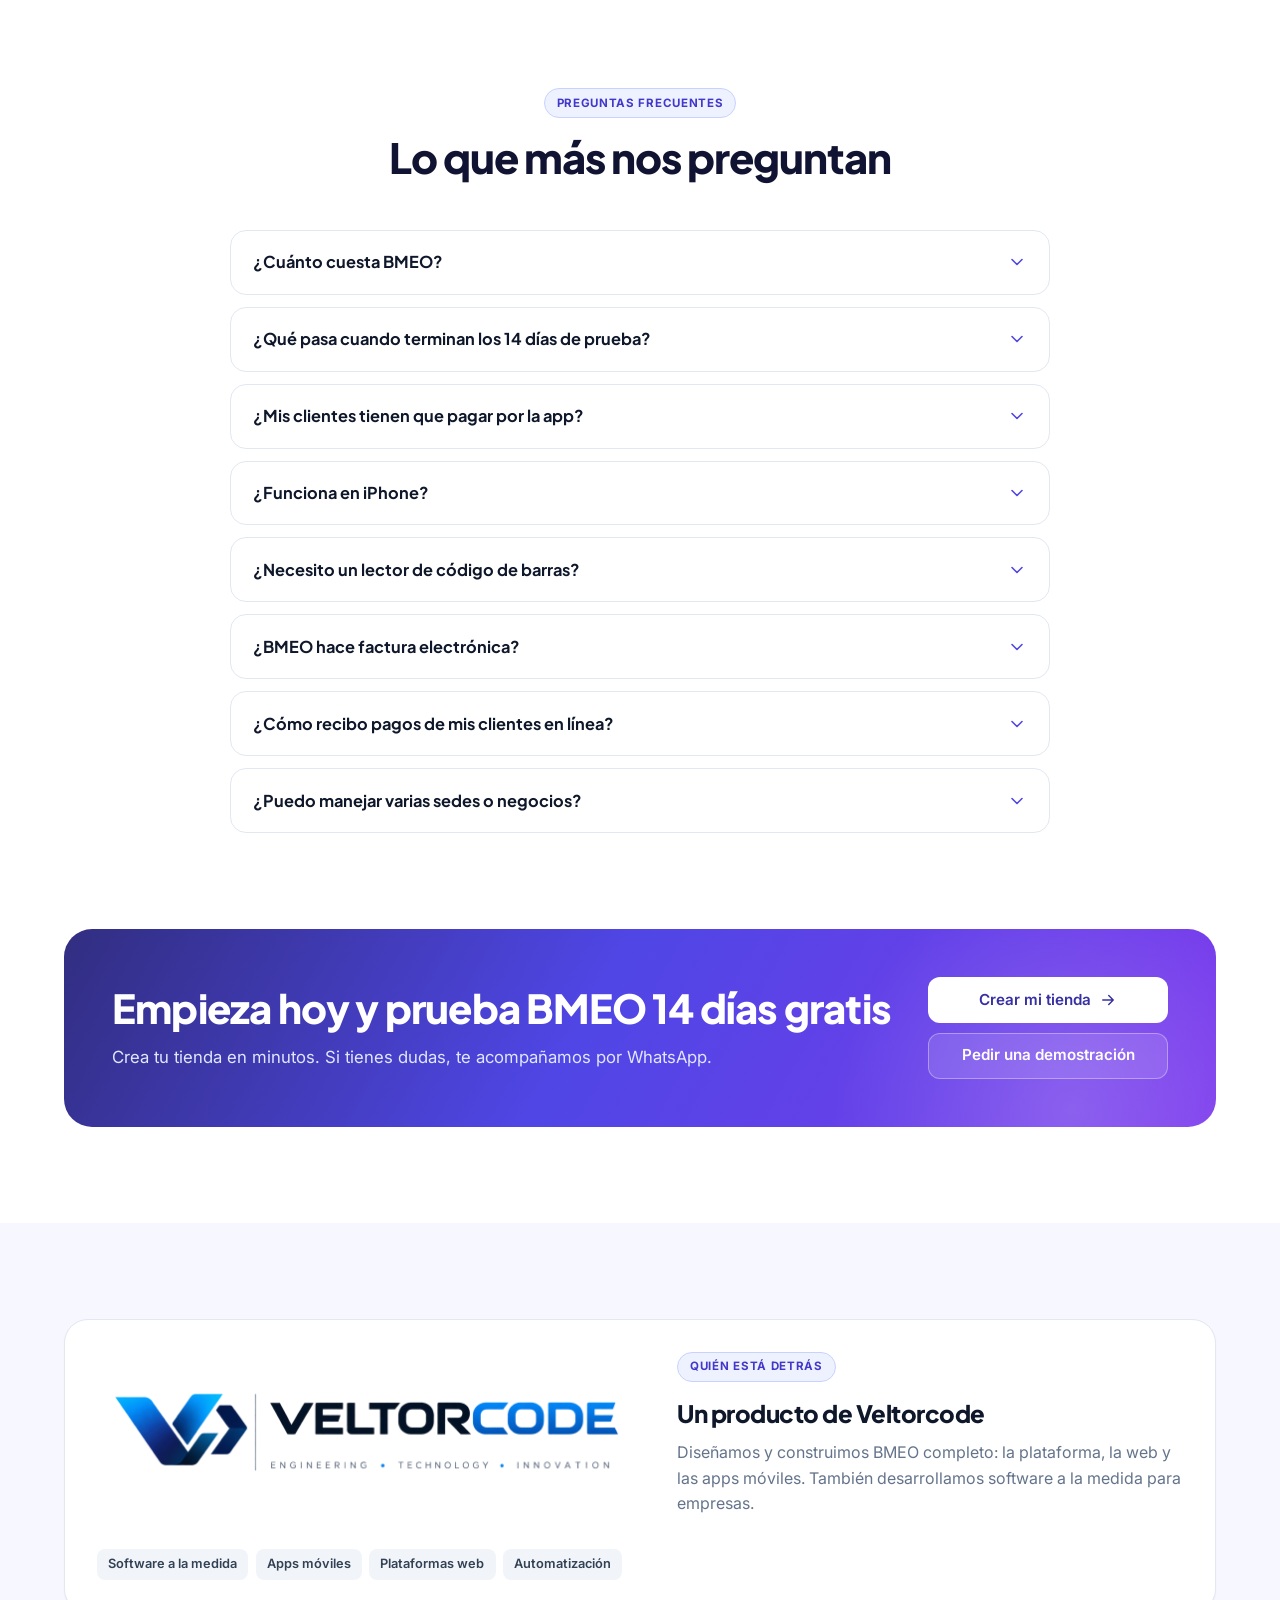
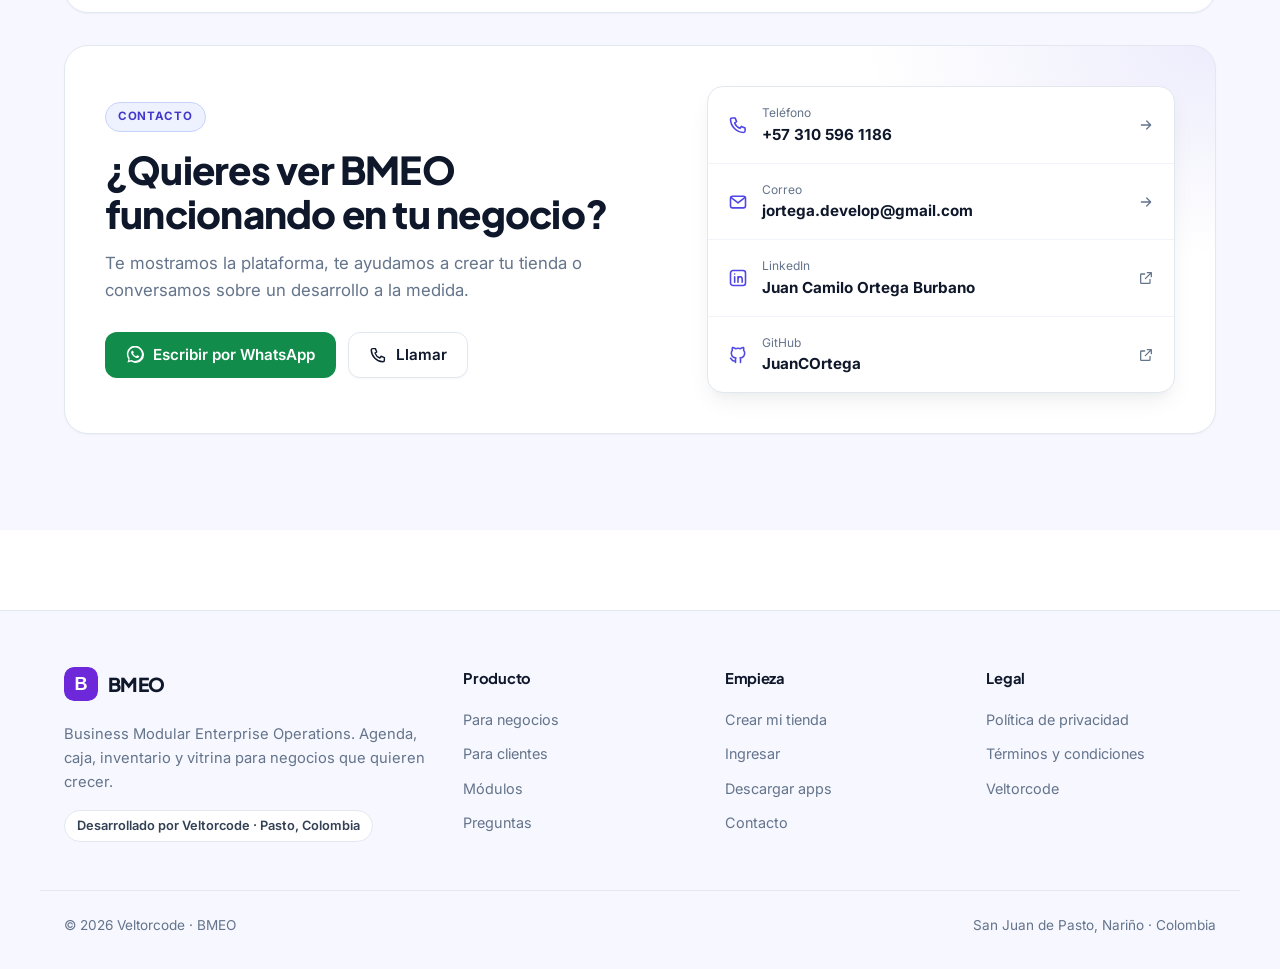
==== commit a8041fda: "Sitio siempre en modo claro, hero con la marca BMEO y logo de Veltorcode más grande Co-Authored-By: " ====
--- a/index.html
+++ b/index.html
@@ -70,6 +70,9 @@
         <symbol id="i-github" viewBox="0 0 24 24"><path d="M9 19c-4.3 1.4-4.3-2.5-6-3m12 5v-3.5c0-1 .1-1.4-.5-2 2.8-.3 5.5-1.4 5.5-6a4.6 4.6 0 0 0-1.3-3.2 4.2 4.2 0 0 0-.1-3.2s-1.1-.3-3.5 1.3a12.3 12.3 0 0 0-6.2 0C6.5 2.8 5.4 3.1 5.4 3.1a4.2 4.2 0 0 0-.1 3.2A4.6 4.6 0 0 0 4 9.5c0 4.6 2.7 5.7 5.5 6-.6.6-.6 1.2-.5 2V21" /></symbol>
         <symbol id="i-map" viewBox="0 0 24 24"><path d="M12 21s-7-5.6-7-11.5a7 7 0 0 1 14 0C19 15.4 12 21 12 21z" /><circle cx="12" cy="9.5" r="2.5" /></symbol>
         <symbol id="i-tag" viewBox="0 0 24 24"><path d="M3 12V4a1 1 0 0 1 1-1h8l9 9-9 9-9-9z" /><circle cx="7.5" cy="7.5" r="1.3" /></symbol>
+        <symbol id="i-android" viewBox="0 0 24 24"><path d="M5 16V11a7 7 0 0 1 14 0v5H5zM7.5 5 9 7.5M16.5 5 15 7.5" /><circle cx="9.5" cy="11.5" r=".6" /><circle cx="14.5" cy="11.5" r=".6" /></symbol>
+        <symbol id="i-store" viewBox="0 0 24 24"><path d="M3 9.5 4.6 4h14.8L21 9.5M3 9.5h18M3 9.5a3 3 0 0 0 6 0 3 3 0 0 0 6 0 3 3 0 0 0 6 0M5 12.5V20h14v-7.5M10 20v-4.5h4V20" /></symbol>
+        <symbol id="i-user" viewBox="0 0 24 24"><circle cx="12" cy="8" r="4" /><path d="M4 21a8 8 0 0 1 16 0" /></symbol>
         <symbol id="i-wa" viewBox="0 0 24 24"><path stroke="none" fill="currentColor" d="M20.5 3.5A11 11 0 003.3 17.2L2 22l4.9-1.3A11 11 0 0020.5 3.5zM12 20a8.9 8.9 0 01-4.6-1.3l-.3-.2-2.9.8.8-2.8-.2-.3A9 9 0 1112 20zm4.9-6.7c-.3-.1-1.6-.8-1.8-.9-.3-.1-.4-.1-.6.1l-.8 1c-.2.2-.3.2-.6.1a7.3 7.3 0 01-3.6-3.2c-.3-.5.3-.4.8-1.4.1-.2 0-.3 0-.4l-.8-2c-.2-.5-.4-.4-.6-.4h-.5a1 1 0 00-.7.3 3 3 0 00-.9 2.2 5.2 5.2 0 001.1 2.7 11.8 11.8 0 004.5 4c1.7.7 2.3.8 3.2.6a2.7 2.7 0 001.8-1.2 2.2 2.2 0 00.1-1.2c0-.1-.2-.2-.5-.3z" /></symbol>
       </defs>
     </svg>
@@ -80,7 +83,7 @@
       <div class="container nav">
         <a href="#inicio" class="brand" aria-label="BMEO, ir al inicio">
           <img src="assets/bmeo-logo.svg" alt="" width="34" height="34" />
-          <span>BMEO<small>Negocios conectados</small></span>
+          <span>BMEO<small>Colombia</small></span>
         </a>
 
         <nav class="main-nav" id="menu" aria-label="Navegación principal" data-menu>
@@ -111,24 +114,24 @@
       <section id="inicio" class="hero">
         <div class="container hero-grid">
           <div class="hero-copy">
-            <span class="hero-badge"><i class="dot-live" aria-hidden="true"></i> Hecho en Colombia para negocios locales</span>
+            <span class="hero-badge"><span class="flag">CO</span> Hecho en Colombia para negocios locales <i class="dot-live" aria-hidden="true"></i></span>
             <h1>Tu negocio y tus clientes, <span class="text-gradient">en un solo lugar.</span></h1>
             <p class="lead">
-              Agenda en línea, caja con lector de código de barras, inventario, reportes y una vitrina con tu marca.
-              Tus clientes reservan desde su propia app. Activas solo lo que necesitas.
+              Con BMEO tus clientes te encuentran, te siguen y agendan desde su celular. Tú manejas la agenda, la caja, el
+              inventario y las promociones desde BMEO Negocios. Activas solo los módulos que necesitas.
             </p>
             <div class="hero-actions">
               <a class="button button-primary" href="https://bmeo.onrender.com/register" target="_blank" rel="noopener">
-                Crear mi tienda gratis <svg class="icon"><use href="#i-arrow" /></svg>
+                Crear mi tienda <svg class="icon"><use href="#i-arrow" /></svg>
               </a>
-              <a class="button button-secondary" href="#como-funciona">Ver cómo funciona</a>
+              <a class="button button-secondary" href="#descargas"><svg class="icon icon-android"><use href="#i-android" /></svg> Descargar las apps</a>
             </div>
             <ul class="hero-checks">
-              <li><span class="check-dot"><svg class="icon"><use href="#i-check" /></svg></span>14 días de prueba</li>
-              <li><span class="check-dot"><svg class="icon"><use href="#i-check" /></svg></span>Sin tarjeta para empezar</li>
-              <li><span class="check-dot"><svg class="icon"><use href="#i-check" /></svg></span>Web y Android</li>
+              <li><span class="check-dot"><svg class="icon"><use href="#i-check" /></svg></span>Agenda en tiempo real</li>
+              <li><span class="check-dot"><svg class="icon"><use href="#i-check" /></svg></span>Vitrina con tu marca</li>
+              <li><span class="check-dot"><svg class="icon"><use href="#i-check" /></svg></span>Avisos directo al celular</li>
             </ul>
-            <p class="hero-client">¿Eres cliente de un negocio? <a href="#clientes">Así funciona la app BMEO</a></p>
+            <p class="hero-client"><strong>14 días gratis, sin tarjeta.</strong> ¿Eres cliente? <a href="#clientes">Conoce la app BMEO</a></p>
           </div>
 
           <div class="hero-visual" aria-hidden="true">
@@ -136,38 +139,42 @@
               <div class="phone-screen">
                 <div class="sf-head">
                   <span class="sf-logo">BN</span>
-                  <div><strong>Barbería Norte</strong><small>Abierto · cierra 8:00 p. m.</small></div>
-                  <span class="mini-btn">Seguir</span>
+                  <div><strong>Barbería Norte</strong><small>Cortes, barba · Pasto</small></div>
+                  <span class="mini-btn">Agendar</span>
+                  <svg class="icon sf-heart"><use href="#i-heart" /></svg>
                 </div>
                 <div class="sf-promo">
-                  <span class="off">-20%</span>
-                  <div><strong>Corte + barba</strong><small><s>$35.000</s> <b>$28.000</b> · hasta el viernes</small></div>
+                  <div>
+                    <span class="off">-20%</span>
+                    <strong>Corte + barba</strong>
+                    <small><s>$45.000</s> <b>$36.000</b> · hasta el viernes</small>
+                  </div>
+                  <svg class="icon sf-promo-ic"><use href="#i-scissors" /></svg>
                 </div>
                 <span class="sf-label">Servicios</span>
-                <div class="sf-service"><span>Corte clásico<small>45 min</small></span><b>$25.000</b></div>
+                <div class="sf-service"><span>Corte clásico<small>40 min</small></span><b>$25.000</b></div>
                 <div class="sf-service"><span>Arreglo de barba<small>30 min</small></span><b>$15.000</b></div>
                 <div class="sf-service"><span>Cejas<small>15 min</small></span><b>$8.000</b></div>
-                <div class="sf-tabbar"><span class="active">Inicio</span><span>Citas</span><span>Puntos</span><span>Cuenta</span></div>
-              </div>
-            </div>
-
-            <div class="float-card toast-card">
-              <span class="toast-icon"><svg class="icon"><use href="#i-bell" /></svg></span>
-              <div><strong>Nueva cita reservada</strong><small>Andrés · hoy 3:30 p. m.</small></div>
+                <div class="sf-tabbar">
+                  <span class="active"><svg class="icon"><use href="#i-globe" /></svg>Explorar</span>
+                  <span><svg class="icon"><use href="#i-store" /></svg>Tiendas</span>
+                  <span><svg class="icon"><use href="#i-calendar" /></svg>Citas</span>
+                  <span><svg class="icon"><use href="#i-user" /></svg>Cuenta</span>
+                </div>
+              </div>
             </div>
 
             <div class="float-card agenda-card">
-              <header><strong>Agenda de hoy</strong><span class="chip chip-live"><i></i>En vivo</span></header>
+              <header><strong><i class="dot-live"></i> Agenda de hoy</strong><span class="chip chip-ok">En vivo</span></header>
               <ul>
-                <li class="ok"><time>10:00</time><div><strong>Corte clásico</strong><small>Camila R. · con Juan</small></div><span class="chip chip-ok">Llegó</span></li>
-                <li><time>11:30</time><div><strong>Corte + barba</strong><small>Mateo P. · con Sara</small></div><span class="chip chip-progress">Confirmada</span></li>
-                <li class="pending"><time>3:30</time><div><strong>Arreglo de barba</strong><small>Andrés L. · con Juan</small></div><span class="chip chip-pending">Pendiente</span></li>
+                <li><div><strong>Laura M. · 9:00</strong><small>Corte clásico (Andrés)</small></div><span class="chip chip-progress">En curso</span></li>
+                <li class="ok"><div><strong>Camilo R. · 10:30</strong><small>Corte + barba (Sofía)</small></div><span class="chip chip-ok">Confirmada</span></li>
+                <li class="pending"><div><strong>Daniela P. · 11:15</strong><small>Cejas (Andrés)</small></div><span class="chip chip-pending">Pendiente</span></li>
               </ul>
-            </div>
-
-            <div class="float-card sale-card">
-              <span class="sale-icon"><svg class="icon"><use href="#i-register" /></svg></span>
-              <div><strong>Venta registrada · $62.000</strong><small>3 productos · efectivo</small></div>
+              <div class="agenda-notice">
+                <svg class="icon"><use href="#i-bell" /></svg>
+                <div><strong>Nueva cita desde la app</strong><small>Daniela agendó Cejas a las 11:15 a. m.</small></div>
+              </div>
             </div>
           </div>
         </div>
@@ -653,7 +660,7 @@
       <section id="contacto" class="section section-subtle">
         <div class="container">
           <div id="veltorcode" class="company-card reveal">
-            <img class="company-logo" src="assets/veltorcode-logo.png" alt="Veltorcode" loading="lazy" />
+            <img class="company-logo" src="assets/veltorcode-logo.png" alt="Veltorcode: Engineering, Technology, Innovation" width="2172" height="724" loading="lazy" />
             <div class="company-copy">
               <span class="tag">Quién está detrás</span>
               <h2>Un producto de Veltorcode</h2>
--- a/styles.css
+++ b/styles.css
@@ -1,10 +1,10 @@
-/* BMEO · sitio público. Sistema "Modular Precision": Plus Jakarta Sans para títulos, Inter para texto,
-   índigo-violeta de marca, bordes finos y sombras suaves. Claro y oscuro. */
+/* BMEO · sitio público. Plus Jakarta Sans para títulos, Inter para texto, índigo-violeta de marca,
+   bordes finos y sombras suaves. Siempre en modo claro, con los colores de la marca. */
 
 :root {
   --bg: #ffffff;
-  --bg-subtle: #f8fafc;
-  --bg-tint: #f3f4ff;
+  --bg-subtle: #f6f7ff;
+  --bg-tint: #eef0ff;
   --surface: #ffffff;
   --surface-2: #f1f5f9;
   --text: #0f172a;
@@ -42,38 +42,6 @@
   color-scheme: light;
 }
 
-@media (prefers-color-scheme: dark) {
-  :root {
-    --bg: #0a0f1f;
-    --bg-subtle: #0e1426;
-    --bg-tint: #121933;
-    --surface: #111830;
-    --surface-2: #19223d;
-    --text: #f1f5f9;
-    --text-2: #cbd5e1;
-    --muted: #94a3b8;
-    --border: #232d4a;
-    --border-soft: #1a2240;
-    --primary: #818cf8;
-    --primary-2: #a78bfa;
-    --primary-ink: #c7d2fe;
-    --primary-soft: rgba(129, 140, 248, 0.14);
-    --primary-line: rgba(129, 140, 248, 0.35);
-    --grad: linear-gradient(100deg, #6366f1 0%, #8b5cf6 100%);
-    --emerald-ink: #6ee7b7;
-    --emerald-soft: rgba(16, 185, 129, 0.14);
-    --emerald-line: rgba(16, 185, 129, 0.35);
-    --gold-ink: #fcd34d;
-    --gold-soft: rgba(245, 158, 11, 0.14);
-    --coral-soft: rgba(244, 63, 94, 0.14);
-    --sky-soft: rgba(14, 165, 233, 0.14);
-    --shadow-1: 0 1px 2px rgba(0, 0, 0, 0.3);
-    --shadow-2: 0 10px 25px -5px rgba(0, 0, 0, 0.45);
-    --shadow-3: 0 30px 60px -20px rgba(0, 0, 0, 0.6);
-    color-scheme: dark;
-  }
-}
-
 /* ── Base ─────────────────────────────────────────────────────────── */
 *,
 *::before,
@@ -2406,3 +2374,266 @@
 .agenda-card ul {
   grid-template-columns: minmax(0, 1fr);
 }
+
+/* ══ Hero según la marca BMEO ═══════════════════════════════════════ */
+.hero {
+  padding: 4rem 0 5.5rem;
+  background:
+    radial-gradient(620px 420px at 0% 0%, rgba(99, 102, 241, 0.1), transparent 70%),
+    radial-gradient(560px 460px at 100% 20%, rgba(124, 58, 237, 0.12), transparent 70%),
+    radial-gradient(480px 320px at 70% 100%, rgba(14, 165, 233, 0.08), transparent 70%),
+    linear-gradient(180deg, #f8f8ff 0%, #f3f4ff 100%);
+}
+.hero-grid {
+  grid-template-columns: 1.2fr 1fr;
+}
+.hero-badge {
+  gap: 0.5rem;
+  font-size: 0.8rem;
+}
+.hero-badge .flag {
+  display: grid;
+  place-items: center;
+  width: 22px;
+  height: 18px;
+  border-radius: 4px;
+  background: linear-gradient(180deg, #fcd116 0 50%, #003893 50% 75%, #ce1126 75%);
+  color: transparent;
+  font-size: 0;
+}
+.hero h1 {
+  font-size: clamp(2.3rem, 4.6vw, 3.55rem);
+  line-height: 1.12;
+}
+.hero h1 .text-gradient {
+  display: block;
+}
+.hero .lead {
+  max-width: 36rem;
+  font-size: 1.08rem;
+}
+.hero-checks {
+  font-size: 0.86rem;
+}
+.hero-client strong {
+  color: var(--emerald-ink);
+}
+.icon-android {
+  color: #16a34a;
+}
+.hero-visual {
+  min-height: 500px;
+  padding-top: 0;
+  justify-content: flex-start;
+  padding-left: 2rem;
+}
+.hero-visual::before {
+  background: linear-gradient(135deg, rgba(99, 102, 241, 0.22), rgba(124, 58, 237, 0.16), rgba(14, 165, 233, 0.14));
+}
+.phone {
+  width: 300px;
+}
+.sf-head .mini-btn {
+  margin-left: auto;
+}
+.sf-heart {
+  width: 18px;
+  height: 18px;
+  color: var(--coral);
+}
+.sf-promo {
+  justify-content: space-between;
+  background: linear-gradient(135deg, #fffbeb, #fef3c7);
+}
+.sf-promo .off {
+  display: inline-block;
+  margin-bottom: 0.25rem;
+}
+.sf-promo-ic {
+  width: 26px;
+  height: 26px;
+  color: var(--gold);
+}
+.sf-tabbar span {
+  display: grid;
+  justify-items: center;
+  gap: 2px;
+}
+.sf-tabbar .icon {
+  width: 16px;
+  height: 16px;
+}
+.agenda-card {
+  width: 300px;
+  padding: 1rem;
+}
+.agenda-card header strong {
+  display: inline-flex;
+  align-items: center;
+  gap: 0.45rem;
+}
+.agenda-card li {
+  border-left: 0;
+  background: var(--surface);
+  border: 1px solid var(--border);
+  padding: 0.6rem 0.75rem;
+}
+.agenda-card li strong {
+  font-size: 0.78rem;
+}
+.agenda-notice {
+  display: flex;
+  align-items: center;
+  gap: 0.6rem;
+  margin-top: 0.75rem;
+  padding: 0.7rem 0.8rem;
+  border-radius: 12px;
+  background: var(--primary-soft);
+  border: 1px solid var(--primary-line);
+}
+.agenda-notice .icon {
+  width: 18px;
+  height: 18px;
+  color: var(--primary);
+}
+.agenda-notice strong {
+  display: block;
+  font-size: 0.78rem;
+  color: var(--primary-ink);
+}
+.agenda-notice small {
+  font-size: 0.7rem;
+  color: var(--muted);
+}
+@media (min-width: 961px) {
+  .agenda-card {
+    width: 300px;
+    right: -2%;
+    top: 36%;
+  }
+}
+@media (max-width: 960px) {
+  .hero-visual {
+    padding-left: 0;
+    justify-content: center;
+  }
+  .hero h1 .text-gradient {
+    display: inline;
+  }
+}
+
+/* ══ Más color en las secciones ═════════════════════════════════════ */
+.section-head h2,
+.split-copy h2 {
+  color: #111332;
+}
+.card {
+  overflow: hidden;
+}
+.card::before {
+  content: "";
+  position: absolute;
+  inset: 0 0 auto 0;
+  height: 4px;
+  background: var(--accent, var(--grad));
+  opacity: 0.9;
+}
+.card:has(.ic-emerald) { --accent: linear-gradient(90deg, #10b981, #0d9488); }
+.card:has(.ic-gold) { --accent: linear-gradient(90deg, #f59e0b, #f97316); }
+.card:has(.ic-sky) { --accent: linear-gradient(90deg, #0ea5e9, #6366f1); }
+.card:has(.ic-coral) { --accent: linear-gradient(90deg, #f43f5e, #ec4899); }
+.audience {
+  background: linear-gradient(90deg, #f5f3ff, #eef2ff, #f0f9ff);
+}
+.audience li {
+  border-color: var(--primary-line);
+}
+.step-card:nth-child(2) .step-num {
+  background: linear-gradient(135deg, #7c3aed, #c026d3);
+}
+.mini-card {
+  background: linear-gradient(180deg, #ffffff, #fbfbff);
+}
+.section-tint {
+  background:
+    radial-gradient(600px 400px at 100% 0%, rgba(124, 58, 237, 0.1), transparent 70%),
+    radial-gradient(500px 360px at 0% 100%, rgba(16, 185, 129, 0.08), transparent 70%),
+    var(--bg-tint);
+}
+.final-cta {
+  background: linear-gradient(120deg, #312e81 0%, #4f46e5 45%, #7c3aed 100%);
+}
+.final-cta::before {
+  background: radial-gradient(circle, rgba(255, 255, 255, 0.18), transparent 65%);
+}
+.final-cta p {
+  color: #e0e7ff;
+}
+.dl-icon {
+  background: linear-gradient(135deg, #4f46e5, #7c3aed);
+}
+
+/* ══ Veltorcode con el logo más grande ══════════════════════════════ */
+.company-card {
+  grid-template-columns: minmax(0, 420px) 1fr;
+  gap: 2rem 2.5rem;
+}
+.company-logo {
+  width: 100%;
+  height: auto;
+  aspect-ratio: 2172 / 400;
+  object-fit: cover;
+  object-position: 50% 48%;
+  padding: 0;
+  border-radius: 14px;
+}
+.company-pills {
+  grid-column: 1 / -1;
+  max-width: none;
+  justify-content: flex-start;
+}
+@media (max-width: 960px) {
+  .company-card {
+    grid-template-columns: 1fr;
+  }
+  .company-logo {
+    max-width: 480px;
+  }
+  .company-pills {
+    justify-content: center;
+  }
+}
+.hero h1 {
+  font-size: clamp(2.2rem, 4vw, 3.15rem);
+}
+.hero-grid {
+  grid-template-columns: 1.3fr 1fr;
+}
+.phone {
+  width: 310px;
+}
+.sf-head strong,
+.sf-head small {
+  white-space: nowrap;
+}
+.sf-head > div {
+  min-width: 0;
+}
+.sf-head .mini-btn {
+  padding: 0.3rem 0.55rem;
+}
+@media (max-width: 960px) {
+  .hero-grid {
+    grid-template-columns: 1fr;
+  }
+}
+@media (max-width: 560px) {
+  .phone {
+    width: min(310px, 88vw);
+  }
+}
+@media (min-width: 961px) {
+  .company-card {
+    grid-template-columns: minmax(0, 540px) 1fr;
+  }
+}
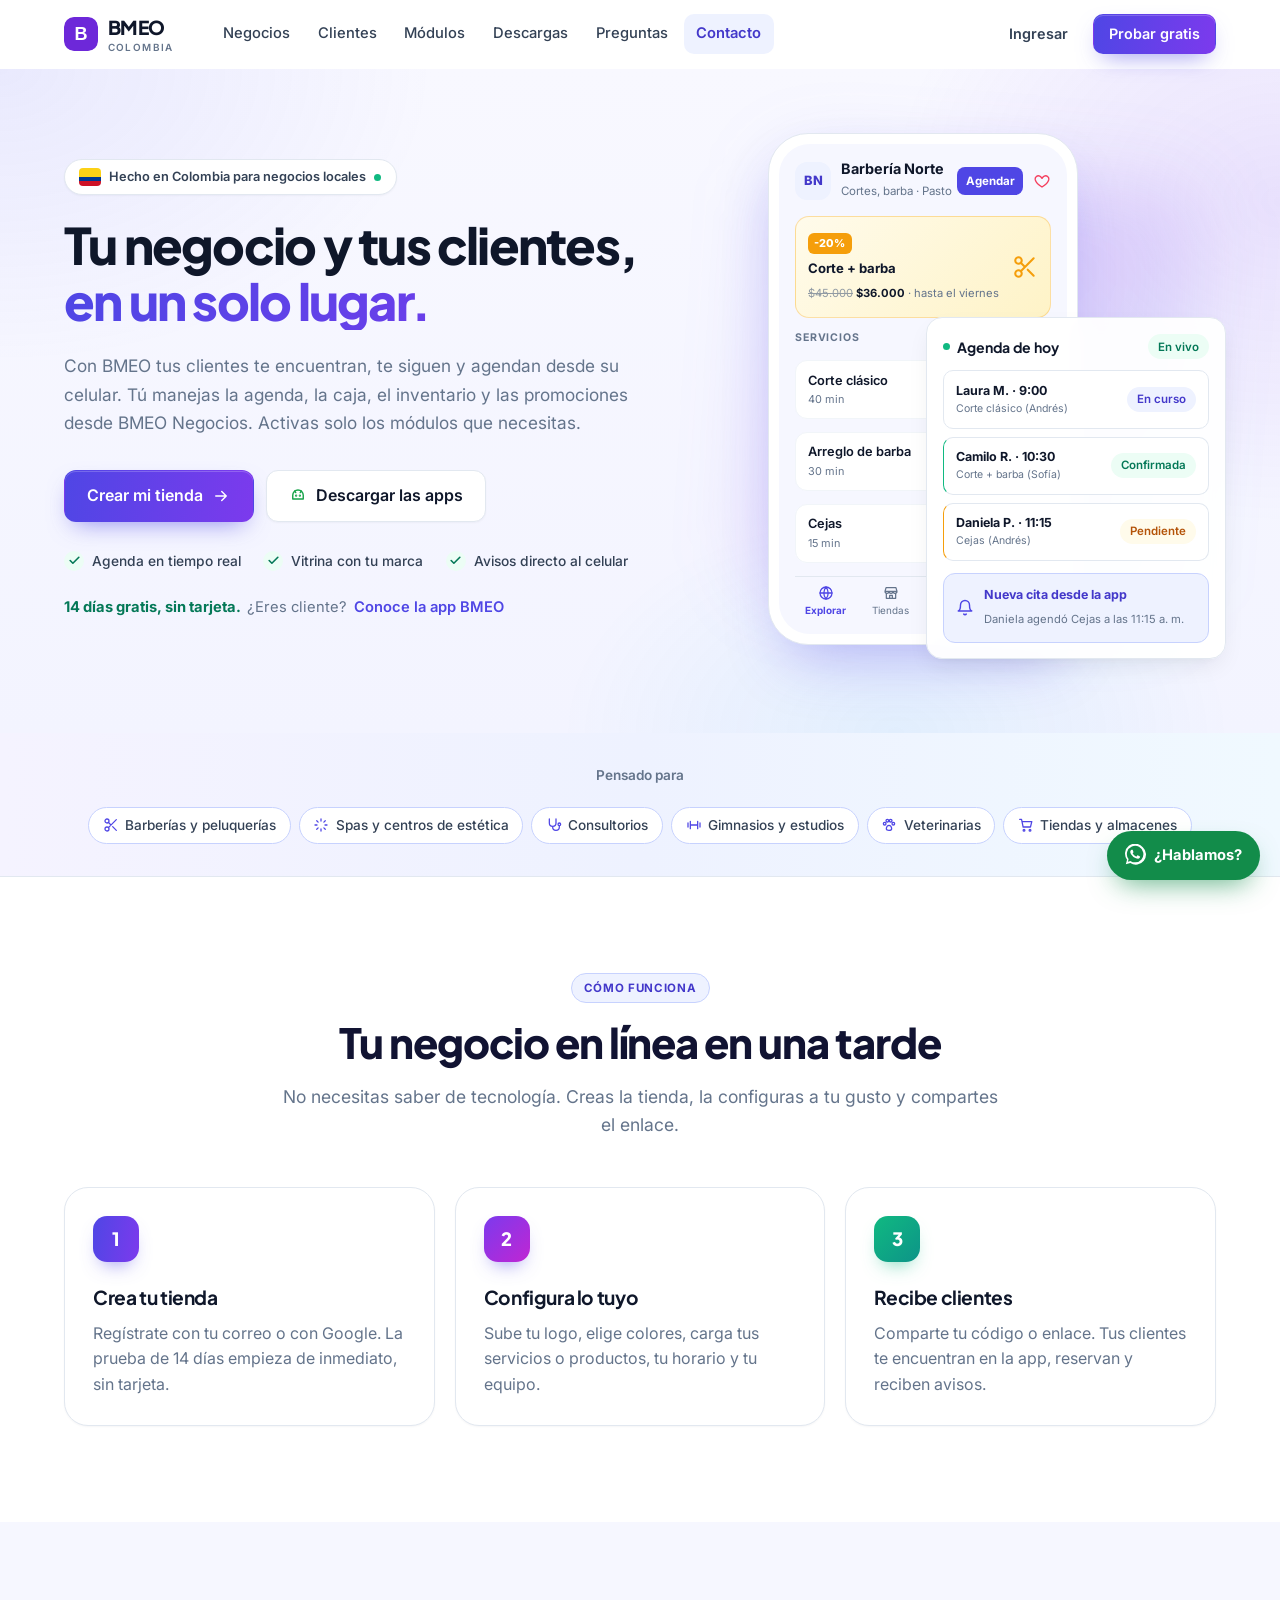
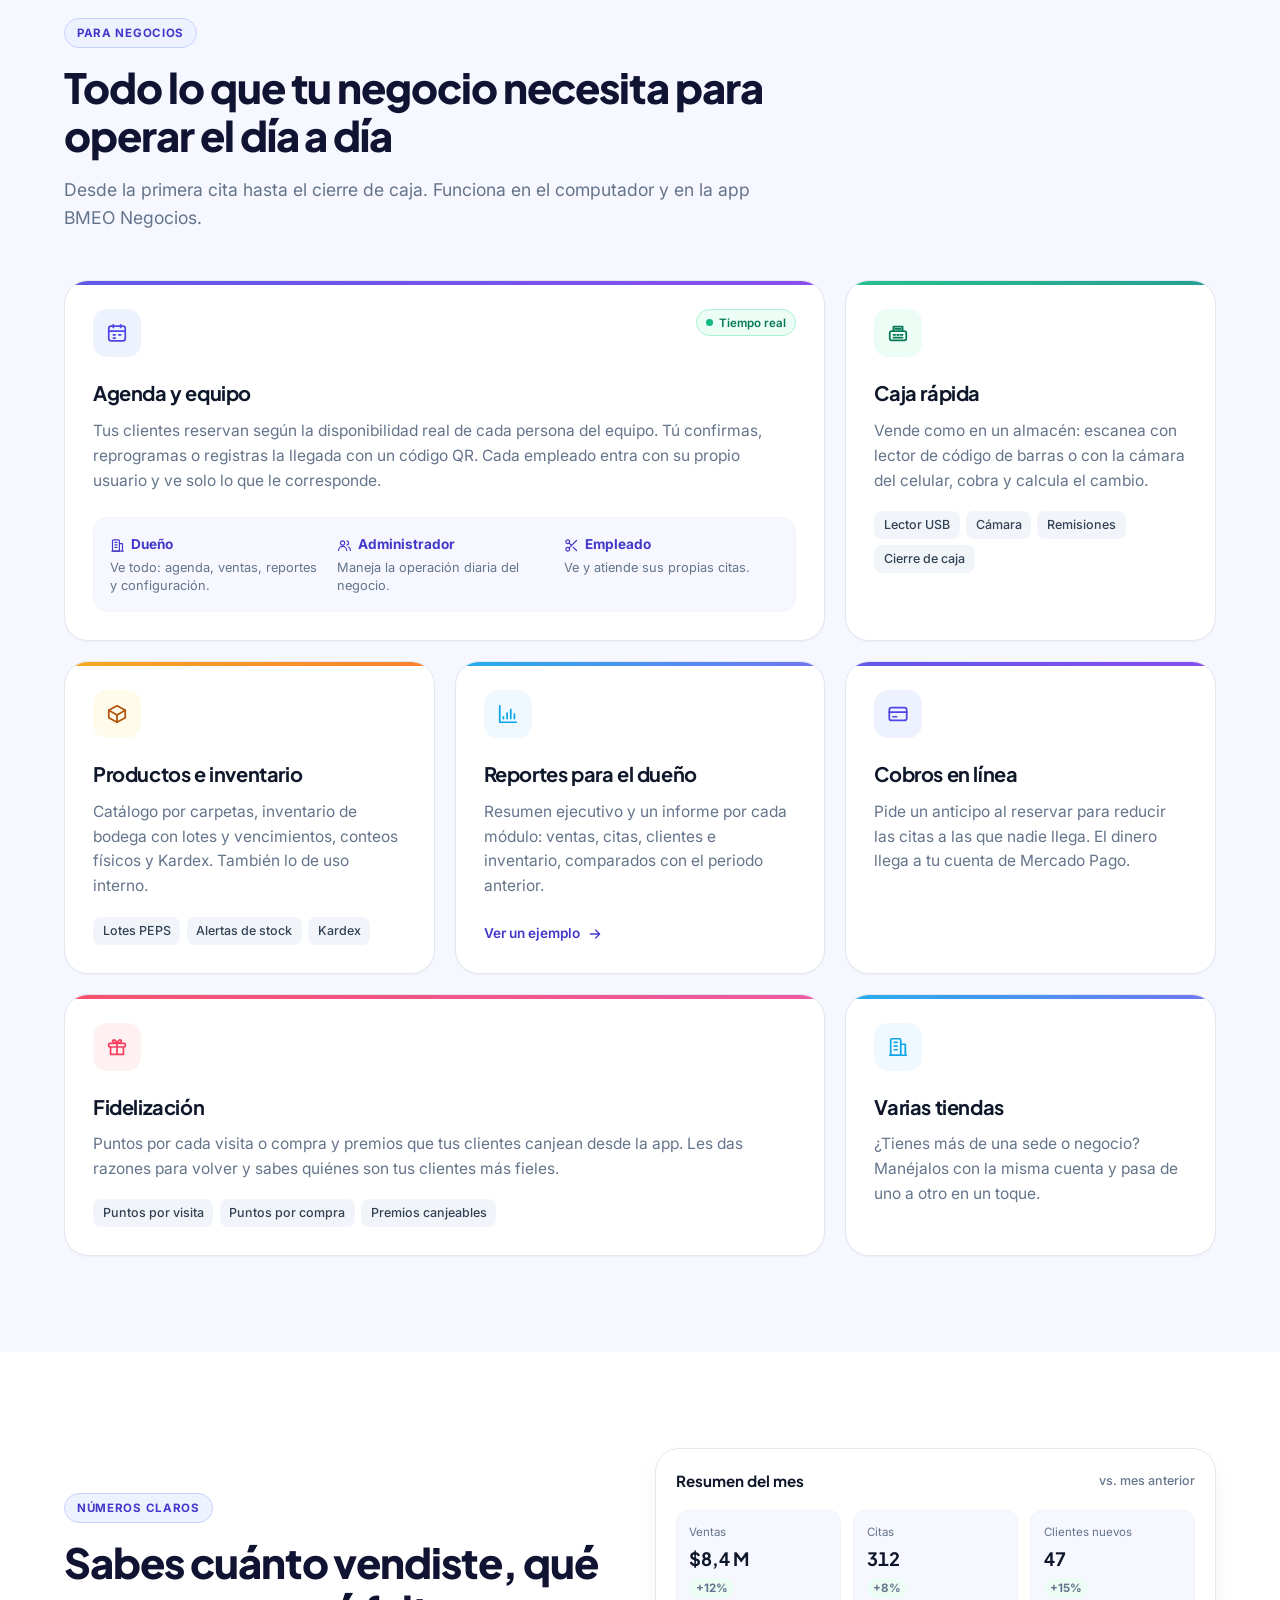
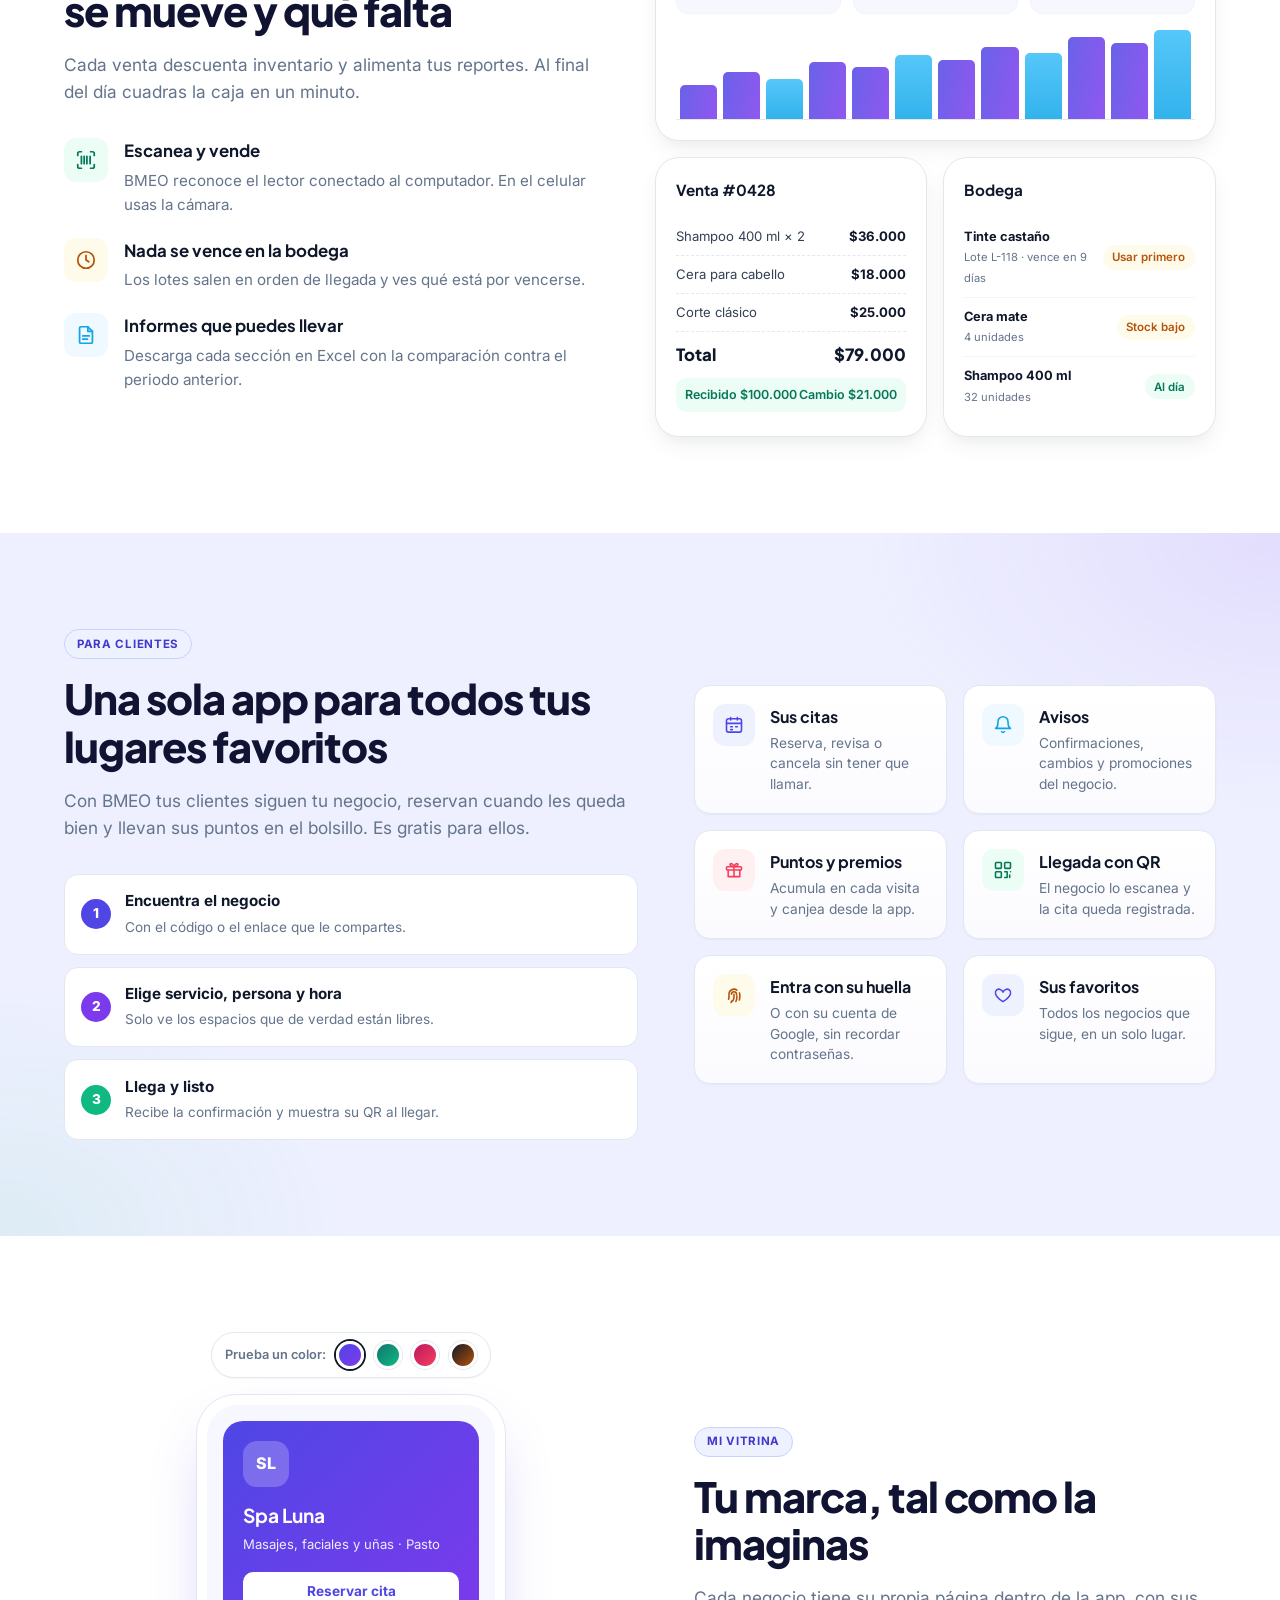
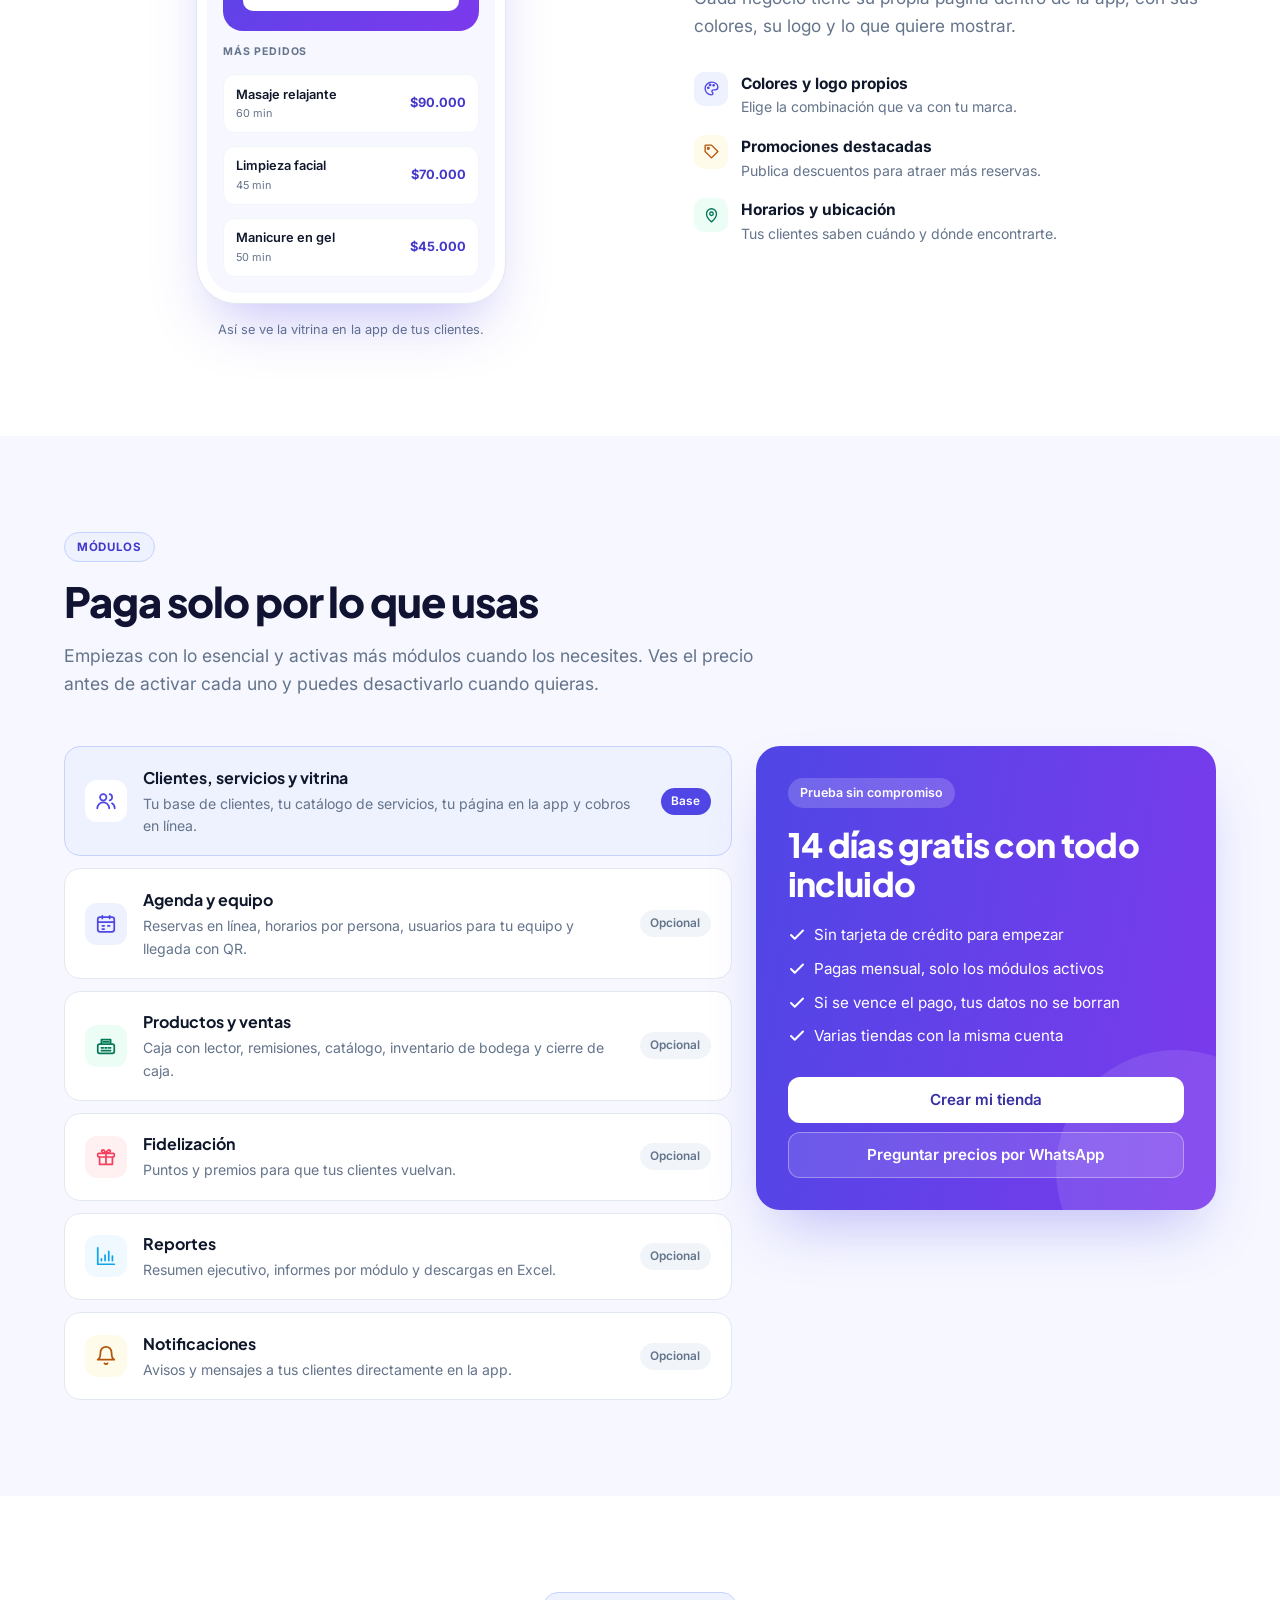
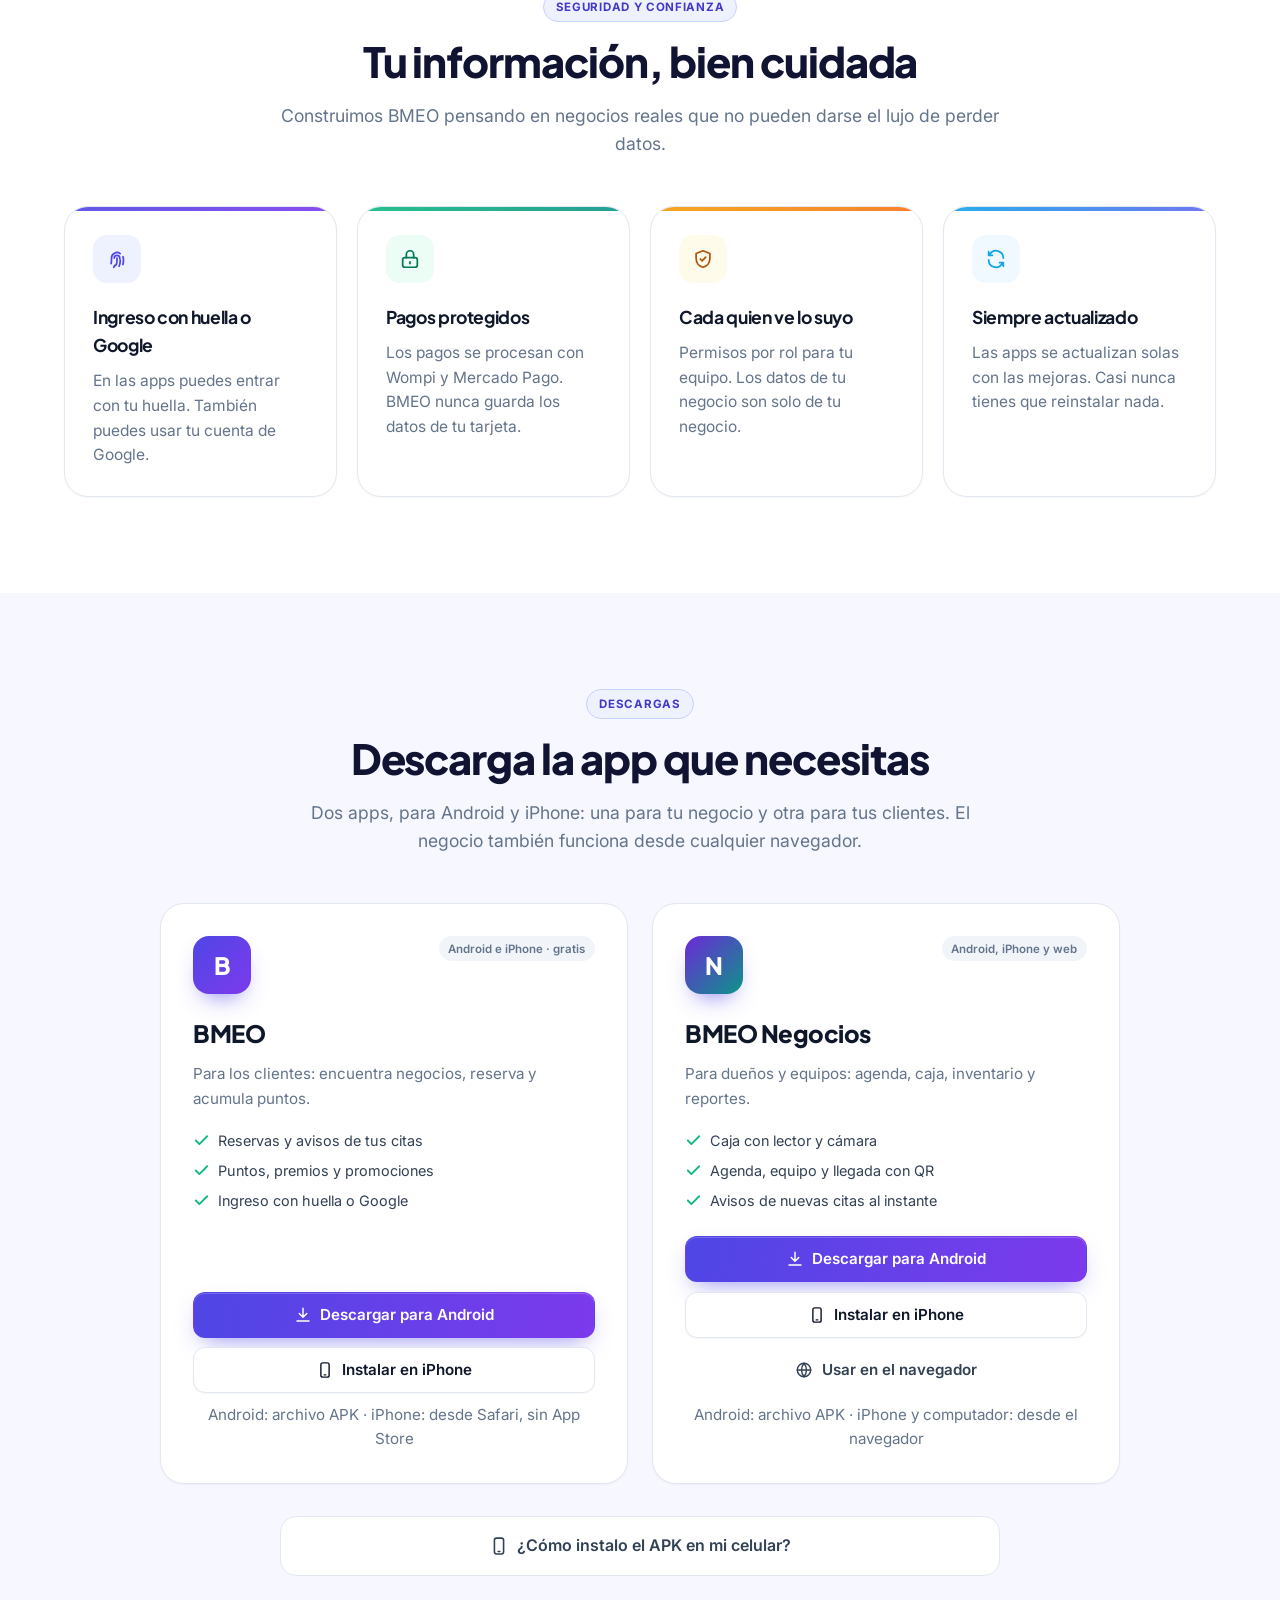
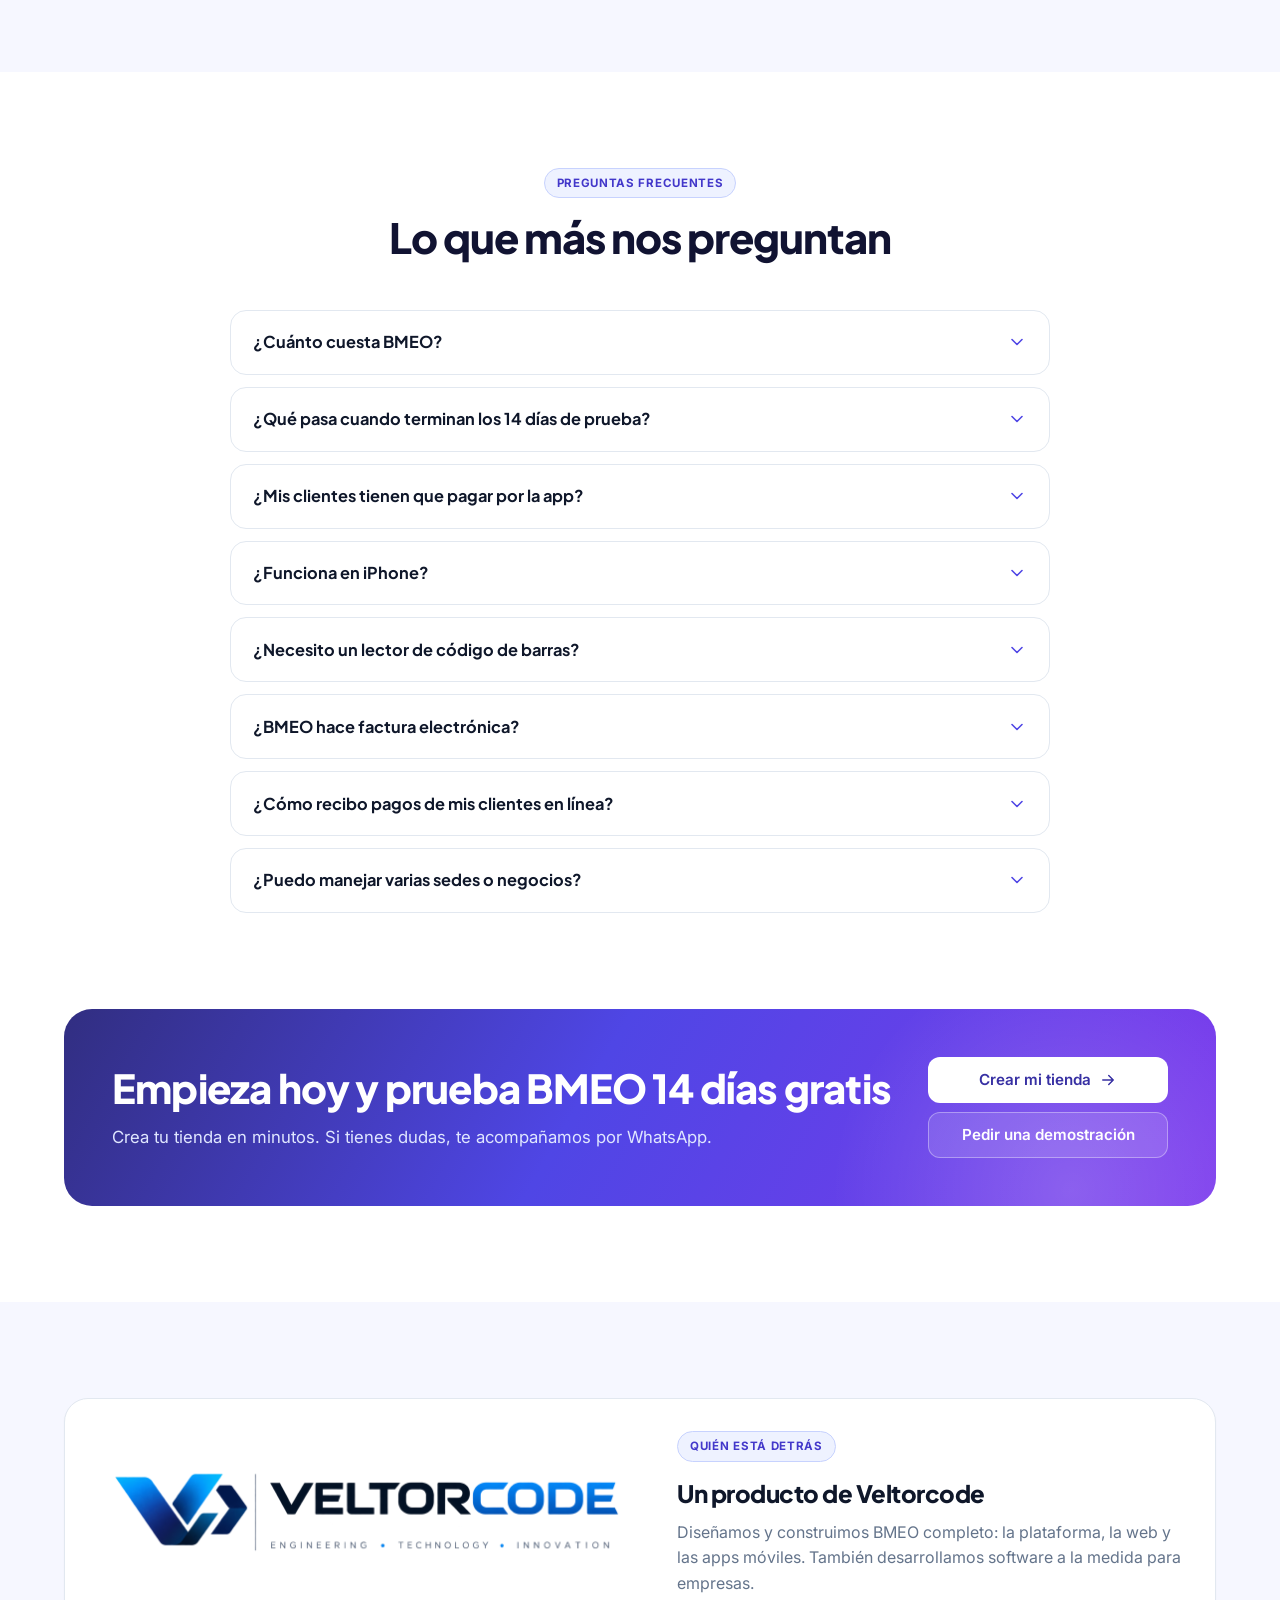
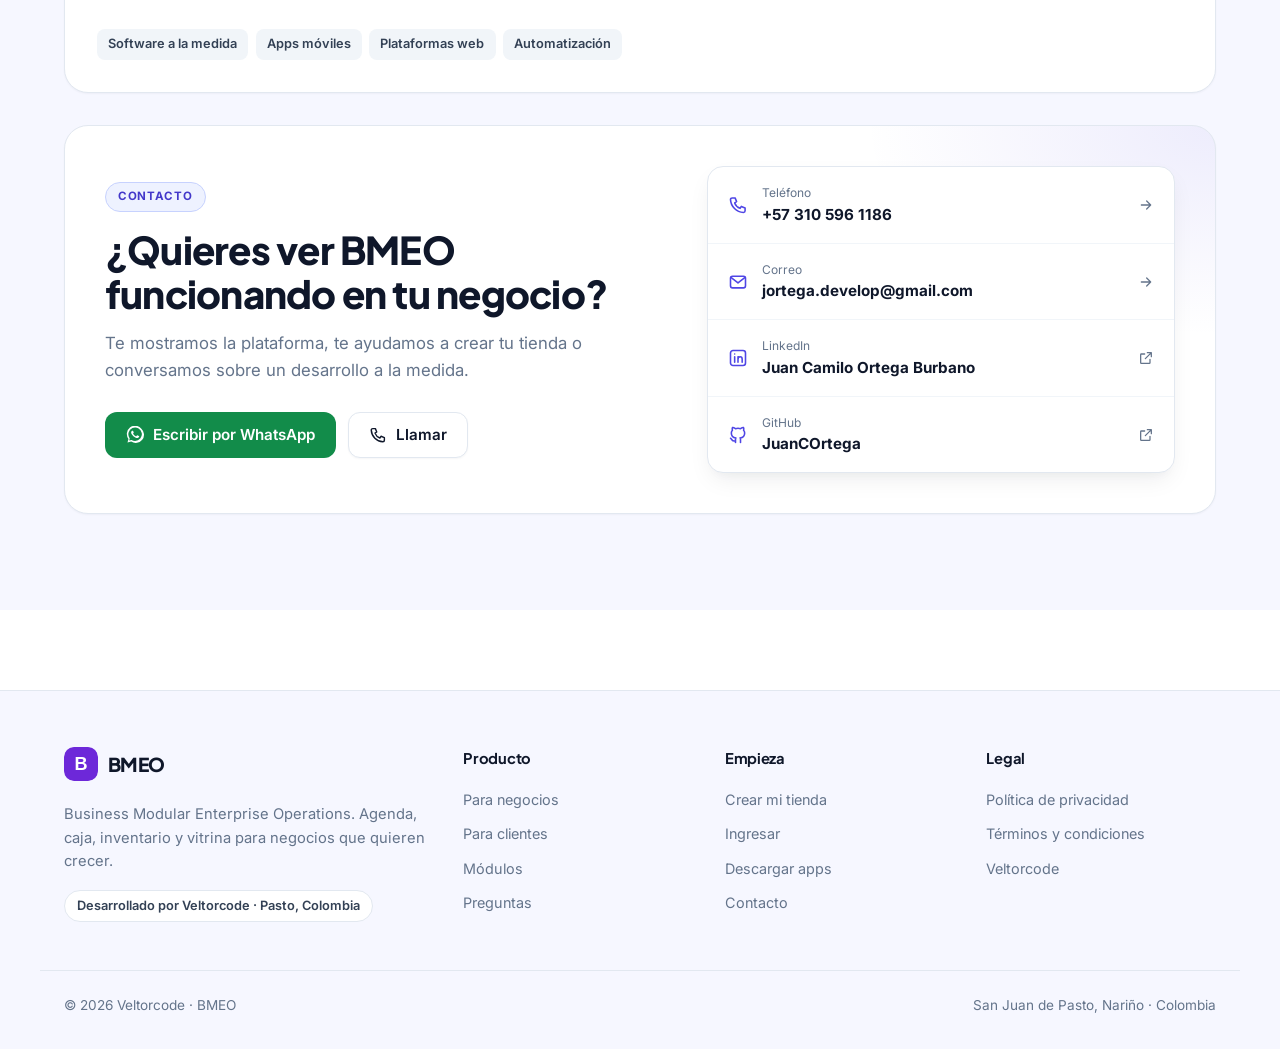
==== commit e8c3138e: "Instalar BMEO en iPhone: botón en descargas y guía /iphone Las dos apps se instalan desde Safari (Ag" ====
--- a/index.html
+++ b/index.html
@@ -537,14 +537,14 @@
           <div class="section-head center">
             <span class="tag">Descargas</span>
             <h2>Descarga la app que necesitas</h2>
-            <p>Dos apps para Android: una para tu negocio y otra para tus clientes. El negocio también funciona desde cualquier navegador.</p>
+            <p>Dos apps, para Android y iPhone: una para tu negocio y otra para tus clientes. El negocio también funciona desde cualquier navegador.</p>
           </div>
 
           <div class="download-grid">
             <article class="download-card reveal">
               <div class="dl-head">
                 <span class="dl-icon">B</span>
-                <span class="chip chip-muted">Android · gratis</span>
+                <span class="chip chip-muted">Android e iPhone · gratis</span>
               </div>
               <h3>BMEO</h3>
               <p>Para los clientes: encuentra negocios, reserva y acumula puntos.</p>
@@ -557,14 +557,17 @@
                 <a class="button button-primary button-block" href="https://github.com/JuanCOrtega/bmeo-website/releases/latest/download/bmeo-clientes.apk" rel="noopener">
                   <svg class="icon"><use href="#i-download" /></svg> Descargar para Android
                 </a>
-              </div>
-              <p class="dl-meta">Archivo APK · última versión</p>
+                <a class="button button-secondary button-block" href="/iphone#clientes" data-testid="iphone-clientes">
+                  <svg class="icon"><use href="#i-phone" /></svg> Instalar en iPhone
+                </a>
+              </div>
+              <p class="dl-meta">Android: archivo APK · iPhone: desde Safari, sin App Store</p>
             </article>
 
             <article class="download-card reveal">
               <div class="dl-head">
                 <span class="dl-icon business">N</span>
-                <span class="chip chip-muted">Android y web</span>
+                <span class="chip chip-muted">Android, iPhone y web</span>
               </div>
               <h3>BMEO Negocios</h3>
               <p>Para dueños y equipos: agenda, caja, inventario y reportes.</p>
@@ -577,11 +580,14 @@
                 <a class="button button-primary button-block" href="https://github.com/JuanCOrtega/bmeo-website/releases/latest/download/bmeo-negocios.apk" rel="noopener">
                   <svg class="icon"><use href="#i-download" /></svg> Descargar para Android
                 </a>
-                <a class="button button-secondary button-block" href="https://bmeo.onrender.com" target="_blank" rel="noopener">
+                <a class="button button-secondary button-block" href="/iphone#negocios" data-testid="iphone-negocios">
+                  <svg class="icon"><use href="#i-phone" /></svg> Instalar en iPhone
+                </a>
+                <a class="button button-ghost button-block" href="https://bmeo.onrender.com" target="_blank" rel="noopener">
                   <svg class="icon"><use href="#i-globe" /></svg> Usar en el navegador
                 </a>
               </div>
-              <p class="dl-meta">Archivo APK · última versión</p>
+              <p class="dl-meta">Android: archivo APK · iPhone y computador: desde el navegador</p>
             </article>
           </div>
 
@@ -618,7 +624,7 @@
             </details>
             <details>
               <summary>¿Funciona en iPhone?<svg class="icon"><use href="#i-chevron" /></svg></summary>
-              <p>Por ahora las apps son para Android. Desde un iPhone, o desde cualquier computador, el negocio se maneja completo en el navegador.</p>
+              <p>Sí. En iPhone las dos apps se instalan desde Safari, sin App Store: abres BMEO, tocas Compartir y luego «Agregar a inicio». Queda con su ícono, a pantalla completa y con notificaciones (iOS 16.4 o más). <a href="/iphone">Ver cómo instalarla</a>.</p>
             </details>
             <details>
               <summary>¿Necesito un lector de código de barras?<svg class="icon"><use href="#i-chevron" /></svg></summary>
--- a/styles.css
+++ b/styles.css
@@ -2637,3 +2637,95 @@
     grid-template-columns: minmax(0, 540px) 1fr;
   }
 }
+
+/* ── Instalar en iPhone (/iphone) ─────────────────────────────────── */
+.ios-apps {
+  display: grid;
+  grid-template-columns: repeat(2, 1fr);
+  gap: 1rem;
+  margin: 1.5rem 0 0.5rem;
+}
+.ios-app {
+  display: flex;
+  flex-direction: column;
+  gap: 1rem;
+  padding: 1.25rem;
+  border-radius: var(--radius);
+  border: 1px solid var(--border);
+  background: var(--bg-subtle);
+  scroll-margin-top: 1.5rem;
+}
+.ios-app:target {
+  border-color: var(--primary);
+  box-shadow: 0 0 0 3px var(--primary-soft);
+}
+.ios-app-head {
+  display: flex;
+  gap: 0.9rem;
+  align-items: flex-start;
+}
+.ios-app-head .dl-icon {
+  width: 48px;
+  height: 48px;
+  font-size: 1.2rem;
+  flex: none;
+}
+.legal .ios-app h2 {
+  margin: 0;
+  font-size: 1.15rem;
+}
+.legal .ios-app p {
+  margin: 0.2rem 0 0;
+  font-size: 0.92rem;
+}
+.ios-app .button {
+  margin-top: auto;
+}
+.legal ol.ios-steps {
+  list-style: none;
+  padding: 0;
+  display: grid;
+  gap: 0.9rem;
+}
+.ios-steps li {
+  display: flex;
+  gap: 0.9rem;
+  padding: 1rem;
+  border-radius: var(--radius);
+  border: 1px solid var(--border);
+}
+.ios-step-n {
+  display: grid;
+  place-items: center;
+  width: 32px;
+  height: 32px;
+  border-radius: 50%;
+  background: var(--grad);
+  color: #fff;
+  font-weight: 800;
+  flex: none;
+}
+.legal .ios-steps p {
+  margin: 0.2rem 0 0;
+}
+.ios-glyph {
+  display: inline-block;
+  width: 18px;
+  height: 18px;
+  vertical-align: -3px;
+  fill: none;
+  stroke: #0284c7;
+  stroke-width: 2;
+  stroke-linecap: round;
+  stroke-linejoin: round;
+}
+@media (max-width: 640px) {
+  .ios-apps {
+    grid-template-columns: 1fr;
+  }
+}
+.legal .ios-app .button-primary,
+.legal .ios-app .button-primary:hover {
+  color: #fff;
+  text-decoration: none;
+}
